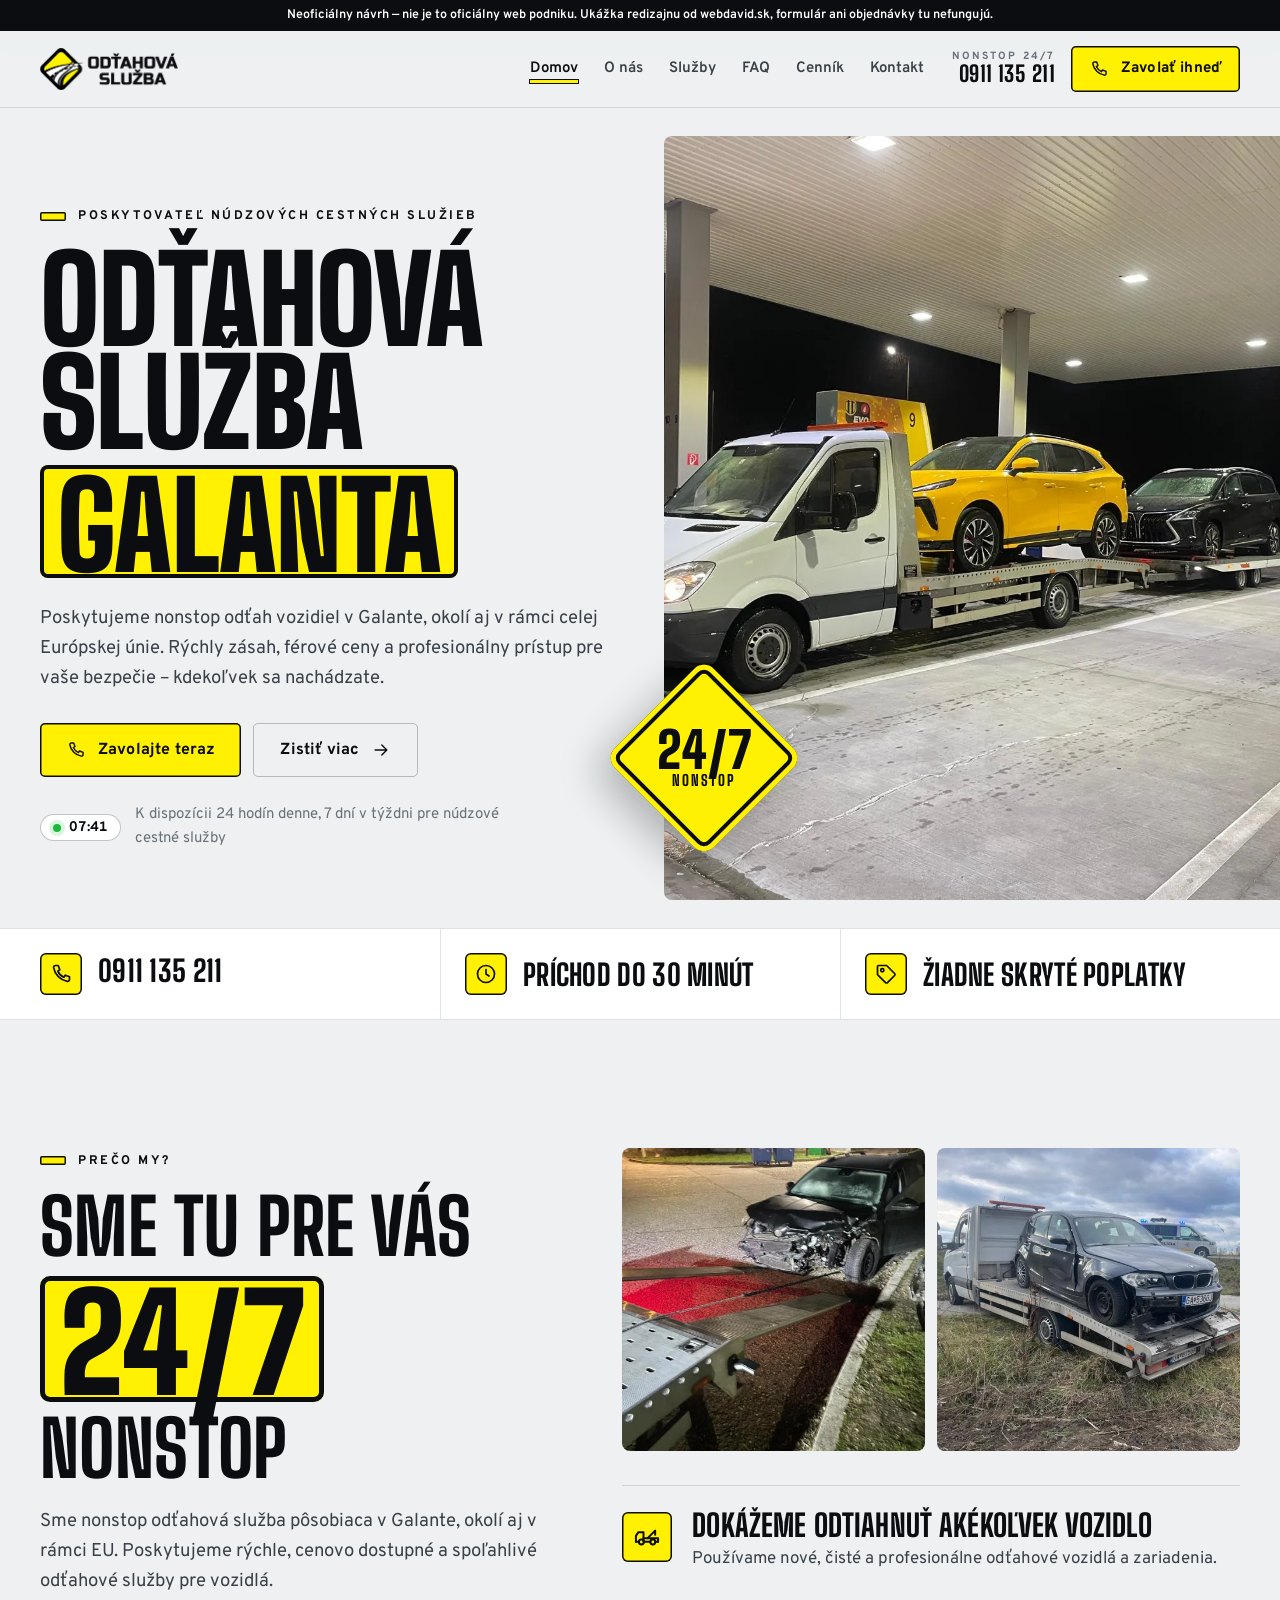
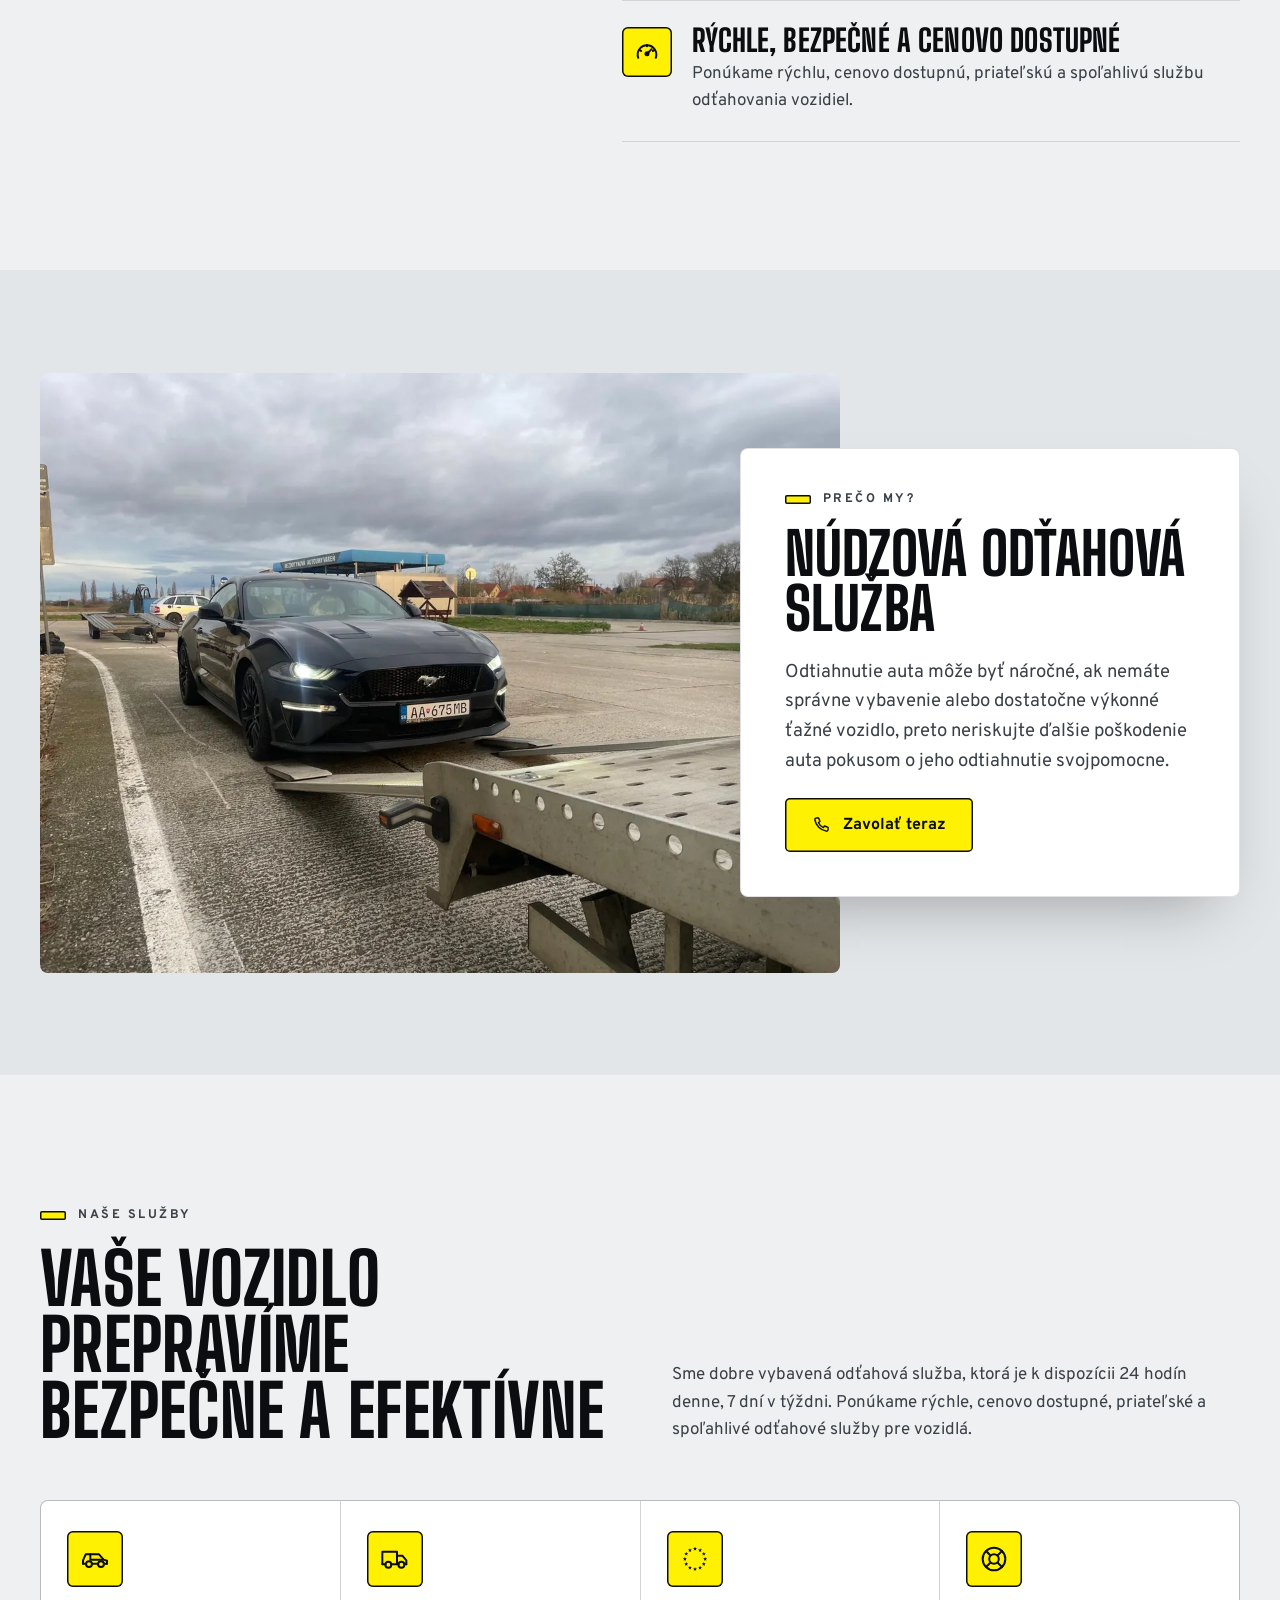
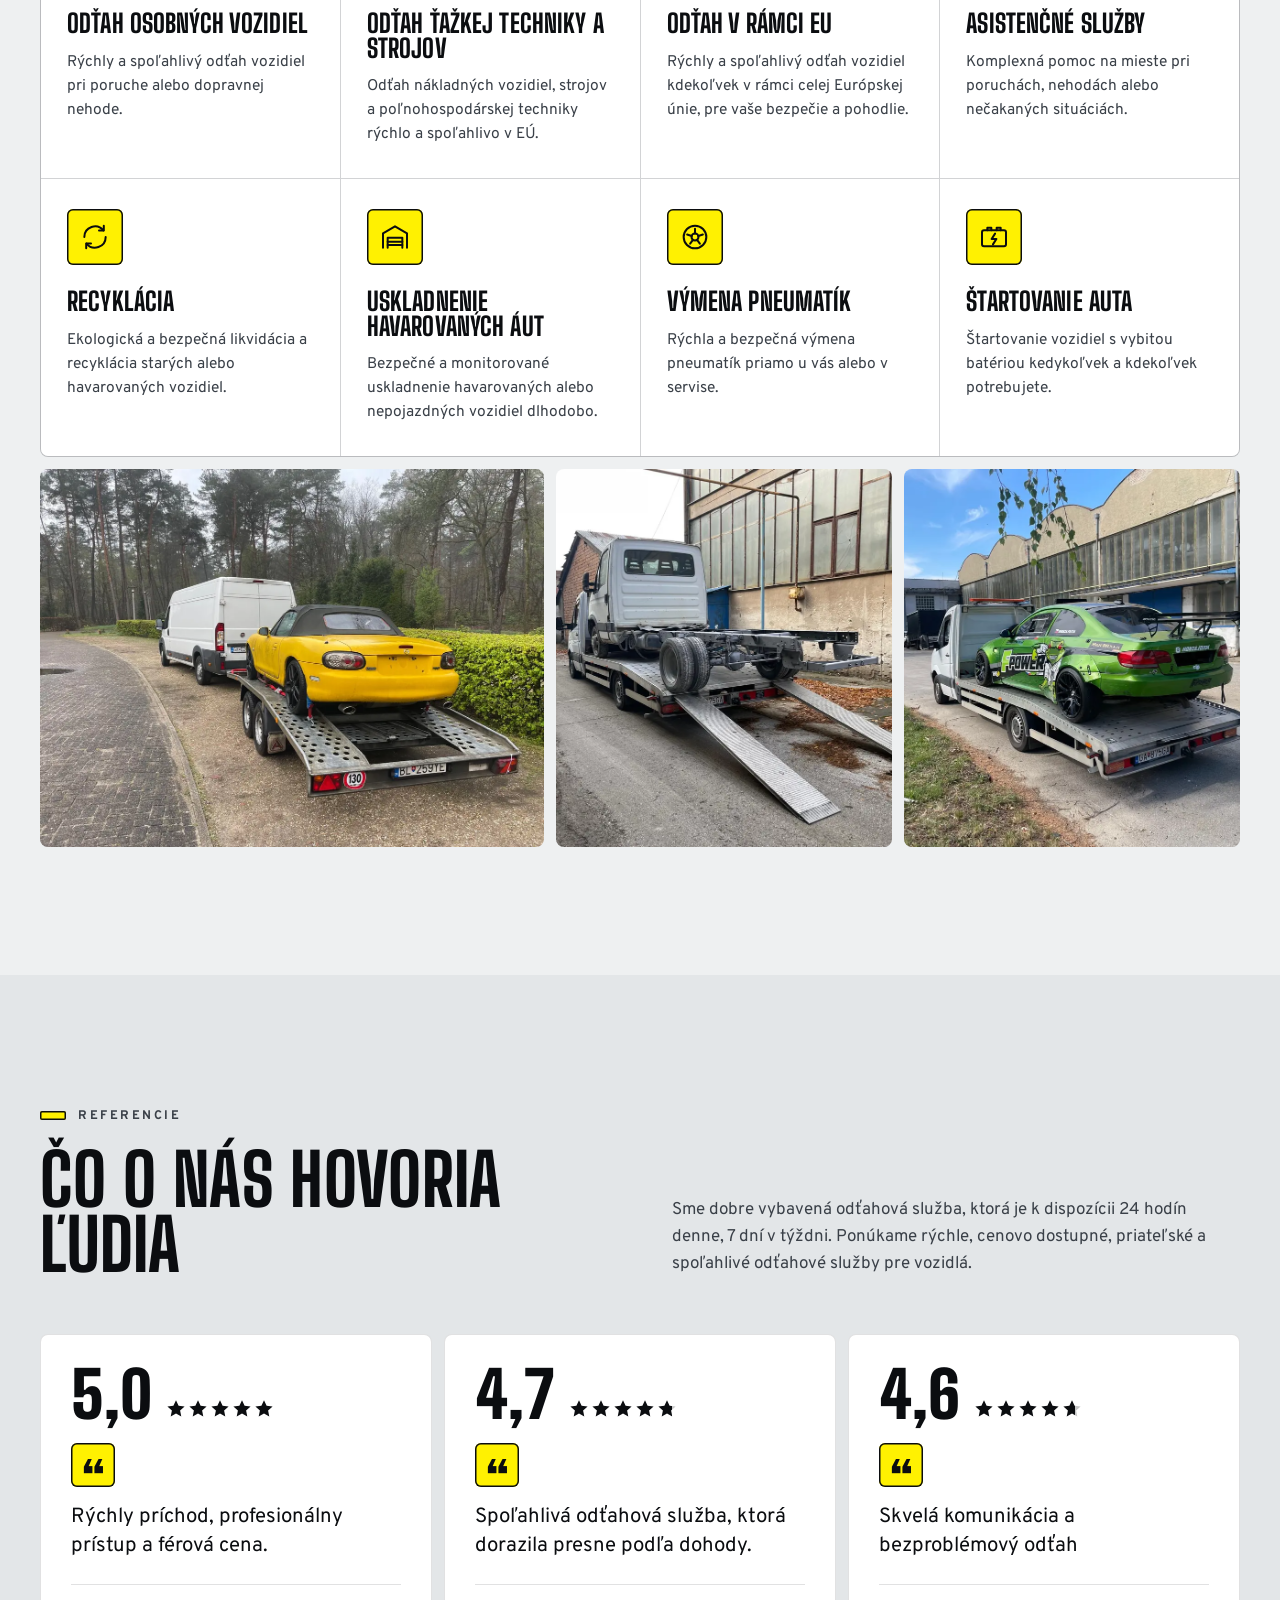
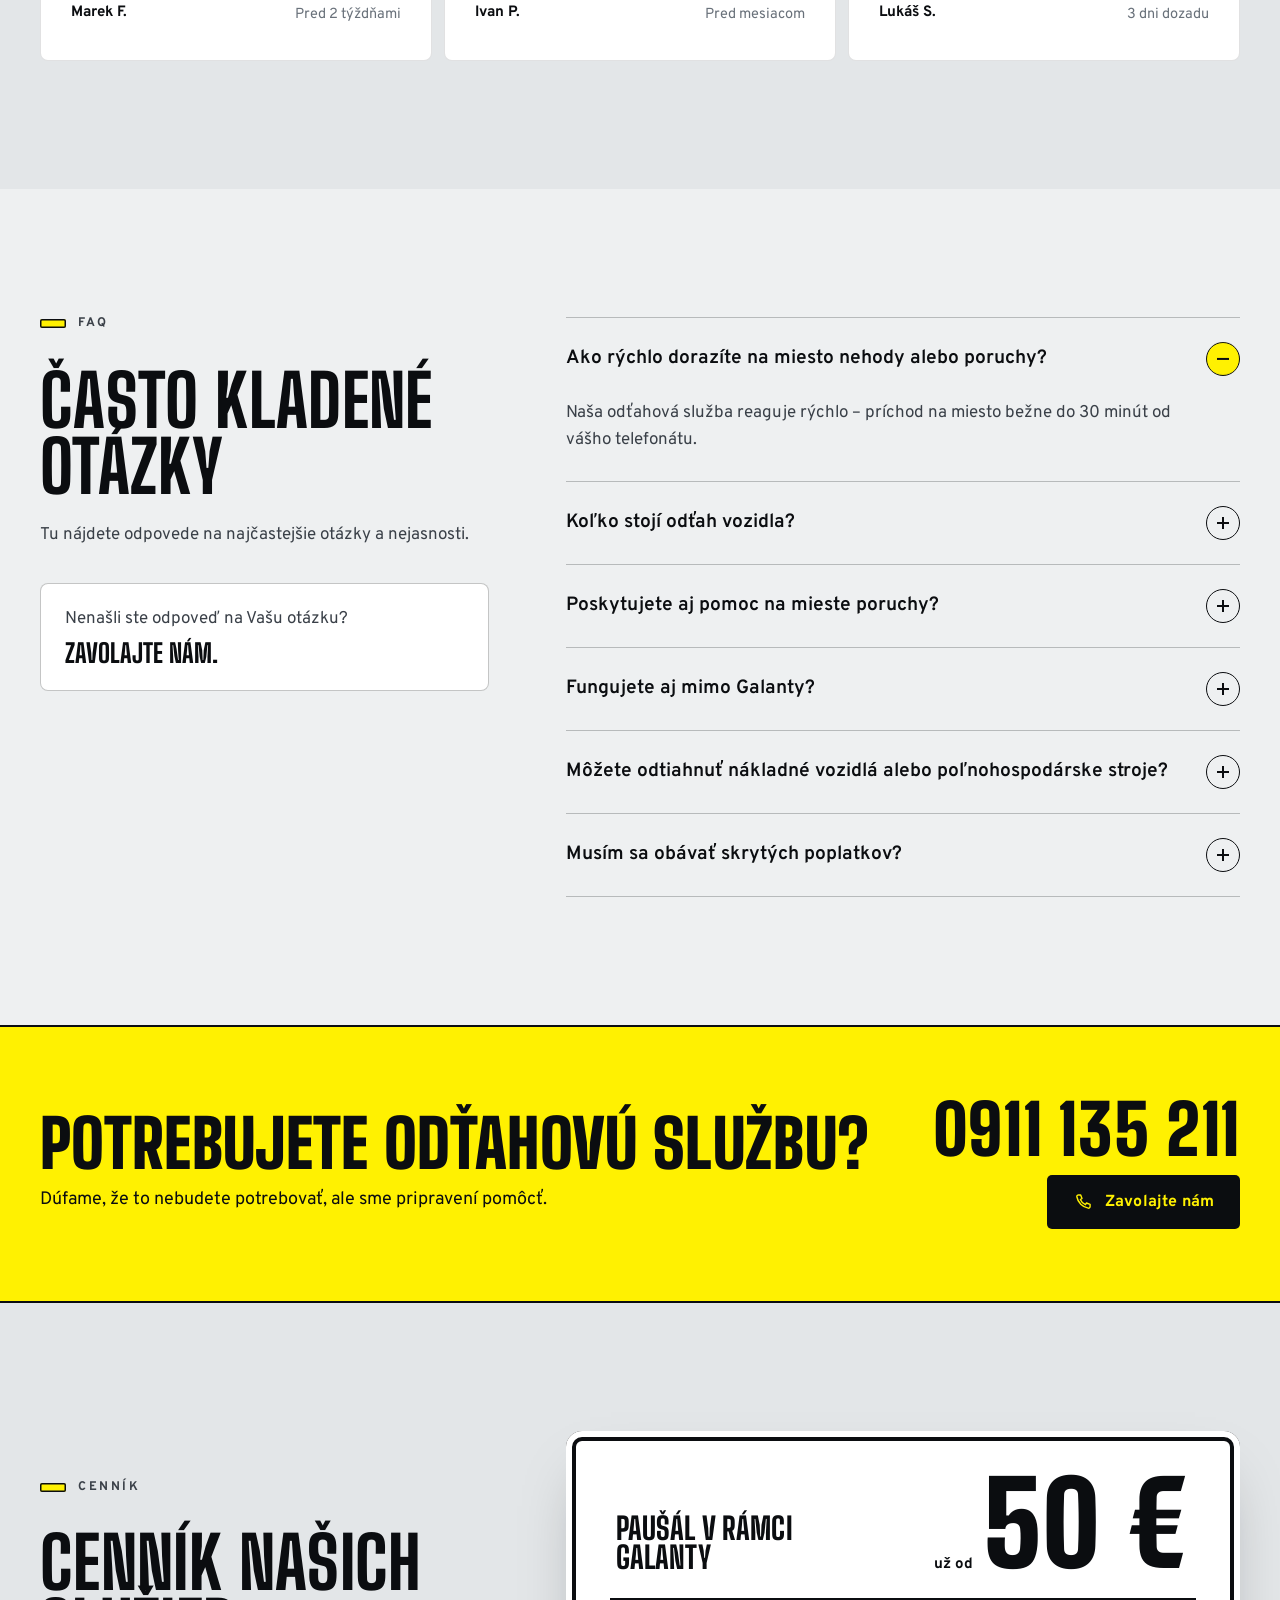
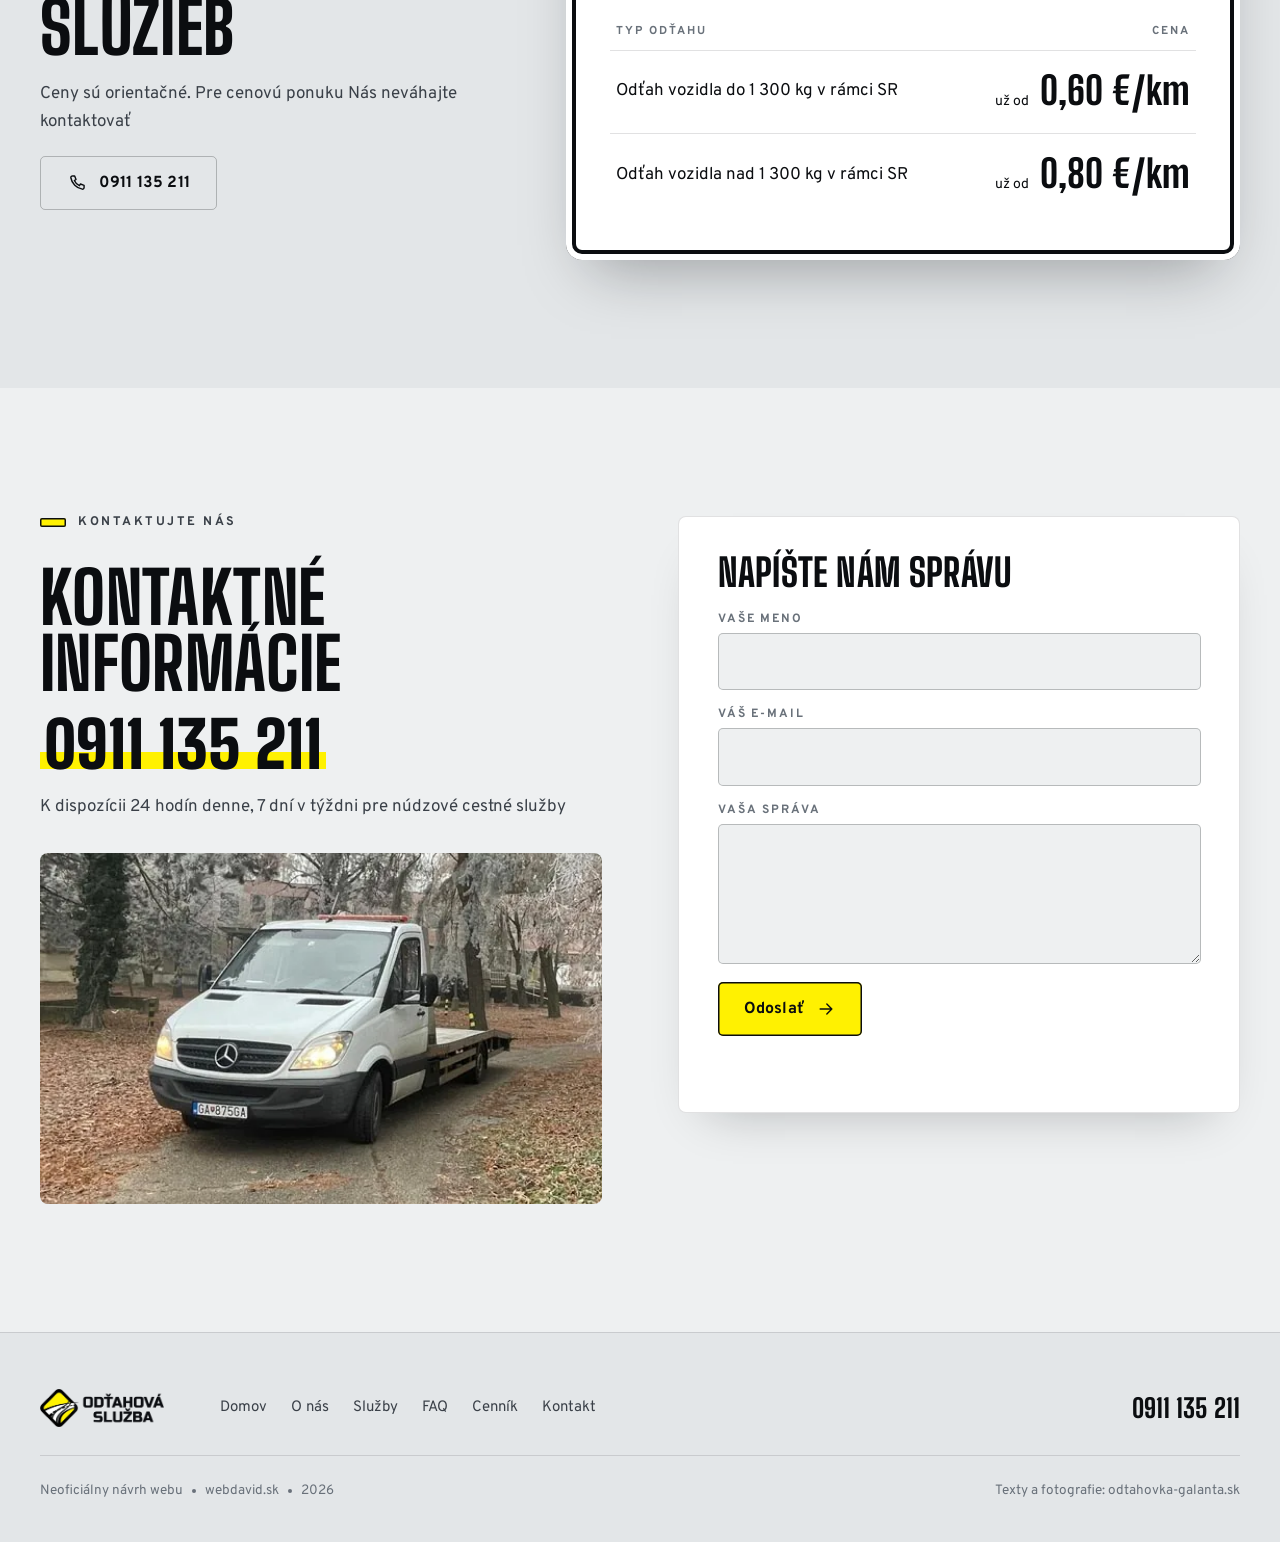
==== index.html @ 9df830d3 "Svetlý režim — dopravná značka za denného svetla Co-Authored-By: Claude Opus 5 <noreply@anthropic.co" ====
<!doctype html><html lang="sk"><meta charset="utf-8">
<meta name="viewport" content="width=device-width,initial-scale=1,viewport-fit=cover">
<meta name="robots" content="noindex, nofollow">
<title>Odťahová služba Galanta · nonstop odťah 24/7 — neoficiálny návrh</title>
<meta name="description" content="Poskytujeme nonstop odťah vozidiel v Galante, okolí aj v rámci celej Európskej únie. Rýchly zásah, férové ceny a profesionálny prístup.">
<meta name="theme-color" content="#eef0f1">
<meta property="og:title" content="Odťahová služba Galanta · nonstop odťah 24/7 — neoficiálny návrh">
<meta property="og:description" content="Poskytujeme nonstop odťah vozidiel v Galante, okolí aj v rámci celej Európskej únie. Rýchly zásah, férové ceny a profesionálny prístup.">
<meta property="og:image" content="assets/img/hero-noc-cerpacia-stanica.webp">
<meta property="og:locale" content="sk_SK">
<link rel="icon" type="image/png" sizes="32x32" href="favicon-32.png">
<link rel="apple-touch-icon" href="apple-touch-icon.png">
<link rel="preconnect" href="https://fonts.googleapis.com"><link rel="preconnect" href="https://fonts.gstatic.com" crossorigin>
<link rel="stylesheet" href="https://fonts.googleapis.com/css2?family=Big+Shoulders+Display:wght@700;800;900&family=Overpass:ital,wght@0,400;0,600;0,700;0,800;1,400&display=swap">
<link rel="stylesheet" href="assets/css/style.css">
<script type="application/ld+json">{"@context": "https://schema.org", "@type": "AutomotiveBusiness", "name": "Odťahová služba Galanta", "description": "Poskytujeme nonstop odťah vozidiel v Galante, okolí aj v rámci celej Európskej únie. Rýchly zásah, férové ceny a profesionálny prístup.", "telephone": "+421911135211", "url": "https://odtahovka-galanta.sk/", "areaServed": ["Galanta", "Slovensko", "Európska únia"], "openingHours": "Mo-Su 00:00-23:59", "address": {"@type": "PostalAddress", "addressLocality": "Galanta", "addressCountry": "SK"}, "priceRange": "od 50 €"}</script>
<body>
<svg width="0" height="0" style="position:absolute" aria-hidden="true"><defs><symbol id="i-phone" viewBox="0 0 24 24"><path d="M6.6 3.5h2.6l1.6 4.3-2 1.3a11.5 11.5 0 0 0 6.1 6.1l1.3-2 4.3 1.6v2.6a2 2 0 0 1-2.2 2A17 17 0 0 1 4.6 5.7a2 2 0 0 1 2-2.2z"/></symbol><symbol id="i-clock" viewBox="0 0 24 24"><circle cx="12" cy="12" r="8.5"/><path d="M12 7.5V12l3 2"/></symbol><symbol id="i-tag" viewBox="0 0 24 24"><path d="M3.5 12.6V4.5a1 1 0 0 1 1-1h8.1l8 8a1.4 1.4 0 0 1 0 2l-7.1 7.1a1.4 1.4 0 0 1-2 0z"/><circle cx="8.3" cy="8.3" r="1.6"/></symbol><symbol id="i-tow" viewBox="0 0 24 24"><path d="M2.5 16v-5l2-3h4.5V16"/><path d="M9 13h12.5v3"/><path d="M12.5 13l6.5-6.5v3.5"/><path d="M2.5 16h2.6M9.3 16h5.6M19.1 16h2.4"/><circle cx="7.2" cy="16.3" r="2.1"/><circle cx="17" cy="16.3" r="2.1"/></symbol><symbol id="i-gauge" viewBox="0 0 24 24"><path d="M4.5 17a8 8 0 1 1 15 0"/><path d="M12 13.5l4-4"/><circle cx="12" cy="13.5" r="1.3"/><path d="M6.9 11.1l-.9-.5M12 7V5.9M17.1 11.1l.9-.5"/></symbol><symbol id="i-car" viewBox="0 0 24 24"><path d="M3 15.5V13l2-4.5h10l3.5 4 2.5.8v2.2"/><path d="M3 15.5h2.2M9.8 15.5h4.4M18.8 15.5H21"/><circle cx="7.5" cy="15.8" r="2.2"/><circle cx="16.5" cy="15.8" r="2.2"/><path d="M8.5 8.5v4h9.5"/></symbol><symbol id="i-truck" viewBox="0 0 24 24"><path d="M2.5 16V6.5h11V16"/><path d="M13.5 9.5h4l3 3.5V16"/><path d="M2.5 16h2.3M9.3 16h5.3M19.1 16h1.4"/><circle cx="7" cy="16.3" r="2.2"/><circle cx="16.8" cy="16.3" r="2.2"/></symbol><symbol id="i-eu" viewBox="0 0 24 24"><polygon points="12.00,2.85 12.41,3.84 13.47,3.92 12.66,4.62 12.91,5.65 12.00,5.10 11.09,5.65 11.34,4.62 10.53,3.92 11.59,3.84" fill="currentColor" stroke="none"/><polygon points="15.80,3.87 16.21,4.85 17.27,4.94 16.46,5.63 16.71,6.67 15.80,6.12 14.89,6.67 15.14,5.63 14.33,4.94 15.39,4.85" fill="currentColor" stroke="none"/><polygon points="18.58,6.65 18.99,7.64 20.06,7.72 19.25,8.42 19.49,9.45 18.58,8.90 17.67,9.45 17.92,8.42 17.11,7.72 18.17,7.64" fill="currentColor" stroke="none"/><polygon points="19.60,10.45 20.01,11.44 21.07,11.52 20.26,12.22 20.51,13.25 19.60,12.70 18.69,13.25 18.94,12.22 18.13,11.52 19.19,11.44" fill="currentColor" stroke="none"/><polygon points="18.58,14.25 18.99,15.24 20.06,15.32 19.25,16.02 19.49,17.05 18.58,16.50 17.67,17.05 17.92,16.02 17.11,15.32 18.17,15.24" fill="currentColor" stroke="none"/><polygon points="15.80,17.03 16.21,18.02 17.27,18.10 16.46,18.80 16.71,19.84 15.80,19.28 14.89,19.84 15.14,18.80 14.33,18.10 15.39,18.02" fill="currentColor" stroke="none"/><polygon points="12.00,18.05 12.41,19.04 13.47,19.12 12.66,19.82 12.91,20.85 12.00,20.30 11.09,20.85 11.34,19.82 10.53,19.12 11.59,19.04" fill="currentColor" stroke="none"/><polygon points="8.20,17.03 8.61,18.02 9.67,18.10 8.86,18.80 9.11,19.84 8.20,19.28 7.29,19.84 7.54,18.80 6.73,18.10 7.79,18.02" fill="currentColor" stroke="none"/><polygon points="5.42,14.25 5.83,15.24 6.89,15.32 6.08,16.02 6.33,17.05 5.42,16.50 4.51,17.05 4.75,16.02 3.94,15.32 5.01,15.24" fill="currentColor" stroke="none"/><polygon points="4.40,10.45 4.81,11.44 5.87,11.52 5.06,12.22 5.31,13.25 4.40,12.70 3.49,13.25 3.74,12.22 2.93,11.52 3.99,11.44" fill="currentColor" stroke="none"/><polygon points="5.42,6.65 5.83,7.64 6.89,7.72 6.08,8.42 6.33,9.45 5.42,8.90 4.51,9.45 4.75,8.42 3.94,7.72 5.01,7.64" fill="currentColor" stroke="none"/><polygon points="8.20,3.87 8.61,4.85 9.67,4.94 8.86,5.63 9.11,6.67 8.20,6.12 7.29,6.67 7.54,5.63 6.73,4.94 7.79,4.85" fill="currentColor" stroke="none"/></symbol><symbol id="i-buoy" viewBox="0 0 24 24"><circle cx="12" cy="12" r="8.5"/><circle cx="12" cy="12" r="3.6"/><path d="M6 6l3.4 3.4M14.6 14.6L18 18M18 6l-3.4 3.4M9.4 14.6L6 18"/></symbol><symbol id="i-recycle" viewBox="0 0 24 24"><path d="M20 12a8 8 0 0 1-14.3 4.9"/><path d="M4 12a8 8 0 0 1 14.3-4.9"/><path d="M18.6 3.6v3.6H15"/><path d="M5.4 20.4v-3.6H9"/></symbol><symbol id="i-garage" viewBox="0 0 24 24"><path d="M3 20V9.2L12 4l9 5.2V20"/><path d="M6.5 20v-7.5h11V20"/><path d="M6.5 15.5h11M6.5 18h11"/></symbol><symbol id="i-tire" viewBox="0 0 24 24"><circle cx="12" cy="12" r="8.5"/><circle cx="12" cy="12" r="2.6"/><path d="M12.00 9.40L12.00 5.80M14.47 11.20L17.90 10.08M13.53 14.10L15.64 17.02M10.47 14.10L8.36 17.02M9.53 11.20L6.10 10.08"/></symbol><symbol id="i-battery" viewBox="0 0 24 24"><rect x="3" y="7" width="18" height="12" rx="1.5"/><path d="M7 7V5h3v2M14 7V5h3v2"/><path d="M12.8 9.5l-2.6 4h3.6l-2.6 4"/></symbol><symbol id="i-arrow" viewBox="0 0 24 24"><path d="M5 12h14M13 6l6 6-6 6"/></symbol><symbol id="i-euro" viewBox="0 0 24 24"><circle cx="12" cy="12" r="8.5"/><path d="M15.2 8.6a4 4 0 1 0 0 6.8"/><path d="M7.5 11h5.5M7.5 13.2h5.5"/></symbol><symbol id="i-ontime" viewBox="0 0 24 24"><path d="M20 12.5A8 8 0 1 1 12 4"/><path d="M12 8v4.3l2.6 1.6"/><path d="M15.5 5.5l1.8 1.8 3.4-3.6"/></symbol><symbol id="i-team" viewBox="0 0 24 24"><circle cx="9" cy="8.5" r="3"/><path d="M3.5 19a5.5 5.5 0 0 1 11 0"/><circle cx="17" cy="9.5" r="2.4"/><path d="M15.6 14.2A4.6 4.6 0 0 1 21 18.6"/></symbol><symbol id="i-shield" viewBox="0 0 24 24"><path d="M12 3.5l7 2.6v5.6c0 4.4-3 7.6-7 8.8-4-1.2-7-4.4-7-8.8V6.1z"/><path d="M8.8 12.2l2.2 2.2 4.3-4.6"/></symbol></defs></svg>
<p class="demo">Neoficiálny návrh — nie je to oficiálny web podniku. Ukážka redizajnu od webdavid.sk, formulár ani objednávky tu nefungujú.</p>
<header class="top" id="top">
  <div class="wrap top__in">
    <a class="logo" href="./" aria-label="Odťahová služba Galanta — domov"><img src="assets/img/logo-odtahova-sluzba-tmave.webp" width="560" height="171" alt="Odťahová služba"></a>
    <nav class="nav" id="nav" aria-label="Hlavná navigácia"><a href="./" aria-current="page">Domov</a><a href="o-nas/">O nás</a><a href="#sluzby">Služby</a><a href="#faq">FAQ</a><a href="#cennik">Cenník</a><a href="#kontakt">Kontakt</a></nav>
    <div class="top__call">
      <a class="top__tel" href="tel:0911135211"><small>Nonstop 24/7</small><b class="num">0911 135 211</b></a>
      <a class="btn btn--y" href="tel:0911135211"><svg class="i" aria-hidden="true"><use href="#i-phone"/></svg>Zavolať ihneď</a>
      <button class="burger" type="button" aria-controls="nav" aria-expanded="false" aria-label="Menu"><span></span></button>
    </div>
  </div>
</header>
<main>

<section class="hero" aria-labelledby="h1">
  <div class="wrap hero__grid">
    <div class="hero__copy">
      <p class="eyebrow">Poskytovateľ núdzových cestných služieb</p>
      <h1 id="h1">Odťahová služba <span>Galanta</span></h1>
      <p class="lead">Poskytujeme nonstop odťah vozidiel v Galante, okolí aj v rámci celej Európskej únie. Rýchly zásah, férové ceny a profesionálny prístup pre vaše bezpečie – kdekoľvek sa nachádzate.</p>
      <div class="hero__cta"><a class="btn btn--y" href="tel:0911135211"><svg class="i" aria-hidden="true"><use href="#i-phone"/></svg>Zavolajte teraz</a><a class="btn btn--ghost" href="o-nas/">Zistiť viac <svg class="i" aria-hidden="true"><use href="#i-arrow"/></svg></a></div>
      <p class="hero__avail"><span class="live"><i></i><time class="num" data-clock>24/7</time></span>K dispozícii 24 hodín denne, 7 dní v týždni pre núdzové cestné služby</p>
    </div>
    <figure class="hero__photo">
      <img src="assets/img/hero-noc-cerpacia-stanica.webp" width="1600" height="1200" alt="Odťahové vozidlo s dvomi autami na čerpacej stanici v noci" fetchpriority="high">
      <div class="sign" aria-hidden="true"><span><b>24/7</b><small>NONSTOP</small></span></div>
    </figure>
  </div>
</section>
<div class="facts"><ul class="wrap">
  <li><svg class="i" aria-hidden="true"><use href="#i-phone"/></svg><a href="tel:0911135211"><b class="num">0911 135 211</b></a></li>
  <li><svg class="i" aria-hidden="true"><use href="#i-clock"/></svg><b>Príchod do 30 minút</b></li>
  <li><svg class="i" aria-hidden="true"><use href="#i-tag"/></svg><b>Žiadne skryté poplatky</b></li>
</ul></div>

<section class="sec" id="o-nas" aria-labelledby="why-h">
  <div class="wrap why">
    <div>
      <p class="eyebrow">Prečo my?</p>
      <h2 id="why-h">Sme tu pre Vás <b>24/7</b> NONSTOP</h2>
      <p class="lead">Sme nonstop odťahová služba pôsobiaca v Galante, okolí aj v rámci EU. Poskytujeme rýchle, cenovo dostupné a spoľahlivé odťahové služby pre vozidlá.</p>
    </div>
    <div>
      <div class="why__photos">
        <img src="assets/img/havaria-noc.webp" width="520" height="520" alt="Havarované auto na plošine odťahového vozidla v noci" loading="lazy">
        <img src="assets/img/havaria-bmw.webp" width="520" height="520" alt="Poškodené BMW naložené na odťahovom vozidle" loading="lazy">
      </div>
      <div class="feat"><svg class="i" aria-hidden="true"><use href="#i-tow"/></svg><h3>Dokážeme odtiahnuť akékoľvek vozidlo</h3><p>Používame nové, čisté a profesionálne odťahové vozidlá a zariadenia.</p></div>
      <div class="feat"><svg class="i" aria-hidden="true"><use href="#i-gauge"/></svg><h3>Rýchle, bezpečné a cenovo dostupné</h3><p>Ponúkame rýchlu, cenovo dostupnú, priateľskú a spoľahlivú službu odťahovania vozidiel.</p></div>
    </div>
  </div>
</section>

<section class="band" aria-labelledby="band-h">
  <div class="wrap band__grid">
  <figure class="band__photo"><img src="assets/img/odtah-mustang.webp" width="1200" height="900" alt="Športové auto pri nájazdových rampách odťahového vozíka" loading="lazy"></figure>
  <div class="band__copy">
    <p class="eyebrow">Prečo my?</p>
    <h2 id="band-h">Núdzová odťahová služba</h2>
    <p class="lead">Odtiahnutie auta môže byť náročné, ak nemáte správne vybavenie alebo dostatočne výkonné ťažné vozidlo, preto neriskujte ďalšie poškodenie auta pokusom o jeho odtiahnutie svojpomocne.</p>
    <a class="btn btn--y" href="tel:0911135211"><svg class="i" aria-hidden="true"><use href="#i-phone"/></svg>Zavolať teraz</a>
  </div></div>
</section>

<section class="sec" id="sluzby" aria-labelledby="svc-h">
  <div class="wrap">
    <div class="head">
      <div><p class="eyebrow">Naše služby</p><h2 id="svc-h">Vaše vozidlo prepravíme bezpečne a efektívne</h2></div>
      <p>Sme dobre vybavená odťahová služba, ktorá je k dispozícii 24 hodín denne, 7 dní v týždni. Ponúkame rýchle, cenovo dostupné, priateľské a spoľahlivé odťahové služby pre vozidlá.</p>
    </div>
    <ul class="svc"><li><svg class="i" aria-hidden="true"><use href="#i-car"/></svg><h3>Odťah osobných vozidiel</h3><p>Rýchly a spoľahlivý odťah vozidiel pri poruche alebo dopravnej nehode.</p></li><li><svg class="i" aria-hidden="true"><use href="#i-truck"/></svg><h3>Odťah ťažkej techniky a strojov</h3><p>Odťah nákladných vozidiel, strojov a poľnohospodárskej techniky rýchlo a spoľahlivo v EÚ.</p></li><li><svg class="i" aria-hidden="true"><use href="#i-eu"/></svg><h3>Odťah v rámci EU</h3><p>Rýchly a spoľahlivý odťah vozidiel kdekoľvek v rámci celej Európskej únie, pre vaše bezpečie a pohodlie.</p></li><li><svg class="i" aria-hidden="true"><use href="#i-buoy"/></svg><h3>Asistenčné služby</h3><p>Komplexná pomoc na mieste pri poruchách, nehodách alebo nečakaných situáciách.</p></li><li><svg class="i" aria-hidden="true"><use href="#i-recycle"/></svg><h3>Recyklácia</h3><p>Ekologická a bezpečná likvidácia a recyklácia starých alebo havarovaných vozidiel.</p></li><li><svg class="i" aria-hidden="true"><use href="#i-garage"/></svg><h3>Uskladnenie havarovaných áut</h3><p>Bezpečné a monitorované uskladnenie havarovaných alebo nepojazdných vozidiel dlhodobo.</p></li><li><svg class="i" aria-hidden="true"><use href="#i-tire"/></svg><h3>Výmena pneumatík</h3><p>Rýchla a bezpečná výmena pneumatík priamo u vás alebo v servise.</p></li><li><svg class="i" aria-hidden="true"><use href="#i-battery"/></svg><h3>Štartovanie auta</h3><p>Štartovanie vozidiel s vybitou batériou kedykoľvek a kdekoľvek potrebujete.</p></li></ul>
    <div class="shots">
      <figure><img src="assets/img/odtah-kabriolet.webp" width="1100" height="825" alt="Žltý kabriolet na prívesnom vozíku za dodávkou" loading="lazy"></figure>
      <figure><img src="assets/img/odtah-podvozok.webp" width="1100" height="825" alt="Podvozok nákladného vozidla naložený na odťahovom vozidle" loading="lazy"></figure>
      <figure><img src="assets/img/odtah-sportove-auto.webp" width="1100" height="825" alt="Zelené pretekárske auto na plošine odťahového vozidla" loading="lazy"></figure>
    </div>
  </div>
</section>

<section class="sec sec--alt" id="referencie" aria-labelledby="ref-h">
  <div class="wrap">
    <div class="head">
      <div><p class="eyebrow">Referencie</p><h2 id="ref-h">Čo o nás hovoria ľudia</h2></div>
      <p>Sme dobre vybavená odťahová služba, ktorá je k dispozícii 24 hodín denne, 7 dní v týždni. Ponúkame rýchle, cenovo dostupné, priateľské a spoľahlivé odťahové služby pre vozidlá.</p>
    </div>
    <div class="refs"><article class="ref"><div class="ref__score"><b class="num">5,0</b><span class="stars" role="img" aria-label="Hodnotenie 5,0 z 5"><i style="width:100%"></i></span></div>
      <blockquote>Rýchly príchod, profesionálny prístup a férová cena.</blockquote><footer><h3>Marek F.</h3><span>Pred 2 týždňami</span></footer></article><article class="ref"><div class="ref__score"><b class="num">4,7</b><span class="stars" role="img" aria-label="Hodnotenie 4,7 z 5"><i style="width:94%"></i></span></div>
      <blockquote>Spoľahlivá odťahová služba, ktorá dorazila presne podľa dohody.</blockquote><footer><h3>Ivan P.</h3><span>Pred mesiacom</span></footer></article><article class="ref"><div class="ref__score"><b class="num">4,6</b><span class="stars" role="img" aria-label="Hodnotenie 4,6 z 5"><i style="width:92%"></i></span></div>
      <blockquote>Skvelá komunikácia a bezproblémový odťah</blockquote><footer><h3>Lukáš S.</h3><span>3 dni dozadu</span></footer></article></div>
  </div>
</section>

<section class="sec" id="faq" aria-labelledby="faq-h">
  <div class="wrap faq">
    <div class="faq__side">
      <p class="eyebrow">FAQ</p>
      <h2 class="h2" id="faq-h">Často kladené otázky</h2>
      <p>Tu nájdete odpovede na najčastejšie otázky a nejasnosti.</p>
      <div class="ask"><p>Nenašli ste odpoveď na Vašu otázku?</p><a class="ulink" href="tel:0911135211">Zavolajte nám.</a></div>
    </div>
    <div class="qa"><details open><summary>Ako rýchlo dorazíte na miesto nehody alebo poruchy?</summary><p>Naša odťahová služba reaguje rýchlo – príchod na miesto bežne do 30 minút od vášho telefonátu.</p></details><details><summary>Koľko stojí odťah vozidla?</summary><p>Ceny sú orientačné a závisia od typu vozidla a vzdialenosti. Pre konkrétnu cenovú ponuku nás neváhajte kontaktovať.</p></details><details><summary>Poskytujete aj pomoc na mieste poruchy?</summary><p>Áno, ponúkame komplexné asistenčné služby, ako štartovanie auta s vybitou batériou, výmenu pneumatík či drobné opravy priamo na mieste.</p></details><details><summary>Fungujete aj mimo Galanty?</summary><p>Áno, poskytujeme odťahové služby nielen v Galante a okolí, ale aj v rámci celej Európskej únie.</p></details><details><summary>Môžete odtiahnuť nákladné vozidlá alebo poľnohospodárske stroje?</summary><p>Áno, máme skúsenosti a vybavenie na odťah nákladných vozidiel, ťažkej techniky aj poľnohospodárskych strojov.</p></details><details><summary>Musím sa obávať skrytých poplatkov?</summary><p>Nie, naše služby sú transparentné – žiadne skryté poplatky, férové ceny a profesionálny prístup sú pre nás samozrejmosťou.</p></details></div>
  </div>
</section>

<section class="cta" aria-labelledby="cta-h">
  <div class="wrap cta__in">
    <div><h2 id="cta-h">Potrebujete odťahovú službu?</h2><p>Dúfame, že to nebudete potrebovať, ale sme pripravení pomôcť.</p></div>
    <div class="cta__tel"><a class="big num" href="tel:0911135211">0911 135 211</a><a class="btn btn--ink" href="tel:0911135211"><svg class="i" aria-hidden="true"><use href="#i-phone"/></svg>Zavolajte nám</a></div>
  </div>
</section>

<section class="sec sec--alt" id="cennik" aria-labelledby="price-h">
  <div class="wrap price">
    <div class="price__side">
      <p class="eyebrow">Cenník</p>
      <h2 class="h2" id="price-h">Cenník našich služieb</h2>
      <p>Ceny sú orientačné. Pre cenovú ponuku Nás neváhajte kontaktovať</p>
      <a class="btn btn--ghost" href="tel:0911135211"><svg class="i" aria-hidden="true"><use href="#i-phone"/></svg>0911 135 211</a>
    </div>
    <div class="plate">
      <div class="plate__flat"><h3>Paušál v rámci Galanty</h3><p class="amt">už od <b class="num">50 €</b></p></div>
      <table>
        <thead><tr><th scope="col">Typ odťahu</th><th scope="col">Cena</th></tr></thead>
        <tbody>
          <tr><td>Odťah vozidla do 1&nbsp;300&nbsp;kg v rámci SR</td><td>už od <b class="num">0,60 €/km</b></td></tr>
          <tr><td>Odťah vozidla nad 1&nbsp;300&nbsp;kg v rámci SR</td><td>už od <b class="num">0,80 €/km</b></td></tr>
        </tbody>
      </table>
    </div>
  </div>
</section>

<section class="sec" id="kontakt" aria-labelledby="contact-h">
  <div class="wrap contact">
    <div class="contact__info">
      <div class="txt">
        <p class="eyebrow">Kontaktujte nás</p>
        <h2 class="h2" id="contact-h">Kontaktné informácie</h2>
        <a class="tel num" href="tel:0911135211">0911 135 211</a>
        <p>K dispozícii 24 hodín denne, 7 dní v týždni pre núdzové cestné služby</p>
      </div>
      <img src="assets/img/odtahovka-v-zime.webp" width="540" height="712" alt="Odťahové vozidlo v zasneženom parku" loading="lazy">
    </div>
    <div class="form" role="group" aria-labelledby="form-h">
      <h2 id="form-h">Napíšte nám správu</h2>
      <div class="field"><label for="f-meno">Vaše meno</label><input id="f-meno" name="vase-meno" autocomplete="name"></div>
      <div class="field"><label for="f-mail">Váš E-mail</label><input id="f-mail" name="vas-email" type="email" autocomplete="email"></div>
      <div class="field"><label for="f-sprava">Vaša správa</label><textarea id="f-sprava" name="vasa-sprava"></textarea></div>
      <button class="btn btn--y" type="button" data-demo-send>Odoslať <svg class="i" aria-hidden="true"><use href="#i-arrow"/></svg></button>
      <p class="form__note" aria-live="polite"></p>
    </div>
  </div>
</section>
</main>
<footer class="foot">
  <div class="wrap foot__in">
    <a class="logo" href="./" aria-label="Domov"><img src="assets/img/logo-odtahova-sluzba-tmave.webp" width="560" height="171" alt="Odťahová služba" loading="lazy"></a>
    <nav aria-label="Pätička"><a class="ulink" href="./">Domov</a><a class="ulink" href="o-nas/">O nás</a><a class="ulink" href="#sluzby">Služby</a><a class="ulink" href="#faq">FAQ</a><a class="ulink" href="#cennik">Cenník</a><a class="ulink" href="#kontakt">Kontakt</a></nav>
    <a class="foot__tel num" href="tel:0911135211">0911 135 211</a>
    <div class="foot__legal"><span>Neoficiálny návrh webu <span class="sep" aria-hidden="true"></span> webdavid.sk <span class="sep" aria-hidden="true"></span> 2026</span><span>Texty a fotografie: odtahovka-galanta.sk</span></div>
  </div>
</footer>
<div class="mbar"><a class="btn btn--y" href="tel:0911135211"><svg class="i" aria-hidden="true"><use href="#i-phone"/></svg>Zavolať</a><a class="btn btn--ghost" href="#cennik">Cenník</a></div>
<script src="assets/js/main.js" defer></script>
</body></html>
---- assets/css/style.css ----
/* Odťahová služba Galanta — redizajn (neoficiálny návrh), svetlý režim
   Koncept: dopravná značka za denného svetla. Betónovo-svetlý podklad, ich žltá ako reflexná fólia
   (len plochy s čiernym písmom — žltý text na svetlom by nebol čitateľný), čierna ako písmo značiek,
   cenník ako biela dodatková tabuľa s čiernym rámom, kosoštvorec 24/7 z loga ako jediná ozdoba.
   Poradie: tokeny → základ → komponenty → sekcie → podstránka → responzívne. */

:root{
  --bg:#eef0f1; --bg-2:#e3e6e8; --card:#fff; --tint:#fffbd6;
  --ink:#0b0d10; --ink-2:#3a4048; --ink-3:#69717a;
  --line:rgba(11,13,16,.12); --line-2:rgba(11,13,16,.24);
  --y:#fff101; --y-2:#f2e400;
  --f-d:"Big Shoulders Display","Arial Narrow",Impact,sans-serif;
  --f-t:"Overpass",system-ui,-apple-system,"Segoe UI",sans-serif;
  --w:1240px; --g:clamp(16px,4vw,40px); --r:8px;
  --ease:cubic-bezier(.2,.7,.3,1);
}

/* ---------- základ ---------- */
*,*::before,*::after{box-sizing:border-box}
html{-webkit-text-size-adjust:100%;scroll-behavior:smooth;scroll-padding-top:84px}
body{margin:0;background:var(--bg);color:var(--ink);font:400 17px/1.6 var(--f-t);-webkit-font-smoothing:antialiased;text-rendering:optimizeLegibility}
img{display:block;max-width:100%;height:auto}
a{color:inherit;text-decoration:none}
p{margin:0}
h1,h2,h3,h4{margin:0;font-family:var(--f-d);font-weight:800;line-height:.92;letter-spacing:.005em;text-transform:uppercase}
ul,ol{margin:0;padding:0;list-style:none}
button,input,textarea{font:inherit;color:inherit}
:focus-visible{outline:2.5px solid var(--ink);outline-offset:3px}
.wrap{width:min(100% - 2*var(--g),var(--w));margin-inline:auto}
.num{font-variant-numeric:tabular-nums lining-nums}

/* demo pruh */
.demo{background:var(--ink);color:#fff;font:600 12.5px/1.35 var(--f-t);text-align:center;padding:7px var(--g)}

/* ---------- komponenty ---------- */
.eyebrow{display:inline-flex;align-items:center;gap:12px;font:700 12.5px/1 var(--f-t);letter-spacing:.2em;text-transform:uppercase;color:var(--ink)}
.eyebrow::before{content:"";width:26px;height:9px;border-radius:2px;background:var(--y);box-shadow:inset 0 0 0 1.5px var(--ink)}
.lead{font-size:clamp(17px,1.45vw,19.5px);color:var(--ink-2);max-width:58ch}
.plaque{display:inline-block;background:var(--y);color:var(--ink);border-radius:6px;box-shadow:inset 0 0 0 3px var(--ink);padding:.06em .16em 0}
.btn{display:inline-flex;align-items:center;justify-content:center;gap:12px;min-height:54px;padding:0 26px;border-radius:5px;font:700 16px/1 var(--f-t);letter-spacing:.01em;transition:background .2s,color .2s,border-color .2s,box-shadow .2s;white-space:nowrap}
.btn svg{width:20px;height:20px;flex:none}
.btn--y{background:var(--y);color:var(--ink);box-shadow:inset 0 0 0 1.5px var(--ink)}
.btn--y:hover{background:var(--ink);color:var(--y)}
.btn--ghost{border:1.5px solid var(--line-2);color:var(--ink);background:transparent}
.btn--ghost:hover{border-color:var(--ink)}
.btn--ink{background:var(--ink);color:var(--y)}
.btn--ink:hover{background:#fff;color:var(--ink)}
.i{width:24px;height:24px;fill:none;stroke:currentColor;stroke-width:1.7;stroke-linecap:round;stroke-linejoin:round;flex:none}
.chip,.svc .i,.values .i,.feat .i,.facts .i{background:var(--y);color:var(--ink);border-radius:6px;box-shadow:inset 0 0 0 1.5px var(--ink)}
.ulink{background:linear-gradient(currentColor,currentColor) 0 100%/0 1.5px no-repeat;transition:background-size .2s var(--ease)}
.ulink:hover{background-size:100% 1.5px}

/* ---------- hlavička ---------- */
.top{position:sticky;top:0;z-index:40;background:rgba(238,240,241,.9);-webkit-backdrop-filter:saturate(140%) blur(12px);backdrop-filter:saturate(140%) blur(12px);border-bottom:1px solid var(--line)}
.top__in{display:flex;align-items:center;gap:28px;height:76px}
.logo img{height:42px;width:auto}
.nav{display:flex;gap:26px;margin-left:auto;font:600 15px/1 var(--f-t)}
.nav a{position:relative;padding:8px 0;color:var(--ink-2);transition:color .2s}
.nav a::after{content:"";position:absolute;left:0;right:0;bottom:1px;height:3px;background:var(--y);box-shadow:0 0 0 1px var(--ink);transform:scaleX(0);transform-origin:left;transition:transform .2s var(--ease)}
.nav a:hover,.nav a[aria-current]{color:var(--ink)}
.nav a:hover::after,.nav a[aria-current]::after{transform:scaleX(1)}
.top__call{display:flex;align-items:center;gap:16px}
.top__tel{display:grid;line-height:1.1;text-align:right}
.top__tel small{font:700 10.5px/1 var(--f-t);letter-spacing:.2em;text-transform:uppercase;color:var(--ink-3)}
.top__tel b{font:800 22px/1.1 var(--f-d);letter-spacing:.02em}
.top .btn{min-height:46px;padding:0 18px;font-size:15px}
.burger{display:none;width:46px;height:46px;border:1.5px solid var(--line-2);border-radius:5px;background:none;align-items:center;justify-content:center;cursor:pointer}
.burger span,.burger span::before,.burger span::after{display:block;width:18px;height:2px;background:var(--ink);position:relative;content:"";transition:transform .2s}
.burger span::before{position:absolute;top:-6px}.burger span::after{position:absolute;top:6px}
.menu-open .burger span{background:transparent}
.menu-open .burger span::before{transform:translateY(6px) rotate(45deg)}
.menu-open .burger span::after{transform:translateY(-6px) rotate(-45deg)}

/* ---------- hero ---------- */
.hero{position:relative;background:var(--bg);overflow:hidden}
.hero__grid{display:grid;grid-template-columns:minmax(0,1.04fr) minmax(0,.96fr);min-height:min(660px,84vh)}
.hero__copy{padding:clamp(56px,8vw,104px) clamp(24px,4vw,56px) clamp(48px,6vw,80px) 0;display:flex;flex-direction:column;justify-content:center;gap:26px;position:relative;z-index:2}
.hero h1{font-size:clamp(60px,9.4vw,140px);font-weight:900;line-height:.86;letter-spacing:-.005em}
.hero h1 span{display:table;margin-top:.08em;background:var(--y);border-radius:8px;box-shadow:inset 0 0 0 4px var(--ink);padding:.08em .14em 0}
.hero__cta{display:flex;flex-wrap:wrap;gap:12px;margin-top:4px}
.hero__avail{display:flex;align-items:center;gap:14px;font-size:15px;color:var(--ink-3);max-width:46ch}
.live{display:inline-flex;align-items:center;gap:8px;flex:none;padding:6px 12px 5px;border:1px solid var(--line-2);border-radius:99px;background:var(--card);font:700 14px/1 var(--f-t);color:var(--ink)}
.live i{width:8px;height:8px;border-radius:50%;background:#1fb83c;box-shadow:0 0 0 4px rgba(31,184,60,.16)}
.hero__photo{position:relative;margin:28px 0;margin-right:calc(-1*max(var(--g),(100vw - var(--w))/2))}
.hero__photo img{width:100%;height:100%;object-fit:cover;object-position:56% 60%;border-radius:var(--r) 0 0 var(--r)}
.sign{position:absolute;z-index:3;left:-58px;bottom:44px;width:196px;height:196px;display:grid;place-items:center;color:var(--ink)}
.sign::before{content:"";position:absolute;inset:28px;background:var(--y);border-radius:14px;transform:rotate(45deg);box-shadow:inset 0 0 0 5px var(--y),inset 0 0 0 9px var(--ink),0 18px 40px rgba(11,13,16,.28)}
.sign span{position:relative;display:grid;text-align:center;line-height:.86}
.sign b{font:900 50px/.9 var(--f-d)}
.sign small{font:800 15px/1 var(--f-d);letter-spacing:.14em}

/* fakty pod hero */
.facts{background:var(--card);border-block:1px solid var(--line)}
.facts ul{display:grid;grid-template-columns:repeat(3,1fr)}
.facts li{display:flex;align-items:center;gap:16px;padding:24px;border-left:1px solid var(--line)}
.facts li:first-child{border-left:0;padding-left:0}
.facts .i{width:42px;height:42px;padding:9px}
.facts b{font:800 clamp(22px,2.3vw,30px)/1 var(--f-d);text-transform:uppercase;letter-spacing:.01em}

/* ---------- sekcie ---------- */
.sec{padding:clamp(72px,10vw,128px) 0}
.sec--alt{background:var(--bg-2)}
.head{display:grid;grid-template-columns:minmax(0,1fr) minmax(0,1fr);gap:24px 64px;align-items:end;margin-bottom:clamp(36px,5vw,56px)}
.head h2,.h2{font-size:clamp(42px,5.6vw,80px);margin-top:16px}
.head p{color:var(--ink-2);max-width:56ch}

/* prečo my */
.why{display:grid;grid-template-columns:minmax(0,.9fr) minmax(0,1.1fr);gap:clamp(40px,6vw,88px);align-items:start}
.why h2{font-size:clamp(46px,6vw,88px);margin:16px 0 24px}
.why h2 b{display:table;margin:.1em 0 .08em;font-weight:900;font-size:1.75em;line-height:.86;letter-spacing:-.01em;background:var(--y);border-radius:10px;box-shadow:inset 0 0 0 5px var(--ink);padding:.08em .14em 0}
.why__photos{display:grid;grid-template-columns:1fr 1fr;gap:12px;margin-bottom:34px}
.why__photos img{aspect-ratio:1;object-fit:cover;border-radius:var(--r)}
.feat{display:grid;grid-template-columns:auto 1fr;gap:6px 20px;padding:26px 0;border-top:1px solid var(--line)}
.feat:last-child{border-bottom:1px solid var(--line)}
.feat .i{width:50px;height:50px;padding:11px;grid-row:span 2}
.feat h3{font-size:clamp(26px,2.4vw,32px)}
.feat p{color:var(--ink-2)}

/* núdzový blok s fotkou */
.band{background:var(--bg-2);padding:clamp(56px,8vw,104px) 0}
.band__grid{display:grid;grid-template-columns:repeat(12,minmax(0,1fr));align-items:center}
.band__photo{grid-column:1/9;grid-row:1;margin:0}
.band__photo img{width:100%;aspect-ratio:4/3;object-fit:cover;object-position:50% 62%;border-radius:var(--r)}
.band__copy{grid-column:8/13;grid-row:1;position:relative;background:var(--card);border-radius:var(--r);padding:clamp(28px,3.4vw,48px);display:grid;gap:22px;justify-items:start;box-shadow:0 30px 60px -28px rgba(11,13,16,.35);border:1px solid var(--line)}
.band h2{font-size:clamp(40px,4.6vw,68px)}
.band p{color:var(--ink-2)}

/* služby */
.svc{display:grid;grid-template-columns:repeat(4,1fr);gap:1px;background:var(--line);border:1px solid var(--line);border-radius:var(--r);overflow:hidden}
.svc li{background:var(--card);padding:30px 26px 32px;display:grid;align-content:start;gap:14px;transition:background .25s}
.svc li:hover{background:var(--tint)}
.svc .i{width:56px;height:56px;padding:12px;stroke-width:1.5;margin-bottom:10px}
.svc h3{font-size:clamp(24px,2vw,28px);line-height:.96}
.svc p{font-size:15.5px;line-height:1.55;color:var(--ink-2)}
.shots{display:grid;grid-template-columns:1.5fr 1fr 1fr;gap:12px;margin-top:12px}
.shots figure{margin:0;overflow:hidden;border-radius:var(--r);background:var(--bg-2)}
.shots img{width:100%;height:100%;aspect-ratio:4/3;object-fit:cover;transition:transform .5s var(--ease)}
.shots figure:hover img{transform:scale(1.045)}
.shots figure:first-child img{aspect-ratio:auto}

/* referencie */
.refs{display:grid;grid-template-columns:repeat(3,1fr);gap:12px}
.ref{background:var(--card);border:1px solid var(--line);border-radius:var(--r);padding:34px 30px;display:flex;flex-direction:column;gap:22px}
.ref__score{display:flex;align-items:baseline;gap:14px}
.ref__score b{font:900 64px/.8 var(--f-d)}
:root{--star:url("data:image/svg+xml,%3Csvg xmlns='http://www.w3.org/2000/svg' viewBox='0 0 22 20'%3E%3Cpath d='M10 1.2l2.6 5.6 6 .7-4.5 4.1 1.2 6L10 14.6 4.7 17.6l1.2-6L1.4 7.5l6-.7z'/%3E%3C/svg%3E")}
.stars{position:relative;display:inline-block;width:110px;height:20px;background:var(--line-2);-webkit-mask:var(--star) 0 0/22px 20px repeat-x;mask:var(--star) 0 0/22px 20px repeat-x}
.stars i{position:absolute;inset:0 auto 0 0;background:var(--ink)}
.ref blockquote{margin:0;font-size:clamp(19px,1.6vw,22px);line-height:1.45;flex:1}
.ref blockquote::before{content:"“";display:grid;place-items:center;width:44px;height:44px;margin-bottom:16px;border-radius:6px;background:var(--y);box-shadow:inset 0 0 0 1.5px var(--ink);font:900 50px/1 var(--f-d);padding-top:12px}
.ref footer{display:flex;justify-content:space-between;gap:12px;padding-top:18px;border-top:1px solid var(--line);font-size:14.5px;color:var(--ink-3)}
.ref footer h3{font:700 15px/1.3 var(--f-t);text-transform:none;letter-spacing:0;color:var(--ink)}

/* faq */
.faq{display:grid;grid-template-columns:minmax(0,.8fr) minmax(0,1.2fr);gap:clamp(40px,6vw,96px);align-items:start}
.faq__side{position:sticky;top:110px;display:grid;gap:22px;justify-items:start}
.faq__side p{color:var(--ink-2)}
.ask{margin-top:12px;padding:22px 24px;border:1px solid var(--line-2);border-radius:var(--r);background:var(--card);display:grid;gap:6px;width:100%}
.ask a{font:800 26px/1.1 var(--f-d);text-transform:uppercase;justify-self:start}
.qa{border-top:1px solid var(--line-2)}
.qa details{border-bottom:1px solid var(--line-2)}
.qa summary{list-style:none;display:flex;justify-content:space-between;align-items:center;gap:24px;padding:24px 0;cursor:pointer;font:600 clamp(18px,1.5vw,20.5px)/1.35 var(--f-t)}
.qa summary::-webkit-details-marker{display:none}
.qa summary::after{content:"";flex:none;width:34px;height:34px;border:1.5px solid var(--ink);border-radius:50%;background:linear-gradient(var(--ink),var(--ink)) center/12px 2px no-repeat,linear-gradient(var(--ink),var(--ink)) center/2px 12px no-repeat;transition:transform .2s,background-size .2s,background-color .2s}
.qa details[open] summary::after{transform:rotate(180deg);background-color:var(--y);background-size:12px 2px,2px 0}
.qa details p{padding:0 58px 26px 0;color:var(--ink-2)}

/* žltá výzva */
.cta{background:var(--y);color:var(--ink);border-block:2px solid var(--ink)}
.cta__in{display:grid;grid-template-columns:minmax(0,1fr) auto;gap:28px 48px;align-items:center;padding:clamp(48px,6vw,72px) 0}
.cta h2{font-size:clamp(40px,5.2vw,74px);font-weight:900}
.cta p{margin-top:12px;font-size:18px;max-width:52ch}
.cta__tel{display:grid;justify-items:end;gap:14px}
.cta__tel a.big{font:900 clamp(44px,5.4vw,78px)/.9 var(--f-d);letter-spacing:.01em}

/* cenník — biela dodatková tabuľa */
.price{display:grid;grid-template-columns:minmax(0,.8fr) minmax(0,1.2fr);gap:clamp(40px,6vw,96px);align-items:center}
.price__side{display:grid;gap:20px;justify-items:start}
.price__side p{color:var(--ink-2);max-width:40ch}
.plate{background:#fff;color:var(--ink);border-radius:16px;padding:clamp(26px,3.4vw,44px);box-shadow:inset 0 0 0 6px #fff,inset 0 0 0 10px var(--ink),0 30px 60px -24px rgba(11,13,16,.35)}
.plate__flat{display:flex;flex-wrap:wrap;align-items:flex-end;justify-content:space-between;gap:12px 24px;padding:6px 6px 26px;border-bottom:2px solid var(--ink)}
.plate__flat h3{font:800 clamp(24px,2.4vw,32px)/.95 var(--f-d);max-width:14ch}
.plate__flat .amt{display:flex;align-items:baseline;gap:10px;font:700 15px/1 var(--f-t)}
.plate__flat .amt b{font:900 clamp(84px,9vw,128px)/.78 var(--f-d)}
.plate table{width:100%;border-collapse:collapse;margin-top:6px}
.plate th{text-align:left;font:700 11.5px/1 var(--f-t);letter-spacing:.18em;text-transform:uppercase;color:var(--ink-3);padding:20px 6px 12px}
.plate th:last-child,.plate td:last-child{text-align:right}
.plate td{padding:20px 6px;border-top:1px solid var(--line);font-size:17px;vertical-align:middle}
.plate td:last-child{white-space:nowrap;font-size:14px}
.plate td:last-child b{font:800 clamp(30px,3vw,40px)/1 var(--f-d);margin-left:8px}

/* kontakt */
.contact{display:grid;grid-template-columns:minmax(0,1fr) minmax(0,1fr);gap:clamp(40px,6vw,88px);align-items:start}
.contact__info{display:grid;gap:32px;align-content:start}
.contact__info .txt{display:grid;gap:20px;justify-items:start}
.contact__info .tel{font:900 clamp(46px,5vw,72px)/.9 var(--f-d);background:linear-gradient(transparent 62%,var(--y) 62%,var(--y) 92%,transparent 92%);padding:0 .06em}
.contact__info .txt p{color:var(--ink-2)}
.contact__info img{width:100%;border-radius:var(--r);aspect-ratio:16/10;object-fit:cover;object-position:50% 62%}
.form{background:var(--card);border:1px solid var(--line);border-radius:var(--r);padding:clamp(24px,3vw,40px);display:grid;gap:18px;box-shadow:0 24px 50px -30px rgba(11,13,16,.3)}
.form h2{font-size:clamp(30px,3vw,40px);margin-bottom:4px}
.field{display:grid;gap:8px}
.field label{font:700 12px/1 var(--f-t);letter-spacing:.16em;text-transform:uppercase;color:var(--ink-3)}
.field input,.field textarea{width:100%;background:var(--bg);border:1px solid var(--line-2);border-radius:5px;padding:15px 16px;font-size:16px;transition:border-color .2s,box-shadow .2s}
.field textarea{min-height:140px;resize:vertical}
.field input:focus,.field textarea:focus{outline:none;border-color:var(--ink);box-shadow:0 0 0 3px var(--y)}
.form .btn{justify-self:start;border:0;cursor:pointer}
.form__note{font-size:14px;color:var(--ink-3);min-height:1.4em}

/* pätička */
.foot{background:var(--bg-2);border-top:1px solid var(--line);padding:56px 0 calc(40px + env(safe-area-inset-bottom))}
.foot__in{display:grid;grid-template-columns:auto 1fr auto;gap:28px 56px;align-items:center}
.foot .logo img{height:38px}
.foot nav{display:flex;flex-wrap:wrap;gap:10px 24px;font-size:15px;color:var(--ink-2)}
.foot__tel{font:800 26px/1 var(--f-d)}
.sep{display:inline-block;width:4px;height:4px;border-radius:50%;background:currentColor;vertical-align:middle;margin:0 .45em}
.foot__legal{grid-column:1/-1;display:flex;flex-wrap:wrap;justify-content:space-between;gap:10px 24px;padding-top:24px;border-top:1px solid var(--line);font-size:13.5px;color:var(--ink-3)}

/* mobilná lišta */
.mbar{display:none}

/* ---------- podstránka ---------- */
.phero{position:relative;background:var(--bg);overflow:hidden}
.phero__grid{display:grid;grid-template-columns:minmax(0,1fr) minmax(0,1fr);min-height:min(520px,70vh)}
.phero__copy{display:flex;flex-direction:column;justify-content:center;gap:22px;padding:clamp(48px,7vw,96px) clamp(24px,4vw,56px) clamp(48px,6vw,72px) 0}
.crumbs{display:flex;gap:10px;font:600 14px/1 var(--f-t);color:var(--ink-3)}
.crumbs a:hover{color:var(--ink)}
.phero__photo img{object-position:40% 78%}
.phero h1{font-size:clamp(54px,7.6vw,112px);font-weight:900;line-height:.86}
.phero h1 small{display:table;font-size:.36em;letter-spacing:.08em;margin-bottom:14px;background:var(--y);border-radius:5px;box-shadow:inset 0 0 0 2.5px var(--ink);padding:.16em .4em .08em}
.values{display:grid;grid-template-columns:repeat(3,1fr);gap:1px;background:var(--line);border:1px solid var(--line);border-radius:var(--r);overflow:hidden}
.values li{background:var(--card);padding:34px 30px;display:grid;gap:14px;align-content:start}
.values .i{width:58px;height:58px;padding:13px;stroke-width:1.5;margin-bottom:8px}
.values h3{font-size:clamp(28px,2.4vw,34px)}
.values p{color:var(--ink-2)}
.split{display:grid;grid-template-columns:minmax(0,1fr) minmax(0,1fr);gap:clamp(40px,6vw,88px);align-items:center}
.split img{border-radius:var(--r);aspect-ratio:4/3;object-fit:cover}
.split__copy{display:grid;gap:22px;justify-items:start}
.split__copy p{color:var(--ink-2)}

/* ---------- responzívne ---------- */
@media (max-width:1080px){
  .nav{gap:18px;font-size:14px}
  .top__tel{display:none}
  .svc{grid-template-columns:repeat(2,1fr)}
  .contact{grid-template-columns:1fr}
}
@media (max-width:900px){
  .burger{display:inline-flex}
  .top__in{gap:12px}
  .nav{position:fixed;inset:76px 0 auto 0;flex-direction:column;gap:0;margin:0;padding:8px var(--g) 20px;background:var(--bg);border-bottom:1px solid var(--line);font-size:18px;transform:translateY(-8px);opacity:0;visibility:hidden;transition:opacity .2s,transform .2s,visibility .2s}
  .nav a{padding:16px 0;border-bottom:1px solid var(--line)}
  .nav a::after{display:none}
  .menu-open .nav{opacity:1;visibility:visible;transform:none}
  .top__call{margin-left:auto}
  .hero__grid,.phero__grid{grid-template-columns:1fr;min-height:0}
  .hero__photo,.phero__photo{order:-1;margin:0 calc(-1*var(--g));aspect-ratio:4/3}
  .hero__photo img,.phero__photo img{border-radius:0}
  .hero__copy,.phero__copy{padding:28px 0 56px}
  .sign{left:auto;right:10px;bottom:10px;width:128px;height:128px}
  .sign::before{inset:19px;border-radius:10px;box-shadow:inset 0 0 0 4px var(--y),inset 0 0 0 7px var(--ink),0 12px 28px rgba(11,13,16,.3)}
  .sign b{font-size:32px}.sign small{font-size:10.5px}
  .band__grid{grid-template-columns:1fr}
  .band__photo,.band__copy{grid-column:1;grid-row:auto}
  .band__copy{margin:-48px 12px 0}
  .why,.faq,.price,.split{grid-template-columns:1fr}
  .faq__side{position:static}
  .head{grid-template-columns:1fr}
  .refs,.values{grid-template-columns:1fr}
  .cta__in{grid-template-columns:1fr}
  .cta__tel{justify-items:start}
  .foot__in{grid-template-columns:1fr}
}
@media (max-width:640px){
  body{font-size:16.5px;padding-bottom:calc(70px + env(safe-area-inset-bottom))}
  .top__in{height:68px}
  .nav{inset:68px 0 auto 0}
  .logo img{height:34px}
  .top .btn{display:none}
  .facts ul{grid-template-columns:1fr}
  .facts li{border-left:0;border-top:1px solid var(--line);padding:16px 0}
  .facts li:first-child{border-top:0}
  .svc{grid-template-columns:1fr}
  .svc li{grid-template-columns:auto 1fr;column-gap:18px;padding:24px 20px}
  .svc .i{grid-row:span 2;margin:0;width:48px;height:48px;padding:10px}
  .shots{grid-template-columns:1fr 1fr}
  .shots figure:first-child{grid-column:1/-1}
  .shots figure:first-child img{aspect-ratio:4/3}
  .qa details p{padding-right:0}
  .plate td{font-size:15px;padding:16px 4px}
  .plate td:last-child{font-size:12.5px}
  .mbar{display:grid;grid-template-columns:1.6fr 1fr;gap:8px;position:fixed;z-index:50;left:0;right:0;bottom:0;padding:10px 12px calc(10px + env(safe-area-inset-bottom));background:rgba(238,240,241,.94);-webkit-backdrop-filter:blur(10px);backdrop-filter:blur(10px);border-top:1px solid var(--line)}
  .mbar .btn{min-height:50px;padding:0 14px;font-size:15.5px}
}
@media (prefers-reduced-motion:reduce){
  *,*::before,*::after{transition:none!important;animation:none!important;scroll-behavior:auto!important}
}
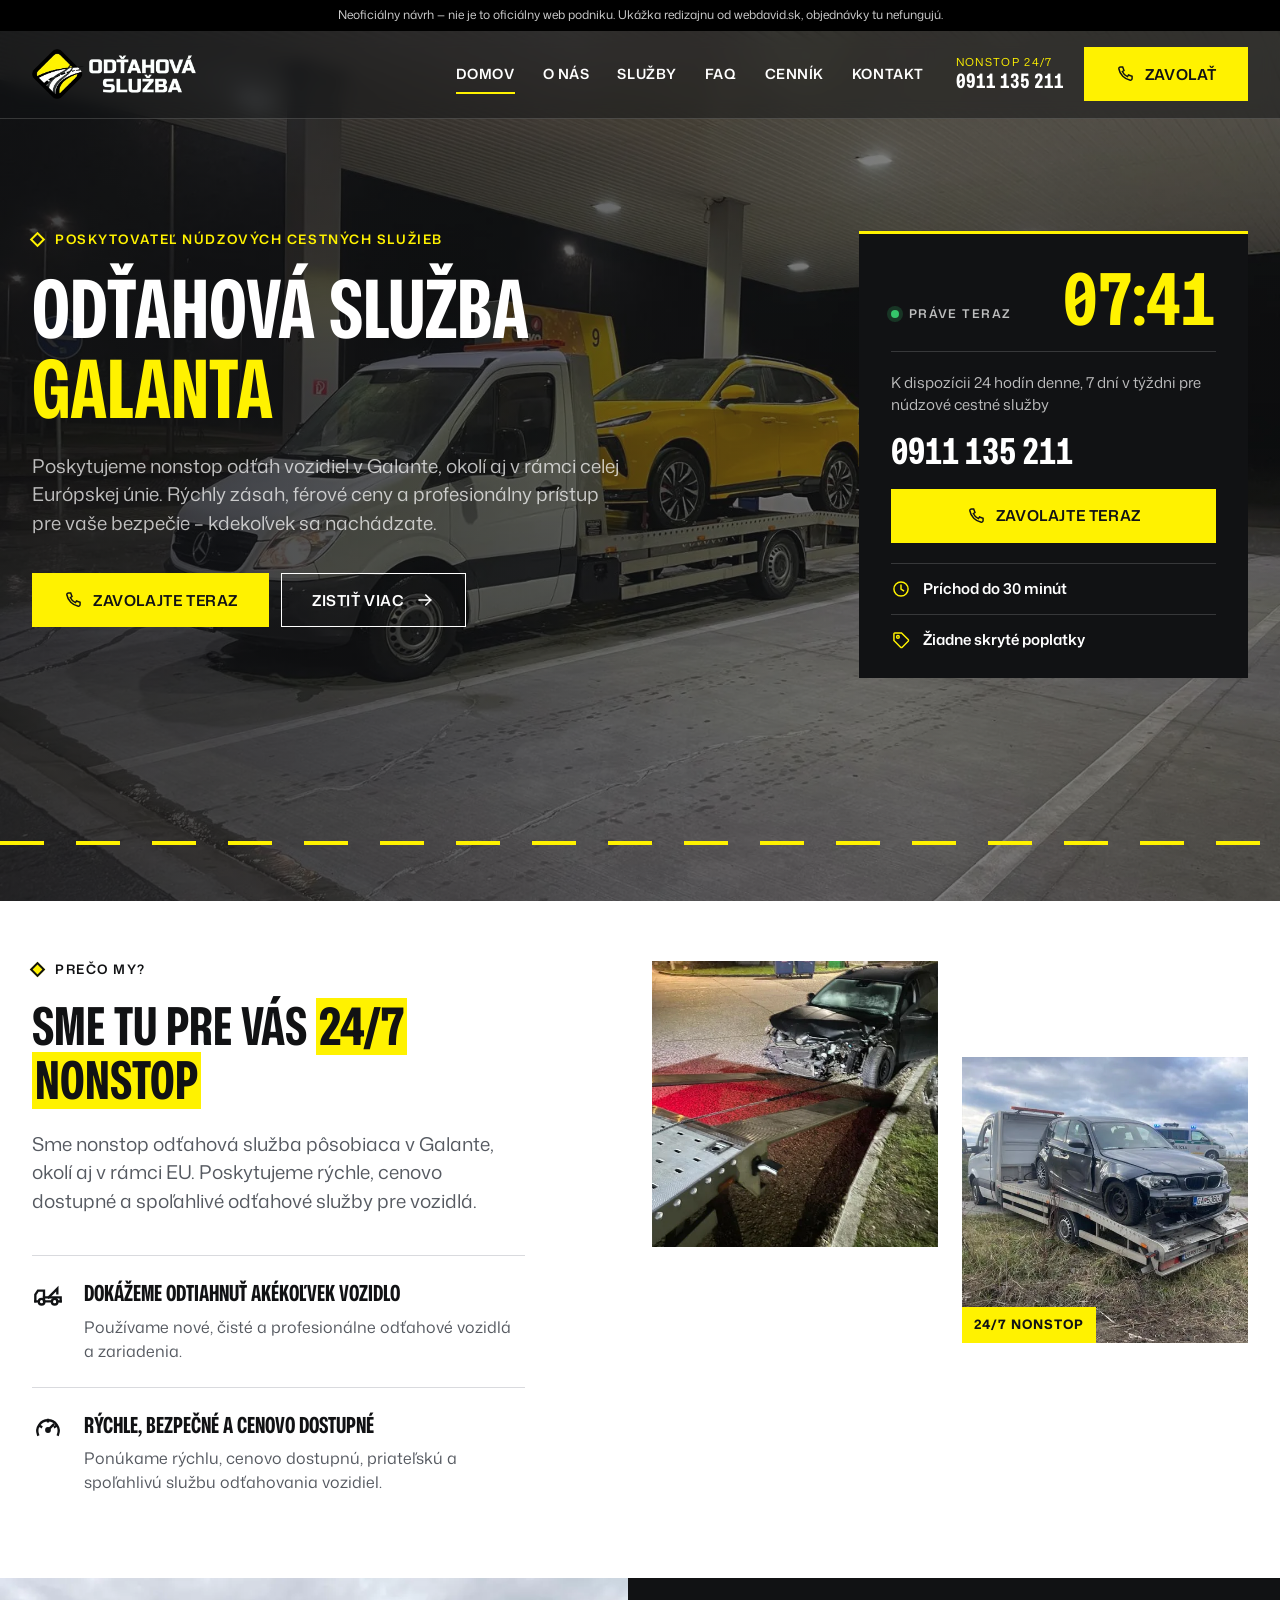
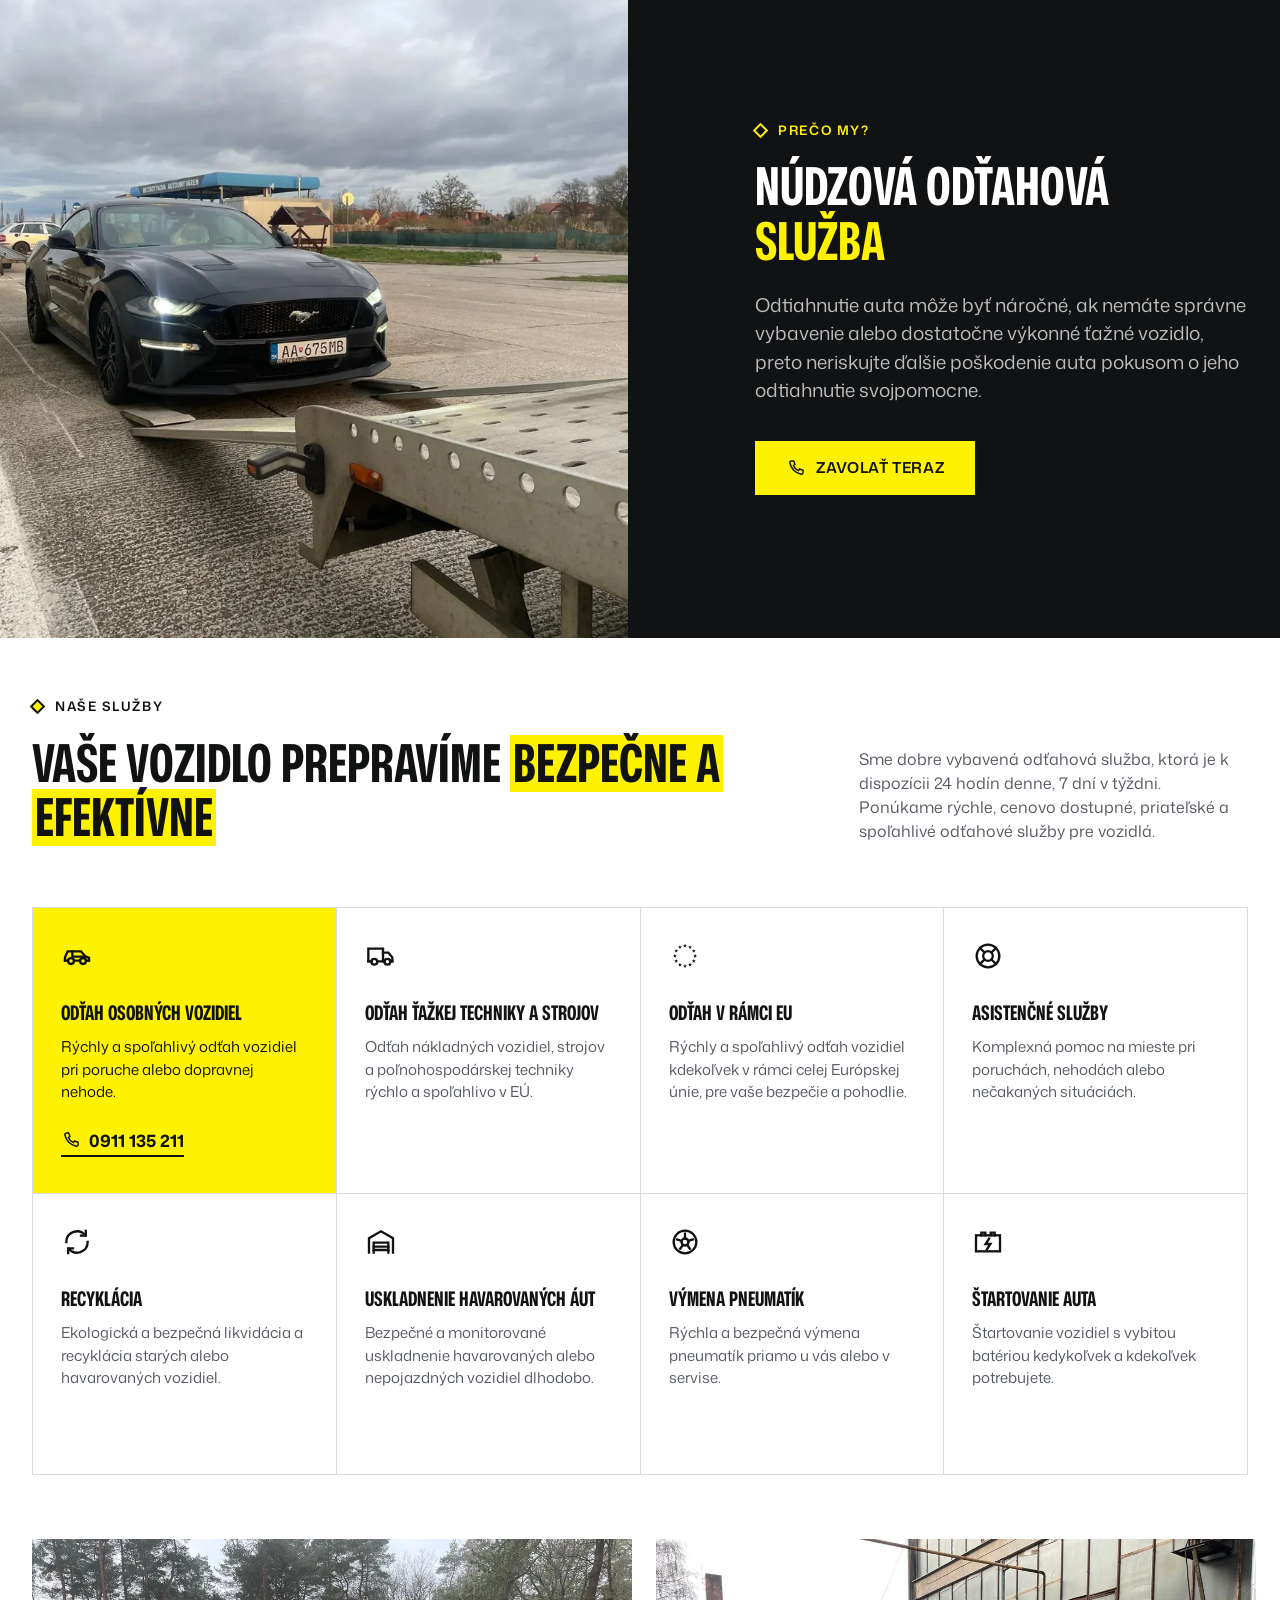
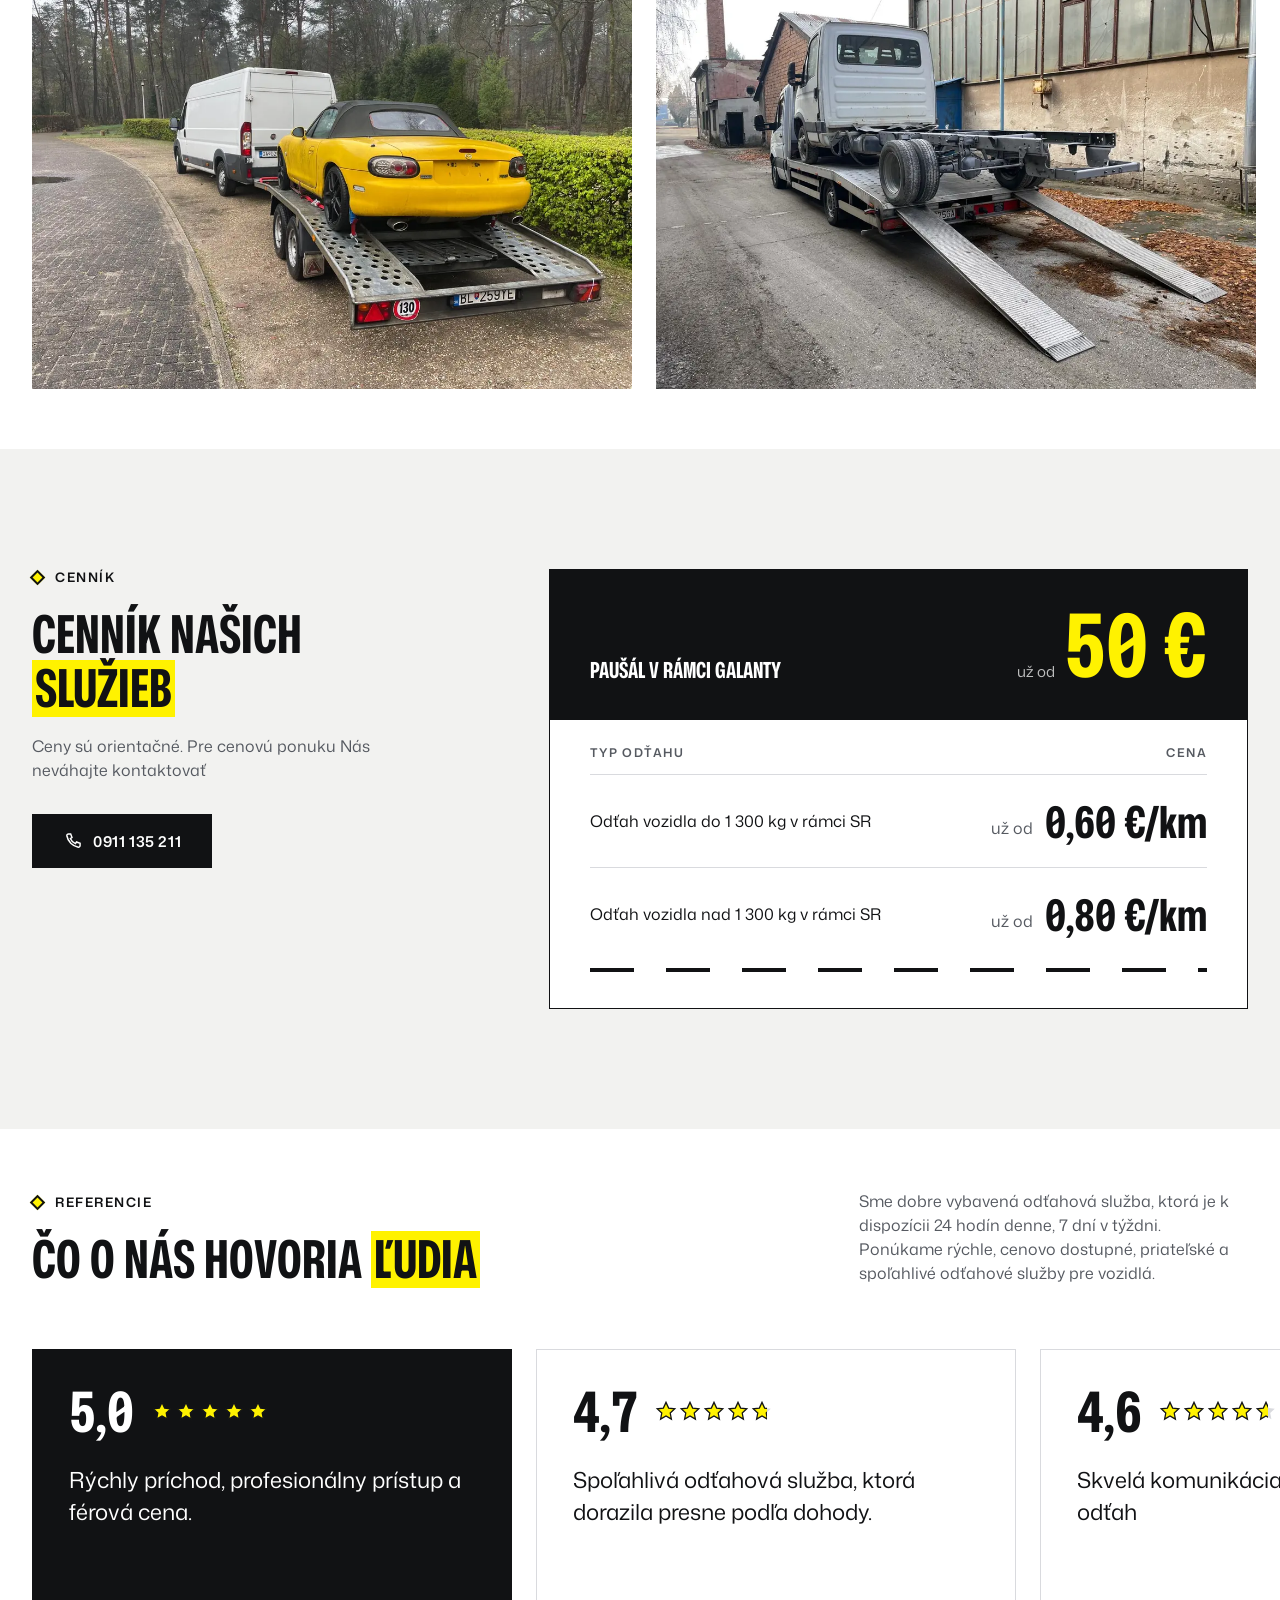
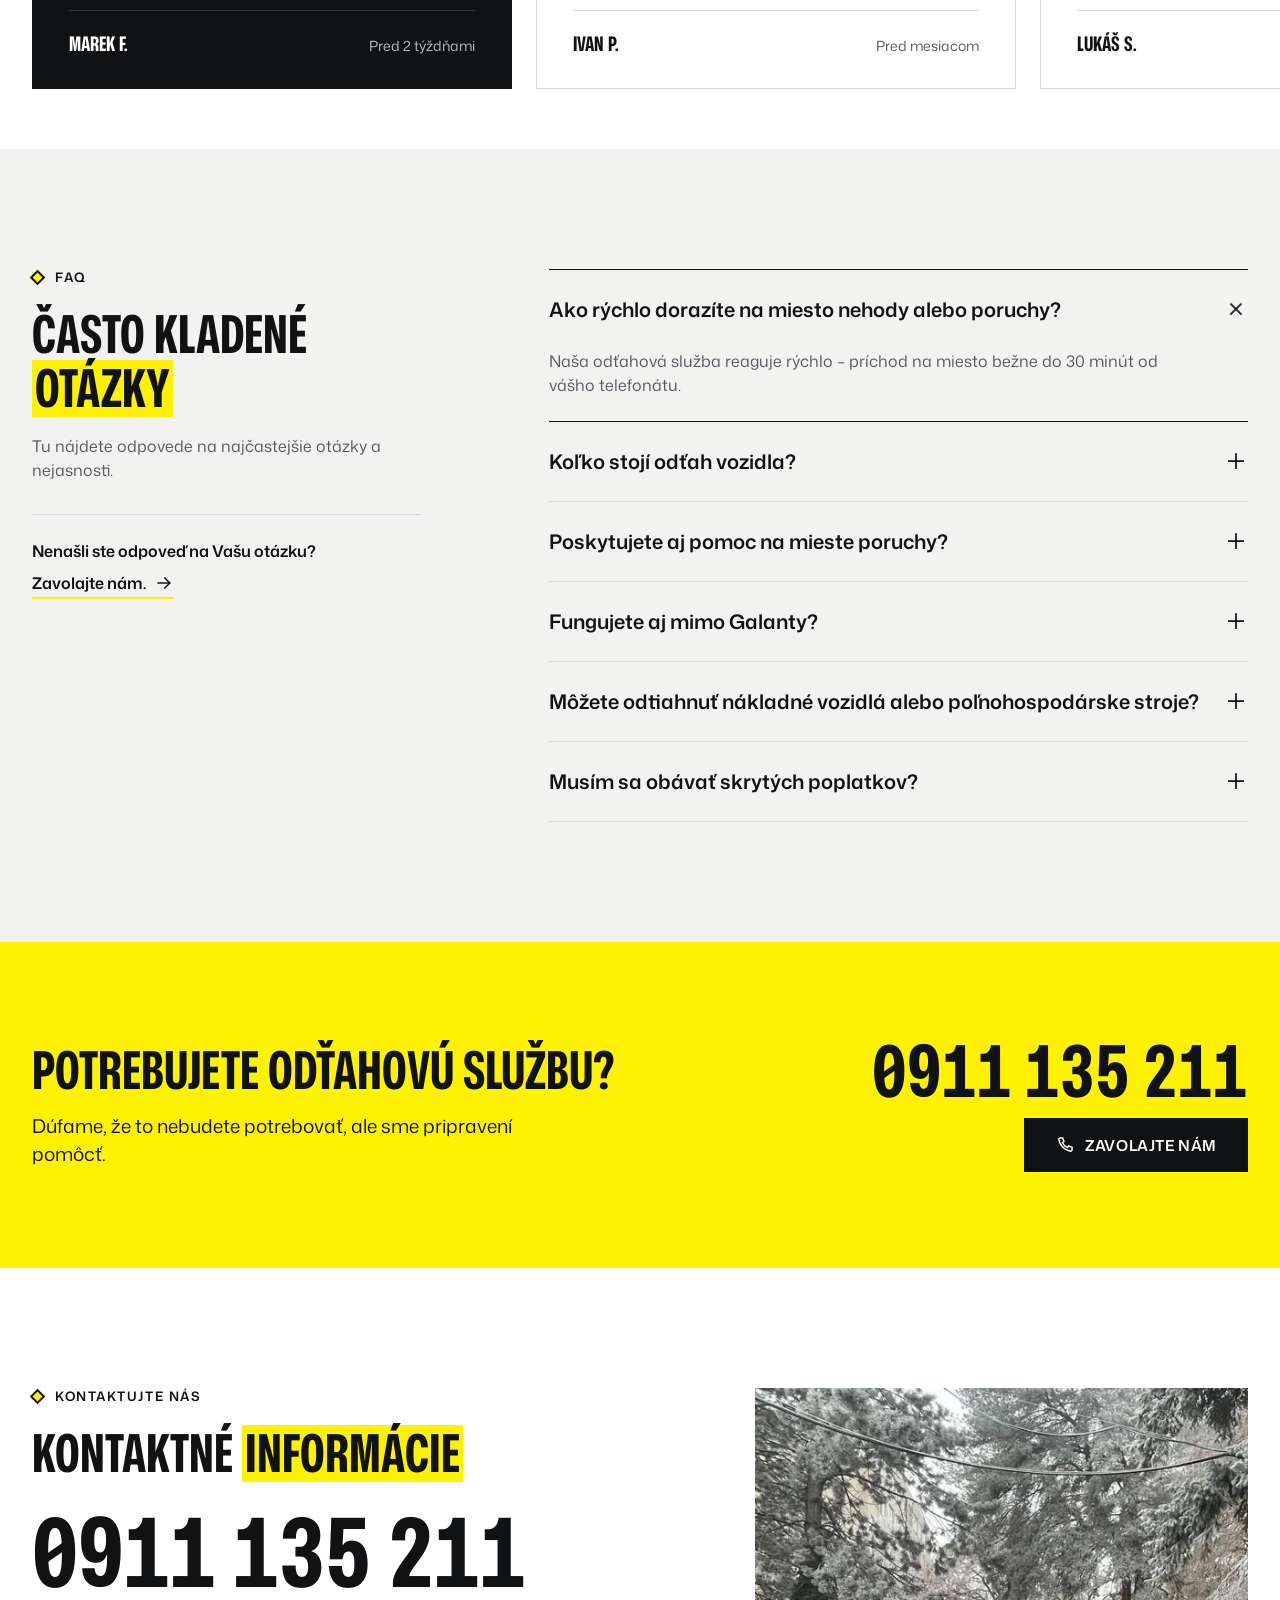
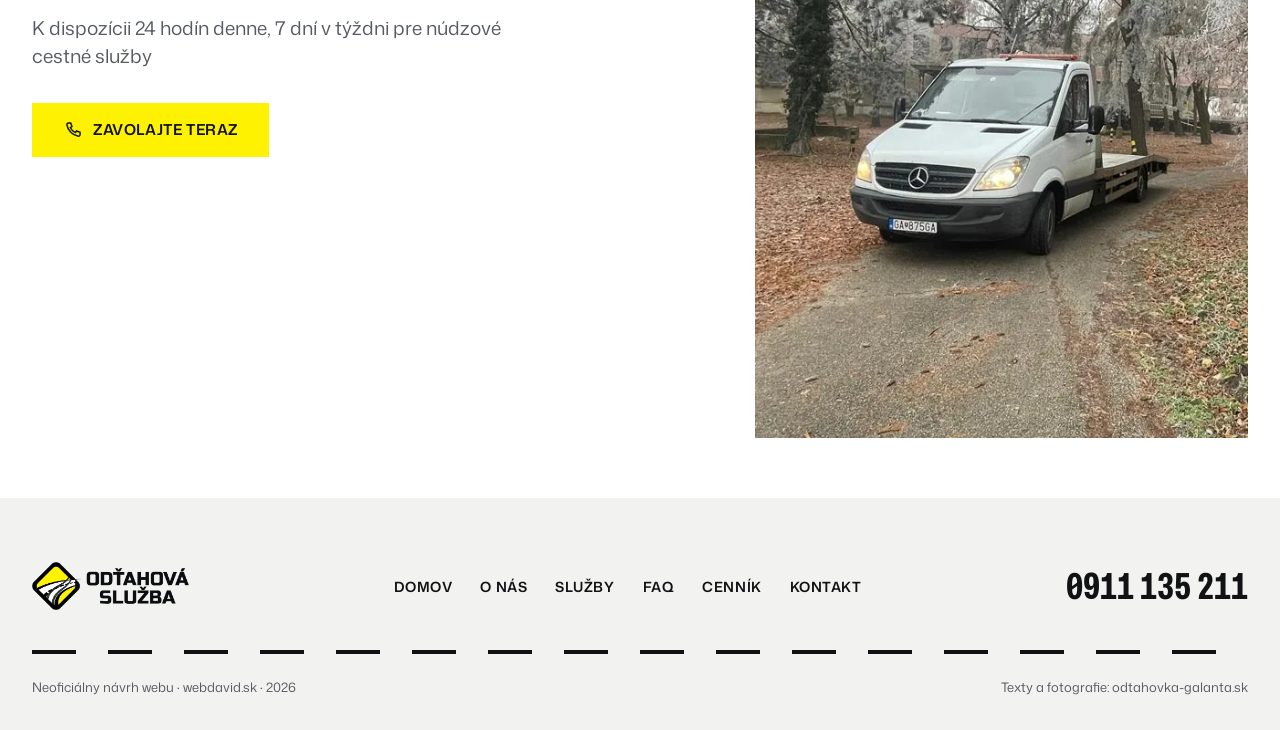
==== commit 2f74e496: "Redizajn v3 podľa Lukášovej dizajn knižnice — stredová čiara cesty Rodina A (ostrá), Mona Sans, kont" ====
--- a/index.html
+++ b/index.html
@@ -3,7 +3,7 @@
 <meta name="robots" content="noindex, nofollow">
 <title>Odťahová služba Galanta · nonstop odťah 24/7 — neoficiálny návrh</title>
 <meta name="description" content="Poskytujeme nonstop odťah vozidiel v Galante, okolí aj v rámci celej Európskej únie. Rýchly zásah, férové ceny a profesionálny prístup.">
-<meta name="theme-color" content="#eef0f1">
+<meta name="theme-color" content="#111214">
 <meta property="og:title" content="Odťahová služba Galanta · nonstop odťah 24/7 — neoficiálny návrh">
 <meta property="og:description" content="Poskytujeme nonstop odťah vozidiel v Galante, okolí aj v rámci celej Európskej únie. Rýchly zásah, férové ceny a profesionálny prístup.">
 <meta property="og:image" content="assets/img/hero-noc-cerpacia-stanica.webp">
@@ -11,173 +11,206 @@
 <link rel="icon" type="image/png" sizes="32x32" href="favicon-32.png">
 <link rel="apple-touch-icon" href="apple-touch-icon.png">
 <link rel="preconnect" href="https://fonts.googleapis.com"><link rel="preconnect" href="https://fonts.gstatic.com" crossorigin>
-<link rel="stylesheet" href="https://fonts.googleapis.com/css2?family=Big+Shoulders+Display:wght@700;800;900&family=Overpass:ital,wght@0,400;0,600;0,700;0,800;1,400&display=swap">
+<link rel="stylesheet" href="https://fonts.googleapis.com/css2?family=Mona+Sans:wdth,wght@75..100,400..800&display=swap">
 <link rel="stylesheet" href="assets/css/style.css">
 <script type="application/ld+json">{"@context": "https://schema.org", "@type": "AutomotiveBusiness", "name": "Odťahová služba Galanta", "description": "Poskytujeme nonstop odťah vozidiel v Galante, okolí aj v rámci celej Európskej únie. Rýchly zásah, férové ceny a profesionálny prístup.", "telephone": "+421911135211", "url": "https://odtahovka-galanta.sk/", "areaServed": ["Galanta", "Slovensko", "Európska únia"], "openingHours": "Mo-Su 00:00-23:59", "address": {"@type": "PostalAddress", "addressLocality": "Galanta", "addressCountry": "SK"}, "priceRange": "od 50 €"}</script>
 <body>
-<svg width="0" height="0" style="position:absolute" aria-hidden="true"><defs><symbol id="i-phone" viewBox="0 0 24 24"><path d="M6.6 3.5h2.6l1.6 4.3-2 1.3a11.5 11.5 0 0 0 6.1 6.1l1.3-2 4.3 1.6v2.6a2 2 0 0 1-2.2 2A17 17 0 0 1 4.6 5.7a2 2 0 0 1 2-2.2z"/></symbol><symbol id="i-clock" viewBox="0 0 24 24"><circle cx="12" cy="12" r="8.5"/><path d="M12 7.5V12l3 2"/></symbol><symbol id="i-tag" viewBox="0 0 24 24"><path d="M3.5 12.6V4.5a1 1 0 0 1 1-1h8.1l8 8a1.4 1.4 0 0 1 0 2l-7.1 7.1a1.4 1.4 0 0 1-2 0z"/><circle cx="8.3" cy="8.3" r="1.6"/></symbol><symbol id="i-tow" viewBox="0 0 24 24"><path d="M2.5 16v-5l2-3h4.5V16"/><path d="M9 13h12.5v3"/><path d="M12.5 13l6.5-6.5v3.5"/><path d="M2.5 16h2.6M9.3 16h5.6M19.1 16h2.4"/><circle cx="7.2" cy="16.3" r="2.1"/><circle cx="17" cy="16.3" r="2.1"/></symbol><symbol id="i-gauge" viewBox="0 0 24 24"><path d="M4.5 17a8 8 0 1 1 15 0"/><path d="M12 13.5l4-4"/><circle cx="12" cy="13.5" r="1.3"/><path d="M6.9 11.1l-.9-.5M12 7V5.9M17.1 11.1l.9-.5"/></symbol><symbol id="i-car" viewBox="0 0 24 24"><path d="M3 15.5V13l2-4.5h10l3.5 4 2.5.8v2.2"/><path d="M3 15.5h2.2M9.8 15.5h4.4M18.8 15.5H21"/><circle cx="7.5" cy="15.8" r="2.2"/><circle cx="16.5" cy="15.8" r="2.2"/><path d="M8.5 8.5v4h9.5"/></symbol><symbol id="i-truck" viewBox="0 0 24 24"><path d="M2.5 16V6.5h11V16"/><path d="M13.5 9.5h4l3 3.5V16"/><path d="M2.5 16h2.3M9.3 16h5.3M19.1 16h1.4"/><circle cx="7" cy="16.3" r="2.2"/><circle cx="16.8" cy="16.3" r="2.2"/></symbol><symbol id="i-eu" viewBox="0 0 24 24"><polygon points="12.00,2.85 12.41,3.84 13.47,3.92 12.66,4.62 12.91,5.65 12.00,5.10 11.09,5.65 11.34,4.62 10.53,3.92 11.59,3.84" fill="currentColor" stroke="none"/><polygon points="15.80,3.87 16.21,4.85 17.27,4.94 16.46,5.63 16.71,6.67 15.80,6.12 14.89,6.67 15.14,5.63 14.33,4.94 15.39,4.85" fill="currentColor" stroke="none"/><polygon points="18.58,6.65 18.99,7.64 20.06,7.72 19.25,8.42 19.49,9.45 18.58,8.90 17.67,9.45 17.92,8.42 17.11,7.72 18.17,7.64" fill="currentColor" stroke="none"/><polygon points="19.60,10.45 20.01,11.44 21.07,11.52 20.26,12.22 20.51,13.25 19.60,12.70 18.69,13.25 18.94,12.22 18.13,11.52 19.19,11.44" fill="currentColor" stroke="none"/><polygon points="18.58,14.25 18.99,15.24 20.06,15.32 19.25,16.02 19.49,17.05 18.58,16.50 17.67,17.05 17.92,16.02 17.11,15.32 18.17,15.24" fill="currentColor" stroke="none"/><polygon points="15.80,17.03 16.21,18.02 17.27,18.10 16.46,18.80 16.71,19.84 15.80,19.28 14.89,19.84 15.14,18.80 14.33,18.10 15.39,18.02" fill="currentColor" stroke="none"/><polygon points="12.00,18.05 12.41,19.04 13.47,19.12 12.66,19.82 12.91,20.85 12.00,20.30 11.09,20.85 11.34,19.82 10.53,19.12 11.59,19.04" fill="currentColor" stroke="none"/><polygon points="8.20,17.03 8.61,18.02 9.67,18.10 8.86,18.80 9.11,19.84 8.20,19.28 7.29,19.84 7.54,18.80 6.73,18.10 7.79,18.02" fill="currentColor" stroke="none"/><polygon points="5.42,14.25 5.83,15.24 6.89,15.32 6.08,16.02 6.33,17.05 5.42,16.50 4.51,17.05 4.75,16.02 3.94,15.32 5.01,15.24" fill="currentColor" stroke="none"/><polygon points="4.40,10.45 4.81,11.44 5.87,11.52 5.06,12.22 5.31,13.25 4.40,12.70 3.49,13.25 3.74,12.22 2.93,11.52 3.99,11.44" fill="currentColor" stroke="none"/><polygon points="5.42,6.65 5.83,7.64 6.89,7.72 6.08,8.42 6.33,9.45 5.42,8.90 4.51,9.45 4.75,8.42 3.94,7.72 5.01,7.64" fill="currentColor" stroke="none"/><polygon points="8.20,3.87 8.61,4.85 9.67,4.94 8.86,5.63 9.11,6.67 8.20,6.12 7.29,6.67 7.54,5.63 6.73,4.94 7.79,4.85" fill="currentColor" stroke="none"/></symbol><symbol id="i-buoy" viewBox="0 0 24 24"><circle cx="12" cy="12" r="8.5"/><circle cx="12" cy="12" r="3.6"/><path d="M6 6l3.4 3.4M14.6 14.6L18 18M18 6l-3.4 3.4M9.4 14.6L6 18"/></symbol><symbol id="i-recycle" viewBox="0 0 24 24"><path d="M20 12a8 8 0 0 1-14.3 4.9"/><path d="M4 12a8 8 0 0 1 14.3-4.9"/><path d="M18.6 3.6v3.6H15"/><path d="M5.4 20.4v-3.6H9"/></symbol><symbol id="i-garage" viewBox="0 0 24 24"><path d="M3 20V9.2L12 4l9 5.2V20"/><path d="M6.5 20v-7.5h11V20"/><path d="M6.5 15.5h11M6.5 18h11"/></symbol><symbol id="i-tire" viewBox="0 0 24 24"><circle cx="12" cy="12" r="8.5"/><circle cx="12" cy="12" r="2.6"/><path d="M12.00 9.40L12.00 5.80M14.47 11.20L17.90 10.08M13.53 14.10L15.64 17.02M10.47 14.10L8.36 17.02M9.53 11.20L6.10 10.08"/></symbol><symbol id="i-battery" viewBox="0 0 24 24"><rect x="3" y="7" width="18" height="12" rx="1.5"/><path d="M7 7V5h3v2M14 7V5h3v2"/><path d="M12.8 9.5l-2.6 4h3.6l-2.6 4"/></symbol><symbol id="i-arrow" viewBox="0 0 24 24"><path d="M5 12h14M13 6l6 6-6 6"/></symbol><symbol id="i-euro" viewBox="0 0 24 24"><circle cx="12" cy="12" r="8.5"/><path d="M15.2 8.6a4 4 0 1 0 0 6.8"/><path d="M7.5 11h5.5M7.5 13.2h5.5"/></symbol><symbol id="i-ontime" viewBox="0 0 24 24"><path d="M20 12.5A8 8 0 1 1 12 4"/><path d="M12 8v4.3l2.6 1.6"/><path d="M15.5 5.5l1.8 1.8 3.4-3.6"/></symbol><symbol id="i-team" viewBox="0 0 24 24"><circle cx="9" cy="8.5" r="3"/><path d="M3.5 19a5.5 5.5 0 0 1 11 0"/><circle cx="17" cy="9.5" r="2.4"/><path d="M15.6 14.2A4.6 4.6 0 0 1 21 18.6"/></symbol><symbol id="i-shield" viewBox="0 0 24 24"><path d="M12 3.5l7 2.6v5.6c0 4.4-3 7.6-7 8.8-4-1.2-7-4.4-7-8.8V6.1z"/><path d="M8.8 12.2l2.2 2.2 4.3-4.6"/></symbol></defs></svg>
-<p class="demo">Neoficiálny návrh — nie je to oficiálny web podniku. Ukážka redizajnu od webdavid.sk, formulár ani objednávky tu nefungujú.</p>
+<svg width="0" height="0" style="position:absolute" aria-hidden="true"><defs><symbol id="i-phone" viewBox="0 0 24 24"><path d="M6.6 3.5h2.6l1.6 4.3-2 1.3a11.5 11.5 0 0 0 6.1 6.1l1.3-2 4.3 1.6v2.6a2 2 0 0 1-2.2 2A17 17 0 0 1 4.6 5.7a2 2 0 0 1 2-2.2z"/></symbol><symbol id="i-clock" viewBox="0 0 24 24"><circle cx="12" cy="12" r="8.5"/><path d="M12 7.5V12l3 2"/></symbol><symbol id="i-tag" viewBox="0 0 24 24"><path d="M3.5 12.6V4.5a1 1 0 0 1 1-1h8.1l8 8a1.4 1.4 0 0 1 0 2l-7.1 7.1a1.4 1.4 0 0 1-2 0z"/><circle cx="8.3" cy="8.3" r="1.6"/></symbol><symbol id="i-tow" viewBox="0 0 24 24"><path d="M2.5 16v-5l2-3h4.5V16"/><path d="M9 13h12.5v3"/><path d="M12.5 13l6.5-6.5v3.5"/><path d="M2.5 16h2.6M9.3 16h5.6M19.1 16h2.4"/><circle cx="7.2" cy="16.3" r="2.1"/><circle cx="17" cy="16.3" r="2.1"/></symbol><symbol id="i-gauge" viewBox="0 0 24 24"><path d="M4.5 17a8 8 0 1 1 15 0"/><path d="M12 13.5l4-4"/><circle cx="12" cy="13.5" r="1.3"/><path d="M6.9 11.1l-.9-.5M12 7V5.9M17.1 11.1l.9-.5"/></symbol><symbol id="i-car" viewBox="0 0 24 24"><path d="M3 15.5V13l2-4.5h10l3.5 4 2.5.8v2.2"/><path d="M3 15.5h2.2M9.8 15.5h4.4M18.8 15.5H21"/><circle cx="7.5" cy="15.8" r="2.2"/><circle cx="16.5" cy="15.8" r="2.2"/><path d="M8.5 8.5v4h9.5"/></symbol><symbol id="i-truck" viewBox="0 0 24 24"><path d="M2.5 16V6.5h11V16"/><path d="M13.5 9.5h4l3 3.5V16"/><path d="M2.5 16h2.3M9.3 16h5.3M19.1 16h1.4"/><circle cx="7" cy="16.3" r="2.2"/><circle cx="16.8" cy="16.3" r="2.2"/></symbol><symbol id="i-eu" viewBox="0 0 24 24"><polygon points="12.00,2.90 12.40,3.85 13.43,3.94 12.64,4.61 12.88,5.61 12.00,5.08 11.12,5.61 11.36,4.61 10.57,3.94 11.60,3.85" fill="currentColor" stroke="none"/><polygon points="15.80,3.92 16.20,4.87 17.23,4.95 16.44,5.63 16.68,6.63 15.80,6.09 14.92,6.63 15.16,5.63 14.37,4.95 15.40,4.87" fill="currentColor" stroke="none"/><polygon points="18.58,6.70 18.98,7.65 20.01,7.74 19.22,8.41 19.46,9.41 18.58,8.88 17.70,9.41 17.94,8.41 17.16,7.74 18.19,7.65" fill="currentColor" stroke="none"/><polygon points="19.60,10.50 20.00,11.45 21.03,11.54 20.24,12.21 20.48,13.21 19.60,12.68 18.72,13.21 18.96,12.21 18.17,11.54 19.20,11.45" fill="currentColor" stroke="none"/><polygon points="18.58,14.30 18.98,15.25 20.01,15.34 19.22,16.01 19.46,17.01 18.58,16.47 17.70,17.01 17.94,16.01 17.16,15.34 18.19,15.25" fill="currentColor" stroke="none"/><polygon points="15.80,17.08 16.20,18.04 17.23,18.12 16.44,18.79 16.68,19.80 15.80,19.26 14.92,19.80 15.16,18.79 14.37,18.12 15.40,18.04" fill="currentColor" stroke="none"/><polygon points="12.00,18.10 12.40,19.05 13.43,19.14 12.64,19.81 12.88,20.81 12.00,20.28 11.12,20.81 11.36,19.81 10.57,19.14 11.60,19.05" fill="currentColor" stroke="none"/><polygon points="8.20,17.08 8.60,18.04 9.63,18.12 8.84,18.79 9.08,19.80 8.20,19.26 7.32,19.80 7.56,18.79 6.77,18.12 7.80,18.04" fill="currentColor" stroke="none"/><polygon points="5.42,14.30 5.81,15.25 6.84,15.34 6.06,16.01 6.30,17.01 5.42,16.48 4.54,17.01 4.78,16.01 3.99,15.34 5.02,15.25" fill="currentColor" stroke="none"/><polygon points="4.40,10.50 4.80,11.45 5.83,11.54 5.04,12.21 5.28,13.21 4.40,12.68 3.52,13.21 3.76,12.21 2.97,11.54 4.00,11.45" fill="currentColor" stroke="none"/><polygon points="5.42,6.70 5.81,7.65 6.84,7.74 6.06,8.41 6.30,9.41 5.42,8.88 4.54,9.41 4.78,8.41 3.99,7.74 5.02,7.65" fill="currentColor" stroke="none"/><polygon points="8.20,3.92 8.60,4.87 9.63,4.95 8.84,5.63 9.08,6.63 8.20,6.09 7.32,6.63 7.56,5.63 6.77,4.95 7.80,4.87" fill="currentColor" stroke="none"/></symbol><symbol id="i-buoy" viewBox="0 0 24 24"><circle cx="12" cy="12" r="8.5"/><circle cx="12" cy="12" r="3.6"/><path d="M6 6l3.4 3.4M14.6 14.6L18 18M18 6l-3.4 3.4M9.4 14.6L6 18"/></symbol><symbol id="i-recycle" viewBox="0 0 24 24"><path d="M20 12a8 8 0 0 1-14.3 4.9"/><path d="M4 12a8 8 0 0 1 14.3-4.9"/><path d="M18.6 3.6v3.6H15"/><path d="M5.4 20.4v-3.6H9"/></symbol><symbol id="i-garage" viewBox="0 0 24 24"><path d="M3 20V9.2L12 4l9 5.2V20"/><path d="M6.5 20v-7.5h11V20"/><path d="M6.5 15.5h11M6.5 18h11"/></symbol><symbol id="i-tire" viewBox="0 0 24 24"><circle cx="12" cy="12" r="8.5"/><circle cx="12" cy="12" r="2.6"/><path d="M12.00 9.40L12.00 5.80M14.47 11.20L17.90 10.08M13.53 14.10L15.64 17.02M10.47 14.10L8.36 17.02M9.53 11.20L6.10 10.08"/></symbol><symbol id="i-battery" viewBox="0 0 24 24"><rect x="3" y="7" width="18" height="12"/><path d="M7 7V5h3v2M14 7V5h3v2"/><path d="M12.8 9.5l-2.6 4h3.6l-2.6 4"/></symbol><symbol id="i-arrow" viewBox="0 0 24 24"><path d="M5 12h14M13 6l6 6-6 6"/></symbol><symbol id="i-euro" viewBox="0 0 24 24"><circle cx="12" cy="12" r="8.5"/><path d="M15.2 8.6a4 4 0 1 0 0 6.8"/><path d="M7.5 11h5.5M7.5 13.2h5.5"/></symbol><symbol id="i-ontime" viewBox="0 0 24 24"><path d="M20 12.5A8 8 0 1 1 12 4"/><path d="M12 8v4.3l2.6 1.6"/><path d="M15.5 5.5l1.8 1.8 3.4-3.6"/></symbol><symbol id="i-team" viewBox="0 0 24 24"><circle cx="9" cy="8.5" r="3"/><path d="M3.5 19a5.5 5.5 0 0 1 11 0"/><circle cx="17" cy="9.5" r="2.4"/><path d="M15.6 14.2A4.6 4.6 0 0 1 21 18.6"/></symbol><symbol id="i-plus" viewBox="0 0 24 24"><path d="M12 5v14M5 12h14"/></symbol></defs></svg>
+<p class="demo">Neoficiálny návrh — nie je to oficiálny web podniku. Ukážka redizajnu od webdavid.sk, objednávky tu nefungujú.</p>
 <header class="top" id="top">
-  <div class="wrap top__in">
-    <a class="logo" href="./" aria-label="Odťahová služba Galanta — domov"><img src="assets/img/logo-odtahova-sluzba-tmave.webp" width="560" height="171" alt="Odťahová služba"></a>
-    <nav class="nav" id="nav" aria-label="Hlavná navigácia"><a href="./" aria-current="page">Domov</a><a href="o-nas/">O nás</a><a href="#sluzby">Služby</a><a href="#faq">FAQ</a><a href="#cennik">Cenník</a><a href="#kontakt">Kontakt</a></nav>
-    <div class="top__call">
+  <div class="kontajner top__in">
+    <a class="logo" href="./" aria-label="Odťahová služba Galanta — domov"><img src="assets/img/logo-odtahova-sluzba-svetle.webp" width="560" height="171" alt="Odťahová služba"></a>
+    <nav class="nav" id="nav" aria-label="Hlavná navigácia"><a href="./" aria-current="page">Domov</a><a href="o-nas/">O nás</a><a href="#sluzby">Služby</a><a href="#faq">FAQ</a><a href="#cennik">Cenník</a><a href="#kontakt">Kontakt</a>
+      <a class="nav__tel" href="tel:0911135211"><small>Nonstop 24/7</small><b class="num">0911 135 211</b></a>
+    </nav>
+    <div class="top__end">
       <a class="top__tel" href="tel:0911135211"><small>Nonstop 24/7</small><b class="num">0911 135 211</b></a>
-      <a class="btn btn--y" href="tel:0911135211"><svg class="i" aria-hidden="true"><use href="#i-phone"/></svg>Zavolať ihneď</a>
+      <a class="btn btn--y top__btn" href="tel:0911135211"><svg class="i" aria-hidden="true"><use href="#i-phone"/></svg>Zavolať</a>
       <button class="burger" type="button" aria-controls="nav" aria-expanded="false" aria-label="Menu"><span></span></button>
     </div>
   </div>
 </header>
+<div class="scrim" data-scrim hidden></div>
 <main>
 
-<section class="hero" aria-labelledby="h1">
-  <div class="wrap hero__grid">
+<section class="sekcia hero" aria-labelledby="h1">
+  <img class="hero__bg" src="assets/img/hero-noc-cerpacia-stanica.webp" width="1600" height="1200" alt="Odťahové vozidlo s dvomi autami na čerpacej stanici v noci" fetchpriority="high">
+  <div class="kontajner hero__grid">
     <div class="hero__copy">
-      <p class="eyebrow">Poskytovateľ núdzových cestných služieb</p>
-      <h1 id="h1">Odťahová služba <span>Galanta</span></h1>
+      <p class="eyebrow eyebrow--on-dark"><span class="eyebrow__mark" aria-hidden="true"></span>Poskytovateľ núdzových cestných služieb</p>
+      <h1 id="h1">Odťahová služba <span class="acc">Galanta</span></h1>
       <p class="lead">Poskytujeme nonstop odťah vozidiel v Galante, okolí aj v rámci celej Európskej únie. Rýchly zásah, férové ceny a profesionálny prístup pre vaše bezpečie – kdekoľvek sa nachádzate.</p>
-      <div class="hero__cta"><a class="btn btn--y" href="tel:0911135211"><svg class="i" aria-hidden="true"><use href="#i-phone"/></svg>Zavolajte teraz</a><a class="btn btn--ghost" href="o-nas/">Zistiť viac <svg class="i" aria-hidden="true"><use href="#i-arrow"/></svg></a></div>
-      <p class="hero__avail"><span class="live"><i></i><time class="num" data-clock>24/7</time></span>K dispozícii 24 hodín denne, 7 dní v týždni pre núdzové cestné služby</p>
-    </div>
-    <figure class="hero__photo">
-      <img src="assets/img/hero-noc-cerpacia-stanica.webp" width="1600" height="1200" alt="Odťahové vozidlo s dvomi autami na čerpacej stanici v noci" fetchpriority="high">
-      <div class="sign" aria-hidden="true"><span><b>24/7</b><small>NONSTOP</small></span></div>
-    </figure>
-  </div>
-</section>
-<div class="facts"><ul class="wrap">
-  <li><svg class="i" aria-hidden="true"><use href="#i-phone"/></svg><a href="tel:0911135211"><b class="num">0911 135 211</b></a></li>
-  <li><svg class="i" aria-hidden="true"><use href="#i-clock"/></svg><b>Príchod do 30 minút</b></li>
-  <li><svg class="i" aria-hidden="true"><use href="#i-tag"/></svg><b>Žiadne skryté poplatky</b></li>
-</ul></div>
-
-<section class="sec" id="o-nas" aria-labelledby="why-h">
-  <div class="wrap why">
-    <div>
-      <p class="eyebrow">Prečo my?</p>
-      <h2 id="why-h">Sme tu pre Vás <b>24/7</b> NONSTOP</h2>
+      <div class="hero__cta"><a class="btn btn--y" href="tel:0911135211"><svg class="i" aria-hidden="true"><use href="#i-phone"/></svg>Zavolajte teraz</a><a class="btn btn--line" href="o-nas/">Zistiť viac <svg class="i" aria-hidden="true"><use href="#i-arrow"/></svg></a></div>
+    </div>
+    <aside class="disp" aria-label="Nonstop dispečing">
+      <div class="disp__now"><span class="disp__lbl"><span class="live" aria-hidden="true"></span>Práve teraz</span><time class="disp__clock num" data-clock>24/7</time></div>
+      <p class="disp__txt">K dispozícii 24 hodín denne, 7 dní v týždni pre núdzové cestné služby</p>
+      <a class="disp__tel num" href="tel:0911135211">0911 135 211</a>
+      <a class="btn btn--y btn--full" href="tel:0911135211"><svg class="i" aria-hidden="true"><use href="#i-phone"/></svg>Zavolajte teraz</a>
+      <ul class="disp__facts">
+        <li><svg class="i" aria-hidden="true"><use href="#i-clock"/></svg><b>Príchod do 30 minút</b></li>
+        <li><svg class="i" aria-hidden="true"><use href="#i-tag"/></svg><b>Žiadne skryté poplatky</b></li>
+      </ul>
+    </aside>
+  </div>
+  <div class="road road--hero" aria-hidden="true"></div>
+</section>
+
+<section class="sekcia why" id="o-nas" aria-labelledby="why-h">
+  <div class="kontajner why__grid">
+    <div class="why__copy">
+      <p class="eyebrow"><span class="eyebrow__mark" aria-hidden="true"></span>Prečo my?</p>
+      <h2 id="why-h">Sme tu pre Vás <span class="hl">24/7 NONSTOP</span></h2>
       <p class="lead">Sme nonstop odťahová služba pôsobiaca v Galante, okolí aj v rámci EU. Poskytujeme rýchle, cenovo dostupné a spoľahlivé odťahové služby pre vozidlá.</p>
-    </div>
-    <div>
-      <div class="why__photos">
-        <img src="assets/img/havaria-noc.webp" width="520" height="520" alt="Havarované auto na plošine odťahového vozidla v noci" loading="lazy">
-        <img src="assets/img/havaria-bmw.webp" width="520" height="520" alt="Poškodené BMW naložené na odťahovom vozidle" loading="lazy">
+      <ul class="feats">
+        <li><svg class="i" aria-hidden="true"><use href="#i-tow"/></svg><div><h3>Dokážeme odtiahnuť akékoľvek vozidlo</h3><p>Používame nové, čisté a profesionálne odťahové vozidlá a zariadenia.</p></div></li>
+        <li><svg class="i" aria-hidden="true"><use href="#i-gauge"/></svg><div><h3>Rýchle, bezpečné a cenovo dostupné</h3><p>Ponúkame rýchlu, cenovo dostupnú, priateľskú a spoľahlivú službu odťahovania vozidiel.</p></div></li>
+      </ul>
+    </div>
+    <div class="why__photos">
+      <figure class="why__a"><img src="assets/img/havaria-noc.webp" width="520" height="520" alt="Havarované auto na plošine odťahového vozidla v noci" loading="lazy"></figure>
+      <figure class="why__b"><img src="assets/img/havaria-bmw.webp" width="520" height="520" alt="Poškodené BMW naložené na odťahovom vozidle" loading="lazy"><span class="badge">24/7 NONSTOP</span></figure>
+    </div>
+  </div>
+</section>
+
+<section class="sekcia band" aria-labelledby="band-h">
+  <figure class="band__photo"><img src="assets/img/odtah-mustang.webp" width="1200" height="900" alt="Športové auto pri nájazdových rampách odťahového vozíka" loading="lazy"></figure>
+  <div class="kontajner band__grid">
+    <div class="band__copy">
+      <p class="eyebrow eyebrow--on-dark"><span class="eyebrow__mark" aria-hidden="true"></span>Prečo my?</p>
+      <h2 id="band-h">Núdzová odťahová <span class="acc">služba</span></h2>
+      <p class="lead">Odtiahnutie auta môže byť náročné, ak nemáte správne vybavenie alebo dostatočne výkonné ťažné vozidlo, preto neriskujte ďalšie poškodenie auta pokusom o jeho odtiahnutie svojpomocne.</p>
+      <a class="btn btn--y" href="tel:0911135211"><svg class="i" aria-hidden="true"><use href="#i-phone"/></svg>Zavolať teraz</a>
+    </div>
+  </div>
+</section>
+
+<section class="sekcia svc" id="sluzby" aria-labelledby="svc-h">
+  <div class="kontajner">
+    <div class="shead">
+      <div><p class="eyebrow"><span class="eyebrow__mark" aria-hidden="true"></span>Naše služby</p><h2 id="svc-h">Vaše vozidlo prepravíme <span class="hl">bezpečne a efektívne</span></h2></div>
+      <p>Sme dobre vybavená odťahová služba, ktorá je k dispozícii 24 hodín denne, 7 dní v týždni. Ponúkame rýchle, cenovo dostupné, priateľské a spoľahlivé odťahové služby pre vozidlá.</p>
+    </div>
+    <ul class="svc__grid"><li class="svc__item svc__item--lead">
+        <svg class="i" aria-hidden="true"><use href="#i-car"/></svg><h3>Odťah osobných vozidiel</h3><p>Rýchly a spoľahlivý odťah vozidiel pri poruche alebo dopravnej nehode.</p><a class="svc__call" href="tel:0911135211"><svg class="i" aria-hidden="true"><use href="#i-phone"/></svg>0911 135 211</a>
+      </li><li class="svc__item">
+        <svg class="i" aria-hidden="true"><use href="#i-truck"/></svg><h3>Odťah ťažkej techniky a strojov</h3><p>Odťah nákladných vozidiel, strojov a poľnohospodárskej techniky rýchlo a spoľahlivo v EÚ.</p>
+      </li><li class="svc__item">
+        <svg class="i" aria-hidden="true"><use href="#i-eu"/></svg><h3>Odťah v rámci EU</h3><p>Rýchly a spoľahlivý odťah vozidiel kdekoľvek v rámci celej Európskej únie, pre vaše bezpečie a pohodlie.</p>
+      </li><li class="svc__item">
+        <svg class="i" aria-hidden="true"><use href="#i-buoy"/></svg><h3>Asistenčné služby</h3><p>Komplexná pomoc na mieste pri poruchách, nehodách alebo nečakaných situáciách.</p>
+      </li><li class="svc__item">
+        <svg class="i" aria-hidden="true"><use href="#i-recycle"/></svg><h3>Recyklácia</h3><p>Ekologická a bezpečná likvidácia a recyklácia starých alebo havarovaných vozidiel.</p>
+      </li><li class="svc__item">
+        <svg class="i" aria-hidden="true"><use href="#i-garage"/></svg><h3>Uskladnenie havarovaných áut</h3><p>Bezpečné a monitorované uskladnenie havarovaných alebo nepojazdných vozidiel dlhodobo.</p>
+      </li><li class="svc__item">
+        <svg class="i" aria-hidden="true"><use href="#i-tire"/></svg><h3>Výmena pneumatík</h3><p>Rýchla a bezpečná výmena pneumatík priamo u vás alebo v servise.</p>
+      </li><li class="svc__item">
+        <svg class="i" aria-hidden="true"><use href="#i-battery"/></svg><h3>Štartovanie auta</h3><p>Štartovanie vozidiel s vybitou batériou kedykoľvek a kdekoľvek potrebujete.</p>
+      </li></ul>
+  </div>
+  <div class="reel" tabindex="0" aria-label="Fotky z odťahov">
+    <figure><img src="assets/img/odtah-kabriolet.webp" width="1100" height="825" alt="Žltý kabriolet na prívesnom vozíku za dodávkou" loading="lazy"></figure>
+    <figure><img src="assets/img/odtah-podvozok.webp" width="1100" height="825" alt="Podvozok nákladného vozidla naložený na odťahovom vozidle" loading="lazy"></figure>
+    <figure><img src="assets/img/odtah-sportove-auto.webp" width="1100" height="825" alt="Zelené pretekárske auto na plošine odťahového vozidla" loading="lazy"></figure>
+  </div>
+</section>
+
+<section class="sekcia sekcia--plocha price" id="cennik" aria-labelledby="price-h">
+  <div class="kontajner price__grid">
+    <div class="price__side">
+      <p class="eyebrow"><span class="eyebrow__mark" aria-hidden="true"></span>Cenník</p>
+      <h2 id="price-h">Cenník našich <span class="hl">služieb</span></h2>
+      <p>Ceny sú orientačné. Pre cenovú ponuku Nás neváhajte kontaktovať</p>
+      <a class="btn btn--ink" href="tel:0911135211"><svg class="i" aria-hidden="true"><use href="#i-phone"/></svg>0911 135 211</a>
+    </div>
+    <div class="board">
+      <div class="board__flat">
+        <h3>Paušál v rámci Galanty</h3>
+        <p class="board__amt">už od <b class="num">50 €</b></p>
       </div>
-      <div class="feat"><svg class="i" aria-hidden="true"><use href="#i-tow"/></svg><h3>Dokážeme odtiahnuť akékoľvek vozidlo</h3><p>Používame nové, čisté a profesionálne odťahové vozidlá a zariadenia.</p></div>
-      <div class="feat"><svg class="i" aria-hidden="true"><use href="#i-gauge"/></svg><h3>Rýchle, bezpečné a cenovo dostupné</h3><p>Ponúkame rýchlu, cenovo dostupnú, priateľskú a spoľahlivú službu odťahovania vozidiel.</p></div>
-    </div>
-  </div>
-</section>
-
-<section class="band" aria-labelledby="band-h">
-  <div class="wrap band__grid">
-  <figure class="band__photo"><img src="assets/img/odtah-mustang.webp" width="1200" height="900" alt="Športové auto pri nájazdových rampách odťahového vozíka" loading="lazy"></figure>
-  <div class="band__copy">
-    <p class="eyebrow">Prečo my?</p>
-    <h2 id="band-h">Núdzová odťahová služba</h2>
-    <p class="lead">Odtiahnutie auta môže byť náročné, ak nemáte správne vybavenie alebo dostatočne výkonné ťažné vozidlo, preto neriskujte ďalšie poškodenie auta pokusom o jeho odtiahnutie svojpomocne.</p>
-    <a class="btn btn--y" href="tel:0911135211"><svg class="i" aria-hidden="true"><use href="#i-phone"/></svg>Zavolať teraz</a>
-  </div></div>
-</section>
-
-<section class="sec" id="sluzby" aria-labelledby="svc-h">
-  <div class="wrap">
-    <div class="head">
-      <div><p class="eyebrow">Naše služby</p><h2 id="svc-h">Vaše vozidlo prepravíme bezpečne a efektívne</h2></div>
+      <div class="board__rows" role="table" aria-label="Odťah v rámci SR">
+        <div class="board__head" role="row"><span role="columnheader">Typ odťahu</span><span role="columnheader">Cena</span></div>
+        <div class="board__row" role="row"><span role="cell">Odťah vozidla do 1&nbsp;300&nbsp;kg v rámci SR</span><span role="cell">už od <b class="num">0,60 €/km</b></span></div>
+        <div class="board__row" role="row"><span role="cell">Odťah vozidla nad 1&nbsp;300&nbsp;kg v rámci SR</span><span role="cell">už od <b class="num">0,80 €/km</b></span></div>
+      </div>
+      <div class="road road--board" aria-hidden="true"></div>
+    </div>
+  </div>
+</section>
+
+<section class="sekcia refs" id="referencie" aria-labelledby="ref-h">
+  <div class="kontajner">
+    <div class="shead">
+      <div><p class="eyebrow"><span class="eyebrow__mark" aria-hidden="true"></span>Referencie</p><h2 id="ref-h">Čo o nás hovoria <span class="hl">ľudia</span></h2></div>
       <p>Sme dobre vybavená odťahová služba, ktorá je k dispozícii 24 hodín denne, 7 dní v týždni. Ponúkame rýchle, cenovo dostupné, priateľské a spoľahlivé odťahové služby pre vozidlá.</p>
     </div>
-    <ul class="svc"><li><svg class="i" aria-hidden="true"><use href="#i-car"/></svg><h3>Odťah osobných vozidiel</h3><p>Rýchly a spoľahlivý odťah vozidiel pri poruche alebo dopravnej nehode.</p></li><li><svg class="i" aria-hidden="true"><use href="#i-truck"/></svg><h3>Odťah ťažkej techniky a strojov</h3><p>Odťah nákladných vozidiel, strojov a poľnohospodárskej techniky rýchlo a spoľahlivo v EÚ.</p></li><li><svg class="i" aria-hidden="true"><use href="#i-eu"/></svg><h3>Odťah v rámci EU</h3><p>Rýchly a spoľahlivý odťah vozidiel kdekoľvek v rámci celej Európskej únie, pre vaše bezpečie a pohodlie.</p></li><li><svg class="i" aria-hidden="true"><use href="#i-buoy"/></svg><h3>Asistenčné služby</h3><p>Komplexná pomoc na mieste pri poruchách, nehodách alebo nečakaných situáciách.</p></li><li><svg class="i" aria-hidden="true"><use href="#i-recycle"/></svg><h3>Recyklácia</h3><p>Ekologická a bezpečná likvidácia a recyklácia starých alebo havarovaných vozidiel.</p></li><li><svg class="i" aria-hidden="true"><use href="#i-garage"/></svg><h3>Uskladnenie havarovaných áut</h3><p>Bezpečné a monitorované uskladnenie havarovaných alebo nepojazdných vozidiel dlhodobo.</p></li><li><svg class="i" aria-hidden="true"><use href="#i-tire"/></svg><h3>Výmena pneumatík</h3><p>Rýchla a bezpečná výmena pneumatík priamo u vás alebo v servise.</p></li><li><svg class="i" aria-hidden="true"><use href="#i-battery"/></svg><h3>Štartovanie auta</h3><p>Štartovanie vozidiel s vybitou batériou kedykoľvek a kdekoľvek potrebujete.</p></li></ul>
-    <div class="shots">
-      <figure><img src="assets/img/odtah-kabriolet.webp" width="1100" height="825" alt="Žltý kabriolet na prívesnom vozíku za dodávkou" loading="lazy"></figure>
-      <figure><img src="assets/img/odtah-podvozok.webp" width="1100" height="825" alt="Podvozok nákladného vozidla naložený na odťahovom vozidle" loading="lazy"></figure>
-      <figure><img src="assets/img/odtah-sportove-auto.webp" width="1100" height="825" alt="Zelené pretekárske auto na plošine odťahového vozidla" loading="lazy"></figure>
-    </div>
-  </div>
-</section>
-
-<section class="sec sec--alt" id="referencie" aria-labelledby="ref-h">
-  <div class="wrap">
-    <div class="head">
-      <div><p class="eyebrow">Referencie</p><h2 id="ref-h">Čo o nás hovoria ľudia</h2></div>
-      <p>Sme dobre vybavená odťahová služba, ktorá je k dispozícii 24 hodín denne, 7 dní v týždni. Ponúkame rýchle, cenovo dostupné, priateľské a spoľahlivé odťahové služby pre vozidlá.</p>
-    </div>
-    <div class="refs"><article class="ref"><div class="ref__score"><b class="num">5,0</b><span class="stars" role="img" aria-label="Hodnotenie 5,0 z 5"><i style="width:100%"></i></span></div>
-      <blockquote>Rýchly príchod, profesionálny prístup a férová cena.</blockquote><footer><h3>Marek F.</h3><span>Pred 2 týždňami</span></footer></article><article class="ref"><div class="ref__score"><b class="num">4,7</b><span class="stars" role="img" aria-label="Hodnotenie 4,7 z 5"><i style="width:94%"></i></span></div>
-      <blockquote>Spoľahlivá odťahová služba, ktorá dorazila presne podľa dohody.</blockquote><footer><h3>Ivan P.</h3><span>Pred mesiacom</span></footer></article><article class="ref"><div class="ref__score"><b class="num">4,6</b><span class="stars" role="img" aria-label="Hodnotenie 4,6 z 5"><i style="width:92%"></i></span></div>
-      <blockquote>Skvelá komunikácia a bezproblémový odťah</blockquote><footer><h3>Lukáš S.</h3><span>3 dni dozadu</span></footer></article></div>
-  </div>
-</section>
-
-<section class="sec" id="faq" aria-labelledby="faq-h">
-  <div class="wrap faq">
+  </div>
+  <div class="refs__row" tabindex="0" aria-label="Referencie"><article class="ref ref--lead">
+        <div class="ref__score"><b class="num">5,0</b><span class="stars" role="img" aria-label="Hodnotenie 5,0 z 5"><span class="stars__fill" style="width:100%"></span></span></div>
+        <blockquote>Rýchly príchod, profesionálny prístup a férová cena.</blockquote>
+        <footer><h3>Marek F.</h3><span>Pred 2 týždňami</span></footer>
+      </article><article class="ref">
+        <div class="ref__score"><b class="num">4,7</b><span class="stars" role="img" aria-label="Hodnotenie 4,7 z 5"><span class="stars__fill" style="width:94%"></span></span></div>
+        <blockquote>Spoľahlivá odťahová služba, ktorá dorazila presne podľa dohody.</blockquote>
+        <footer><h3>Ivan P.</h3><span>Pred mesiacom</span></footer>
+      </article><article class="ref">
+        <div class="ref__score"><b class="num">4,6</b><span class="stars" role="img" aria-label="Hodnotenie 4,6 z 5"><span class="stars__fill" style="width:92%"></span></span></div>
+        <blockquote>Skvelá komunikácia a bezproblémový odťah</blockquote>
+        <footer><h3>Lukáš S.</h3><span>3 dni dozadu</span></footer>
+      </article></div>
+</section>
+
+<section class="sekcia faq" id="faq" aria-labelledby="faq-h">
+  <div class="kontajner faq__grid">
     <div class="faq__side">
-      <p class="eyebrow">FAQ</p>
-      <h2 class="h2" id="faq-h">Často kladené otázky</h2>
+      <p class="eyebrow"><span class="eyebrow__mark" aria-hidden="true"></span>FAQ</p>
+      <h2 id="faq-h">Často kladené <span class="hl">otázky</span></h2>
       <p>Tu nájdete odpovede na najčastejšie otázky a nejasnosti.</p>
-      <div class="ask"><p>Nenašli ste odpoveď na Vašu otázku?</p><a class="ulink" href="tel:0911135211">Zavolajte nám.</a></div>
-    </div>
-    <div class="qa"><details open><summary>Ako rýchlo dorazíte na miesto nehody alebo poruchy?</summary><p>Naša odťahová služba reaguje rýchlo – príchod na miesto bežne do 30 minút od vášho telefonátu.</p></details><details><summary>Koľko stojí odťah vozidla?</summary><p>Ceny sú orientačné a závisia od typu vozidla a vzdialenosti. Pre konkrétnu cenovú ponuku nás neváhajte kontaktovať.</p></details><details><summary>Poskytujete aj pomoc na mieste poruchy?</summary><p>Áno, ponúkame komplexné asistenčné služby, ako štartovanie auta s vybitou batériou, výmenu pneumatík či drobné opravy priamo na mieste.</p></details><details><summary>Fungujete aj mimo Galanty?</summary><p>Áno, poskytujeme odťahové služby nielen v Galante a okolí, ale aj v rámci celej Európskej únie.</p></details><details><summary>Môžete odtiahnuť nákladné vozidlá alebo poľnohospodárske stroje?</summary><p>Áno, máme skúsenosti a vybavenie na odťah nákladných vozidiel, ťažkej techniky aj poľnohospodárskych strojov.</p></details><details><summary>Musím sa obávať skrytých poplatkov?</summary><p>Nie, naše služby sú transparentné – žiadne skryté poplatky, férové ceny a profesionálny prístup sú pre nás samozrejmosťou.</p></details></div>
-  </div>
-</section>
-
-<section class="cta" aria-labelledby="cta-h">
-  <div class="wrap cta__in">
-    <div><h2 id="cta-h">Potrebujete odťahovú službu?</h2><p>Dúfame, že to nebudete potrebovať, ale sme pripravení pomôcť.</p></div>
-    <div class="cta__tel"><a class="big num" href="tel:0911135211">0911 135 211</a><a class="btn btn--ink" href="tel:0911135211"><svg class="i" aria-hidden="true"><use href="#i-phone"/></svg>Zavolajte nám</a></div>
-  </div>
-</section>
-
-<section class="sec sec--alt" id="cennik" aria-labelledby="price-h">
-  <div class="wrap price">
-    <div class="price__side">
-      <p class="eyebrow">Cenník</p>
-      <h2 class="h2" id="price-h">Cenník našich služieb</h2>
-      <p>Ceny sú orientačné. Pre cenovú ponuku Nás neváhajte kontaktovať</p>
-      <a class="btn btn--ghost" href="tel:0911135211"><svg class="i" aria-hidden="true"><use href="#i-phone"/></svg>0911 135 211</a>
-    </div>
-    <div class="plate">
-      <div class="plate__flat"><h3>Paušál v rámci Galanty</h3><p class="amt">už od <b class="num">50 €</b></p></div>
-      <table>
-        <thead><tr><th scope="col">Typ odťahu</th><th scope="col">Cena</th></tr></thead>
-        <tbody>
-          <tr><td>Odťah vozidla do 1&nbsp;300&nbsp;kg v rámci SR</td><td>už od <b class="num">0,60 €/km</b></td></tr>
-          <tr><td>Odťah vozidla nad 1&nbsp;300&nbsp;kg v rámci SR</td><td>už od <b class="num">0,80 €/km</b></td></tr>
-        </tbody>
-      </table>
-    </div>
-  </div>
-</section>
-
-<section class="sec" id="kontakt" aria-labelledby="contact-h">
-  <div class="wrap contact">
-    <div class="contact__info">
-      <div class="txt">
-        <p class="eyebrow">Kontaktujte nás</p>
-        <h2 class="h2" id="contact-h">Kontaktné informácie</h2>
-        <a class="tel num" href="tel:0911135211">0911 135 211</a>
-        <p>K dispozícii 24 hodín denne, 7 dní v týždni pre núdzové cestné služby</p>
-      </div>
-      <img src="assets/img/odtahovka-v-zime.webp" width="540" height="712" alt="Odťahové vozidlo v zasneženom parku" loading="lazy">
-    </div>
-    <div class="form" role="group" aria-labelledby="form-h">
-      <h2 id="form-h">Napíšte nám správu</h2>
-      <div class="field"><label for="f-meno">Vaše meno</label><input id="f-meno" name="vase-meno" autocomplete="name"></div>
-      <div class="field"><label for="f-mail">Váš E-mail</label><input id="f-mail" name="vas-email" type="email" autocomplete="email"></div>
-      <div class="field"><label for="f-sprava">Vaša správa</label><textarea id="f-sprava" name="vasa-sprava"></textarea></div>
-      <button class="btn btn--y" type="button" data-demo-send>Odoslať <svg class="i" aria-hidden="true"><use href="#i-arrow"/></svg></button>
-      <p class="form__note" aria-live="polite"></p>
-    </div>
+      <div class="ask"><p>Nenašli ste odpoveď na Vašu otázku?</p><a class="link" href="tel:0911135211">Zavolajte nám. <svg class="i" aria-hidden="true"><use href="#i-arrow"/></svg></a></div>
+    </div>
+    <div class="qa"><details open><summary><span>Ako rýchlo dorazíte na miesto nehody alebo poruchy?</span><svg class="i qa__pm" aria-hidden="true"><use href="#i-plus"/></svg></summary><p>Naša odťahová služba reaguje rýchlo – príchod na miesto bežne do 30 minút od vášho telefonátu.</p></details><details><summary><span>Koľko stojí odťah vozidla?</span><svg class="i qa__pm" aria-hidden="true"><use href="#i-plus"/></svg></summary><p>Ceny sú orientačné a závisia od typu vozidla a vzdialenosti. Pre konkrétnu cenovú ponuku nás neváhajte kontaktovať.</p></details><details><summary><span>Poskytujete aj pomoc na mieste poruchy?</span><svg class="i qa__pm" aria-hidden="true"><use href="#i-plus"/></svg></summary><p>Áno, ponúkame komplexné asistenčné služby, ako štartovanie auta s vybitou batériou, výmenu pneumatík či drobné opravy priamo na mieste.</p></details><details><summary><span>Fungujete aj mimo Galanty?</span><svg class="i qa__pm" aria-hidden="true"><use href="#i-plus"/></svg></summary><p>Áno, poskytujeme odťahové služby nielen v Galante a okolí, ale aj v rámci celej Európskej únie.</p></details><details><summary><span>Môžete odtiahnuť nákladné vozidlá alebo poľnohospodárske stroje?</span><svg class="i qa__pm" aria-hidden="true"><use href="#i-plus"/></svg></summary><p>Áno, máme skúsenosti a vybavenie na odťah nákladných vozidiel, ťažkej techniky aj poľnohospodárskych strojov.</p></details><details><summary><span>Musím sa obávať skrytých poplatkov?</span><svg class="i qa__pm" aria-hidden="true"><use href="#i-plus"/></svg></summary><p>Nie, naše služby sú transparentné – žiadne skryté poplatky, férové ceny a profesionálny prístup sú pre nás samozrejmosťou.</p></details></div>
+  </div>
+</section>
+
+<section class="sekcia cta" aria-labelledby="cta-h">
+  <div class="kontajner cta__in">
+    <div class="cta__txt">
+      <h2 id="cta-h">Potrebujete odťahovú službu?</h2>
+      <p>Dúfame, že to nebudete potrebovať, ale sme pripravení pomôcť.</p>
+    </div>
+    <div class="cta__act">
+      <a class="cta__num num" href="tel:0911135211">0911 135 211</a>
+      <a class="btn btn--ink" href="tel:0911135211"><svg class="i" aria-hidden="true"><use href="#i-phone"/></svg>Zavolajte nám</a>
+    </div>
+  </div>
+</section>
+
+<section class="sekcia contact" id="kontakt" aria-labelledby="contact-h">
+  <div class="kontajner contact__grid">
+    <div class="contact__copy">
+      <p class="eyebrow"><span class="eyebrow__mark" aria-hidden="true"></span>Kontaktujte nás</p>
+      <h2 id="contact-h">Kontaktné <span class="hl">informácie</span></h2>
+      <a class="contact__tel num" href="tel:0911135211">0911 135 211</a>
+      <p class="lead">K dispozícii 24 hodín denne, 7 dní v týždni pre núdzové cestné služby</p>
+      <a class="btn btn--y" href="tel:0911135211"><svg class="i" aria-hidden="true"><use href="#i-phone"/></svg>Zavolajte teraz</a>
+    </div>
+    <figure class="contact__photo"><img src="assets/img/odtahovka-v-zime.webp" width="540" height="712" alt="Odťahové vozidlo v zasneženom parku" loading="lazy"></figure>
   </div>
 </section>
 </main>
-<footer class="foot">
-  <div class="wrap foot__in">
-    <a class="logo" href="./" aria-label="Domov"><img src="assets/img/logo-odtahova-sluzba-tmave.webp" width="560" height="171" alt="Odťahová služba" loading="lazy"></a>
-    <nav aria-label="Pätička"><a class="ulink" href="./">Domov</a><a class="ulink" href="o-nas/">O nás</a><a class="ulink" href="#sluzby">Služby</a><a class="ulink" href="#faq">FAQ</a><a class="ulink" href="#cennik">Cenník</a><a class="ulink" href="#kontakt">Kontakt</a></nav>
-    <a class="foot__tel num" href="tel:0911135211">0911 135 211</a>
-    <div class="foot__legal"><span>Neoficiálny návrh webu <span class="sep" aria-hidden="true"></span> webdavid.sk <span class="sep" aria-hidden="true"></span> 2026</span><span>Texty a fotografie: odtahovka-galanta.sk</span></div>
+<footer class="sekcia foot">
+  <div class="kontajner">
+    <div class="foot__top">
+      <a class="logo" href="./" aria-label="Domov"><img src="assets/img/logo-odtahova-sluzba-tmave.webp" width="560" height="171" alt="Odťahová služba" loading="lazy"></a>
+      <nav class="foot__nav" aria-label="Pätička"><a href="./">Domov</a><a href="o-nas/">O nás</a><a href="#sluzby">Služby</a><a href="#faq">FAQ</a><a href="#cennik">Cenník</a><a href="#kontakt">Kontakt</a></nav>
+      <a class="foot__tel num" href="tel:0911135211">0911 135 211</a>
+    </div>
+    <div class="road road--ink" aria-hidden="true"></div>
+    <div class="foot__legal"><span>Neoficiálny návrh webu · webdavid.sk · 2026</span><span>Texty a fotografie: odtahovka-galanta.sk</span></div>
   </div>
 </footer>
-<div class="mbar"><a class="btn btn--y" href="tel:0911135211"><svg class="i" aria-hidden="true"><use href="#i-phone"/></svg>Zavolať</a><a class="btn btn--ghost" href="#cennik">Cenník</a></div>
+<div class="mbar"><a class="btn btn--y" href="tel:0911135211"><svg class="i" aria-hidden="true"><use href="#i-phone"/></svg>Zavolať</a><a class="btn btn--line" href="#cennik">Cenník</a></div>
 <script src="assets/js/main.js" defer></script>
 </body></html>
--- a/assets/css/style.css
+++ b/assets/css/style.css
@@ -1,296 +1,399 @@
-/* Odťahová služba Galanta — redizajn (neoficiálny návrh), svetlý režim
-   Koncept: dopravná značka za denného svetla. Betónovo-svetlý podklad, ich žltá ako reflexná fólia
-   (len plochy s čiernym písmom — žltý text na svetlom by nebol čitateľný), čierna ako písmo značiek,
-   cenník ako biela dodatková tabuľa s čiernym rámom, kosoštvorec 24/7 z loga ako jediná ozdoba.
-   Poradie: tokeny → základ → komponenty → sekcie → podstránka → responzívne. */
+/* Odťahová služba Galanta — redizajn v3 (Lukášova knižnica, rodina A ostrá)
+   Koncept „Stredová čiara“: prerušovaná stredová čiara cesty z loga ako jediný motív, kosoštvorec ako drobný znak.
+   Tokeny: kontajner 1280 (12 stĺpcov, medzera 24), padding sekcie 20 / 32, rytmus 120 / 60, polomer 0, bez tieňov
+   okrem lepiacej hlavičky. Písmo Mona Sans: nadpisy šírka 75 verzálky, text šírka 100. */
 
 :root{
-  --bg:#eef0f1; --bg-2:#e3e6e8; --card:#fff; --tint:#fffbd6;
-  --ink:#0b0d10; --ink-2:#3a4048; --ink-3:#69717a;
-  --line:rgba(11,13,16,.12); --line-2:rgba(11,13,16,.24);
-  --y:#fff101; --y-2:#f2e400;
-  --f-d:"Big Shoulders Display","Arial Narrow",Impact,sans-serif;
-  --f-t:"Overpass",system-ui,-apple-system,"Segoe UI",sans-serif;
-  --w:1240px; --g:clamp(16px,4vw,40px); --r:8px;
-  --ease:cubic-bezier(.2,.7,.3,1);
-}
-
-/* ---------- základ ---------- */
+  --kontajner:1280px;
+  --pad:20px;
+  --medzera:24px;
+  --rytmus:60px;
+  --head-h:64px;
+
+  --acc:#fff200;          /* žltá z loga: len plochy, čierne písmo na nej */
+  --acc-h:#e8dc00;
+  --ink:#111214;          /* text a tmavá plocha */
+  --ink-2:#565a61;        /* sekundárny text */
+  --plocha:#f2f2f0;       /* svetlá plocha (neutrálna sivá, rodina A) */
+  --line:#d9dade;
+  --white:#fff;
+  --on-dark-2:rgba(255,255,255,.72);
+  --line-dark:rgba(255,255,255,.16);
+  --ok:#35c46a;           /* stavová farba: dispečing je k dispozícii */
+
+  --f:"Mona Sans",system-ui,-apple-system,"Segoe UI",Roboto,Arial,sans-serif;
+  --h1:44px; --h2:32px; --h3:20px; --lead:17px; --text:15px; --small:13px;
+  --hed-gap:32px;
+}
+@media (min-width:768px){ :root{ --pad:32px; --h1:60px; --h2:42px; --lead:18px; --text:16px; --small:14px; --hed-gap:48px } }
+@media (min-width:1024px){ :root{ --rytmus:120px; --head-h:88px; --h1:80px; --h2:52px; --h3:22px; --lead:19px; --hed-gap:64px } }
+
 *,*::before,*::after{box-sizing:border-box}
-html{-webkit-text-size-adjust:100%;scroll-behavior:smooth;scroll-padding-top:84px}
-body{margin:0;background:var(--bg);color:var(--ink);font:400 17px/1.6 var(--f-t);-webkit-font-smoothing:antialiased;text-rendering:optimizeLegibility}
+html{-webkit-text-size-adjust:100%;scroll-padding-top:calc(var(--head-h) + 16px)}
+@media (prefers-reduced-motion:no-preference){html{scroll-behavior:smooth}}
+body{margin:0;background:var(--white);color:var(--ink);font:400 var(--text)/1.5 var(--f);font-stretch:100%;
+  -webkit-font-smoothing:antialiased;text-rendering:optimizeLegibility}
 img{display:block;max-width:100%;height:auto}
+figure{margin:0}
 a{color:inherit;text-decoration:none}
-p{margin:0}
-h1,h2,h3,h4{margin:0;font-family:var(--f-d);font-weight:800;line-height:.92;letter-spacing:.005em;text-transform:uppercase}
-ul,ol{margin:0;padding:0;list-style:none}
-button,input,textarea{font:inherit;color:inherit}
-:focus-visible{outline:2.5px solid var(--ink);outline-offset:3px}
-.wrap{width:min(100% - 2*var(--g),var(--w));margin-inline:auto}
-.num{font-variant-numeric:tabular-nums lining-nums}
-
-/* demo pruh */
-.demo{background:var(--ink);color:#fff;font:600 12.5px/1.35 var(--f-t);text-align:center;padding:7px var(--g)}
-
-/* ---------- komponenty ---------- */
-.eyebrow{display:inline-flex;align-items:center;gap:12px;font:700 12.5px/1 var(--f-t);letter-spacing:.2em;text-transform:uppercase;color:var(--ink)}
-.eyebrow::before{content:"";width:26px;height:9px;border-radius:2px;background:var(--y);box-shadow:inset 0 0 0 1.5px var(--ink)}
-.lead{font-size:clamp(17px,1.45vw,19.5px);color:var(--ink-2);max-width:58ch}
-.plaque{display:inline-block;background:var(--y);color:var(--ink);border-radius:6px;box-shadow:inset 0 0 0 3px var(--ink);padding:.06em .16em 0}
-.btn{display:inline-flex;align-items:center;justify-content:center;gap:12px;min-height:54px;padding:0 26px;border-radius:5px;font:700 16px/1 var(--f-t);letter-spacing:.01em;transition:background .2s,color .2s,border-color .2s,box-shadow .2s;white-space:nowrap}
-.btn svg{width:20px;height:20px;flex:none}
-.btn--y{background:var(--y);color:var(--ink);box-shadow:inset 0 0 0 1.5px var(--ink)}
-.btn--y:hover{background:var(--ink);color:var(--y)}
-.btn--ghost{border:1.5px solid var(--line-2);color:var(--ink);background:transparent}
-.btn--ghost:hover{border-color:var(--ink)}
-.btn--ink{background:var(--ink);color:var(--y)}
-.btn--ink:hover{background:#fff;color:var(--ink)}
-.i{width:24px;height:24px;fill:none;stroke:currentColor;stroke-width:1.7;stroke-linecap:round;stroke-linejoin:round;flex:none}
-.chip,.svc .i,.values .i,.feat .i,.facts .i{background:var(--y);color:var(--ink);border-radius:6px;box-shadow:inset 0 0 0 1.5px var(--ink)}
-.ulink{background:linear-gradient(currentColor,currentColor) 0 100%/0 1.5px no-repeat;transition:background-size .2s var(--ease)}
-.ulink:hover{background-size:100% 1.5px}
+h1,h2,h3,p,ul,ol,blockquote{margin:0}
+ul,ol{padding:0;list-style:none}
+:focus-visible{outline:2px solid var(--acc);outline-offset:3px;box-shadow:0 0 0 5px var(--ink)}
+.num{font-variant-numeric:tabular-nums;white-space:nowrap}
+.i{width:20px;height:20px;flex:none;fill:none;stroke:currentColor;stroke-width:1.75;stroke-linecap:square;stroke-linejoin:miter}
+
+/* ---------- šírka ---------- */
+.sekcia{width:100%;padding-inline:var(--pad);padding-block:calc(var(--rytmus)/2)}
+.sekcia--plocha{background:var(--plocha);padding-block:var(--rytmus)}
+.kontajner{width:100%;max-width:var(--kontajner);margin-inline:auto}
+
+/* ---------- typografia ---------- */
+h1,h2,.cta__num,.contact__tel,.disp__clock,.disp__tel,.board__amt b,.board__row b,.ref__score b,.foot__tel{
+  font-family:var(--f);font-stretch:75%;font-weight:700;letter-spacing:0}
+h1{font-size:var(--h1);line-height:1;text-transform:uppercase}
+h2{font-size:var(--h2);line-height:1.04;text-transform:uppercase}
+h3{font-size:var(--h3);line-height:1.2;font-stretch:75%;font-weight:700;text-transform:uppercase;letter-spacing:0}
+.lead{font-size:var(--lead);line-height:1.5}
+.acc{color:var(--acc)}
+.hl{background:linear-gradient(transparent 14%,var(--acc) 14%,var(--acc) 90%,transparent 90%);
+  -webkit-box-decoration-break:clone;box-decoration-break:clone;padding-inline:.06em}
+
+/* nadtitulok: kosoštvorec z loga + text */
+.eyebrow{display:flex;width:fit-content;align-items:center;gap:12px;font-size:13px;line-height:1.3;font-weight:600;
+  letter-spacing:.12em;text-transform:uppercase;color:var(--ink);margin-bottom:20px}
+.eyebrow__mark{width:11px;height:11px;flex:none;background:var(--acc);border:2px solid var(--ink);transform:rotate(45deg)}
+.eyebrow--on-dark{color:var(--acc)}
+.eyebrow--on-dark .eyebrow__mark{border-color:var(--acc);background:transparent}
+
+/* motív: stredová čiara cesty */
+.road{height:4px;background:repeating-linear-gradient(90deg,var(--acc) 0 44px,transparent 44px 76px)}
+.road--ink{background:repeating-linear-gradient(90deg,var(--ink) 0 44px,transparent 44px 76px)}
+
+/* ---------- tlačidlá ---------- */
+.btn{display:inline-flex;align-items:center;justify-content:center;gap:10px;height:52px;padding:0 26px;border:1px solid transparent;
+  font:600 15px/1 var(--f);letter-spacing:.04em;text-transform:uppercase;white-space:nowrap;cursor:pointer;
+  transition:background-color .15s,color .15s,border-color .15s}
+.btn .i{width:20px;height:20px}
+.btn--y{background:var(--acc);color:var(--ink);border-color:var(--acc)}
+.btn--y:hover{background:var(--acc-h);border-color:var(--acc-h)}
+.btn--ink{background:var(--ink);color:var(--white);border-color:var(--ink)}
+.btn--ink:hover{background:#2a2c31;border-color:#2a2c31}
+.btn--line{background:transparent;color:inherit;border-color:currentColor}
+.btn--line:hover{background:var(--white);color:var(--ink);border-color:var(--white)}
+.btn--full{width:100%}
+@media (min-width:1024px){.btn{height:54px;padding:0 30px}}
+.link{display:inline-flex;align-items:center;gap:8px;font-weight:600;border-bottom:2px solid var(--acc);padding-bottom:2px}
+.link:hover{border-color:var(--ink)}
+
+/* ---------- pruh neoficiálneho návrhu ---------- */
+.demo{background:#000;color:rgba(255,255,255,.82);font-size:12px;line-height:1.4;text-align:center;padding:7px var(--pad)}
 
 /* ---------- hlavička ---------- */
-.top{position:sticky;top:0;z-index:40;background:rgba(238,240,241,.9);-webkit-backdrop-filter:saturate(140%) blur(12px);backdrop-filter:saturate(140%) blur(12px);border-bottom:1px solid var(--line)}
-.top__in{display:flex;align-items:center;gap:28px;height:76px}
-.logo img{height:42px;width:auto}
-.nav{display:flex;gap:26px;margin-left:auto;font:600 15px/1 var(--f-t)}
-.nav a{position:relative;padding:8px 0;color:var(--ink-2);transition:color .2s}
-.nav a::after{content:"";position:absolute;left:0;right:0;bottom:1px;height:3px;background:var(--y);box-shadow:0 0 0 1px var(--ink);transform:scaleX(0);transform-origin:left;transition:transform .2s var(--ease)}
-.nav a:hover,.nav a[aria-current]{color:var(--ink)}
-.nav a:hover::after,.nav a[aria-current]::after{transform:scaleX(1)}
-.top__call{display:flex;align-items:center;gap:16px}
-.top__tel{display:grid;line-height:1.1;text-align:right}
-.top__tel small{font:700 10.5px/1 var(--f-t);letter-spacing:.2em;text-transform:uppercase;color:var(--ink-3)}
-.top__tel b{font:800 22px/1.1 var(--f-d);letter-spacing:.02em}
-.top .btn{min-height:46px;padding:0 18px;font-size:15px}
-.burger{display:none;width:46px;height:46px;border:1.5px solid var(--line-2);border-radius:5px;background:none;align-items:center;justify-content:center;cursor:pointer}
-.burger span,.burger span::before,.burger span::after{display:block;width:18px;height:2px;background:var(--ink);position:relative;content:"";transition:transform .2s}
-.burger span::before{position:absolute;top:-6px}.burger span::after{position:absolute;top:6px}
+.top{position:sticky;top:0;z-index:50;height:var(--head-h);padding-inline:var(--pad);color:var(--white);
+  background:rgba(17,18,20,.5);-webkit-backdrop-filter:blur(8px);backdrop-filter:blur(8px);
+  border-bottom:1px solid var(--line-dark);transition:background-color .2s,box-shadow .2s}
+.top--stuck{background:var(--ink);box-shadow:0 4px 32px rgba(0,0,0,.12)}
+.top__in{height:100%;display:flex;align-items:center;gap:32px}
+.logo img{width:auto;height:40px}
+@media (min-width:1024px){.top .logo img{height:50px}}
+.nav{display:flex;gap:28px;margin-left:auto}
+.nav a{font-size:14px;font-weight:600;letter-spacing:.04em;text-transform:uppercase;padding:8px 0;border-bottom:2px solid transparent}
+.nav a:hover,.nav a[aria-current="page"]{border-color:var(--acc)}
+.nav__tel{display:none}
+.top__end{display:flex;align-items:center;gap:20px}
+.top__tel{display:flex;flex-direction:column;line-height:1.15}
+.top__tel small{font-size:11px;letter-spacing:.12em;text-transform:uppercase;color:var(--acc)}
+.top__tel b{font-size:20px;font-stretch:75%;font-weight:700}
+.burger{display:none;width:44px;height:44px;border:1px solid var(--line-dark);background:transparent;color:inherit;cursor:pointer;padding:0;position:relative}
+.burger span,.burger span::before,.burger span::after{position:absolute;left:12px;width:20px;height:2px;background:currentColor;content:"";transition:transform .2s}
+.burger span{top:21px}.burger span::before{left:0;top:-6px}.burger span::after{left:0;top:6px}
 .menu-open .burger span{background:transparent}
 .menu-open .burger span::before{transform:translateY(6px) rotate(45deg)}
 .menu-open .burger span::after{transform:translateY(-6px) rotate(-45deg)}
+.scrim{position:fixed;inset:0;z-index:40;background:rgba(0,0,0,.3)}
+
+@media (max-width:1279px){ .top__tel{display:none} .nav{gap:22px} }
+@media (max-width:1023px){
+  .top__in{gap:12px}
+  .top__end{margin-left:auto;gap:8px}
+  .burger{display:block}
+  .top__btn{height:44px;padding:0 16px}
+  .nav{position:fixed;z-index:45;top:0;left:0;bottom:0;width:min(320px,86vw);margin:0;flex-direction:column;gap:0;
+    padding:88px 24px 32px;background:var(--ink);transform:translateX(-100%);transition:transform .25s;overflow-y:auto}
+  .menu-open .nav{transform:none}
+  .nav a{font-size:24px;font-stretch:75%;font-weight:700;padding:14px 0;border-bottom:1px solid var(--line-dark)}
+  .nav a[aria-current="page"]{color:var(--acc);border-color:var(--line-dark)}
+  .nav .nav__tel{display:flex;flex-direction:column;margin-top:auto;padding-top:32px;border:0;line-height:1.2}
+  .nav__tel small{font-size:12px;font-stretch:100%;font-weight:600;letter-spacing:.12em;color:var(--acc)}
+  .nav__tel b{font-size:32px}
+  .menu-open .top{z-index:60}
+}
+@media (max-width:639px){ .top__btn{display:none} }
 
 /* ---------- hero ---------- */
-.hero{position:relative;background:var(--bg);overflow:hidden}
-.hero__grid{display:grid;grid-template-columns:minmax(0,1.04fr) minmax(0,.96fr);min-height:min(660px,84vh)}
-.hero__copy{padding:clamp(56px,8vw,104px) clamp(24px,4vw,56px) clamp(48px,6vw,80px) 0;display:flex;flex-direction:column;justify-content:center;gap:26px;position:relative;z-index:2}
-.hero h1{font-size:clamp(60px,9.4vw,140px);font-weight:900;line-height:.86;letter-spacing:-.005em}
-.hero h1 span{display:table;margin-top:.08em;background:var(--y);border-radius:8px;box-shadow:inset 0 0 0 4px var(--ink);padding:.08em .14em 0}
-.hero__cta{display:flex;flex-wrap:wrap;gap:12px;margin-top:4px}
-.hero__avail{display:flex;align-items:center;gap:14px;font-size:15px;color:var(--ink-3);max-width:46ch}
-.live{display:inline-flex;align-items:center;gap:8px;flex:none;padding:6px 12px 5px;border:1px solid var(--line-2);border-radius:99px;background:var(--card);font:700 14px/1 var(--f-t);color:var(--ink)}
-.live i{width:8px;height:8px;border-radius:50%;background:#1fb83c;box-shadow:0 0 0 4px rgba(31,184,60,.16)}
-.hero__photo{position:relative;margin:28px 0;margin-right:calc(-1*max(var(--g),(100vw - var(--w))/2))}
-.hero__photo img{width:100%;height:100%;object-fit:cover;object-position:56% 60%;border-radius:var(--r) 0 0 var(--r)}
-.sign{position:absolute;z-index:3;left:-58px;bottom:44px;width:196px;height:196px;display:grid;place-items:center;color:var(--ink)}
-.sign::before{content:"";position:absolute;inset:28px;background:var(--y);border-radius:14px;transform:rotate(45deg);box-shadow:inset 0 0 0 5px var(--y),inset 0 0 0 9px var(--ink),0 18px 40px rgba(11,13,16,.28)}
-.sign span{position:relative;display:grid;text-align:center;line-height:.86}
-.sign b{font:900 50px/.9 var(--f-d)}
-.sign small{font:800 15px/1 var(--f-d);letter-spacing:.14em}
-
-/* fakty pod hero */
-.facts{background:var(--card);border-block:1px solid var(--line)}
-.facts ul{display:grid;grid-template-columns:repeat(3,1fr)}
-.facts li{display:flex;align-items:center;gap:16px;padding:24px;border-left:1px solid var(--line)}
-.facts li:first-child{border-left:0;padding-left:0}
-.facts .i{width:42px;height:42px;padding:9px}
-.facts b{font:800 clamp(22px,2.3vw,30px)/1 var(--f-d);text-transform:uppercase;letter-spacing:.01em}
-
-/* ---------- sekcie ---------- */
-.sec{padding:clamp(72px,10vw,128px) 0}
-.sec--alt{background:var(--bg-2)}
-.head{display:grid;grid-template-columns:minmax(0,1fr) minmax(0,1fr);gap:24px 64px;align-items:end;margin-bottom:clamp(36px,5vw,56px)}
-.head h2,.h2{font-size:clamp(42px,5.6vw,80px);margin-top:16px}
-.head p{color:var(--ink-2);max-width:56ch}
-
-/* prečo my */
-.why{display:grid;grid-template-columns:minmax(0,.9fr) minmax(0,1.1fr);gap:clamp(40px,6vw,88px);align-items:start}
-.why h2{font-size:clamp(46px,6vw,88px);margin:16px 0 24px}
-.why h2 b{display:table;margin:.1em 0 .08em;font-weight:900;font-size:1.75em;line-height:.86;letter-spacing:-.01em;background:var(--y);border-radius:10px;box-shadow:inset 0 0 0 5px var(--ink);padding:.08em .14em 0}
-.why__photos{display:grid;grid-template-columns:1fr 1fr;gap:12px;margin-bottom:34px}
-.why__photos img{aspect-ratio:1;object-fit:cover;border-radius:var(--r)}
-.feat{display:grid;grid-template-columns:auto 1fr;gap:6px 20px;padding:26px 0;border-top:1px solid var(--line)}
-.feat:last-child{border-bottom:1px solid var(--line)}
-.feat .i{width:50px;height:50px;padding:11px;grid-row:span 2}
-.feat h3{font-size:clamp(26px,2.4vw,32px)}
-.feat p{color:var(--ink-2)}
-
-/* núdzový blok s fotkou */
-.band{background:var(--bg-2);padding:clamp(56px,8vw,104px) 0}
-.band__grid{display:grid;grid-template-columns:repeat(12,minmax(0,1fr));align-items:center}
-.band__photo{grid-column:1/9;grid-row:1;margin:0}
-.band__photo img{width:100%;aspect-ratio:4/3;object-fit:cover;object-position:50% 62%;border-radius:var(--r)}
-.band__copy{grid-column:8/13;grid-row:1;position:relative;background:var(--card);border-radius:var(--r);padding:clamp(28px,3.4vw,48px);display:grid;gap:22px;justify-items:start;box-shadow:0 30px 60px -28px rgba(11,13,16,.35);border:1px solid var(--line)}
-.band h2{font-size:clamp(40px,4.6vw,68px)}
-.band p{color:var(--ink-2)}
-
-/* služby */
-.svc{display:grid;grid-template-columns:repeat(4,1fr);gap:1px;background:var(--line);border:1px solid var(--line);border-radius:var(--r);overflow:hidden}
-.svc li{background:var(--card);padding:30px 26px 32px;display:grid;align-content:start;gap:14px;transition:background .25s}
-.svc li:hover{background:var(--tint)}
-.svc .i{width:56px;height:56px;padding:12px;stroke-width:1.5;margin-bottom:10px}
-.svc h3{font-size:clamp(24px,2vw,28px);line-height:.96}
-.svc p{font-size:15.5px;line-height:1.55;color:var(--ink-2)}
-.shots{display:grid;grid-template-columns:1.5fr 1fr 1fr;gap:12px;margin-top:12px}
-.shots figure{margin:0;overflow:hidden;border-radius:var(--r);background:var(--bg-2)}
-.shots img{width:100%;height:100%;aspect-ratio:4/3;object-fit:cover;transition:transform .5s var(--ease)}
-.shots figure:hover img{transform:scale(1.045)}
-.shots figure:first-child img{aspect-ratio:auto}
-
-/* referencie */
-.refs{display:grid;grid-template-columns:repeat(3,1fr);gap:12px}
-.ref{background:var(--card);border:1px solid var(--line);border-radius:var(--r);padding:34px 30px;display:flex;flex-direction:column;gap:22px}
-.ref__score{display:flex;align-items:baseline;gap:14px}
-.ref__score b{font:900 64px/.8 var(--f-d)}
-:root{--star:url("data:image/svg+xml,%3Csvg xmlns='http://www.w3.org/2000/svg' viewBox='0 0 22 20'%3E%3Cpath d='M10 1.2l2.6 5.6 6 .7-4.5 4.1 1.2 6L10 14.6 4.7 17.6l1.2-6L1.4 7.5l6-.7z'/%3E%3C/svg%3E")}
-.stars{position:relative;display:inline-block;width:110px;height:20px;background:var(--line-2);-webkit-mask:var(--star) 0 0/22px 20px repeat-x;mask:var(--star) 0 0/22px 20px repeat-x}
-.stars i{position:absolute;inset:0 auto 0 0;background:var(--ink)}
-.ref blockquote{margin:0;font-size:clamp(19px,1.6vw,22px);line-height:1.45;flex:1}
-.ref blockquote::before{content:"“";display:grid;place-items:center;width:44px;height:44px;margin-bottom:16px;border-radius:6px;background:var(--y);box-shadow:inset 0 0 0 1.5px var(--ink);font:900 50px/1 var(--f-d);padding-top:12px}
-.ref footer{display:flex;justify-content:space-between;gap:12px;padding-top:18px;border-top:1px solid var(--line);font-size:14.5px;color:var(--ink-3)}
-.ref footer h3{font:700 15px/1.3 var(--f-t);text-transform:none;letter-spacing:0;color:var(--ink)}
-
-/* faq */
-.faq{display:grid;grid-template-columns:minmax(0,.8fr) minmax(0,1.2fr);gap:clamp(40px,6vw,96px);align-items:start}
-.faq__side{position:sticky;top:110px;display:grid;gap:22px;justify-items:start}
-.faq__side p{color:var(--ink-2)}
-.ask{margin-top:12px;padding:22px 24px;border:1px solid var(--line-2);border-radius:var(--r);background:var(--card);display:grid;gap:6px;width:100%}
-.ask a{font:800 26px/1.1 var(--f-d);text-transform:uppercase;justify-self:start}
-.qa{border-top:1px solid var(--line-2)}
-.qa details{border-bottom:1px solid var(--line-2)}
-.qa summary{list-style:none;display:flex;justify-content:space-between;align-items:center;gap:24px;padding:24px 0;cursor:pointer;font:600 clamp(18px,1.5vw,20.5px)/1.35 var(--f-t)}
+.hero{position:relative;isolation:isolate;margin-top:calc(-1 * var(--head-h));color:var(--white);background:var(--ink);
+  padding-top:calc(var(--head-h) + 48px);padding-bottom:80px;overflow:hidden}
+.hero__bg{position:absolute;inset:0;z-index:-2;width:100%;height:100%;object-fit:cover;object-position:60% 55%}
+.hero::after{content:"";position:absolute;inset:0;z-index:-1;background:linear-gradient(90deg,rgba(17,18,20,.72),rgba(17,18,20,.35) 70%),rgba(17,18,20,.3)}
+.hero__grid{display:grid;gap:40px;align-items:start}
+.hero__copy .lead{color:var(--on-dark-2);margin-top:24px;max-width:588px}
+.hero h1{max-width:9.5em}
+.hero__cta{display:flex;flex-wrap:wrap;gap:12px;margin-top:36px}
+.road--hero{position:absolute;left:0;right:0;bottom:32px}
+@media (min-width:1024px){
+  .hero{min-height:min(940px,max(720px,calc(100svh - 30px)));padding-top:calc(var(--head-h) + 112px);padding-bottom:152px}
+  .hero__grid{grid-template-columns:repeat(12,minmax(0,1fr));gap:var(--medzera)}
+  .hero__copy{grid-column:1 / span 7}
+  .disp{grid-column:9 / span 4}
+  .road--hero{bottom:56px}
+}
+@media (max-width:639px){ .hero__cta .btn{flex:1 1 100%} }
+
+/* dispečing (sekcia na mieru) */
+.disp{background:var(--ink);border-top:3px solid var(--acc);padding:28px 24px 8px}
+.disp__now{display:flex;align-items:flex-end;justify-content:space-between;gap:16px;padding-bottom:20px;border-bottom:1px solid var(--line-dark)}
+.disp__lbl{display:inline-flex;align-items:center;gap:10px;font-size:12px;font-weight:600;letter-spacing:.12em;text-transform:uppercase;color:var(--on-dark-2);padding-bottom:8px}
+.live{flex:none;width:8px;height:8px;background:var(--ok);border-radius:50%;box-shadow:0 0 0 4px rgba(53,196,106,.2)}
+.disp__clock{font-size:64px;line-height:.9;color:var(--acc)}
+.disp__txt{font-size:15px;color:var(--on-dark-2);margin-top:20px}
+.disp__tel{display:block;font-size:36px;line-height:1;margin:16px 0 20px}
+.disp__tel:hover{color:var(--acc)}
+.disp__facts{margin-top:20px}
+.disp__facts li{display:flex;align-items:center;gap:12px;padding:14px 0;border-top:1px solid var(--line-dark);font-size:15px}
+.disp__facts .i{color:var(--acc)}
+.disp__facts b{font-weight:600}
+@media (min-width:1024px){.disp{padding:32px 32px 12px}.disp__clock{font-size:72px}}
+
+/* ---------- hlavy sekcií ---------- */
+.shead{display:grid;gap:20px;margin-bottom:var(--hed-gap)}
+.shead>p{color:var(--ink-2);max-width:588px}
+@media (min-width:1024px){
+  .shead{grid-template-columns:repeat(12,minmax(0,1fr));gap:var(--medzera);align-items:end}
+  .shead>div{grid-column:1 / span 7}
+  .shead>p{grid-column:9 / span 4}
+}
+
+/* ---------- prečo my ---------- */
+.why__grid{display:grid;gap:40px;align-items:start}
+.why__copy .lead{color:var(--ink-2);margin-top:24px}
+.feats{margin-top:40px}
+.feats li{display:grid;grid-template-columns:32px 1fr;gap:20px;padding:24px 0;border-top:1px solid var(--line)}
+.feats .i{width:32px;height:32px}
+.feats p{color:var(--ink-2);margin-top:8px}
+.why__photos{display:grid;grid-template-columns:1fr 1fr;gap:var(--medzera);align-items:start}
+.why__photos img{width:100%;aspect-ratio:1;object-fit:cover}
+.why__b{position:relative;margin-top:96px}
+.badge{position:absolute;left:0;bottom:0;background:var(--acc);color:var(--ink);font-size:13px;font-weight:700;letter-spacing:.08em;padding:8px 12px}
+@media (min-width:1024px){
+  .why__grid{grid-template-columns:repeat(12,minmax(0,1fr));gap:var(--medzera)}
+  .why__copy{grid-column:1 / span 5}
+  .why__photos{grid-column:7 / span 6}
+}
+@media (max-width:639px){ .why__b{margin-top:48px} .why__photos{gap:12px} }
+
+/* ---------- pás núdzovej služby (tmavá plocha) ---------- */
+.band{position:relative;background:var(--ink);color:var(--white);padding-block:0}
+.band__photo img{width:100%;aspect-ratio:4/3;object-fit:cover}
+.band__photo{margin-inline:calc(-1 * var(--pad))}
+.band__copy{padding-block:48px 60px}
+.band__copy .lead{color:var(--on-dark-2);margin:24px 0 36px}
+@media (min-width:1024px){
+  .band{padding-block:var(--rytmus)}
+  .band__photo{position:absolute;top:0;bottom:0;left:0;width:calc(50% - 12px);margin:0}
+  .band__photo img{height:100%;aspect-ratio:auto}
+  .band__grid{display:grid;grid-template-columns:repeat(12,minmax(0,1fr));gap:var(--medzera);min-height:420px;align-items:center}
+  .band__copy{grid-column:8 / span 5;padding:0}
+}
+
+/* ---------- služby ---------- */
+.svc__grid{display:grid;gap:1px;background:var(--line);border:1px solid var(--line)}
+.svc__item{background:var(--white);padding:24px 20px;display:grid;grid-template-columns:32px 1fr;column-gap:16px;align-content:start}
+.svc__item>.i{width:32px;height:32px;grid-row:span 2}
+.svc__item h3{font-size:20px}
+.svc__item p{color:var(--ink-2);margin-top:8px;font-size:15px}
+.svc__item--lead{background:var(--acc)}
+.svc__item--lead p{color:var(--ink)}
+.svc__call{display:inline-flex;align-items:center;gap:8px;grid-column:2;margin-top:16px;font-weight:700;font-size:17px;border-bottom:2px solid var(--ink);justify-self:start;padding-bottom:2px}
+@media (min-width:640px){ .svc__grid{grid-template-columns:repeat(2,1fr)} }
+@media (min-width:1024px){
+  .svc__grid{grid-template-columns:repeat(4,1fr)}
+  .svc__item{display:flex;flex-direction:column;padding:32px 28px 36px;min-height:280px}
+  .svc__item>.i{margin-bottom:28px}
+  .svc__item p{margin-top:12px}
+  .svc__call{margin-top:auto;align-self:flex-start}
+  .svc__item--lead p{margin-bottom:24px}
+}
+
+/* fotky z odťahov: riadok za pravý okraj okna */
+.reel{--rp:var(--pad);display:flex;gap:var(--medzera);overflow-x:auto;scroll-snap-type:x mandatory;margin-top:var(--hed-gap);
+  margin-inline:calc(-1 * var(--pad));padding-inline:var(--rp);scroll-padding-inline:var(--rp);scrollbar-width:none}
+.reel::-webkit-scrollbar{display:none}
+.reel figure{flex:0 0 min(78vw,560px);scroll-snap-align:start}
+.reel img{width:100%;aspect-ratio:4/3;object-fit:cover}
+@media (min-width:1024px){ .reel{--rp:max(var(--pad),calc((100vw - var(--kontajner))/2))} .reel figure{flex-basis:600px} }
+
+/* ---------- cenník ---------- */
+.price__grid{display:grid;gap:40px;align-items:start}
+.price__side p:not(.eyebrow){color:var(--ink-2);margin:20px 0 32px;max-width:420px}
+.board{background:var(--white);border:1px solid var(--ink)}
+.board__flat{background:var(--ink);color:var(--white);padding:28px 24px;display:flex;flex-wrap:wrap;align-items:flex-end;justify-content:space-between;gap:12px 24px}
+.board__flat h3{font-size:22px}
+.board__amt{font-size:15px;color:var(--on-dark-2)}
+.board__amt b{display:inline-block;margin-left:6px;font-size:64px;line-height:.85;color:var(--acc)}
+.board__rows{padding:8px 24px 0}
+.board__head,.board__row{display:grid;grid-template-columns:1fr auto;gap:16px;align-items:center}
+.board__head{font-size:12px;font-weight:600;letter-spacing:.12em;text-transform:uppercase;color:var(--ink-2);padding:16px 0 12px}
+.board__row{padding:20px 0;border-top:1px solid var(--line)}
+.board__row span:last-child{color:var(--ink-2);text-align:right}
+.board__row b{color:var(--ink);font-size:36px;line-height:1;margin-left:8px;vertical-align:-4px}
+.road--board{margin:4px 24px 24px;background:repeating-linear-gradient(90deg,var(--ink) 0 44px,transparent 44px 76px)}
+@media (min-width:1024px){
+  .price__grid{grid-template-columns:repeat(12,minmax(0,1fr));gap:var(--medzera)}
+  .price__side{grid-column:1 / span 4}
+  .board{grid-column:6 / span 7}
+  .board__flat{padding:36px 40px}
+  .board__rows{padding:8px 40px 0}
+  .board__amt b{font-size:88px}
+  .board__row{padding:24px 0}
+  .board__row b{font-size:44px}
+  .road--board{margin:8px 40px 36px}
+}
+@media (max-width:639px){ .board__row{grid-template-columns:1fr} .board__row span:last-child{text-align:left} }
+
+/* ---------- referencie: riadok za pravý okraj okna ---------- */
+.refs__row{--rp:var(--pad);display:flex;gap:var(--medzera);overflow-x:auto;scroll-snap-type:x mandatory;scrollbar-width:none;
+  padding-inline:var(--rp);scroll-padding-inline:var(--rp);margin-inline:calc(-1 * var(--pad))}
+.refs__row::-webkit-scrollbar{display:none}
+.ref{flex:0 0 min(84vw,480px);scroll-snap-align:start;border:1px solid var(--line);padding:28px 24px;display:flex;flex-direction:column}
+.ref--lead{background:var(--ink);color:var(--white);border-color:var(--ink)}
+.ref__score{display:flex;align-items:center;gap:16px}
+.ref__score b{font-size:56px;line-height:.9}
+.stars{position:relative;display:inline-block;width:120px;height:22px;
+  background:url("data:image/svg+xml,%3Csvg xmlns='http://www.w3.org/2000/svg' viewBox='0 0 24 24'%3E%3Cpath d='M12 2.6l2.9 6.2 6.7.8-5 4.6 1.3 6.7L12 17.5l-5.9 3.4 1.3-6.7-5-4.6 6.7-.8z' fill='%23d9dade'/%3E%3C/svg%3E") 0 0/24px 22px repeat-x}
+.stars__fill{position:absolute;inset:0 auto 0 0;
+  background:url("data:image/svg+xml,%3Csvg xmlns='http://www.w3.org/2000/svg' viewBox='0 0 24 24'%3E%3Cpath d='M12 2.6l2.9 6.2 6.7.8-5 4.6 1.3 6.7L12 17.5l-5.9 3.4 1.3-6.7-5-4.6 6.7-.8z' fill='%23fff200' stroke='%23111214' stroke-width='1.4'/%3E%3C/svg%3E") 0 0/24px 22px repeat-x}
+.ref--lead .stars{background-image:url("data:image/svg+xml,%3Csvg xmlns='http://www.w3.org/2000/svg' viewBox='0 0 24 24'%3E%3Cpath d='M12 2.6l2.9 6.2 6.7.8-5 4.6 1.3 6.7L12 17.5l-5.9 3.4 1.3-6.7-5-4.6 6.7-.8z' fill='%233a3c41'/%3E%3C/svg%3E")}
+.ref blockquote{font-size:19px;line-height:1.45;margin:28px 0 32px}
+.ref footer{margin-top:auto;padding-top:20px;border-top:1px solid var(--line);display:flex;justify-content:space-between;align-items:baseline;gap:16px}
+.ref--lead footer{border-color:var(--line-dark)}
+.ref footer h3{font-size:20px}
+.ref footer span{font-size:14px;color:var(--ink-2)}
+.ref--lead footer span{color:var(--on-dark-2)}
+@media (min-width:1024px){
+  .refs__row{--rp:max(var(--pad),calc((100vw - var(--kontajner))/2))}
+  .ref{padding:36px 36px 32px;min-height:340px}
+  .ref blockquote{font-size:22px}
+}
+
+/* ---------- FAQ ---------- */
+.faq{background:var(--plocha);padding-block:var(--rytmus)}
+.faq__grid{display:grid;gap:40px;align-items:start}
+.faq__side>p:not(.eyebrow){color:var(--ink-2);margin-top:20px}
+.ask{margin-top:32px;padding-top:24px;border-top:1px solid var(--line)}
+.ask p{font-weight:600;margin-bottom:8px}
+.qa{border-top:1px solid var(--ink)}
+.qa details{border-bottom:1px solid var(--line)}
+.qa summary{display:flex;justify-content:space-between;align-items:center;gap:24px;padding:22px 0;cursor:pointer;list-style:none;
+  font-size:18px;line-height:1.35;font-weight:600}
 .qa summary::-webkit-details-marker{display:none}
-.qa summary::after{content:"";flex:none;width:34px;height:34px;border:1.5px solid var(--ink);border-radius:50%;background:linear-gradient(var(--ink),var(--ink)) center/12px 2px no-repeat,linear-gradient(var(--ink),var(--ink)) center/2px 12px no-repeat;transition:transform .2s,background-size .2s,background-color .2s}
-.qa details[open] summary::after{transform:rotate(180deg);background-color:var(--y);background-size:12px 2px,2px 0}
-.qa details p{padding:0 58px 26px 0;color:var(--ink-2)}
-
-/* žltá výzva */
-.cta{background:var(--y);color:var(--ink);border-block:2px solid var(--ink)}
-.cta__in{display:grid;grid-template-columns:minmax(0,1fr) auto;gap:28px 48px;align-items:center;padding:clamp(48px,6vw,72px) 0}
-.cta h2{font-size:clamp(40px,5.2vw,74px);font-weight:900}
-.cta p{margin-top:12px;font-size:18px;max-width:52ch}
-.cta__tel{display:grid;justify-items:end;gap:14px}
-.cta__tel a.big{font:900 clamp(44px,5.4vw,78px)/.9 var(--f-d);letter-spacing:.01em}
-
-/* cenník — biela dodatková tabuľa */
-.price{display:grid;grid-template-columns:minmax(0,.8fr) minmax(0,1.2fr);gap:clamp(40px,6vw,96px);align-items:center}
-.price__side{display:grid;gap:20px;justify-items:start}
-.price__side p{color:var(--ink-2);max-width:40ch}
-.plate{background:#fff;color:var(--ink);border-radius:16px;padding:clamp(26px,3.4vw,44px);box-shadow:inset 0 0 0 6px #fff,inset 0 0 0 10px var(--ink),0 30px 60px -24px rgba(11,13,16,.35)}
-.plate__flat{display:flex;flex-wrap:wrap;align-items:flex-end;justify-content:space-between;gap:12px 24px;padding:6px 6px 26px;border-bottom:2px solid var(--ink)}
-.plate__flat h3{font:800 clamp(24px,2.4vw,32px)/.95 var(--f-d);max-width:14ch}
-.plate__flat .amt{display:flex;align-items:baseline;gap:10px;font:700 15px/1 var(--f-t)}
-.plate__flat .amt b{font:900 clamp(84px,9vw,128px)/.78 var(--f-d)}
-.plate table{width:100%;border-collapse:collapse;margin-top:6px}
-.plate th{text-align:left;font:700 11.5px/1 var(--f-t);letter-spacing:.18em;text-transform:uppercase;color:var(--ink-3);padding:20px 6px 12px}
-.plate th:last-child,.plate td:last-child{text-align:right}
-.plate td{padding:20px 6px;border-top:1px solid var(--line);font-size:17px;vertical-align:middle}
-.plate td:last-child{white-space:nowrap;font-size:14px}
-.plate td:last-child b{font:800 clamp(30px,3vw,40px)/1 var(--f-d);margin-left:8px}
-
-/* kontakt */
-.contact{display:grid;grid-template-columns:minmax(0,1fr) minmax(0,1fr);gap:clamp(40px,6vw,88px);align-items:start}
-.contact__info{display:grid;gap:32px;align-content:start}
-.contact__info .txt{display:grid;gap:20px;justify-items:start}
-.contact__info .tel{font:900 clamp(46px,5vw,72px)/.9 var(--f-d);background:linear-gradient(transparent 62%,var(--y) 62%,var(--y) 92%,transparent 92%);padding:0 .06em}
-.contact__info .txt p{color:var(--ink-2)}
-.contact__info img{width:100%;border-radius:var(--r);aspect-ratio:16/10;object-fit:cover;object-position:50% 62%}
-.form{background:var(--card);border:1px solid var(--line);border-radius:var(--r);padding:clamp(24px,3vw,40px);display:grid;gap:18px;box-shadow:0 24px 50px -30px rgba(11,13,16,.3)}
-.form h2{font-size:clamp(30px,3vw,40px);margin-bottom:4px}
-.field{display:grid;gap:8px}
-.field label{font:700 12px/1 var(--f-t);letter-spacing:.16em;text-transform:uppercase;color:var(--ink-3)}
-.field input,.field textarea{width:100%;background:var(--bg);border:1px solid var(--line-2);border-radius:5px;padding:15px 16px;font-size:16px;transition:border-color .2s,box-shadow .2s}
-.field textarea{min-height:140px;resize:vertical}
-.field input:focus,.field textarea:focus{outline:none;border-color:var(--ink);box-shadow:0 0 0 3px var(--y)}
-.form .btn{justify-self:start;border:0;cursor:pointer}
-.form__note{font-size:14px;color:var(--ink-3);min-height:1.4em}
-
-/* pätička */
-.foot{background:var(--bg-2);border-top:1px solid var(--line);padding:56px 0 calc(40px + env(safe-area-inset-bottom))}
-.foot__in{display:grid;grid-template-columns:auto 1fr auto;gap:28px 56px;align-items:center}
-.foot .logo img{height:38px}
-.foot nav{display:flex;flex-wrap:wrap;gap:10px 24px;font-size:15px;color:var(--ink-2)}
-.foot__tel{font:800 26px/1 var(--f-d)}
-.sep{display:inline-block;width:4px;height:4px;border-radius:50%;background:currentColor;vertical-align:middle;margin:0 .45em}
-.foot__legal{grid-column:1/-1;display:flex;flex-wrap:wrap;justify-content:space-between;gap:10px 24px;padding-top:24px;border-top:1px solid var(--line);font-size:13.5px;color:var(--ink-3)}
-
-/* mobilná lišta */
-.mbar{display:none}
-
-/* ---------- podstránka ---------- */
-.phero{position:relative;background:var(--bg);overflow:hidden}
-.phero__grid{display:grid;grid-template-columns:minmax(0,1fr) minmax(0,1fr);min-height:min(520px,70vh)}
-.phero__copy{display:flex;flex-direction:column;justify-content:center;gap:22px;padding:clamp(48px,7vw,96px) clamp(24px,4vw,56px) clamp(48px,6vw,72px) 0}
-.crumbs{display:flex;gap:10px;font:600 14px/1 var(--f-t);color:var(--ink-3)}
-.crumbs a:hover{color:var(--ink)}
-.phero__photo img{object-position:40% 78%}
-.phero h1{font-size:clamp(54px,7.6vw,112px);font-weight:900;line-height:.86}
-.phero h1 small{display:table;font-size:.36em;letter-spacing:.08em;margin-bottom:14px;background:var(--y);border-radius:5px;box-shadow:inset 0 0 0 2.5px var(--ink);padding:.16em .4em .08em}
-.values{display:grid;grid-template-columns:repeat(3,1fr);gap:1px;background:var(--line);border:1px solid var(--line);border-radius:var(--r);overflow:hidden}
-.values li{background:var(--card);padding:34px 30px;display:grid;gap:14px;align-content:start}
-.values .i{width:58px;height:58px;padding:13px;stroke-width:1.5;margin-bottom:8px}
-.values h3{font-size:clamp(28px,2.4vw,34px)}
-.values p{color:var(--ink-2)}
-.split{display:grid;grid-template-columns:minmax(0,1fr) minmax(0,1fr);gap:clamp(40px,6vw,88px);align-items:center}
-.split img{border-radius:var(--r);aspect-ratio:4/3;object-fit:cover}
-.split__copy{display:grid;gap:22px;justify-items:start}
-.split__copy p{color:var(--ink-2)}
-
-/* ---------- responzívne ---------- */
-@media (max-width:1080px){
-  .nav{gap:18px;font-size:14px}
-  .top__tel{display:none}
-  .svc{grid-template-columns:repeat(2,1fr)}
-  .contact{grid-template-columns:1fr}
-}
-@media (max-width:900px){
-  .burger{display:inline-flex}
-  .top__in{gap:12px}
-  .nav{position:fixed;inset:76px 0 auto 0;flex-direction:column;gap:0;margin:0;padding:8px var(--g) 20px;background:var(--bg);border-bottom:1px solid var(--line);font-size:18px;transform:translateY(-8px);opacity:0;visibility:hidden;transition:opacity .2s,transform .2s,visibility .2s}
-  .nav a{padding:16px 0;border-bottom:1px solid var(--line)}
-  .nav a::after{display:none}
-  .menu-open .nav{opacity:1;visibility:visible;transform:none}
-  .top__call{margin-left:auto}
-  .hero__grid,.phero__grid{grid-template-columns:1fr;min-height:0}
-  .hero__photo,.phero__photo{order:-1;margin:0 calc(-1*var(--g));aspect-ratio:4/3}
-  .hero__photo img,.phero__photo img{border-radius:0}
-  .hero__copy,.phero__copy{padding:28px 0 56px}
-  .sign{left:auto;right:10px;bottom:10px;width:128px;height:128px}
-  .sign::before{inset:19px;border-radius:10px;box-shadow:inset 0 0 0 4px var(--y),inset 0 0 0 7px var(--ink),0 12px 28px rgba(11,13,16,.3)}
-  .sign b{font-size:32px}.sign small{font-size:10.5px}
-  .band__grid{grid-template-columns:1fr}
-  .band__photo,.band__copy{grid-column:1;grid-row:auto}
-  .band__copy{margin:-48px 12px 0}
-  .why,.faq,.price,.split{grid-template-columns:1fr}
-  .faq__side{position:static}
-  .head{grid-template-columns:1fr}
-  .refs,.values{grid-template-columns:1fr}
-  .cta__in{grid-template-columns:1fr}
-  .cta__tel{justify-items:start}
-  .foot__in{grid-template-columns:1fr}
-}
-@media (max-width:640px){
-  body{font-size:16.5px;padding-bottom:calc(70px + env(safe-area-inset-bottom))}
-  .top__in{height:68px}
-  .nav{inset:68px 0 auto 0}
-  .logo img{height:34px}
-  .top .btn{display:none}
-  .facts ul{grid-template-columns:1fr}
-  .facts li{border-left:0;border-top:1px solid var(--line);padding:16px 0}
-  .facts li:first-child{border-top:0}
-  .svc{grid-template-columns:1fr}
-  .svc li{grid-template-columns:auto 1fr;column-gap:18px;padding:24px 20px}
-  .svc .i{grid-row:span 2;margin:0;width:48px;height:48px;padding:10px}
-  .shots{grid-template-columns:1fr 1fr}
-  .shots figure:first-child{grid-column:1/-1}
-  .shots figure:first-child img{aspect-ratio:4/3}
-  .qa details p{padding-right:0}
-  .plate td{font-size:15px;padding:16px 4px}
-  .plate td:last-child{font-size:12.5px}
-  .mbar{display:grid;grid-template-columns:1.6fr 1fr;gap:8px;position:fixed;z-index:50;left:0;right:0;bottom:0;padding:10px 12px calc(10px + env(safe-area-inset-bottom));background:rgba(238,240,241,.94);-webkit-backdrop-filter:blur(10px);backdrop-filter:blur(10px);border-top:1px solid var(--line)}
-  .mbar .btn{min-height:50px;padding:0 14px;font-size:15.5px}
-}
-@media (prefers-reduced-motion:reduce){
-  *,*::before,*::after{transition:none!important;animation:none!important;scroll-behavior:auto!important}
-}
+.qa__pm{width:24px;height:24px;transition:transform .2s}
+.qa details[open] .qa__pm{transform:rotate(45deg)}
+.qa details[open] summary{color:var(--ink)}
+.qa details[open]{border-bottom-color:var(--ink)}
+.qa details p{color:var(--ink-2);padding:0 48px 24px 0;max-width:690px}
+@media (min-width:1024px){
+  .faq__grid{grid-template-columns:repeat(12,minmax(0,1fr));gap:var(--medzera)}
+  .faq__side{grid-column:1 / span 4;position:sticky;top:calc(var(--head-h) + 32px)}
+  .qa{grid-column:6 / span 7}
+  .qa summary{font-size:20px;padding:26px 0}
+}
+
+/* ---------- výzva (jediná žltá plocha) ---------- */
+.cta{background:var(--acc);color:var(--ink);padding-block:calc(var(--rytmus) * .8)}
+.cta__in{display:grid;gap:28px;align-items:center}
+.cta__txt p{margin-top:16px;font-size:var(--lead);max-width:520px}
+.cta__act{display:flex;flex-direction:column;align-items:flex-start;gap:16px}
+.cta__num{font-size:48px;line-height:.9}
+@media (min-width:1024px){
+  .cta__in{grid-template-columns:repeat(12,minmax(0,1fr));gap:var(--medzera)}
+  .cta__txt{grid-column:1 / span 7}
+  .cta__act{grid-column:9 / span 4;align-items:flex-end}
+  .cta__num{font-size:72px}
+}
+@media (max-width:639px){ .cta__act .btn{width:100%} }
+
+/* ---------- kontakt ---------- */
+.contact{padding-top:var(--rytmus)}
+.contact__grid{display:grid;gap:40px;align-items:start}
+.contact__tel{display:block;font-size:56px;line-height:.9;margin:28px 0 20px}
+.contact__tel:hover{text-decoration:underline;text-decoration-color:var(--acc);text-decoration-thickness:4px}
+.contact__copy .lead{color:var(--ink-2);margin-bottom:32px;max-width:520px}
+.contact__photo img{width:100%;aspect-ratio:540/712;object-fit:cover}
+.contact__photo{max-width:420px}
+@media (min-width:1024px){
+  .contact__grid{grid-template-columns:repeat(12,minmax(0,1fr));gap:var(--medzera)}
+  .contact__copy{grid-column:1 / span 6}
+  .contact__photo{grid-column:8 / span 5;max-width:none}
+  .contact__tel{font-size:96px}
+}
+@media (max-width:639px){ .contact__copy .btn{width:100%} }
+
+/* ---------- pätička ---------- */
+.foot{background:var(--plocha);padding-block:64px 32px}
+.foot__top{display:grid;gap:28px;align-items:center;padding-bottom:40px}
+.foot .logo img{height:48px}
+.foot__nav{display:flex;flex-wrap:wrap;gap:12px 28px}
+.foot__nav a{font-size:14px;font-weight:600;letter-spacing:.04em;text-transform:uppercase}
+.foot__nav a:hover{text-decoration:underline;text-decoration-color:var(--acc);text-decoration-thickness:3px;text-underline-offset:6px}
+.foot__tel{font-size:36px;line-height:1}
+.foot__legal{display:flex;flex-wrap:wrap;justify-content:space-between;gap:8px 24px;padding-top:24px;font-size:13px;color:var(--ink-2)}
+@media (min-width:1024px){
+  .foot__top{grid-template-columns:auto 1fr auto;gap:48px}
+  .foot__nav{justify-content:center}
+}
+@media (max-width:767px){ .foot{padding-bottom:104px} }
+
+/* spodná lišta na mobile */
+.mbar{position:fixed;left:0;right:0;bottom:0;z-index:30;display:grid;grid-template-columns:1fr auto;gap:8px;
+  padding:10px var(--pad) calc(10px + env(safe-area-inset-bottom));background:var(--ink);color:var(--white)}
+.mbar .btn{height:48px}
+@media (min-width:768px){.mbar{display:none}}
+
+/* ---------- O nás ---------- */
+.phero{position:relative;margin-top:calc(-1 * var(--head-h));background:var(--ink);color:var(--white);
+  padding-top:calc(var(--head-h) + 32px);padding-bottom:88px;overflow:hidden}
+.crumbs{display:flex;gap:10px;font-size:13px;color:var(--on-dark-2);margin-bottom:40px}
+.crumbs a:hover{color:var(--acc)}
+.phero__grid{display:grid;gap:40px;align-items:start}
+.phero__photo img{width:100%;aspect-ratio:1400/1051;object-fit:cover}
+.phero__facts{margin-top:40px;max-width:520px}
+.phero__facts li{display:flex;align-items:center;gap:12px;padding:14px 0;border-top:1px solid var(--line-dark);font-weight:600}
+.phero__facts .i{color:var(--acc)}
+@media (min-width:1024px){
+  .phero{padding-top:calc(var(--head-h) + 40px);padding-bottom:152px}
+  .crumbs{margin-bottom:72px}
+  .phero__grid{grid-template-columns:repeat(12,minmax(0,1fr));gap:var(--medzera)}
+  .phero__copy{grid-column:1 / span 5}
+  .phero__photo{grid-column:7 / span 6}
+}
+
+.vals{padding-top:var(--rytmus)}
+.vals__row{display:grid;gap:1px;background:var(--line);border:1px solid var(--line)}
+.vals__item{background:var(--white);padding:28px 24px}
+.vals__item .i{width:32px;height:32px;margin-bottom:24px}
+.vals__item p{color:var(--ink-2);margin-top:12px}
+.vals__item--lead{background:var(--ink);color:var(--white)}
+.vals__item--lead .i{color:var(--acc)}
+.vals__item--lead p{color:var(--on-dark-2)}
+@media (min-width:768px){ .vals__row{grid-template-columns:repeat(3,1fr)} .vals__item{padding:40px 36px 44px} }
+
+.split__grid{display:grid;gap:40px;align-items:start}
+.split__photo img{width:100%;aspect-ratio:4/3;object-fit:cover}
+.split__copy .lead{color:var(--ink-2);margin:24px 0 36px}
+@media (min-width:1024px){
+  .split__grid{grid-template-columns:repeat(12,minmax(0,1fr));gap:var(--medzera)}
+  .split__photo{grid-column:1 / span 6}
+  .split__copy{grid-column:8 / span 5}
+}
+
+@media (prefers-reduced-motion:reduce){*,*::before,*::after{transition:none!important;animation:none!important}}
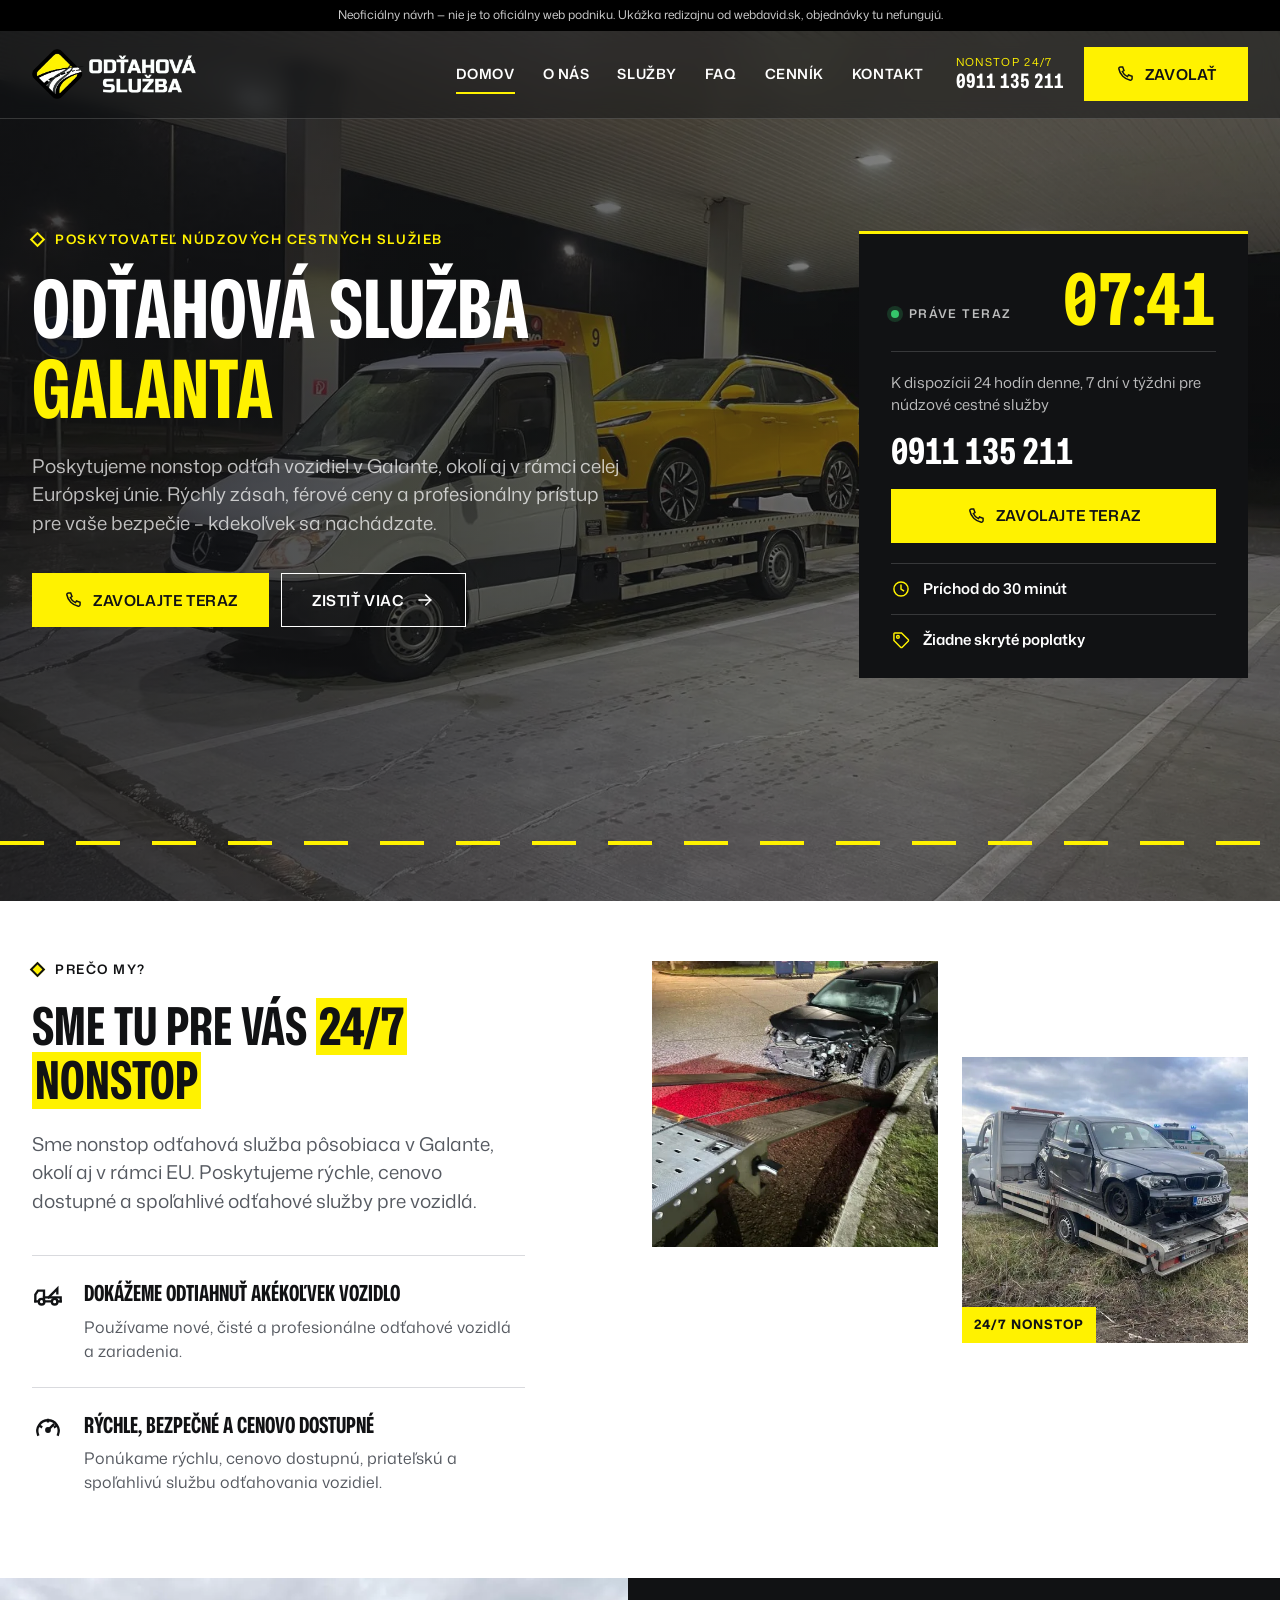
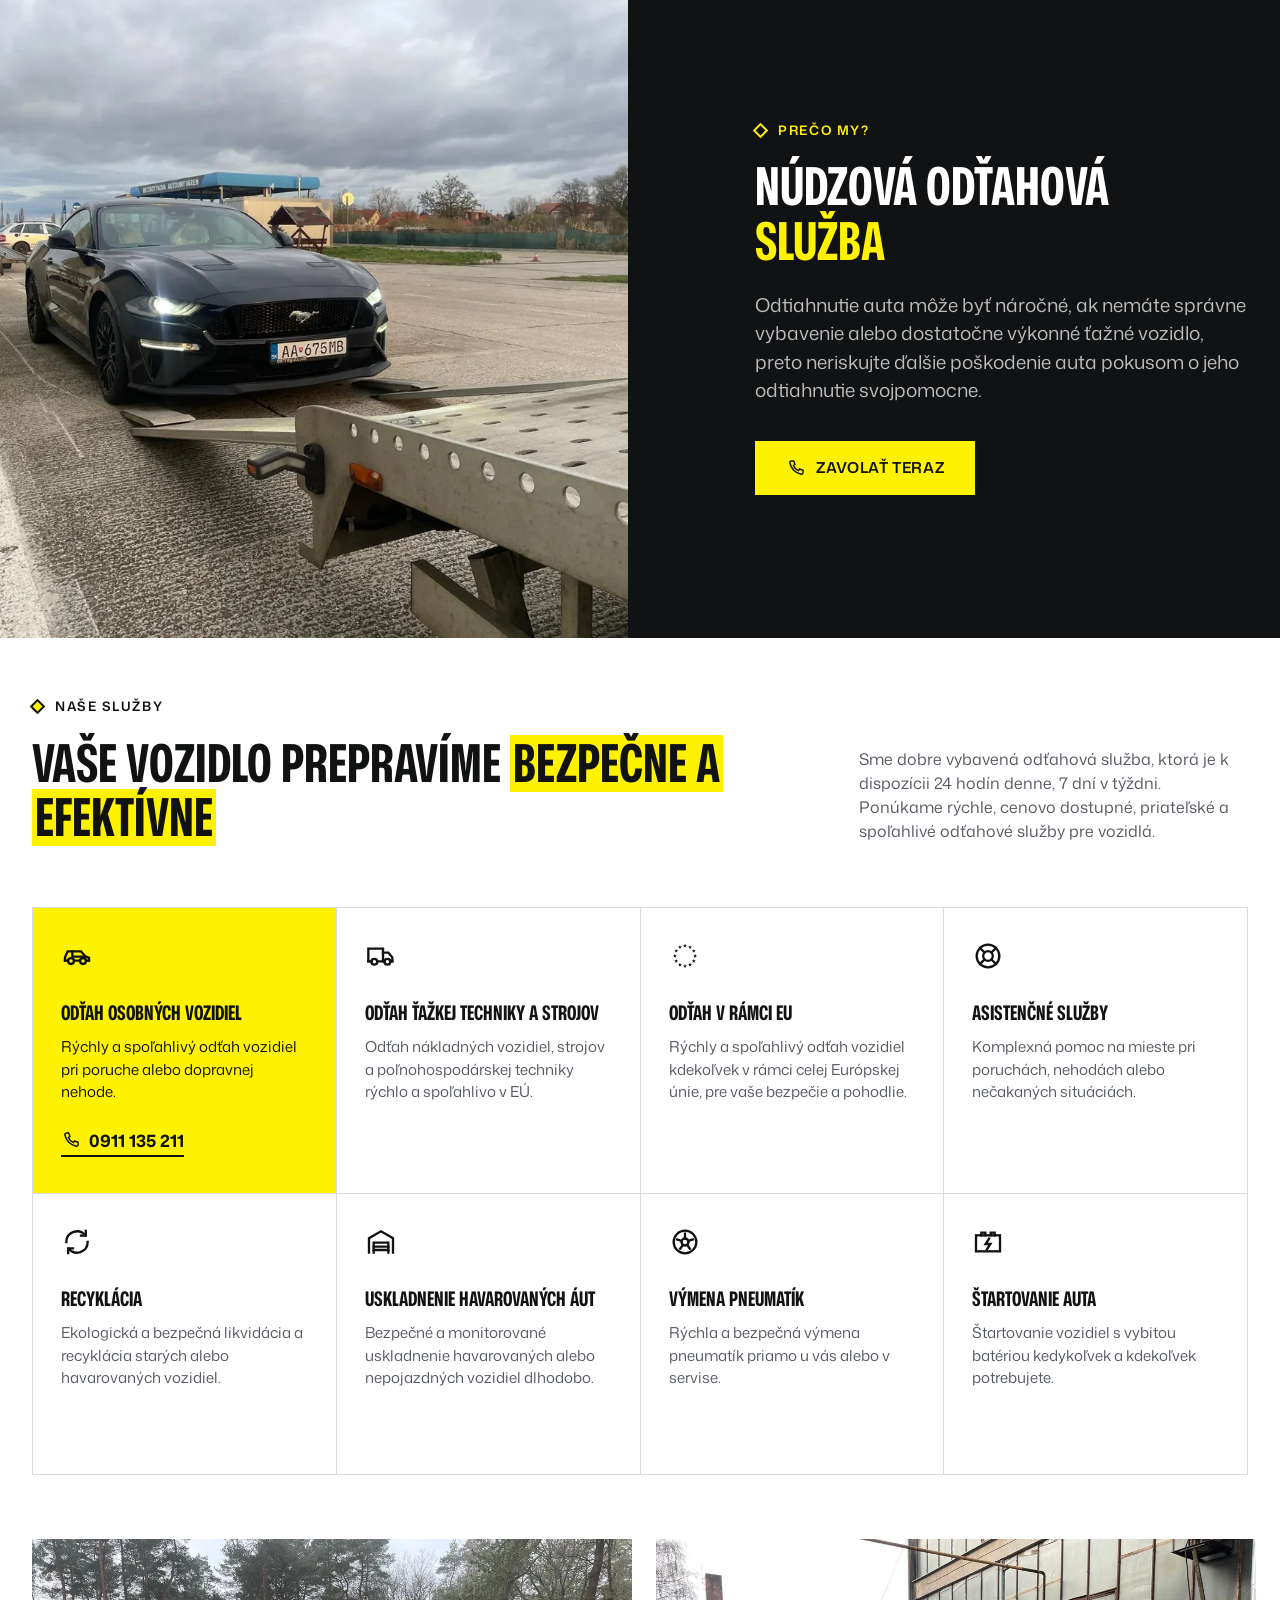
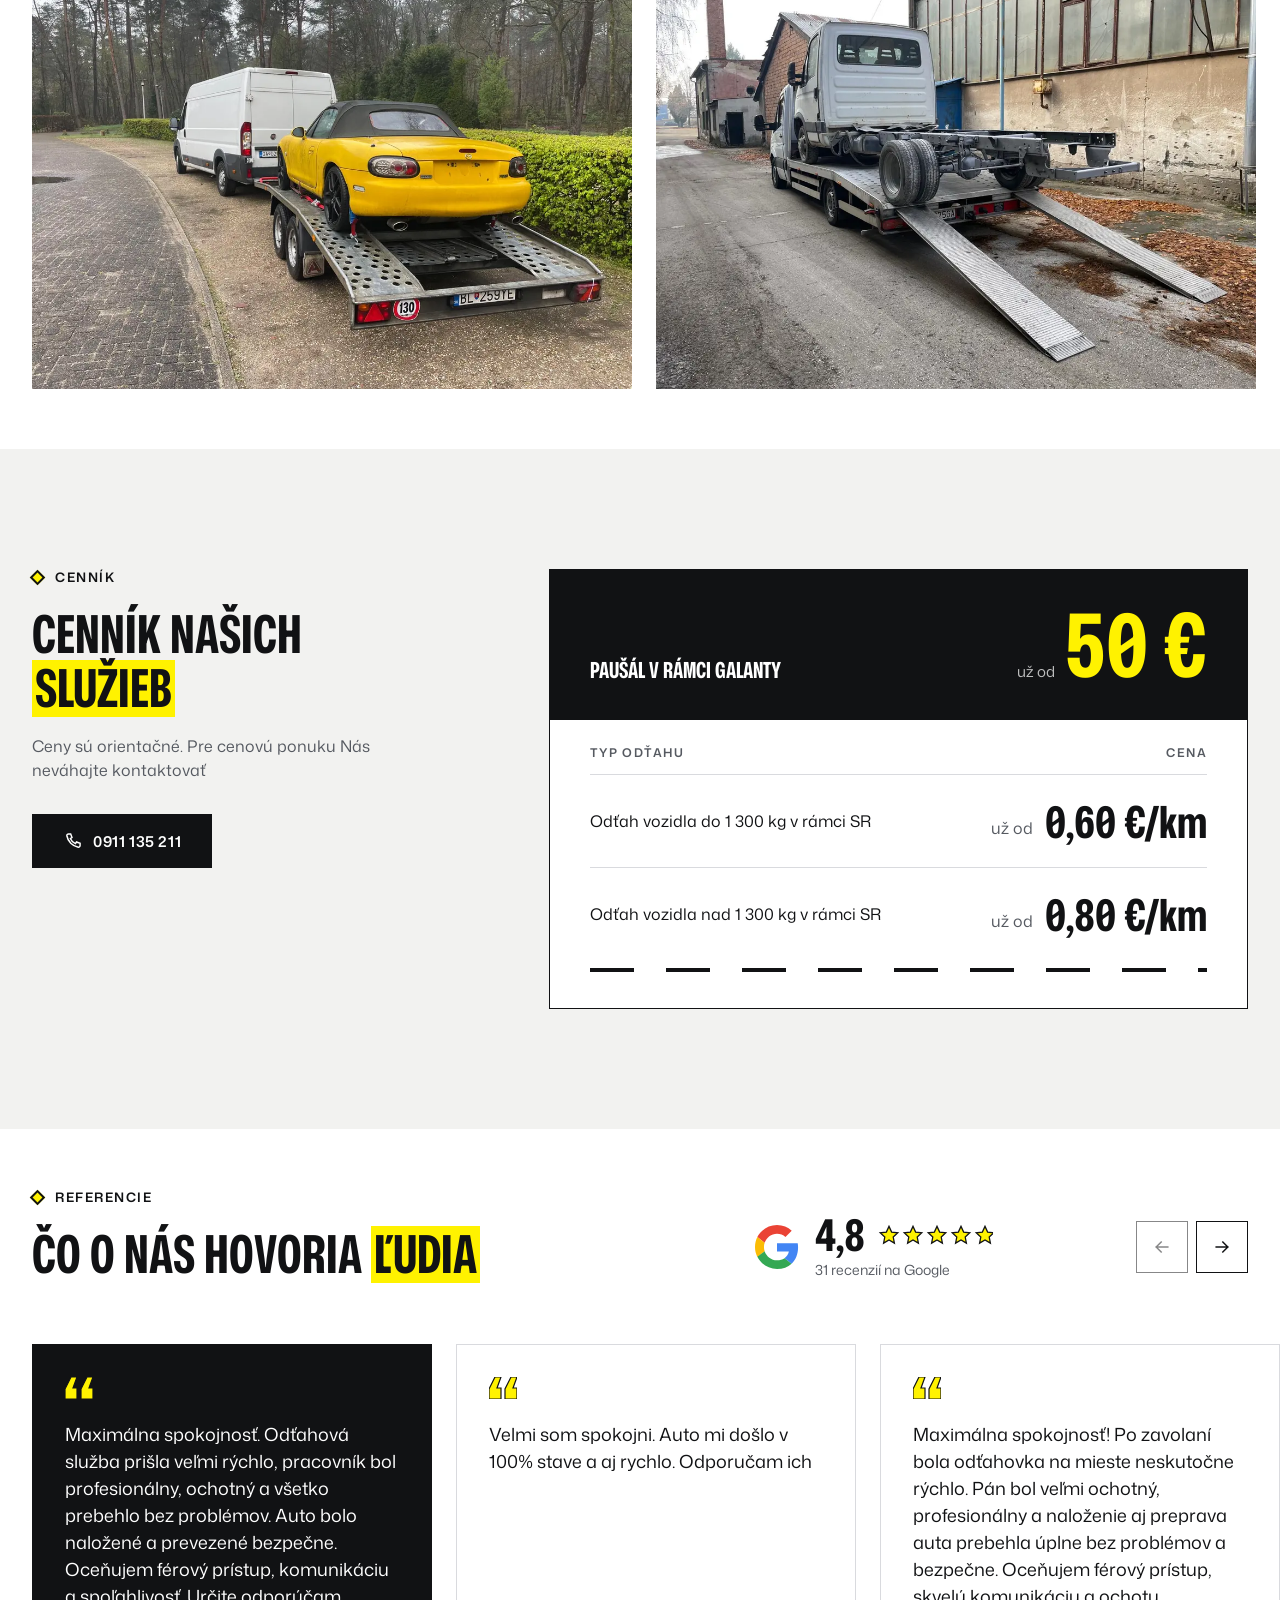
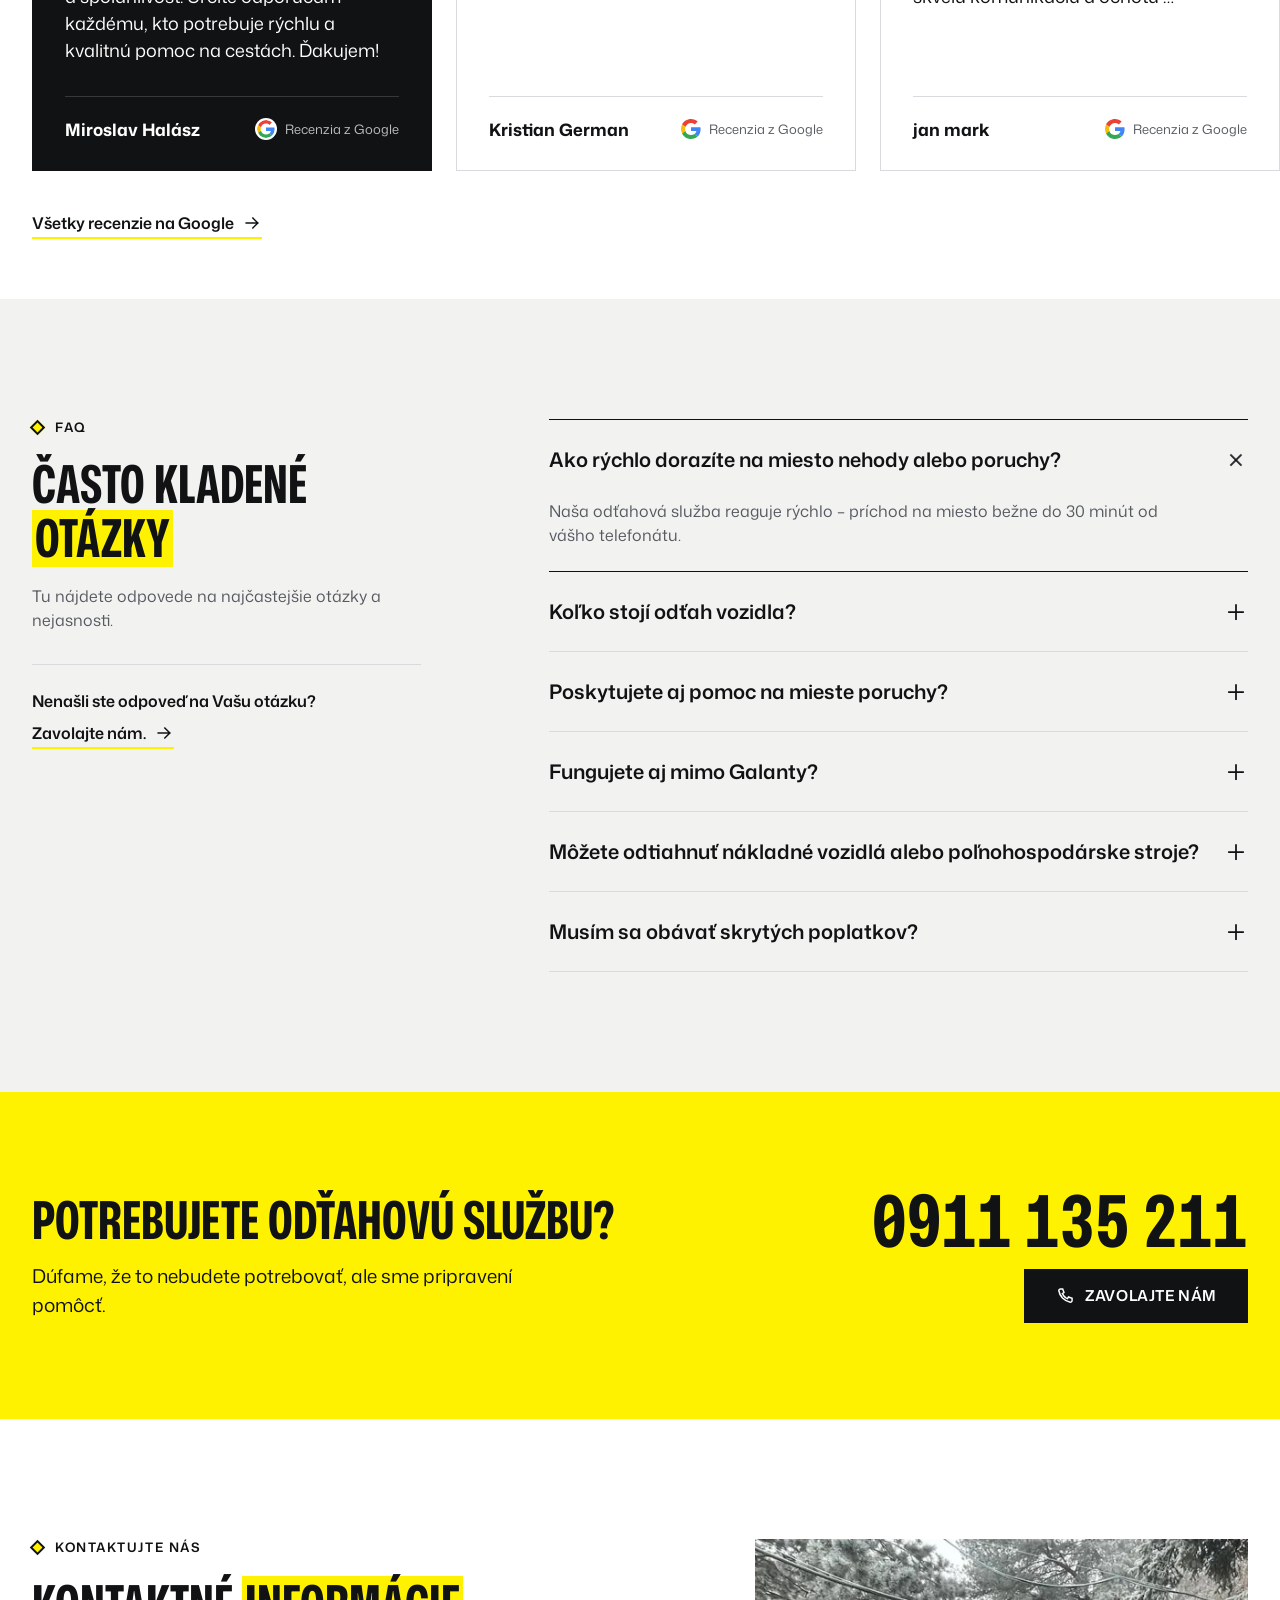
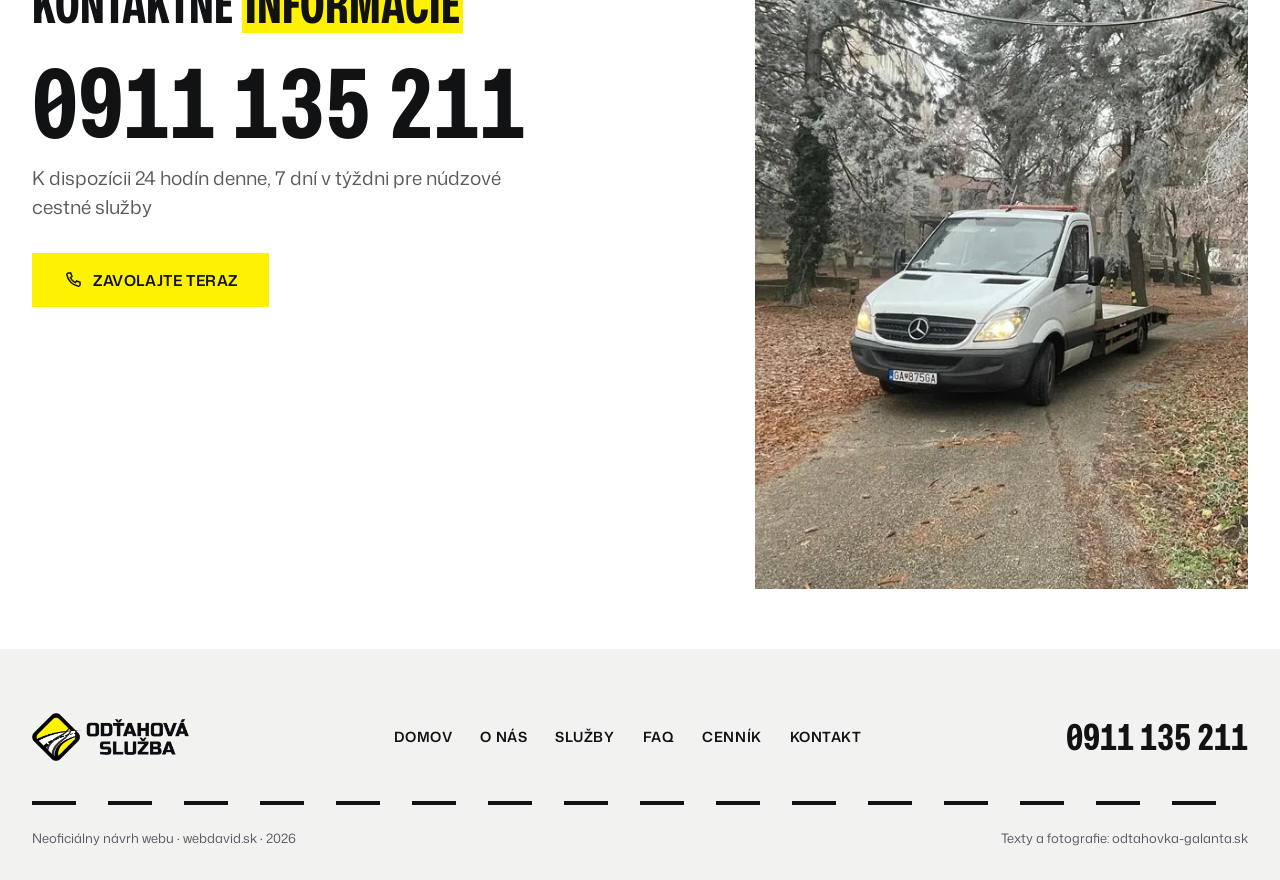
==== commit 218da7f9: "Recenzie z Google namiesto 3 recenzií bez zdroja 22 recenzií z profilu Google (doslovne), logo Googl" ====
--- a/index.html
+++ b/index.html
@@ -15,7 +15,7 @@
 <link rel="stylesheet" href="assets/css/style.css">
 <script type="application/ld+json">{"@context": "https://schema.org", "@type": "AutomotiveBusiness", "name": "Odťahová služba Galanta", "description": "Poskytujeme nonstop odťah vozidiel v Galante, okolí aj v rámci celej Európskej únie. Rýchly zásah, férové ceny a profesionálny prístup.", "telephone": "+421911135211", "url": "https://odtahovka-galanta.sk/", "areaServed": ["Galanta", "Slovensko", "Európska únia"], "openingHours": "Mo-Su 00:00-23:59", "address": {"@type": "PostalAddress", "addressLocality": "Galanta", "addressCountry": "SK"}, "priceRange": "od 50 €"}</script>
 <body>
-<svg width="0" height="0" style="position:absolute" aria-hidden="true"><defs><symbol id="i-phone" viewBox="0 0 24 24"><path d="M6.6 3.5h2.6l1.6 4.3-2 1.3a11.5 11.5 0 0 0 6.1 6.1l1.3-2 4.3 1.6v2.6a2 2 0 0 1-2.2 2A17 17 0 0 1 4.6 5.7a2 2 0 0 1 2-2.2z"/></symbol><symbol id="i-clock" viewBox="0 0 24 24"><circle cx="12" cy="12" r="8.5"/><path d="M12 7.5V12l3 2"/></symbol><symbol id="i-tag" viewBox="0 0 24 24"><path d="M3.5 12.6V4.5a1 1 0 0 1 1-1h8.1l8 8a1.4 1.4 0 0 1 0 2l-7.1 7.1a1.4 1.4 0 0 1-2 0z"/><circle cx="8.3" cy="8.3" r="1.6"/></symbol><symbol id="i-tow" viewBox="0 0 24 24"><path d="M2.5 16v-5l2-3h4.5V16"/><path d="M9 13h12.5v3"/><path d="M12.5 13l6.5-6.5v3.5"/><path d="M2.5 16h2.6M9.3 16h5.6M19.1 16h2.4"/><circle cx="7.2" cy="16.3" r="2.1"/><circle cx="17" cy="16.3" r="2.1"/></symbol><symbol id="i-gauge" viewBox="0 0 24 24"><path d="M4.5 17a8 8 0 1 1 15 0"/><path d="M12 13.5l4-4"/><circle cx="12" cy="13.5" r="1.3"/><path d="M6.9 11.1l-.9-.5M12 7V5.9M17.1 11.1l.9-.5"/></symbol><symbol id="i-car" viewBox="0 0 24 24"><path d="M3 15.5V13l2-4.5h10l3.5 4 2.5.8v2.2"/><path d="M3 15.5h2.2M9.8 15.5h4.4M18.8 15.5H21"/><circle cx="7.5" cy="15.8" r="2.2"/><circle cx="16.5" cy="15.8" r="2.2"/><path d="M8.5 8.5v4h9.5"/></symbol><symbol id="i-truck" viewBox="0 0 24 24"><path d="M2.5 16V6.5h11V16"/><path d="M13.5 9.5h4l3 3.5V16"/><path d="M2.5 16h2.3M9.3 16h5.3M19.1 16h1.4"/><circle cx="7" cy="16.3" r="2.2"/><circle cx="16.8" cy="16.3" r="2.2"/></symbol><symbol id="i-eu" viewBox="0 0 24 24"><polygon points="12.00,2.90 12.40,3.85 13.43,3.94 12.64,4.61 12.88,5.61 12.00,5.08 11.12,5.61 11.36,4.61 10.57,3.94 11.60,3.85" fill="currentColor" stroke="none"/><polygon points="15.80,3.92 16.20,4.87 17.23,4.95 16.44,5.63 16.68,6.63 15.80,6.09 14.92,6.63 15.16,5.63 14.37,4.95 15.40,4.87" fill="currentColor" stroke="none"/><polygon points="18.58,6.70 18.98,7.65 20.01,7.74 19.22,8.41 19.46,9.41 18.58,8.88 17.70,9.41 17.94,8.41 17.16,7.74 18.19,7.65" fill="currentColor" stroke="none"/><polygon points="19.60,10.50 20.00,11.45 21.03,11.54 20.24,12.21 20.48,13.21 19.60,12.68 18.72,13.21 18.96,12.21 18.17,11.54 19.20,11.45" fill="currentColor" stroke="none"/><polygon points="18.58,14.30 18.98,15.25 20.01,15.34 19.22,16.01 19.46,17.01 18.58,16.47 17.70,17.01 17.94,16.01 17.16,15.34 18.19,15.25" fill="currentColor" stroke="none"/><polygon points="15.80,17.08 16.20,18.04 17.23,18.12 16.44,18.79 16.68,19.80 15.80,19.26 14.92,19.80 15.16,18.79 14.37,18.12 15.40,18.04" fill="currentColor" stroke="none"/><polygon points="12.00,18.10 12.40,19.05 13.43,19.14 12.64,19.81 12.88,20.81 12.00,20.28 11.12,20.81 11.36,19.81 10.57,19.14 11.60,19.05" fill="currentColor" stroke="none"/><polygon points="8.20,17.08 8.60,18.04 9.63,18.12 8.84,18.79 9.08,19.80 8.20,19.26 7.32,19.80 7.56,18.79 6.77,18.12 7.80,18.04" fill="currentColor" stroke="none"/><polygon points="5.42,14.30 5.81,15.25 6.84,15.34 6.06,16.01 6.30,17.01 5.42,16.48 4.54,17.01 4.78,16.01 3.99,15.34 5.02,15.25" fill="currentColor" stroke="none"/><polygon points="4.40,10.50 4.80,11.45 5.83,11.54 5.04,12.21 5.28,13.21 4.40,12.68 3.52,13.21 3.76,12.21 2.97,11.54 4.00,11.45" fill="currentColor" stroke="none"/><polygon points="5.42,6.70 5.81,7.65 6.84,7.74 6.06,8.41 6.30,9.41 5.42,8.88 4.54,9.41 4.78,8.41 3.99,7.74 5.02,7.65" fill="currentColor" stroke="none"/><polygon points="8.20,3.92 8.60,4.87 9.63,4.95 8.84,5.63 9.08,6.63 8.20,6.09 7.32,6.63 7.56,5.63 6.77,4.95 7.80,4.87" fill="currentColor" stroke="none"/></symbol><symbol id="i-buoy" viewBox="0 0 24 24"><circle cx="12" cy="12" r="8.5"/><circle cx="12" cy="12" r="3.6"/><path d="M6 6l3.4 3.4M14.6 14.6L18 18M18 6l-3.4 3.4M9.4 14.6L6 18"/></symbol><symbol id="i-recycle" viewBox="0 0 24 24"><path d="M20 12a8 8 0 0 1-14.3 4.9"/><path d="M4 12a8 8 0 0 1 14.3-4.9"/><path d="M18.6 3.6v3.6H15"/><path d="M5.4 20.4v-3.6H9"/></symbol><symbol id="i-garage" viewBox="0 0 24 24"><path d="M3 20V9.2L12 4l9 5.2V20"/><path d="M6.5 20v-7.5h11V20"/><path d="M6.5 15.5h11M6.5 18h11"/></symbol><symbol id="i-tire" viewBox="0 0 24 24"><circle cx="12" cy="12" r="8.5"/><circle cx="12" cy="12" r="2.6"/><path d="M12.00 9.40L12.00 5.80M14.47 11.20L17.90 10.08M13.53 14.10L15.64 17.02M10.47 14.10L8.36 17.02M9.53 11.20L6.10 10.08"/></symbol><symbol id="i-battery" viewBox="0 0 24 24"><rect x="3" y="7" width="18" height="12"/><path d="M7 7V5h3v2M14 7V5h3v2"/><path d="M12.8 9.5l-2.6 4h3.6l-2.6 4"/></symbol><symbol id="i-arrow" viewBox="0 0 24 24"><path d="M5 12h14M13 6l6 6-6 6"/></symbol><symbol id="i-euro" viewBox="0 0 24 24"><circle cx="12" cy="12" r="8.5"/><path d="M15.2 8.6a4 4 0 1 0 0 6.8"/><path d="M7.5 11h5.5M7.5 13.2h5.5"/></symbol><symbol id="i-ontime" viewBox="0 0 24 24"><path d="M20 12.5A8 8 0 1 1 12 4"/><path d="M12 8v4.3l2.6 1.6"/><path d="M15.5 5.5l1.8 1.8 3.4-3.6"/></symbol><symbol id="i-team" viewBox="0 0 24 24"><circle cx="9" cy="8.5" r="3"/><path d="M3.5 19a5.5 5.5 0 0 1 11 0"/><circle cx="17" cy="9.5" r="2.4"/><path d="M15.6 14.2A4.6 4.6 0 0 1 21 18.6"/></symbol><symbol id="i-plus" viewBox="0 0 24 24"><path d="M12 5v14M5 12h14"/></symbol></defs></svg>
+<svg width="0" height="0" style="position:absolute" aria-hidden="true"><defs><symbol id="i-phone" viewBox="0 0 24 24"><path d="M6.6 3.5h2.6l1.6 4.3-2 1.3a11.5 11.5 0 0 0 6.1 6.1l1.3-2 4.3 1.6v2.6a2 2 0 0 1-2.2 2A17 17 0 0 1 4.6 5.7a2 2 0 0 1 2-2.2z"/></symbol><symbol id="i-clock" viewBox="0 0 24 24"><circle cx="12" cy="12" r="8.5"/><path d="M12 7.5V12l3 2"/></symbol><symbol id="i-tag" viewBox="0 0 24 24"><path d="M3.5 12.6V4.5a1 1 0 0 1 1-1h8.1l8 8a1.4 1.4 0 0 1 0 2l-7.1 7.1a1.4 1.4 0 0 1-2 0z"/><circle cx="8.3" cy="8.3" r="1.6"/></symbol><symbol id="i-tow" viewBox="0 0 24 24"><path d="M2.5 16v-5l2-3h4.5V16"/><path d="M9 13h12.5v3"/><path d="M12.5 13l6.5-6.5v3.5"/><path d="M2.5 16h2.6M9.3 16h5.6M19.1 16h2.4"/><circle cx="7.2" cy="16.3" r="2.1"/><circle cx="17" cy="16.3" r="2.1"/></symbol><symbol id="i-gauge" viewBox="0 0 24 24"><path d="M4.5 17a8 8 0 1 1 15 0"/><path d="M12 13.5l4-4"/><circle cx="12" cy="13.5" r="1.3"/><path d="M6.9 11.1l-.9-.5M12 7V5.9M17.1 11.1l.9-.5"/></symbol><symbol id="i-car" viewBox="0 0 24 24"><path d="M3 15.5V13l2-4.5h10l3.5 4 2.5.8v2.2"/><path d="M3 15.5h2.2M9.8 15.5h4.4M18.8 15.5H21"/><circle cx="7.5" cy="15.8" r="2.2"/><circle cx="16.5" cy="15.8" r="2.2"/><path d="M8.5 8.5v4h9.5"/></symbol><symbol id="i-truck" viewBox="0 0 24 24"><path d="M2.5 16V6.5h11V16"/><path d="M13.5 9.5h4l3 3.5V16"/><path d="M2.5 16h2.3M9.3 16h5.3M19.1 16h1.4"/><circle cx="7" cy="16.3" r="2.2"/><circle cx="16.8" cy="16.3" r="2.2"/></symbol><symbol id="i-eu" viewBox="0 0 24 24"><polygon points="12.00,2.90 12.40,3.85 13.43,3.94 12.64,4.61 12.88,5.61 12.00,5.08 11.12,5.61 11.36,4.61 10.57,3.94 11.60,3.85" fill="currentColor" stroke="none"/><polygon points="15.80,3.92 16.20,4.87 17.23,4.95 16.44,5.63 16.68,6.63 15.80,6.09 14.92,6.63 15.16,5.63 14.37,4.95 15.40,4.87" fill="currentColor" stroke="none"/><polygon points="18.58,6.70 18.98,7.65 20.01,7.74 19.22,8.41 19.46,9.41 18.58,8.88 17.70,9.41 17.94,8.41 17.16,7.74 18.19,7.65" fill="currentColor" stroke="none"/><polygon points="19.60,10.50 20.00,11.45 21.03,11.54 20.24,12.21 20.48,13.21 19.60,12.68 18.72,13.21 18.96,12.21 18.17,11.54 19.20,11.45" fill="currentColor" stroke="none"/><polygon points="18.58,14.30 18.98,15.25 20.01,15.34 19.22,16.01 19.46,17.01 18.58,16.47 17.70,17.01 17.94,16.01 17.16,15.34 18.19,15.25" fill="currentColor" stroke="none"/><polygon points="15.80,17.08 16.20,18.04 17.23,18.12 16.44,18.79 16.68,19.80 15.80,19.26 14.92,19.80 15.16,18.79 14.37,18.12 15.40,18.04" fill="currentColor" stroke="none"/><polygon points="12.00,18.10 12.40,19.05 13.43,19.14 12.64,19.81 12.88,20.81 12.00,20.28 11.12,20.81 11.36,19.81 10.57,19.14 11.60,19.05" fill="currentColor" stroke="none"/><polygon points="8.20,17.08 8.60,18.04 9.63,18.12 8.84,18.79 9.08,19.80 8.20,19.26 7.32,19.80 7.56,18.79 6.77,18.12 7.80,18.04" fill="currentColor" stroke="none"/><polygon points="5.42,14.30 5.81,15.25 6.84,15.34 6.06,16.01 6.30,17.01 5.42,16.48 4.54,17.01 4.78,16.01 3.99,15.34 5.02,15.25" fill="currentColor" stroke="none"/><polygon points="4.40,10.50 4.80,11.45 5.83,11.54 5.04,12.21 5.28,13.21 4.40,12.68 3.52,13.21 3.76,12.21 2.97,11.54 4.00,11.45" fill="currentColor" stroke="none"/><polygon points="5.42,6.70 5.81,7.65 6.84,7.74 6.06,8.41 6.30,9.41 5.42,8.88 4.54,9.41 4.78,8.41 3.99,7.74 5.02,7.65" fill="currentColor" stroke="none"/><polygon points="8.20,3.92 8.60,4.87 9.63,4.95 8.84,5.63 9.08,6.63 8.20,6.09 7.32,6.63 7.56,5.63 6.77,4.95 7.80,4.87" fill="currentColor" stroke="none"/></symbol><symbol id="i-buoy" viewBox="0 0 24 24"><circle cx="12" cy="12" r="8.5"/><circle cx="12" cy="12" r="3.6"/><path d="M6 6l3.4 3.4M14.6 14.6L18 18M18 6l-3.4 3.4M9.4 14.6L6 18"/></symbol><symbol id="i-recycle" viewBox="0 0 24 24"><path d="M20 12a8 8 0 0 1-14.3 4.9"/><path d="M4 12a8 8 0 0 1 14.3-4.9"/><path d="M18.6 3.6v3.6H15"/><path d="M5.4 20.4v-3.6H9"/></symbol><symbol id="i-garage" viewBox="0 0 24 24"><path d="M3 20V9.2L12 4l9 5.2V20"/><path d="M6.5 20v-7.5h11V20"/><path d="M6.5 15.5h11M6.5 18h11"/></symbol><symbol id="i-tire" viewBox="0 0 24 24"><circle cx="12" cy="12" r="8.5"/><circle cx="12" cy="12" r="2.6"/><path d="M12.00 9.40L12.00 5.80M14.47 11.20L17.90 10.08M13.53 14.10L15.64 17.02M10.47 14.10L8.36 17.02M9.53 11.20L6.10 10.08"/></symbol><symbol id="i-battery" viewBox="0 0 24 24"><rect x="3" y="7" width="18" height="12"/><path d="M7 7V5h3v2M14 7V5h3v2"/><path d="M12.8 9.5l-2.6 4h3.6l-2.6 4"/></symbol><symbol id="i-arrow" viewBox="0 0 24 24"><path d="M5 12h14M13 6l6 6-6 6"/></symbol><symbol id="i-euro" viewBox="0 0 24 24"><circle cx="12" cy="12" r="8.5"/><path d="M15.2 8.6a4 4 0 1 0 0 6.8"/><path d="M7.5 11h5.5M7.5 13.2h5.5"/></symbol><symbol id="i-ontime" viewBox="0 0 24 24"><path d="M20 12.5A8 8 0 1 1 12 4"/><path d="M12 8v4.3l2.6 1.6"/><path d="M15.5 5.5l1.8 1.8 3.4-3.6"/></symbol><symbol id="i-team" viewBox="0 0 24 24"><circle cx="9" cy="8.5" r="3"/><path d="M3.5 19a5.5 5.5 0 0 1 11 0"/><circle cx="17" cy="9.5" r="2.4"/><path d="M15.6 14.2A4.6 4.6 0 0 1 21 18.6"/></symbol><symbol id="i-plus" viewBox="0 0 24 24"><path d="M12 5v14M5 12h14"/></symbol><symbol id="i-google" viewBox="0 0 48 48"><path fill="#EA4335" d="M24 9.5c3.54 0 6.71 1.22 9.21 3.6l6.85-6.85C35.9 2.38 30.47 0 24 0 14.62 0 6.51 5.38 2.56 13.22l7.98 6.19C12.43 13.72 17.74 9.5 24 9.5z"/><path fill="#4285F4" d="M46.98 24.55c0-1.57-.15-3.09-.38-4.55H24v9.02h12.94c-.58 2.96-2.26 5.48-4.78 7.18l7.73 6c4.51-4.18 7.09-10.36 7.09-17.65z"/><path fill="#FBBC05" d="M10.53 28.59c-.48-1.45-.76-2.99-.76-4.59s.27-3.14.76-4.59l-7.98-6.19C.92 16.46 0 20.12 0 24c0 3.88.92 7.54 2.56 10.78l7.97-6.19z"/><path fill="#34A853" d="M24 48c6.48 0 11.91-2.13 15.89-5.81l-7.73-6c-2.15 1.45-4.92 2.3-8.16 2.3-6.26 0-11.57-4.22-13.47-9.91l-7.98 6.19C6.51 42.62 14.62 48 24 48z"/></symbol></defs></svg>
 <p class="demo">Neoficiálny návrh — nie je to oficiálny web podniku. Ukážka redizajnu od webdavid.sk, objednávky tu nefungujú.</p>
 <header class="top" id="top">
   <div class="kontajner top__in">
@@ -142,24 +142,84 @@
 
 <section class="sekcia refs" id="referencie" aria-labelledby="ref-h">
   <div class="kontajner">
-    <div class="shead">
+    <div class="shead shead--refs">
       <div><p class="eyebrow"><span class="eyebrow__mark" aria-hidden="true"></span>Referencie</p><h2 id="ref-h">Čo o nás hovoria <span class="hl">ľudia</span></h2></div>
-      <p>Sme dobre vybavená odťahová služba, ktorá je k dispozícii 24 hodín denne, 7 dní v týždni. Ponúkame rýchle, cenovo dostupné, priateľské a spoľahlivé odťahové služby pre vozidlá.</p>
-    </div>
-  </div>
-  <div class="refs__row" tabindex="0" aria-label="Referencie"><article class="ref ref--lead">
-        <div class="ref__score"><b class="num">5,0</b><span class="stars" role="img" aria-label="Hodnotenie 5,0 z 5"><span class="stars__fill" style="width:100%"></span></span></div>
-        <blockquote>Rýchly príchod, profesionálny prístup a férová cena.</blockquote>
-        <footer><h3>Marek F.</h3><span>Pred 2 týždňami</span></footer>
-      </article><article class="ref">
-        <div class="ref__score"><b class="num">4,7</b><span class="stars" role="img" aria-label="Hodnotenie 4,7 z 5"><span class="stars__fill" style="width:94%"></span></span></div>
-        <blockquote>Spoľahlivá odťahová služba, ktorá dorazila presne podľa dohody.</blockquote>
-        <footer><h3>Ivan P.</h3><span>Pred mesiacom</span></footer>
-      </article><article class="ref">
-        <div class="ref__score"><b class="num">4,6</b><span class="stars" role="img" aria-label="Hodnotenie 4,6 z 5"><span class="stars__fill" style="width:92%"></span></span></div>
-        <blockquote>Skvelá komunikácia a bezproblémový odťah</blockquote>
-        <footer><h3>Lukáš S.</h3><span>3 dni dozadu</span></footer>
-      </article></div>
+      <div class="gbadge">
+        <a class="gbadge__link" href="https://search.google.com/local/reviews?placeid=ChIJV22LMRlla0cRV9cov1G9rgE" target="_blank" rel="noopener">
+          <svg class="glogo" aria-hidden="true"><use href="#i-google"/></svg><span class="gbadge__txt"><span class="gbadge__score"><b class="num">4,8</b><span class="stars" role="img" aria-label="Hodnotenie 4,8 z 5"><span class="stars__fill" style="width:96%"></span></span></span><span>31 recenzií na Google</span></span>
+        </a>
+        <div class="refs__nav"><button class="arrow" type="button" data-refs="-1" aria-label="Predošlé recenzie"><svg class="i" aria-hidden="true"><use href="#i-arrow"/></svg></button><button class="arrow" type="button" data-refs="1" aria-label="Ďalšie recenzie"><svg class="i" aria-hidden="true"><use href="#i-arrow"/></svg></button></div>
+      </div>
+    </div>
+  </div>
+  <div class="refs__row" tabindex="0" aria-label="Recenzie z Google" data-refs-row><a class="ref ref--lead" href="https://search.google.com/local/reviews?placeid=ChIJV22LMRlla0cRV9cov1G9rgE" target="_blank" rel="noopener" aria-label="Recenzia: Miroslav Halász — otvoriť recenzie na Google">
+        <blockquote>Maximálna spokojnosť. Odťahová služba prišla veľmi rýchlo, pracovník bol profesionálny, ochotný a všetko prebehlo bez problémov. Auto bolo naložené a prevezené bezpečne. Oceňujem férový prístup, komunikáciu a spoľahlivosť. Určite odporúčam každému, kto potrebuje rýchlu a kvalitnú pomoc na cestách. Ďakujem!</blockquote>
+        <span class="ref__foot"><b class="ref__name">Miroslav Halász</b><span class="ref__src"><svg class="glogo" aria-hidden="true"><use href="#i-google"/></svg>Recenzia z Google</span></span>
+      </a><a class="ref" href="https://search.google.com/local/reviews?placeid=ChIJV22LMRlla0cRV9cov1G9rgE" target="_blank" rel="noopener" aria-label="Recenzia: Kristian German — otvoriť recenzie na Google">
+        <blockquote>Velmi som spokojni. Auto mi došlo v 100% stave a aj rychlo. Odporučam ich</blockquote>
+        <span class="ref__foot"><b class="ref__name">Kristian German</b><span class="ref__src"><svg class="glogo" aria-hidden="true"><use href="#i-google"/></svg>Recenzia z Google</span></span>
+      </a><a class="ref" href="https://search.google.com/local/reviews?placeid=ChIJV22LMRlla0cRV9cov1G9rgE" target="_blank" rel="noopener" aria-label="Recenzia: jan mark — otvoriť recenzie na Google">
+        <blockquote>Maximálna spokojnosť! Po zavolaní bola odťahovka na mieste neskutočne rýchlo. Pán bol veľmi ochotný, profesionálny a naloženie aj preprava auta prebehla úplne bez problémov a bezpečne. Oceňujem férový prístup, skvelú komunikáciu a ochotu …</blockquote>
+        <span class="ref__foot"><b class="ref__name">jan mark</b><span class="ref__src"><svg class="glogo" aria-hidden="true"><use href="#i-google"/></svg>Recenzia z Google</span></span>
+      </a><a class="ref" href="https://search.google.com/local/reviews?placeid=ChIJV22LMRlla0cRV9cov1G9rgE" target="_blank" rel="noopener" aria-label="Recenzia: Chiara Horváthová — otvoriť recenzie na Google">
+        <blockquote>Vrelo odporúčam všetkými desiatimi prstami. Veľmi priateľský prístup, šikovný a aj bol rýchly. Ako sme mu zavolali tak prišiel do 15 min a ešte rýchlejšie vybavil problém, ktorý som mala. Ďakujem naozaj</blockquote>
+        <span class="ref__foot"><b class="ref__name">Chiara Horváthová</b><span class="ref__src"><svg class="glogo" aria-hidden="true"><use href="#i-google"/></svg>Recenzia z Google</span></span>
+      </a><a class="ref" href="https://search.google.com/local/reviews?placeid=ChIJV22LMRlla0cRV9cov1G9rgE" target="_blank" rel="noopener" aria-label="Recenzia: Jan Čoupek — otvoriť recenzie na Google">
+        <blockquote>Super služba. Odtah prisel rychlo a aj ferova cena za opravu aj odtah. Odporucam. …</blockquote>
+        <span class="ref__foot"><b class="ref__name">Jan Čoupek</b><span class="ref__src"><svg class="glogo" aria-hidden="true"><use href="#i-google"/></svg>Recenzia z Google</span></span>
+      </a><a class="ref" href="https://search.google.com/local/reviews?placeid=ChIJV22LMRlla0cRV9cov1G9rgE" target="_blank" rel="noopener" aria-label="Recenzia: Norbert Pompa — otvoriť recenzie na Google">
+        <blockquote>Ďakujem velmi pekne za pomoc. Keď v stresujúcej situácii pri poruche auta mi poisťovňa vôbec nebola ústretová pán Lehoczký okamžite ponúkol riešenie, aj odťah nepojazdného vozidla, okamžitá správna diagnostika, oprava vozidla. A to všetko za naozaj prijatelnú cenu, rýchle vybavenie. Velmi pekne ešte raz ďakujem.</blockquote>
+        <span class="ref__foot"><b class="ref__name">Norbert Pompa</b><span class="ref__src"><svg class="glogo" aria-hidden="true"><use href="#i-google"/></svg>Recenzia z Google</span></span>
+      </a><a class="ref" href="https://search.google.com/local/reviews?placeid=ChIJV22LMRlla0cRV9cov1G9rgE" target="_blank" rel="noopener" aria-label="Recenzia: leonard krivosek — otvoriť recenzie na Google">
+        <blockquote>Super prístup profi robota .dakujem ;)</blockquote>
+        <span class="ref__foot"><b class="ref__name">leonard krivosek</b><span class="ref__src"><svg class="glogo" aria-hidden="true"><use href="#i-google"/></svg>Recenzia z Google</span></span>
+      </a><a class="ref" href="https://search.google.com/local/reviews?placeid=ChIJV22LMRlla0cRV9cov1G9rgE" target="_blank" rel="noopener" aria-label="Recenzia: Farkaš Gustáv — otvoriť recenzie na Google">
+        <blockquote>Veľká pomoc v nepríjemnej situácii. Pán bol veľmi ochotný, šikovný a poradil si s vytiahnutím auta z blata raz-dva. Keby sa dalo, dám aj 10 hviezdičiek. Ešte raz ďakujem!</blockquote>
+        <span class="ref__foot"><b class="ref__name">Farkaš Gustáv</b><span class="ref__src"><svg class="glogo" aria-hidden="true"><use href="#i-google"/></svg>Recenzia z Google</span></span>
+      </a><a class="ref" href="https://search.google.com/local/reviews?placeid=ChIJV22LMRlla0cRV9cov1G9rgE" target="_blank" rel="noopener" aria-label="Recenzia: Zuzana Millerova — otvoriť recenzie na Google">
+        <blockquote>Maximálna spokojnosť ochota rýchlosť cena fajn.Odporucam všetkým. …</blockquote>
+        <span class="ref__foot"><b class="ref__name">Zuzana Millerova</b><span class="ref__src"><svg class="glogo" aria-hidden="true"><use href="#i-google"/></svg>Recenzia z Google</span></span>
+      </a><a class="ref" href="https://search.google.com/local/reviews?placeid=ChIJV22LMRlla0cRV9cov1G9rgE" target="_blank" rel="noopener" aria-label="Recenzia: Adrián Hátaš — otvoriť recenzie na Google">
+        <blockquote>Dnes nečakaný problém po ceste a excelentné poriešený. Príjemná komunikácia, perfektný ľudský prístup počas pomoci. Páni veľmi pekne ďakujem za pomoc v núdzi nesmierne si vážim takých profesionálov.</blockquote>
+        <span class="ref__foot"><b class="ref__name">Adrián Hátaš</b><span class="ref__src"><svg class="glogo" aria-hidden="true"><use href="#i-google"/></svg>Recenzia z Google</span></span>
+      </a><a class="ref" href="https://search.google.com/local/reviews?placeid=ChIJV22LMRlla0cRV9cov1G9rgE" target="_blank" rel="noopener" aria-label="Recenzia: Andrea Stašková — otvoriť recenzie na Google">
+        <blockquote>Skvelý prístup, profesionálny, ľudský a rýchla výmena kolesa. …</blockquote>
+        <span class="ref__foot"><b class="ref__name">Andrea Stašková</b><span class="ref__src"><svg class="glogo" aria-hidden="true"><use href="#i-google"/></svg>Recenzia z Google</span></span>
+      </a><a class="ref" href="https://search.google.com/local/reviews?placeid=ChIJV22LMRlla0cRV9cov1G9rgE" target="_blank" rel="noopener" aria-label="Recenzia: Viktor Mordavský — otvoriť recenzie na Google">
+        <blockquote>Pána som zrejme zobudil ale za 45min bol na mieste - v Sládkovičove. Super prístup.</blockquote>
+        <span class="ref__foot"><b class="ref__name">Viktor Mordavský</b><span class="ref__src"><svg class="glogo" aria-hidden="true"><use href="#i-google"/></svg>Recenzia z Google</span></span>
+      </a><a class="ref" href="https://search.google.com/local/reviews?placeid=ChIJV22LMRlla0cRV9cov1G9rgE" target="_blank" rel="noopener" aria-label="Recenzia: Samuel Kralik — otvoriť recenzie na Google">
+        <blockquote>Mal som vážnu dopravnú nehodu a vďaka odťahovej službe Galanta som všetko pohodlne vybavil z nemocnice. Veľká vďaka za profesionálny prístup…</blockquote>
+        <span class="ref__foot"><b class="ref__name">Samuel Kralik</b><span class="ref__src"><svg class="glogo" aria-hidden="true"><use href="#i-google"/></svg>Recenzia z Google</span></span>
+      </a><a class="ref" href="https://search.google.com/local/reviews?placeid=ChIJV22LMRlla0cRV9cov1G9rgE" target="_blank" rel="noopener" aria-label="Recenzia: dusan schiffel — otvoriť recenzie na Google">
+        <blockquote>Pri nakupe mojho vozidla ,ktore bolo docasne odhlasene a bolo potrebne ho odviest na odtahove bol pan majitel pripraveny na vsetky moje poziadavky . Jeho vystupovanie aj flexi pristup bol exelentny. Mozem len doporucit . Ked budem este nikedy potrebovat odtah viem na koho sa mozem obratit.</blockquote>
+        <span class="ref__foot"><b class="ref__name">dusan schiffel</b><span class="ref__src"><svg class="glogo" aria-hidden="true"><use href="#i-google"/></svg>Recenzia z Google</span></span>
+      </a><a class="ref" href="https://search.google.com/local/reviews?placeid=ChIJV22LMRlla0cRV9cov1G9rgE" target="_blank" rel="noopener" aria-label="Recenzia: Lucia Jasencová — otvoriť recenzie na Google">
+        <blockquote>Ďakujem za rýchlu a profesionálnu pomoc na ceste. Bola som maximálne spokojná s prístupom pána odťahovkára, odporúčam každému.</blockquote>
+        <span class="ref__foot"><b class="ref__name">Lucia Jasencová</b><span class="ref__src"><svg class="glogo" aria-hidden="true"><use href="#i-google"/></svg>Recenzia z Google</span></span>
+      </a><a class="ref" href="https://search.google.com/local/reviews?placeid=ChIJV22LMRlla0cRV9cov1G9rgE" target="_blank" rel="noopener" aria-label="Recenzia: Peter Bogdany — otvoriť recenzie na Google">
+        <blockquote>Rýchla pomoc, ochotný prístup, maximálne nápomocný, flexibilný, za mňa spokojnosť, odporúčam.</blockquote>
+        <span class="ref__foot"><b class="ref__name">Peter Bogdany</b><span class="ref__src"><svg class="glogo" aria-hidden="true"><use href="#i-google"/></svg>Recenzia z Google</span></span>
+      </a><a class="ref" href="https://search.google.com/local/reviews?placeid=ChIJV22LMRlla0cRV9cov1G9rgE" target="_blank" rel="noopener" aria-label="Recenzia: Monika Beringerova — otvoriť recenzie na Google">
+        <blockquote>Veľmi spoľahlivý pán a perfektná skúsenosť,ďakujem za dokonalú službu.</blockquote>
+        <span class="ref__foot"><b class="ref__name">Monika Beringerova</b><span class="ref__src"><svg class="glogo" aria-hidden="true"><use href="#i-google"/></svg>Recenzia z Google</span></span>
+      </a><a class="ref" href="https://search.google.com/local/reviews?placeid=ChIJV22LMRlla0cRV9cov1G9rgE" target="_blank" rel="noopener" aria-label="Recenzia: Lukas Ondreicka — otvoriť recenzie na Google">
+        <blockquote>Profesionálne jednanie, veľká spokojnosť, odporúčam všetkými 10-timi</blockquote>
+        <span class="ref__foot"><b class="ref__name">Lukas Ondreicka</b><span class="ref__src"><svg class="glogo" aria-hidden="true"><use href="#i-google"/></svg>Recenzia z Google</span></span>
+      </a><a class="ref" href="https://search.google.com/local/reviews?placeid=ChIJV22LMRlla0cRV9cov1G9rgE" target="_blank" rel="noopener" aria-label="Recenzia: kiwicik sebka — otvoriť recenzie na Google">
+        <blockquote>Super prístup, poriesili sme všetko čo sme potrebovali , určite odporúčam</blockquote>
+        <span class="ref__foot"><b class="ref__name">kiwicik sebka</b><span class="ref__src"><svg class="glogo" aria-hidden="true"><use href="#i-google"/></svg>Recenzia z Google</span></span>
+      </a><a class="ref" href="https://search.google.com/local/reviews?placeid=ChIJV22LMRlla0cRV9cov1G9rgE" target="_blank" rel="noopener" aria-label="Recenzia: Matej Tytykalo — otvoriť recenzie na Google">
+        <blockquote>Skvelý a rýchly odťah !</blockquote>
+        <span class="ref__foot"><b class="ref__name">Matej Tytykalo</b><span class="ref__src"><svg class="glogo" aria-hidden="true"><use href="#i-google"/></svg>Recenzia z Google</span></span>
+      </a><a class="ref" href="https://search.google.com/local/reviews?placeid=ChIJV22LMRlla0cRV9cov1G9rgE" target="_blank" rel="noopener" aria-label="Recenzia: Marek Mišovič — otvoriť recenzie na Google">
+        <blockquote>Spokojnosť s rýchlosťou a ochotou. Odporúčam</blockquote>
+        <span class="ref__foot"><b class="ref__name">Marek Mišovič</b><span class="ref__src"><svg class="glogo" aria-hidden="true"><use href="#i-google"/></svg>Recenzia z Google</span></span>
+      </a><a class="ref" href="https://search.google.com/local/reviews?placeid=ChIJV22LMRlla0cRV9cov1G9rgE" target="_blank" rel="noopener" aria-label="Recenzia: dominik krajčovič — otvoriť recenzie na Google">
+        <blockquote>Tichý, flexibilný,detailista = Odborník</blockquote>
+        <span class="ref__foot"><b class="ref__name">dominik krajčovič</b><span class="ref__src"><svg class="glogo" aria-hidden="true"><use href="#i-google"/></svg>Recenzia z Google</span></span>
+      </a></div>
+  <div class="kontajner refs__more"><a class="link" href="https://search.google.com/local/reviews?placeid=ChIJV22LMRlla0cRV9cov1G9rgE" target="_blank" rel="noopener">Všetky recenzie na Google <svg class="i" aria-hidden="true"><use href="#i-arrow"/></svg></a></div>
 </section>
 
 <section class="sekcia faq" id="faq" aria-labelledby="faq-h">
--- a/assets/css/style.css
+++ b/assets/css/style.css
@@ -48,7 +48,7 @@
 .kontajner{width:100%;max-width:var(--kontajner);margin-inline:auto}
 
 /* ---------- typografia ---------- */
-h1,h2,.cta__num,.contact__tel,.disp__clock,.disp__tel,.board__amt b,.board__row b,.ref__score b,.foot__tel{
+h1,h2,.cta__num,.contact__tel,.disp__clock,.disp__tel,.board__amt b,.board__row b,.foot__tel{
   font-family:var(--f);font-stretch:75%;font-weight:700;letter-spacing:0}
 h1{font-size:var(--h1);line-height:1;text-transform:uppercase}
 h2{font-size:var(--h2);line-height:1.04;text-transform:uppercase}
@@ -264,25 +264,47 @@
 .refs__row{--rp:var(--pad);display:flex;gap:var(--medzera);overflow-x:auto;scroll-snap-type:x mandatory;scrollbar-width:none;
   padding-inline:var(--rp);scroll-padding-inline:var(--rp);margin-inline:calc(-1 * var(--pad))}
 .refs__row::-webkit-scrollbar{display:none}
-.ref{flex:0 0 min(84vw,480px);scroll-snap-align:start;border:1px solid var(--line);padding:28px 24px;display:flex;flex-direction:column}
+.ref{flex:0 0 min(84vw,420px);scroll-snap-align:start;border:1px solid var(--line);padding:28px 24px 24px;display:flex;flex-direction:column;
+  transition:border-color .15s,background-color .15s}
+.ref:hover{border-color:var(--ink)}
 .ref--lead{background:var(--ink);color:var(--white);border-color:var(--ink)}
-.ref__score{display:flex;align-items:center;gap:16px}
-.ref__score b{font-size:56px;line-height:.9}
-.stars{position:relative;display:inline-block;width:120px;height:22px;
+.ref--lead:hover{background:#000}
+.ref blockquote{position:relative;font-size:17px;line-height:1.5;margin:0 0 32px;padding-top:44px}
+.ref blockquote::before{content:"";position:absolute;top:0;left:0;width:28px;height:22px;
+  background:url("data:image/svg+xml,%3Csvg xmlns='http://www.w3.org/2000/svg' viewBox='0 0 28 22'%3E%3Cpath d='M0 22V12L6 0h6L8 11h4v11zm16 0V12l6-12h6l-4 11h4v11z' fill='%23fff200' stroke='%23111214' stroke-width='1.2'/%3E%3C/svg%3E") 0 0/28px 22px no-repeat}
+.ref__foot{margin-top:auto;padding-top:20px;border-top:1px solid var(--line);display:flex;flex-wrap:wrap;justify-content:space-between;align-items:center;gap:8px 16px}
+.ref--lead .ref__foot{border-color:var(--line-dark)}
+.ref__name{font-size:17px;font-weight:700;white-space:nowrap}
+.ref__src{display:inline-flex;align-items:center;gap:8px;font-size:13px;color:var(--ink-2);white-space:nowrap}
+.ref--lead .ref__src{color:var(--on-dark-2)}
+.glogo{width:20px;height:20px;flex:none}
+.ref--lead .ref__src .glogo{background:var(--white);border-radius:50%;padding:2px;width:22px;height:22px}
+
+.stars{position:relative;display:inline-block;flex:none;width:120px;height:22px;
   background:url("data:image/svg+xml,%3Csvg xmlns='http://www.w3.org/2000/svg' viewBox='0 0 24 24'%3E%3Cpath d='M12 2.6l2.9 6.2 6.7.8-5 4.6 1.3 6.7L12 17.5l-5.9 3.4 1.3-6.7-5-4.6 6.7-.8z' fill='%23d9dade'/%3E%3C/svg%3E") 0 0/24px 22px repeat-x}
 .stars__fill{position:absolute;inset:0 auto 0 0;
   background:url("data:image/svg+xml,%3Csvg xmlns='http://www.w3.org/2000/svg' viewBox='0 0 24 24'%3E%3Cpath d='M12 2.6l2.9 6.2 6.7.8-5 4.6 1.3 6.7L12 17.5l-5.9 3.4 1.3-6.7-5-4.6 6.7-.8z' fill='%23fff200' stroke='%23111214' stroke-width='1.4'/%3E%3C/svg%3E") 0 0/24px 22px repeat-x}
-.ref--lead .stars{background-image:url("data:image/svg+xml,%3Csvg xmlns='http://www.w3.org/2000/svg' viewBox='0 0 24 24'%3E%3Cpath d='M12 2.6l2.9 6.2 6.7.8-5 4.6 1.3 6.7L12 17.5l-5.9 3.4 1.3-6.7-5-4.6 6.7-.8z' fill='%233a3c41'/%3E%3C/svg%3E")}
-.ref blockquote{font-size:19px;line-height:1.45;margin:28px 0 32px}
-.ref footer{margin-top:auto;padding-top:20px;border-top:1px solid var(--line);display:flex;justify-content:space-between;align-items:baseline;gap:16px}
-.ref--lead footer{border-color:var(--line-dark)}
-.ref footer h3{font-size:20px}
-.ref footer span{font-size:14px;color:var(--ink-2)}
-.ref--lead footer span{color:var(--on-dark-2)}
+.gbadge{display:flex;align-items:center;justify-content:space-between;gap:24px}
+.gbadge__link{display:inline-flex;align-items:center;gap:16px}
+.gbadge__link .glogo{width:44px;height:44px}
+.gbadge__txt{display:flex;flex-direction:column;gap:4px;font-size:14px;color:var(--ink-2)}
+.gbadge__link:hover .gbadge__txt>span:last-child{color:var(--ink);text-decoration:underline;text-decoration-color:var(--acc);text-decoration-thickness:3px;text-underline-offset:4px}
+.gbadge__score{display:flex;align-items:center;gap:12px}
+.gbadge__score b{font-family:var(--f);font-stretch:75%;font-weight:700;font-size:44px;line-height:.9;color:var(--ink)}
+.refs__nav{display:none;gap:8px}
+.arrow{width:52px;height:52px;display:inline-flex;align-items:center;justify-content:center;border:1px solid var(--ink);background:var(--white);color:var(--ink);cursor:pointer;padding:0}
+.arrow:hover{background:var(--acc);border-color:var(--acc)}
+.arrow[data-refs="-1"] .i{transform:rotate(180deg)}
+.arrow:disabled{opacity:.5;cursor:default;background:var(--white);border-color:var(--ink)}
+.refs__more{margin-top:32px}
 @media (min-width:1024px){
   .refs__row{--rp:max(var(--pad),calc((100vw - var(--kontajner))/2))}
-  .ref{padding:36px 36px 32px;min-height:340px}
-  .ref blockquote{font-size:22px}
+  .ref{flex-basis:400px;padding:32px 32px 28px;min-height:380px}
+  .ref blockquote{font-size:18px}
+  .shead--refs>div:first-child{grid-column:1 / span 7}
+  .shead--refs>.gbadge{grid-column:8 / span 5}
+  .refs__nav{display:flex}
+  .refs__more{margin-top:40px}
 }
 
 /* ---------- FAQ ---------- */
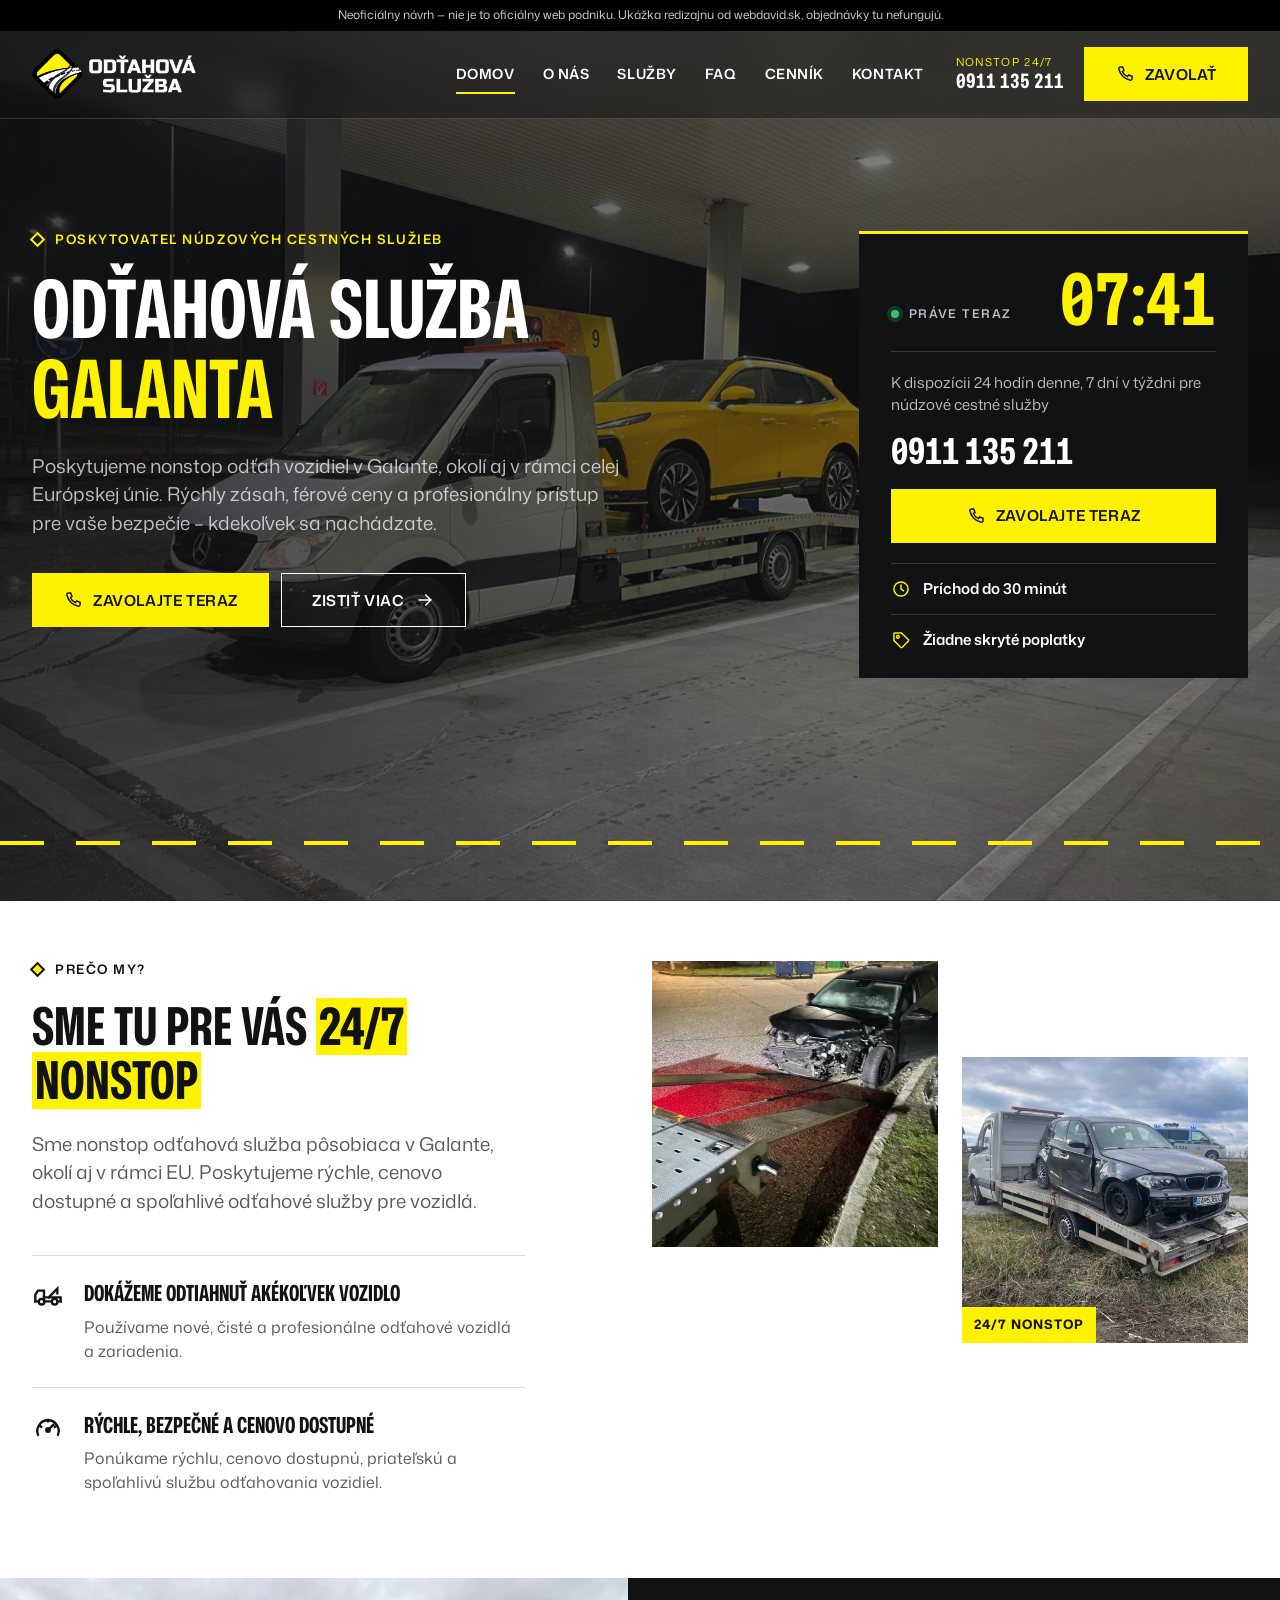
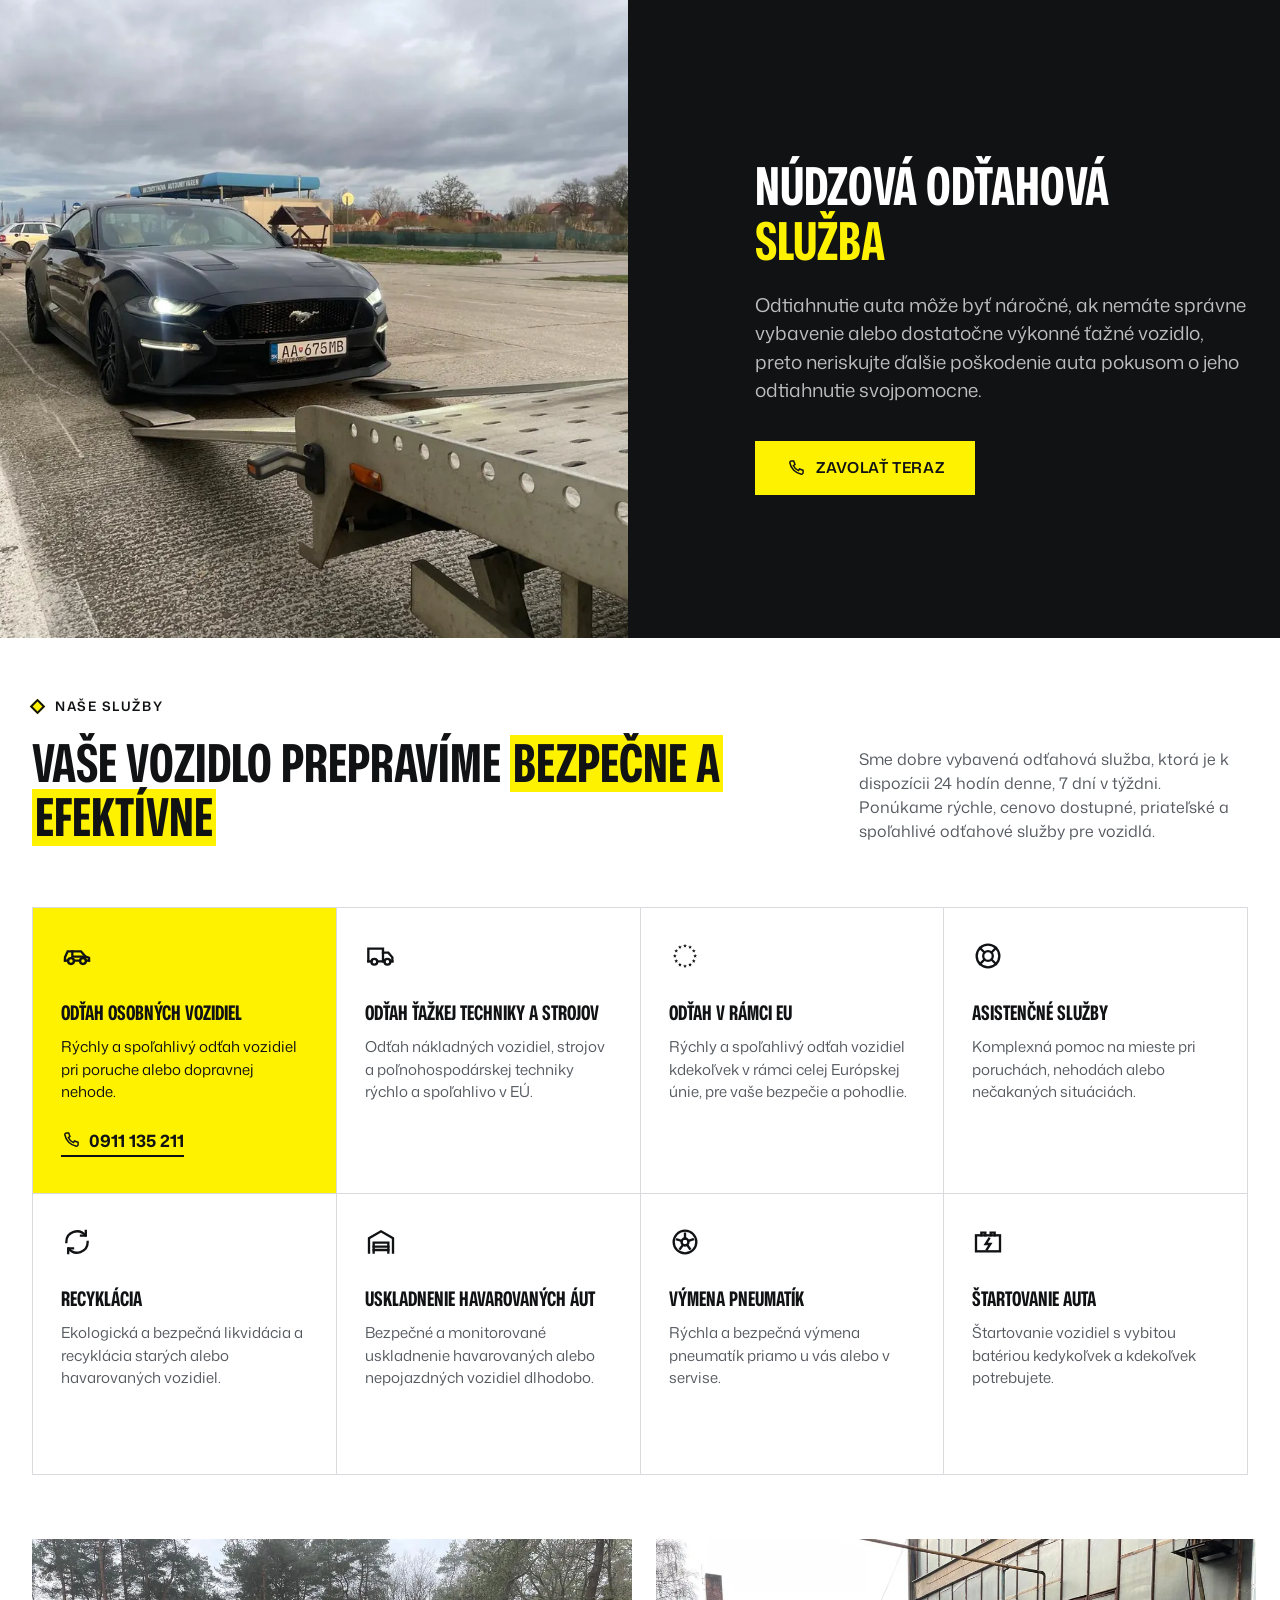
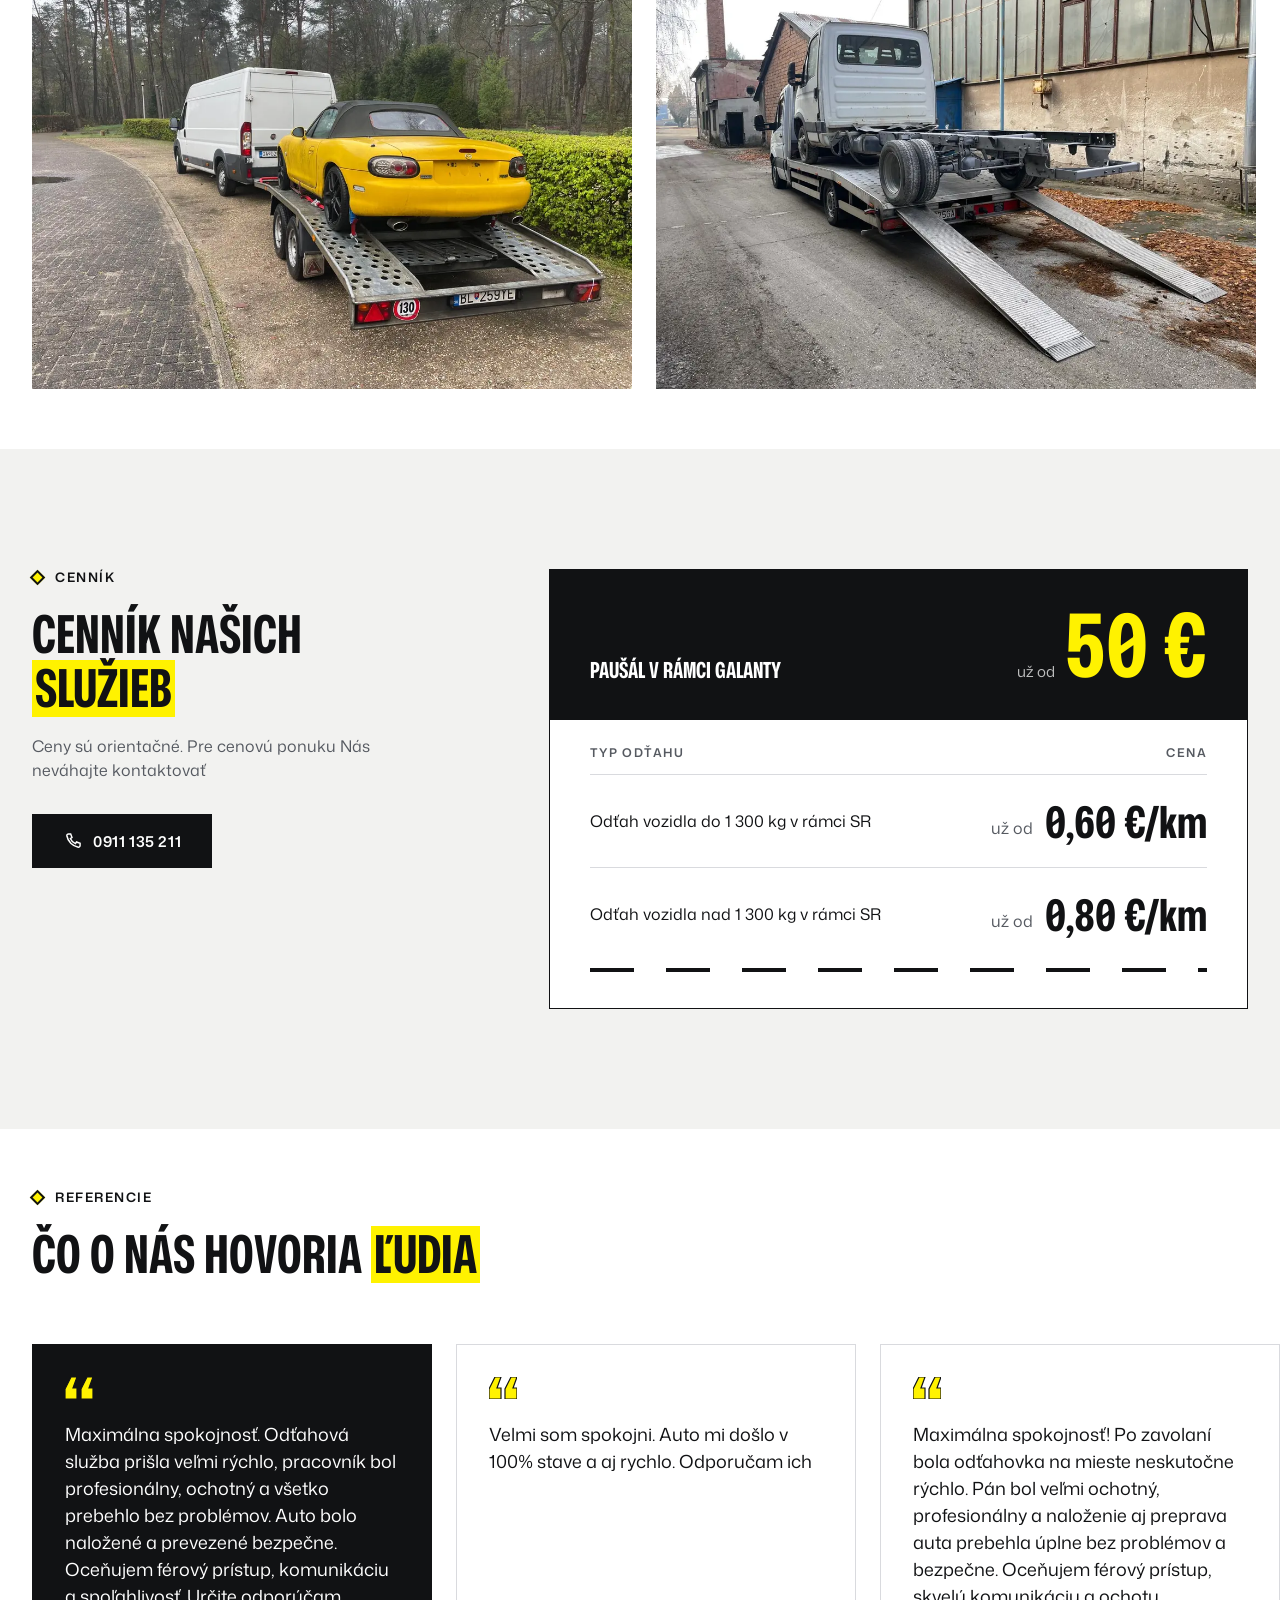
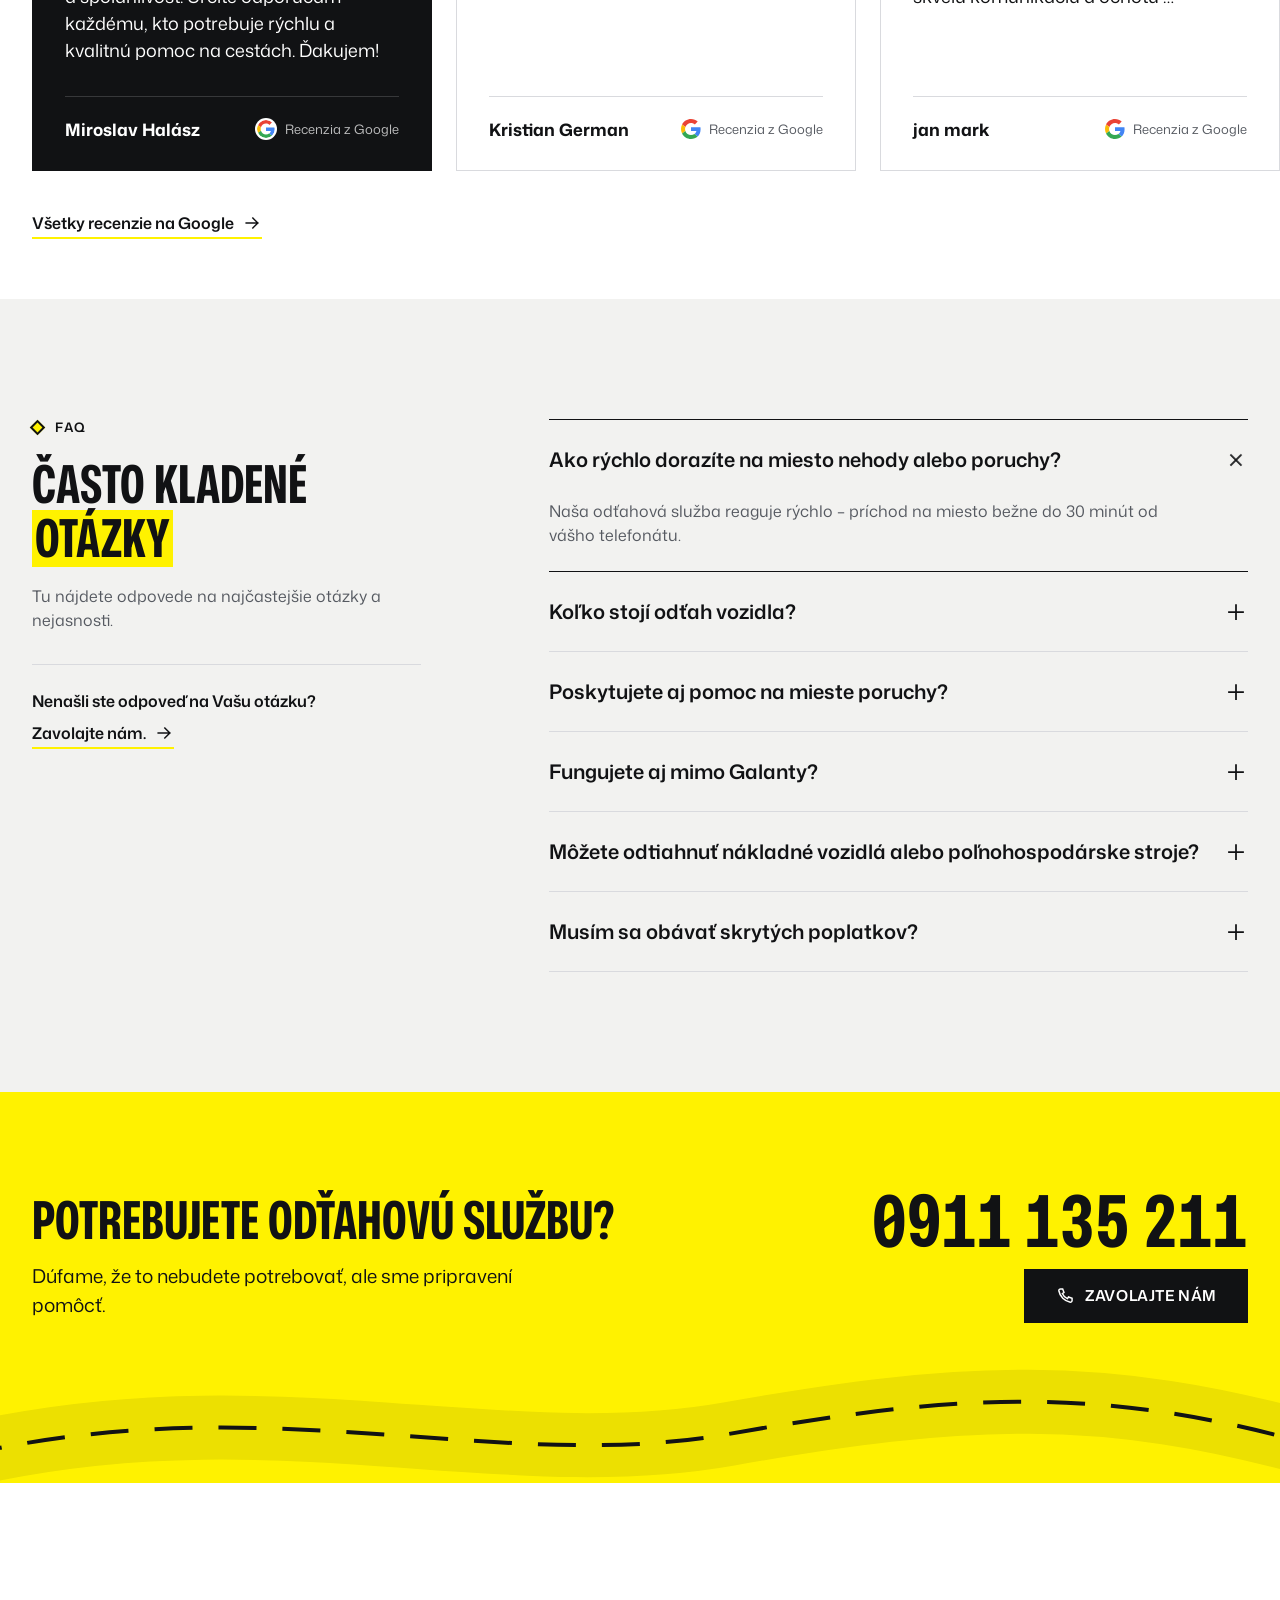
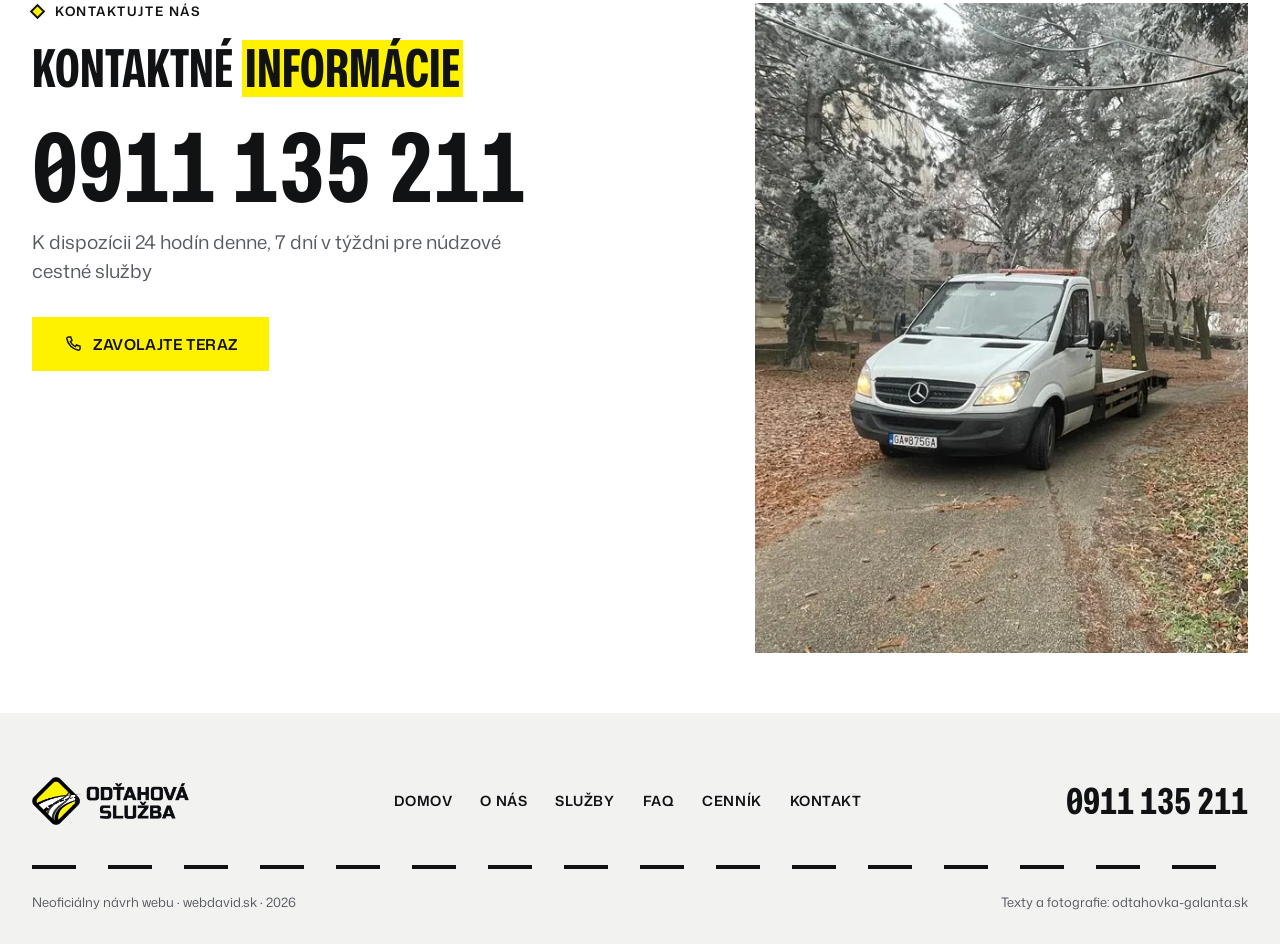
==== commit bc7019fa: "Pohyb a jedinečné prvky: jazda stránkou, zákruta cesty, výstražné svetlá Stredové čiary sa hýbu (her" ====
--- a/index.html
+++ b/index.html
@@ -13,6 +13,7 @@
 <link rel="preconnect" href="https://fonts.googleapis.com"><link rel="preconnect" href="https://fonts.gstatic.com" crossorigin>
 <link rel="stylesheet" href="https://fonts.googleapis.com/css2?family=Mona+Sans:wdth,wght@75..100,400..800&display=swap">
 <link rel="stylesheet" href="assets/css/style.css">
+<script>document.documentElement.classList.add("js")</script>
 <script type="application/ld+json">{"@context": "https://schema.org", "@type": "AutomotiveBusiness", "name": "Odťahová služba Galanta", "description": "Poskytujeme nonstop odťah vozidiel v Galante, okolí aj v rámci celej Európskej únie. Rýchly zásah, férové ceny a profesionálny prístup.", "telephone": "+421911135211", "url": "https://odtahovka-galanta.sk/", "areaServed": ["Galanta", "Slovensko", "Európska únia"], "openingHours": "Mo-Su 00:00-23:59", "address": {"@type": "PostalAddress", "addressLocality": "Galanta", "addressCountry": "SK"}, "priceRange": "od 50 €"}</script>
 <body>
 <svg width="0" height="0" style="position:absolute" aria-hidden="true"><defs><symbol id="i-phone" viewBox="0 0 24 24"><path d="M6.6 3.5h2.6l1.6 4.3-2 1.3a11.5 11.5 0 0 0 6.1 6.1l1.3-2 4.3 1.6v2.6a2 2 0 0 1-2.2 2A17 17 0 0 1 4.6 5.7a2 2 0 0 1 2-2.2z"/></symbol><symbol id="i-clock" viewBox="0 0 24 24"><circle cx="12" cy="12" r="8.5"/><path d="M12 7.5V12l3 2"/></symbol><symbol id="i-tag" viewBox="0 0 24 24"><path d="M3.5 12.6V4.5a1 1 0 0 1 1-1h8.1l8 8a1.4 1.4 0 0 1 0 2l-7.1 7.1a1.4 1.4 0 0 1-2 0z"/><circle cx="8.3" cy="8.3" r="1.6"/></symbol><symbol id="i-tow" viewBox="0 0 24 24"><path d="M2.5 16v-5l2-3h4.5V16"/><path d="M9 13h12.5v3"/><path d="M12.5 13l6.5-6.5v3.5"/><path d="M2.5 16h2.6M9.3 16h5.6M19.1 16h2.4"/><circle cx="7.2" cy="16.3" r="2.1"/><circle cx="17" cy="16.3" r="2.1"/></symbol><symbol id="i-gauge" viewBox="0 0 24 24"><path d="M4.5 17a8 8 0 1 1 15 0"/><path d="M12 13.5l4-4"/><circle cx="12" cy="13.5" r="1.3"/><path d="M6.9 11.1l-.9-.5M12 7V5.9M17.1 11.1l.9-.5"/></symbol><symbol id="i-car" viewBox="0 0 24 24"><path d="M3 15.5V13l2-4.5h10l3.5 4 2.5.8v2.2"/><path d="M3 15.5h2.2M9.8 15.5h4.4M18.8 15.5H21"/><circle cx="7.5" cy="15.8" r="2.2"/><circle cx="16.5" cy="15.8" r="2.2"/><path d="M8.5 8.5v4h9.5"/></symbol><symbol id="i-truck" viewBox="0 0 24 24"><path d="M2.5 16V6.5h11V16"/><path d="M13.5 9.5h4l3 3.5V16"/><path d="M2.5 16h2.3M9.3 16h5.3M19.1 16h1.4"/><circle cx="7" cy="16.3" r="2.2"/><circle cx="16.8" cy="16.3" r="2.2"/></symbol><symbol id="i-eu" viewBox="0 0 24 24"><polygon points="12.00,2.90 12.40,3.85 13.43,3.94 12.64,4.61 12.88,5.61 12.00,5.08 11.12,5.61 11.36,4.61 10.57,3.94 11.60,3.85" fill="currentColor" stroke="none"/><polygon points="15.80,3.92 16.20,4.87 17.23,4.95 16.44,5.63 16.68,6.63 15.80,6.09 14.92,6.63 15.16,5.63 14.37,4.95 15.40,4.87" fill="currentColor" stroke="none"/><polygon points="18.58,6.70 18.98,7.65 20.01,7.74 19.22,8.41 19.46,9.41 18.58,8.88 17.70,9.41 17.94,8.41 17.16,7.74 18.19,7.65" fill="currentColor" stroke="none"/><polygon points="19.60,10.50 20.00,11.45 21.03,11.54 20.24,12.21 20.48,13.21 19.60,12.68 18.72,13.21 18.96,12.21 18.17,11.54 19.20,11.45" fill="currentColor" stroke="none"/><polygon points="18.58,14.30 18.98,15.25 20.01,15.34 19.22,16.01 19.46,17.01 18.58,16.47 17.70,17.01 17.94,16.01 17.16,15.34 18.19,15.25" fill="currentColor" stroke="none"/><polygon points="15.80,17.08 16.20,18.04 17.23,18.12 16.44,18.79 16.68,19.80 15.80,19.26 14.92,19.80 15.16,18.79 14.37,18.12 15.40,18.04" fill="currentColor" stroke="none"/><polygon points="12.00,18.10 12.40,19.05 13.43,19.14 12.64,19.81 12.88,20.81 12.00,20.28 11.12,20.81 11.36,19.81 10.57,19.14 11.60,19.05" fill="currentColor" stroke="none"/><polygon points="8.20,17.08 8.60,18.04 9.63,18.12 8.84,18.79 9.08,19.80 8.20,19.26 7.32,19.80 7.56,18.79 6.77,18.12 7.80,18.04" fill="currentColor" stroke="none"/><polygon points="5.42,14.30 5.81,15.25 6.84,15.34 6.06,16.01 6.30,17.01 5.42,16.48 4.54,17.01 4.78,16.01 3.99,15.34 5.02,15.25" fill="currentColor" stroke="none"/><polygon points="4.40,10.50 4.80,11.45 5.83,11.54 5.04,12.21 5.28,13.21 4.40,12.68 3.52,13.21 3.76,12.21 2.97,11.54 4.00,11.45" fill="currentColor" stroke="none"/><polygon points="5.42,6.70 5.81,7.65 6.84,7.74 6.06,8.41 6.30,9.41 5.42,8.88 4.54,9.41 4.78,8.41 3.99,7.74 5.02,7.65" fill="currentColor" stroke="none"/><polygon points="8.20,3.92 8.60,4.87 9.63,4.95 8.84,5.63 9.08,6.63 8.20,6.09 7.32,6.63 7.56,5.63 6.77,4.95 7.80,4.87" fill="currentColor" stroke="none"/></symbol><symbol id="i-buoy" viewBox="0 0 24 24"><circle cx="12" cy="12" r="8.5"/><circle cx="12" cy="12" r="3.6"/><path d="M6 6l3.4 3.4M14.6 14.6L18 18M18 6l-3.4 3.4M9.4 14.6L6 18"/></symbol><symbol id="i-recycle" viewBox="0 0 24 24"><path d="M20 12a8 8 0 0 1-14.3 4.9"/><path d="M4 12a8 8 0 0 1 14.3-4.9"/><path d="M18.6 3.6v3.6H15"/><path d="M5.4 20.4v-3.6H9"/></symbol><symbol id="i-garage" viewBox="0 0 24 24"><path d="M3 20V9.2L12 4l9 5.2V20"/><path d="M6.5 20v-7.5h11V20"/><path d="M6.5 15.5h11M6.5 18h11"/></symbol><symbol id="i-tire" viewBox="0 0 24 24"><circle cx="12" cy="12" r="8.5"/><circle cx="12" cy="12" r="2.6"/><path d="M12.00 9.40L12.00 5.80M14.47 11.20L17.90 10.08M13.53 14.10L15.64 17.02M10.47 14.10L8.36 17.02M9.53 11.20L6.10 10.08"/></symbol><symbol id="i-battery" viewBox="0 0 24 24"><rect x="3" y="7" width="18" height="12"/><path d="M7 7V5h3v2M14 7V5h3v2"/><path d="M12.8 9.5l-2.6 4h3.6l-2.6 4"/></symbol><symbol id="i-arrow" viewBox="0 0 24 24"><path d="M5 12h14M13 6l6 6-6 6"/></symbol><symbol id="i-euro" viewBox="0 0 24 24"><circle cx="12" cy="12" r="8.5"/><path d="M15.2 8.6a4 4 0 1 0 0 6.8"/><path d="M7.5 11h5.5M7.5 13.2h5.5"/></symbol><symbol id="i-ontime" viewBox="0 0 24 24"><path d="M20 12.5A8 8 0 1 1 12 4"/><path d="M12 8v4.3l2.6 1.6"/><path d="M15.5 5.5l1.8 1.8 3.4-3.6"/></symbol><symbol id="i-team" viewBox="0 0 24 24"><circle cx="9" cy="8.5" r="3"/><path d="M3.5 19a5.5 5.5 0 0 1 11 0"/><circle cx="17" cy="9.5" r="2.4"/><path d="M15.6 14.2A4.6 4.6 0 0 1 21 18.6"/></symbol><symbol id="i-plus" viewBox="0 0 24 24"><path d="M12 5v14M5 12h14"/></symbol><symbol id="i-google" viewBox="0 0 48 48"><path fill="#EA4335" d="M24 9.5c3.54 0 6.71 1.22 9.21 3.6l6.85-6.85C35.9 2.38 30.47 0 24 0 14.62 0 6.51 5.38 2.56 13.22l7.98 6.19C12.43 13.72 17.74 9.5 24 9.5z"/><path fill="#4285F4" d="M46.98 24.55c0-1.57-.15-3.09-.38-4.55H24v9.02h12.94c-.58 2.96-2.26 5.48-4.78 7.18l7.73 6c4.51-4.18 7.09-10.36 7.09-17.65z"/><path fill="#FBBC05" d="M10.53 28.59c-.48-1.45-.76-2.99-.76-4.59s.27-3.14.76-4.59l-7.98-6.19C.92 16.46 0 20.12 0 24c0 3.88.92 7.54 2.56 10.78l7.97-6.19z"/><path fill="#34A853" d="M24 48c6.48 0 11.91-2.13 15.89-5.81l-7.73-6c-2.15 1.45-4.92 2.3-8.16 2.3-6.26 0-11.57-4.22-13.47-9.91l-7.98 6.19C6.51 42.62 14.62 48 24 48z"/></symbol></defs></svg>
@@ -31,9 +32,10 @@
   </div>
 </header>
 <div class="scrim" data-scrim hidden></div>
+<div class="trip" aria-hidden="true" data-trip><span class="trip__done"></span><span class="trip__mark"></span></div>
 <main>
 
-<section class="sekcia hero" aria-labelledby="h1">
+<section class="sekcia hero" aria-labelledby="h1" data-live>
   <img class="hero__bg" src="assets/img/hero-noc-cerpacia-stanica.webp" width="1600" height="1200" alt="Odťahové vozidlo s dvomi autami na čerpacej stanici v noci" fetchpriority="high">
   <div class="kontajner hero__grid">
     <div class="hero__copy">
@@ -234,7 +236,11 @@
   </div>
 </section>
 
-<section class="sekcia cta" aria-labelledby="cta-h">
+<section class="sekcia cta" aria-labelledby="cta-h" data-live>
+  <svg class="cta__road" viewBox="0 0 1440 400" preserveAspectRatio="none" aria-hidden="true">
+    <path class="cta__road-bed" d="M-40 372C300 300 560 392 820 350S1240 300 1480 362"/>
+    <path class="cta__road-line" d="M-40 372C300 300 560 392 820 350S1240 300 1480 362"/>
+  </svg>
   <div class="kontajner cta__in">
     <div class="cta__txt">
       <h2 id="cta-h">Potrebujete odťahovú službu?</h2>
--- a/assets/css/style.css
+++ b/assets/css/style.css
@@ -207,7 +207,7 @@
 
 /* ---------- služby ---------- */
 .svc__grid{display:grid;gap:1px;background:var(--line);border:1px solid var(--line)}
-.svc__item{background:var(--white);padding:24px 20px;display:grid;grid-template-columns:32px 1fr;column-gap:16px;align-content:start}
+.svc__item{position:relative;background:var(--white);padding:24px 20px;display:grid;grid-template-columns:32px 1fr;column-gap:16px;align-content:start}
 .svc__item>.i{width:32px;height:32px;grid-row:span 2}
 .svc__item h3{font-size:20px}
 .svc__item p{color:var(--ink-2);margin-top:8px;font-size:15px}
@@ -228,7 +228,7 @@
 .reel{--rp:var(--pad);display:flex;gap:var(--medzera);overflow-x:auto;scroll-snap-type:x mandatory;margin-top:var(--hed-gap);
   margin-inline:calc(-1 * var(--pad));padding-inline:var(--rp);scroll-padding-inline:var(--rp);scrollbar-width:none}
 .reel::-webkit-scrollbar{display:none}
-.reel figure{flex:0 0 min(78vw,560px);scroll-snap-align:start}
+.reel figure{flex:0 0 min(78vw,560px);scroll-snap-align:start;overflow:hidden}
 .reel img{width:100%;aspect-ratio:4/3;object-fit:cover}
 @media (min-width:1024px){ .reel{--rp:max(var(--pad),calc((100vw - var(--kontajner))/2))} .reel figure{flex-basis:600px} }
 
@@ -331,7 +331,7 @@
 }
 
 /* ---------- výzva (jediná žltá plocha) ---------- */
-.cta{background:var(--acc);color:var(--ink);padding-block:calc(var(--rytmus) * .8)}
+.cta{position:relative;isolation:isolate;overflow:hidden;background:var(--acc);color:var(--ink);padding-block:calc(var(--rytmus) * .8) calc(var(--rytmus) * .8 + 64px)}
 .cta__in{display:grid;gap:28px;align-items:center}
 .cta__txt p{margin-top:16px;font-size:var(--lead);max-width:520px}
 .cta__act{display:flex;flex-direction:column;align-items:flex-start;gap:16px}
@@ -418,4 +418,86 @@
   .split__copy{grid-column:8 / span 5}
 }
 
+
+/* ================= pohyb a jedinečné prvky (koncept „Stredová čiara“) ================= */
+:root{--out:cubic-bezier(.22,1,.36,1)}
+
+/* zákruta cesty z loga vo výzve: žltá tabuľa s čiernou cestou ako ich logo */
+.cta__road{position:absolute;inset:0;z-index:-1;width:100%;height:100%}
+.cta__road path{fill:none;vector-effect:non-scaling-stroke}
+.cta__road-bed{stroke:rgba(17,18,20,.08);stroke-width:64}
+.cta__road-line{stroke:var(--ink);stroke-width:4;stroke-dasharray:38 26}
+
+/* značka cesty v ľavom okraji: kde na stránke ste */
+.trip{display:none}
+@media (min-width:1400px){
+  .trip{display:block;position:fixed;z-index:20;left:calc((100vw - var(--kontajner)) / 4);top:calc(var(--head-h) + 48px);bottom:48px;width:2px;
+    margin-left:-1px;pointer-events:none;--p:0;
+    background:repeating-linear-gradient(180deg,rgba(128,128,128,.35) 0 14px,transparent 14px 26px)}
+  .trip__done{position:absolute;left:0;top:0;width:2px;height:calc(var(--p) * 100%);
+    background:repeating-linear-gradient(180deg,var(--acc) 0 14px,transparent 14px 26px)}
+  .trip__mark{position:absolute;left:50%;top:calc(var(--p) * 100%);width:14px;height:14px;margin:-7px 0 0 -7px;
+    background:var(--acc);border:2px solid var(--ink);transform:rotate(45deg)}
+}
+
+/* hodiny dispečingu: dvojbodka bliká ako na digitálnych hodinách */
+.colon{display:inline-block;padding:0 .02em}
+
+@media (prefers-reduced-motion:no-preference){
+  /* hero: rozsvietenie fotky ako svetlá v noci a nástup obsahu */
+  .js .hero__bg,.js .phero__photo img{animation:lights 1.6s var(--out) both}
+  .js .hero__copy>*,.js .phero__copy>*,.js .crumbs,.js .disp{animation:rise .7s var(--out) both}
+  .js .hero__copy>:nth-child(2),.js .phero__copy>:nth-child(2){animation-delay:.08s}
+  .js .hero__copy>:nth-child(3),.js .phero__copy>:nth-child(3){animation-delay:.16s}
+  .js .hero__copy>:nth-child(4),.js .phero__copy>:nth-child(4){animation-delay:.24s}
+  .js .disp{animation-delay:.32s}
+  @keyframes lights{from{filter:brightness(.35);transform:scale(1.05)}to{filter:none;transform:none}}
+  @keyframes rise{from{opacity:0;transform:translateY(20px)}to{opacity:1;transform:none}}
+
+  /* stredová čiara v hero sa hýbe ako pri jazde v noci */
+  .road--hero{animation:drive 1.8s linear infinite paused}
+  .is-live .road--hero{animation-play-state:running}
+  @keyframes drive{to{background-position-x:-76px}}
+  .cta__road-line{animation:flow 2.6s linear infinite paused}
+  .cta.is-live .cta__road-line{animation-play-state:running}
+  @keyframes flow{to{stroke-dashoffset:-64}}
+
+  /* objavovanie pri rolovaní */
+  .js [data-r]{opacity:0;transform:translateY(24px);transition:opacity .6s var(--out) var(--d,0ms),transform .6s var(--out) var(--d,0ms)}
+  .js [data-r].is-in{opacity:1;transform:none}
+  /* nadtitulok: kosoštvorec dvakrát blikne ako výstražné svetlá */
+  .js .is-in .eyebrow__mark,.js .is-in.eyebrow .eyebrow__mark{animation:hazard .9s steps(1) .25s 2}
+  .js .hero .eyebrow__mark{animation:hazard .9s steps(1) .6s 2}
+  @keyframes hazard{0%{background:var(--acc)}50%{background:transparent}}
+
+  /* dispečing */
+  .colon{animation:blink 2s steps(1) infinite}
+  @keyframes blink{50%{opacity:.25}}
+  .live{animation:pulse 2s var(--out) infinite}
+  @keyframes pulse{0%{box-shadow:0 0 0 0 rgba(53,196,106,.55)}100%{box-shadow:0 0 0 10px rgba(53,196,106,0)}}
+
+  /* mikrointerakcie */
+  a:hover>.i[aria-hidden],.btn:hover .i{transition:transform .25s var(--out)}
+  .btn[href^="tel"]:hover .i,.svc__call:hover .i,.disp__tel:hover+.btn .i{animation:ring .45s ease-in-out}
+  @keyframes ring{20%{transform:rotate(-14deg)}45%{transform:rotate(12deg)}70%{transform:rotate(-8deg)}100%{transform:none}}
+  .btn:not([href^="tel"]):hover .i,.link:hover .i{transform:translateX(4px)}
+  .arrow .i{transition:transform .25s var(--out)}
+  .arrow:not(:disabled):hover .i{transform:translateX(3px)}
+  .arrow[data-refs="-1"]:not(:disabled):hover .i{transform:rotate(180deg) translateX(3px)}
+  .svc__item>.i{transition:transform .3s var(--out)}
+  .svc__item:hover>.i{transform:translateX(6px)}
+  .svc__item::after{content:"";position:absolute;left:0;right:0;bottom:0;height:4px;transform:scaleX(0);transform-origin:left;
+    background:repeating-linear-gradient(90deg,var(--ink) 0 22px,transparent 22px 36px);transition:transform .4s var(--out)}
+  .svc__item:hover::after{transform:scaleX(1)}
+  .reel img,.contact__photo img,.why__photos img,.split__photo img{transition:transform .8s var(--out)}
+  .reel figure:hover img,.contact__photo:hover img,.why__photos figure:hover img,.split__photo:hover img{transform:scale(1.04)}
+  .why__photos figure,.contact__photo,.split__photo{overflow:hidden}
+  .ref{transition:border-color .2s,background-color .2s,transform .3s var(--out)}
+  .ref:hover{transform:translateY(-4px)}
+  .qa details[open] p{animation:open .35s var(--out)}
+  @keyframes open{from{opacity:0;transform:translateY(-6px)}to{opacity:1;transform:none}}
+  .board__row{transition:background-color .2s}
+  .board__row:hover{background:rgba(255,242,0,.28)}
+}
+
 @media (prefers-reduced-motion:reduce){*,*::before,*::after{transition:none!important;animation:none!important}}
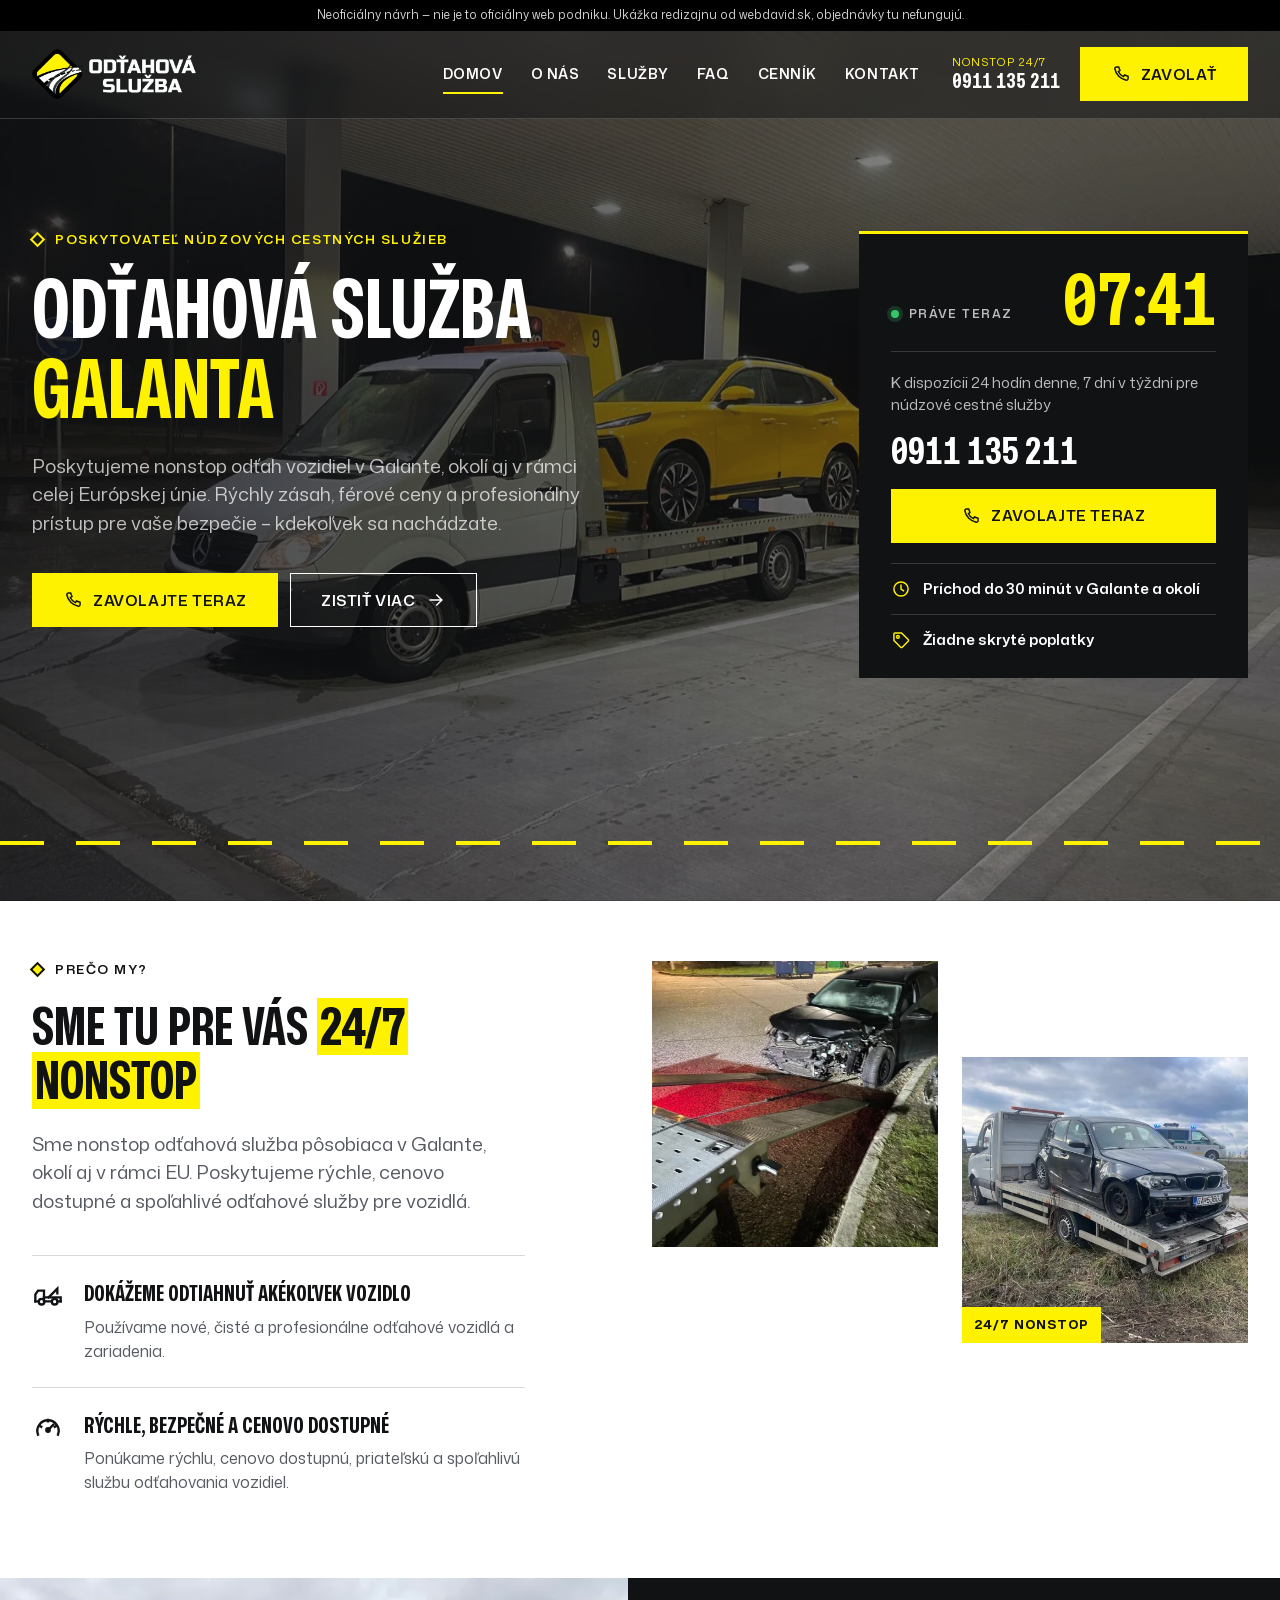
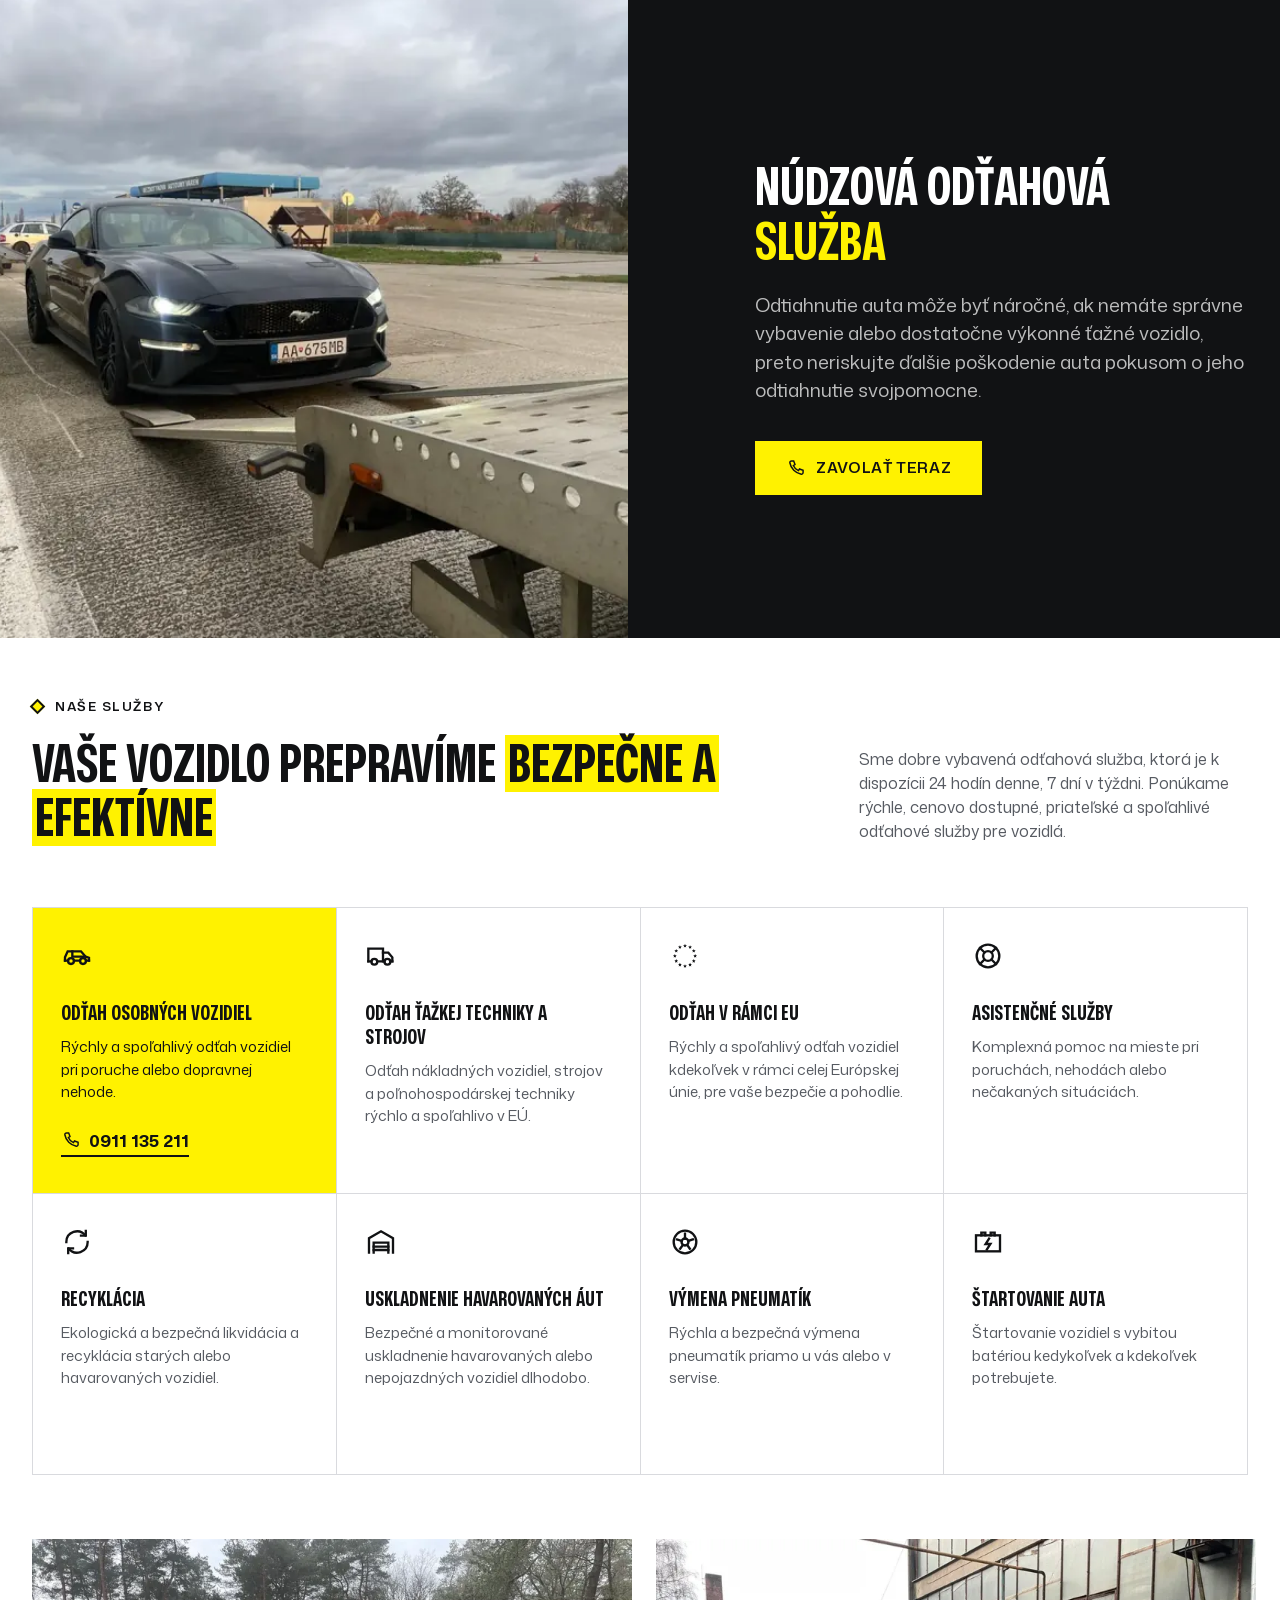
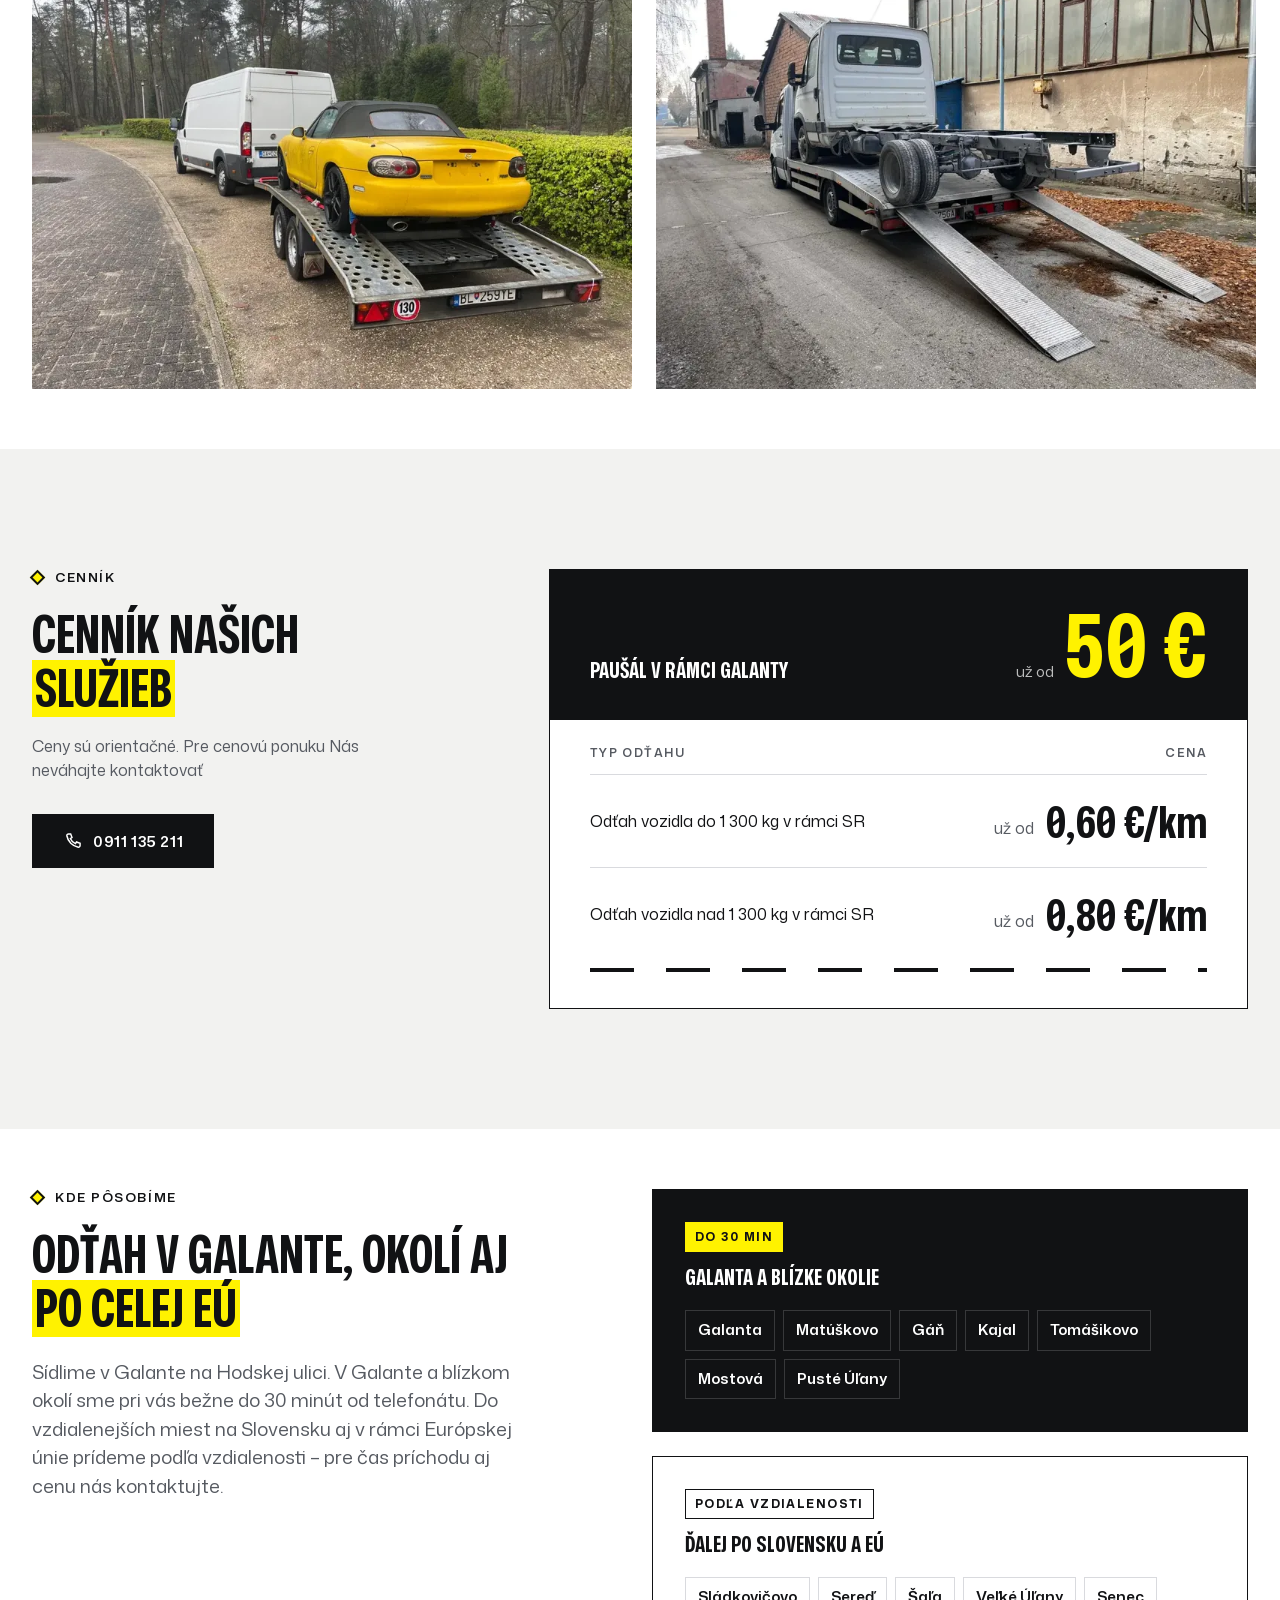
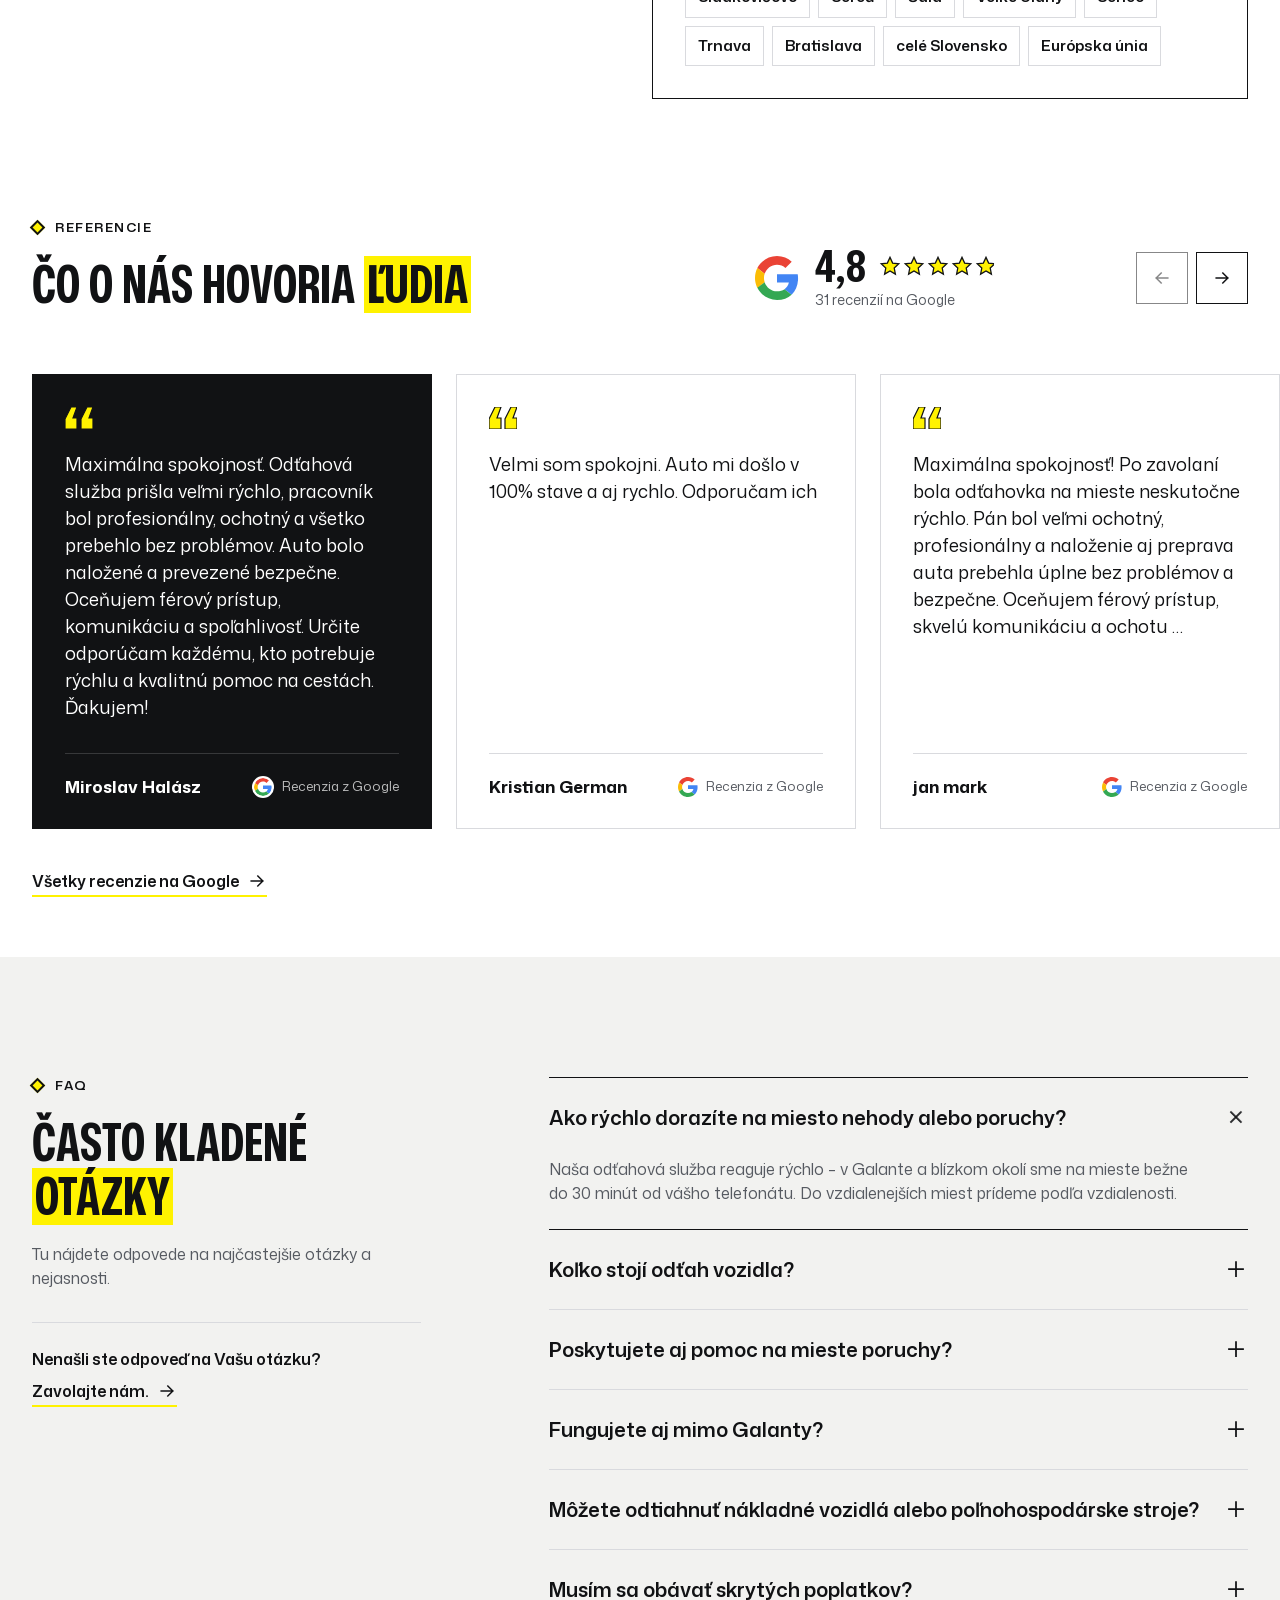
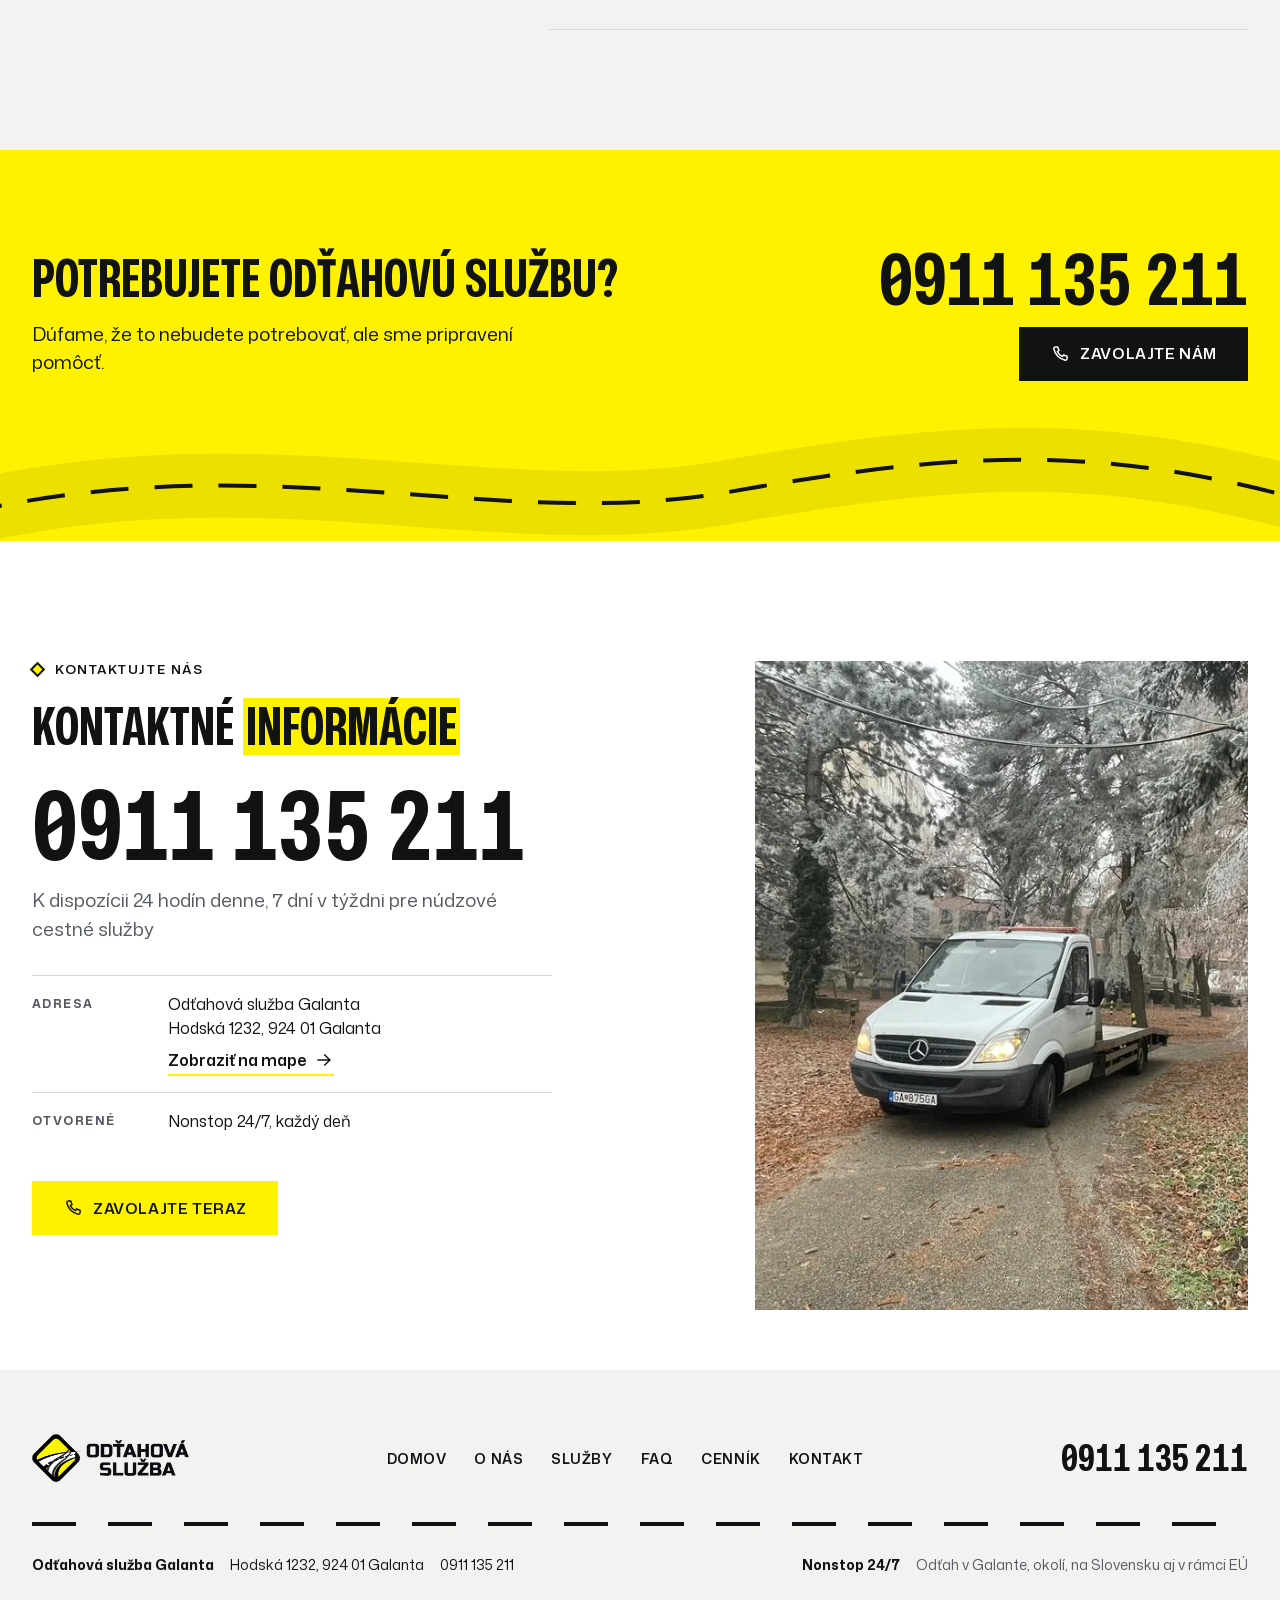
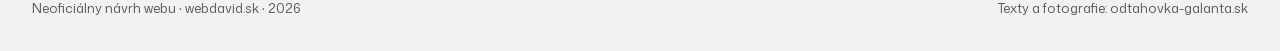
==== commit a209a287: "SEO: schema, meta, sémantika, sitemap, rýchlosť; príchod do 30 min len pre Galantu a okolie JSON-LD " ====
--- a/index.html
+++ b/index.html
@@ -1,56 +1,80 @@
-<!doctype html><html lang="sk"><meta charset="utf-8">
+<!doctype html>
+<html lang="sk">
+<head>
+<meta charset="utf-8">
 <meta name="viewport" content="width=device-width,initial-scale=1,viewport-fit=cover">
+<title>Odťahová služba Galanta NONSTOP 24/7 | Odťah od 50 €</title>
+<meta name="description" content="Nonstop odťahová služba Galanta: odťah áut, dodávok aj ťažkej techniky v Galante, okolí, po SR a EÚ. Asistencia na ceste. Od 50 €. Volajte 0911 135 211.">
 <meta name="robots" content="noindex, nofollow">
-<title>Odťahová služba Galanta · nonstop odťah 24/7 — neoficiálny návrh</title>
-<meta name="description" content="Poskytujeme nonstop odťah vozidiel v Galante, okolí aj v rámci celej Európskej únie. Rýchly zásah, férové ceny a profesionálny prístup.">
+<link rel="canonical" href="https://odtahovka-galanta.sk/">
+<link rel="alternate" hreflang="sk" href="https://odtahovka-galanta.sk/">
+<meta name="geo.region" content="SK-TA">
+<meta name="geo.placename" content="Galanta">
+<meta name="geo.position" content="48.203926;17.709596">
+<meta name="ICBM" content="48.203926, 17.709596">
+<meta name="format-detection" content="telephone=yes">
 <meta name="theme-color" content="#111214">
-<meta property="og:title" content="Odťahová služba Galanta · nonstop odťah 24/7 — neoficiálny návrh">
-<meta property="og:description" content="Poskytujeme nonstop odťah vozidiel v Galante, okolí aj v rámci celej Európskej únie. Rýchly zásah, férové ceny a profesionálny prístup.">
-<meta property="og:image" content="assets/img/hero-noc-cerpacia-stanica.webp">
+<meta property="og:type" content="website">
+<meta property="og:site_name" content="Odťahová služba Galanta">
 <meta property="og:locale" content="sk_SK">
+<meta property="og:title" content="Odťahová služba Galanta NONSTOP 24/7 | Odťah od 50 €">
+<meta property="og:description" content="Nonstop odťahová služba Galanta: odťah áut, dodávok aj ťažkej techniky v Galante, okolí, po SR a EÚ. Asistencia na ceste. Od 50 €. Volajte 0911 135 211.">
+<meta property="og:url" content="https://odtahovka-galanta.sk/">
+<meta property="og:image" content="https://odtahovka-galanta.sk/assets/img/og-odtahova-sluzba-galanta.jpg">
+<meta property="og:image:width" content="1200">
+<meta property="og:image:height" content="630">
+<meta property="og:image:alt" content="Odťahová služba Galanta – nonstop odťah vozidiel 24/7">
+<meta name="twitter:card" content="summary_large_image">
+<meta name="twitter:title" content="Odťahová služba Galanta NONSTOP 24/7 | Odťah od 50 €">
+<meta name="twitter:description" content="Nonstop odťahová služba Galanta: odťah áut, dodávok aj ťažkej techniky v Galante, okolí, po SR a EÚ. Asistencia na ceste. Od 50 €. Volajte 0911 135 211.">
+<meta name="twitter:image" content="https://odtahovka-galanta.sk/assets/img/og-odtahova-sluzba-galanta.jpg">
 <link rel="icon" type="image/png" sizes="32x32" href="favicon-32.png">
 <link rel="apple-touch-icon" href="apple-touch-icon.png">
-<link rel="preconnect" href="https://fonts.googleapis.com"><link rel="preconnect" href="https://fonts.gstatic.com" crossorigin>
-<link rel="stylesheet" href="https://fonts.googleapis.com/css2?family=Mona+Sans:wdth,wght@75..100,400..800&display=swap">
+<link rel="manifest" href="site.webmanifest">
+<link rel="preload" as="font" type="font/woff2" href="assets/fonts/mona-sans-latin.woff2" crossorigin>
+<link rel="preload" as="font" type="font/woff2" href="assets/fonts/mona-sans-latin-ext.woff2" crossorigin>
+<link rel="preload" as="image" href="assets/img/hero-noc-cerpacia-stanica.webp" imagesrcset="assets/img/hero-noc-cerpacia-stanica-800.webp 800w, assets/img/hero-noc-cerpacia-stanica.webp 1600w" imagesizes="100vw" fetchpriority="high">
 <link rel="stylesheet" href="assets/css/style.css">
 <script>document.documentElement.classList.add("js")</script>
-<script type="application/ld+json">{"@context": "https://schema.org", "@type": "AutomotiveBusiness", "name": "Odťahová služba Galanta", "description": "Poskytujeme nonstop odťah vozidiel v Galante, okolí aj v rámci celej Európskej únie. Rýchly zásah, férové ceny a profesionálny prístup.", "telephone": "+421911135211", "url": "https://odtahovka-galanta.sk/", "areaServed": ["Galanta", "Slovensko", "Európska únia"], "openingHours": "Mo-Su 00:00-23:59", "address": {"@type": "PostalAddress", "addressLocality": "Galanta", "addressCountry": "SK"}, "priceRange": "od 50 €"}</script>
+<script type="application/ld+json">{"@context":"https://schema.org","@graph":[{"@type":"WebSite","@id":"https://odtahovka-galanta.sk/#web","url":"https://odtahovka-galanta.sk/","name":"Odťahová služba Galanta","alternateName":"Odťahovka Galanta","inLanguage":"sk-SK","publisher":{"@id":"https://odtahovka-galanta.sk/#firma"}},{"@type":["AutomotiveBusiness","EmergencyService"],"@id":"https://odtahovka-galanta.sk/#firma","name":"Odťahová služba Galanta","alternateName":"Odťahovka Galanta","description":"Nonstop odťahová a asistenčná služba v Galante, okolí, na Slovensku aj v rámci celej Európskej únie.","url":"https://odtahovka-galanta.sk/","telephone":"+421911135211","priceRange":"od 50 €","currenciesAccepted":"EUR","logo":"https://odtahovka-galanta.sk/apple-touch-icon.png","image":["https://odtahovka-galanta.sk/assets/img/og-odtahova-sluzba-galanta.jpg","https://odtahovka-galanta.sk/assets/img/hero-noc-cerpacia-stanica.webp","https://odtahovka-galanta.sk/assets/img/vozidla-cerpacia-stanica.webp"],"address":{"@type":"PostalAddress","streetAddress":"Hodská 1232","addressLocality":"Galanta","postalCode":"924 01","addressRegion":"Trnavský kraj","addressCountry":"SK"},"geo":{"@type":"GeoCoordinates","latitude":48.203926,"longitude":17.709596},"hasMap":"https://www.google.com/maps/search/?api=1&query=Odťahová+služba+Galanta&query_place_id=ChIJV22LMRlla0cRV9cov1G9rgE","openingHoursSpecification":[{"@type":"OpeningHoursSpecification","dayOfWeek":["Monday","Tuesday","Wednesday","Thursday","Friday","Saturday","Sunday"],"opens":"00:00","closes":"23:59"}],"contactPoint":{"@type":"ContactPoint","telephone":"+421911135211","contactType":"emergency","areaServed":"SK","availableLanguage":["sk"],"hoursAvailable":{"@type":"OpeningHoursSpecification","dayOfWeek":["Monday","Tuesday","Wednesday","Thursday","Friday","Saturday","Sunday"],"opens":"00:00","closes":"23:59"}},"areaServed":[{"@type":"City","name":"Galanta"},{"@type":"City","name":"Matúškovo"},{"@type":"City","name":"Gáň"},{"@type":"City","name":"Kajal"},{"@type":"City","name":"Tomášikovo"},{"@type":"City","name":"Mostová"},{"@type":"City","name":"Pusté Úľany"},{"@type":"City","name":"Sládkovičovo"},{"@type":"City","name":"Sereď"},{"@type":"City","name":"Šaľa"},{"@type":"City","name":"Veľké Úľany"},{"@type":"City","name":"Senec"},{"@type":"City","name":"Trnava"},{"@type":"City","name":"Bratislava"},{"@type":"AdministrativeArea","name":"okres Galanta"},{"@type":"AdministrativeArea","name":"Trnavský kraj"},{"@type":"Country","name":"Slovensko"},{"@type":"Place","name":"Európska únia"}],"makesOffer":[{"@type":"Offer","name":"Paušál za odťah v rámci Galanty","priceSpecification":{"@type":"PriceSpecification","minPrice":50,"priceCurrency":"EUR"}},{"@type":"Offer","name":"Odťah vozidla do 1 300 kg v rámci SR","priceSpecification":{"@type":"UnitPriceSpecification","minPrice":0.6,"priceCurrency":"EUR","unitCode":"KMT","unitText":"km"}},{"@type":"Offer","name":"Odťah vozidla nad 1 300 kg v rámci SR","priceSpecification":{"@type":"UnitPriceSpecification","minPrice":0.8,"priceCurrency":"EUR","unitCode":"KMT","unitText":"km"}}],"hasOfferCatalog":{"@type":"OfferCatalog","name":"Služby odťahovej služby Galanta","itemListElement":[{"@type":"Offer","itemOffered":{"@type":"Service","name":"Odťah osobných vozidiel","description":"Rýchly a spoľahlivý odťah vozidiel pri poruche alebo dopravnej nehode.","areaServed":"Galanta a okolie, Slovensko, Európska únia"}},{"@type":"Offer","itemOffered":{"@type":"Service","name":"Odťah ťažkej techniky a strojov","description":"Odťah nákladných vozidiel, strojov a poľnohospodárskej techniky rýchlo a spoľahlivo v EÚ.","areaServed":"Galanta a okolie, Slovensko, Európska únia"}},{"@type":"Offer","itemOffered":{"@type":"Service","name":"Odťah v rámci EU","description":"Rýchly a spoľahlivý odťah vozidiel kdekoľvek v rámci celej Európskej únie, pre vaše bezpečie a pohodlie.","areaServed":"Galanta a okolie, Slovensko, Európska únia"}},{"@type":"Offer","itemOffered":{"@type":"Service","name":"Asistenčné služby","description":"Komplexná pomoc na mieste pri poruchách, nehodách alebo nečakaných situáciách.","areaServed":"Galanta a okolie, Slovensko, Európska únia"}},{"@type":"Offer","itemOffered":{"@type":"Service","name":"Recyklácia","description":"Ekologická a bezpečná likvidácia a recyklácia starých alebo havarovaných vozidiel.","areaServed":"Galanta a okolie, Slovensko, Európska únia"}},{"@type":"Offer","itemOffered":{"@type":"Service","name":"Uskladnenie havarovaných áut","description":"Bezpečné a monitorované uskladnenie havarovaných alebo nepojazdných vozidiel dlhodobo.","areaServed":"Galanta a okolie, Slovensko, Európska únia"}},{"@type":"Offer","itemOffered":{"@type":"Service","name":"Výmena pneumatík","description":"Rýchla a bezpečná výmena pneumatík priamo u vás alebo v servise.","areaServed":"Galanta a okolie, Slovensko, Európska únia"}},{"@type":"Offer","itemOffered":{"@type":"Service","name":"Štartovanie auta","description":"Štartovanie vozidiel s vybitou batériou kedykoľvek a kdekoľvek potrebujete.","areaServed":"Galanta a okolie, Slovensko, Európska únia"}}]},"knowsAbout":["odťah vozidiel","odťahová služba","asistenčné služby","odťah ťažkej techniky","výmena pneumatík","štartovanie auta"],"sameAs":["https://www.google.com/maps/search/?api=1&query=Odťahová+služba+Galanta&query_place_id=ChIJV22LMRlla0cRV9cov1G9rgE"]},{"@type":"WebPage","@id":"https://odtahovka-galanta.sk/#stranka","url":"https://odtahovka-galanta.sk/","name":"Odťahová služba Galanta NONSTOP 24/7 | Odťah od 50 €","description":"Nonstop odťahová služba Galanta: odťah áut, dodávok aj ťažkej techniky v Galante, okolí, po SR a EÚ. Asistencia na ceste. Od 50 €. Volajte 0911 135 211.","inLanguage":"sk-SK","isPartOf":{"@id":"https://odtahovka-galanta.sk/#web"},"about":{"@id":"https://odtahovka-galanta.sk/#firma"},"primaryImageOfPage":"https://odtahovka-galanta.sk/assets/img/og-odtahova-sluzba-galanta.jpg","dateModified":"2026-11-23","breadcrumb":{"@id":"https://odtahovka-galanta.sk/#omrvinky"}},{"@type":"BreadcrumbList","@id":"https://odtahovka-galanta.sk/#omrvinky","itemListElement":[{"@type":"ListItem","position":1,"name":"Domov","item":"https://odtahovka-galanta.sk/"}]},{"@type":"FAQPage","@id":"https://odtahovka-galanta.sk/#faq","isPartOf":{"@id":"https://odtahovka-galanta.sk/#stranka"},"mainEntity":[{"@type":"Question","name":"Ako rýchlo dorazíte na miesto nehody alebo poruchy?","acceptedAnswer":{"@type":"Answer","text":"Naša odťahová služba reaguje rýchlo – v Galante a blízkom okolí sme na mieste bežne do 30 minút od vášho telefonátu. Do vzdialenejších miest prídeme podľa vzdialenosti."}},{"@type":"Question","name":"Koľko stojí odťah vozidla?","acceptedAnswer":{"@type":"Answer","text":"Ceny sú orientačné a závisia od typu vozidla a vzdialenosti. Pre konkrétnu cenovú ponuku nás neváhajte kontaktovať."}},{"@type":"Question","name":"Poskytujete aj pomoc na mieste poruchy?","acceptedAnswer":{"@type":"Answer","text":"Áno, ponúkame komplexné asistenčné služby, ako štartovanie auta s vybitou batériou, výmenu pneumatík či drobné opravy priamo na mieste."}},{"@type":"Question","name":"Fungujete aj mimo Galanty?","acceptedAnswer":{"@type":"Answer","text":"Áno, poskytujeme odťahové služby nielen v Galante a okolí, ale aj v rámci celej Európskej únie."}},{"@type":"Question","name":"Môžete odtiahnuť nákladné vozidlá alebo poľnohospodárske stroje?","acceptedAnswer":{"@type":"Answer","text":"Áno, máme skúsenosti a vybavenie na odťah nákladných vozidiel, ťažkej techniky aj poľnohospodárskych strojov."}},{"@type":"Question","name":"Musím sa obávať skrytých poplatkov?","acceptedAnswer":{"@type":"Answer","text":"Nie, naše služby sú transparentné – žiadne skryté poplatky, férové ceny a profesionálny prístup sú pre nás samozrejmosťou."}}]}]}</script>
+</head>
 <body>
+<a class="skip" href="#obsah">Preskočiť na obsah</a>
 <svg width="0" height="0" style="position:absolute" aria-hidden="true"><defs><symbol id="i-phone" viewBox="0 0 24 24"><path d="M6.6 3.5h2.6l1.6 4.3-2 1.3a11.5 11.5 0 0 0 6.1 6.1l1.3-2 4.3 1.6v2.6a2 2 0 0 1-2.2 2A17 17 0 0 1 4.6 5.7a2 2 0 0 1 2-2.2z"/></symbol><symbol id="i-clock" viewBox="0 0 24 24"><circle cx="12" cy="12" r="8.5"/><path d="M12 7.5V12l3 2"/></symbol><symbol id="i-tag" viewBox="0 0 24 24"><path d="M3.5 12.6V4.5a1 1 0 0 1 1-1h8.1l8 8a1.4 1.4 0 0 1 0 2l-7.1 7.1a1.4 1.4 0 0 1-2 0z"/><circle cx="8.3" cy="8.3" r="1.6"/></symbol><symbol id="i-tow" viewBox="0 0 24 24"><path d="M2.5 16v-5l2-3h4.5V16"/><path d="M9 13h12.5v3"/><path d="M12.5 13l6.5-6.5v3.5"/><path d="M2.5 16h2.6M9.3 16h5.6M19.1 16h2.4"/><circle cx="7.2" cy="16.3" r="2.1"/><circle cx="17" cy="16.3" r="2.1"/></symbol><symbol id="i-gauge" viewBox="0 0 24 24"><path d="M4.5 17a8 8 0 1 1 15 0"/><path d="M12 13.5l4-4"/><circle cx="12" cy="13.5" r="1.3"/><path d="M6.9 11.1l-.9-.5M12 7V5.9M17.1 11.1l.9-.5"/></symbol><symbol id="i-car" viewBox="0 0 24 24"><path d="M3 15.5V13l2-4.5h10l3.5 4 2.5.8v2.2"/><path d="M3 15.5h2.2M9.8 15.5h4.4M18.8 15.5H21"/><circle cx="7.5" cy="15.8" r="2.2"/><circle cx="16.5" cy="15.8" r="2.2"/><path d="M8.5 8.5v4h9.5"/></symbol><symbol id="i-truck" viewBox="0 0 24 24"><path d="M2.5 16V6.5h11V16"/><path d="M13.5 9.5h4l3 3.5V16"/><path d="M2.5 16h2.3M9.3 16h5.3M19.1 16h1.4"/><circle cx="7" cy="16.3" r="2.2"/><circle cx="16.8" cy="16.3" r="2.2"/></symbol><symbol id="i-eu" viewBox="0 0 24 24"><polygon points="12.00,2.90 12.40,3.85 13.43,3.94 12.64,4.61 12.88,5.61 12.00,5.08 11.12,5.61 11.36,4.61 10.57,3.94 11.60,3.85" fill="currentColor" stroke="none"/><polygon points="15.80,3.92 16.20,4.87 17.23,4.95 16.44,5.63 16.68,6.63 15.80,6.09 14.92,6.63 15.16,5.63 14.37,4.95 15.40,4.87" fill="currentColor" stroke="none"/><polygon points="18.58,6.70 18.98,7.65 20.01,7.74 19.22,8.41 19.46,9.41 18.58,8.88 17.70,9.41 17.94,8.41 17.16,7.74 18.19,7.65" fill="currentColor" stroke="none"/><polygon points="19.60,10.50 20.00,11.45 21.03,11.54 20.24,12.21 20.48,13.21 19.60,12.68 18.72,13.21 18.96,12.21 18.17,11.54 19.20,11.45" fill="currentColor" stroke="none"/><polygon points="18.58,14.30 18.98,15.25 20.01,15.34 19.22,16.01 19.46,17.01 18.58,16.47 17.70,17.01 17.94,16.01 17.16,15.34 18.19,15.25" fill="currentColor" stroke="none"/><polygon points="15.80,17.08 16.20,18.04 17.23,18.12 16.44,18.79 16.68,19.80 15.80,19.26 14.92,19.80 15.16,18.79 14.37,18.12 15.40,18.04" fill="currentColor" stroke="none"/><polygon points="12.00,18.10 12.40,19.05 13.43,19.14 12.64,19.81 12.88,20.81 12.00,20.28 11.12,20.81 11.36,19.81 10.57,19.14 11.60,19.05" fill="currentColor" stroke="none"/><polygon points="8.20,17.08 8.60,18.04 9.63,18.12 8.84,18.79 9.08,19.80 8.20,19.26 7.32,19.80 7.56,18.79 6.77,18.12 7.80,18.04" fill="currentColor" stroke="none"/><polygon points="5.42,14.30 5.81,15.25 6.84,15.34 6.06,16.01 6.30,17.01 5.42,16.48 4.54,17.01 4.78,16.01 3.99,15.34 5.02,15.25" fill="currentColor" stroke="none"/><polygon points="4.40,10.50 4.80,11.45 5.83,11.54 5.04,12.21 5.28,13.21 4.40,12.68 3.52,13.21 3.76,12.21 2.97,11.54 4.00,11.45" fill="currentColor" stroke="none"/><polygon points="5.42,6.70 5.81,7.65 6.84,7.74 6.06,8.41 6.30,9.41 5.42,8.88 4.54,9.41 4.78,8.41 3.99,7.74 5.02,7.65" fill="currentColor" stroke="none"/><polygon points="8.20,3.92 8.60,4.87 9.63,4.95 8.84,5.63 9.08,6.63 8.20,6.09 7.32,6.63 7.56,5.63 6.77,4.95 7.80,4.87" fill="currentColor" stroke="none"/></symbol><symbol id="i-buoy" viewBox="0 0 24 24"><circle cx="12" cy="12" r="8.5"/><circle cx="12" cy="12" r="3.6"/><path d="M6 6l3.4 3.4M14.6 14.6L18 18M18 6l-3.4 3.4M9.4 14.6L6 18"/></symbol><symbol id="i-recycle" viewBox="0 0 24 24"><path d="M20 12a8 8 0 0 1-14.3 4.9"/><path d="M4 12a8 8 0 0 1 14.3-4.9"/><path d="M18.6 3.6v3.6H15"/><path d="M5.4 20.4v-3.6H9"/></symbol><symbol id="i-garage" viewBox="0 0 24 24"><path d="M3 20V9.2L12 4l9 5.2V20"/><path d="M6.5 20v-7.5h11V20"/><path d="M6.5 15.5h11M6.5 18h11"/></symbol><symbol id="i-tire" viewBox="0 0 24 24"><circle cx="12" cy="12" r="8.5"/><circle cx="12" cy="12" r="2.6"/><path d="M12.00 9.40L12.00 5.80M14.47 11.20L17.90 10.08M13.53 14.10L15.64 17.02M10.47 14.10L8.36 17.02M9.53 11.20L6.10 10.08"/></symbol><symbol id="i-battery" viewBox="0 0 24 24"><rect x="3" y="7" width="18" height="12"/><path d="M7 7V5h3v2M14 7V5h3v2"/><path d="M12.8 9.5l-2.6 4h3.6l-2.6 4"/></symbol><symbol id="i-arrow" viewBox="0 0 24 24"><path d="M5 12h14M13 6l6 6-6 6"/></symbol><symbol id="i-euro" viewBox="0 0 24 24"><circle cx="12" cy="12" r="8.5"/><path d="M15.2 8.6a4 4 0 1 0 0 6.8"/><path d="M7.5 11h5.5M7.5 13.2h5.5"/></symbol><symbol id="i-ontime" viewBox="0 0 24 24"><path d="M20 12.5A8 8 0 1 1 12 4"/><path d="M12 8v4.3l2.6 1.6"/><path d="M15.5 5.5l1.8 1.8 3.4-3.6"/></symbol><symbol id="i-team" viewBox="0 0 24 24"><circle cx="9" cy="8.5" r="3"/><path d="M3.5 19a5.5 5.5 0 0 1 11 0"/><circle cx="17" cy="9.5" r="2.4"/><path d="M15.6 14.2A4.6 4.6 0 0 1 21 18.6"/></symbol><symbol id="i-plus" viewBox="0 0 24 24"><path d="M12 5v14M5 12h14"/></symbol><symbol id="i-google" viewBox="0 0 48 48"><path fill="#EA4335" d="M24 9.5c3.54 0 6.71 1.22 9.21 3.6l6.85-6.85C35.9 2.38 30.47 0 24 0 14.62 0 6.51 5.38 2.56 13.22l7.98 6.19C12.43 13.72 17.74 9.5 24 9.5z"/><path fill="#4285F4" d="M46.98 24.55c0-1.57-.15-3.09-.38-4.55H24v9.02h12.94c-.58 2.96-2.26 5.48-4.78 7.18l7.73 6c4.51-4.18 7.09-10.36 7.09-17.65z"/><path fill="#FBBC05" d="M10.53 28.59c-.48-1.45-.76-2.99-.76-4.59s.27-3.14.76-4.59l-7.98-6.19C.92 16.46 0 20.12 0 24c0 3.88.92 7.54 2.56 10.78l7.97-6.19z"/><path fill="#34A853" d="M24 48c6.48 0 11.91-2.13 15.89-5.81l-7.73-6c-2.15 1.45-4.92 2.3-8.16 2.3-6.26 0-11.57-4.22-13.47-9.91l-7.98 6.19C6.51 42.62 14.62 48 24 48z"/></symbol></defs></svg>
 <p class="demo">Neoficiálny návrh — nie je to oficiálny web podniku. Ukážka redizajnu od webdavid.sk, objednávky tu nefungujú.</p>
 <header class="top" id="top">
   <div class="kontajner top__in">
-    <a class="logo" href="./" aria-label="Odťahová služba Galanta — domov"><img src="assets/img/logo-odtahova-sluzba-svetle.webp" width="560" height="171" alt="Odťahová služba"></a>
+    <a class="logo" href="./" aria-label="Odťahová služba Galanta — domov"><img src="assets/img/logo-odtahova-sluzba-svetle.webp" width="560" height="171" alt="Odťahová služba Galanta – logo"></a>
     <nav class="nav" id="nav" aria-label="Hlavná navigácia"><a href="./" aria-current="page">Domov</a><a href="o-nas/">O nás</a><a href="#sluzby">Služby</a><a href="#faq">FAQ</a><a href="#cennik">Cenník</a><a href="#kontakt">Kontakt</a>
-      <a class="nav__tel" href="tel:0911135211"><small>Nonstop 24/7</small><b class="num">0911 135 211</b></a>
+      <a class="nav__tel" href="tel:+421911135211"><small>Nonstop 24/7</small><b class="num">0911 135 211</b></a>
     </nav>
     <div class="top__end">
-      <a class="top__tel" href="tel:0911135211"><small>Nonstop 24/7</small><b class="num">0911 135 211</b></a>
-      <a class="btn btn--y top__btn" href="tel:0911135211"><svg class="i" aria-hidden="true"><use href="#i-phone"/></svg>Zavolať</a>
+      <a class="top__tel" href="tel:+421911135211"><small>Nonstop 24/7</small><b class="num">0911 135 211</b></a>
+      <a class="btn btn--y top__btn" href="tel:+421911135211"><svg class="i" aria-hidden="true"><use href="#i-phone"/></svg>Zavolať</a>
       <button class="burger" type="button" aria-controls="nav" aria-expanded="false" aria-label="Menu"><span></span></button>
     </div>
   </div>
 </header>
 <div class="scrim" data-scrim hidden></div>
 <div class="trip" aria-hidden="true" data-trip><span class="trip__done"></span><span class="trip__mark"></span></div>
-<main>
+<main id="obsah">
 
 <section class="sekcia hero" aria-labelledby="h1" data-live>
-  <img class="hero__bg" src="assets/img/hero-noc-cerpacia-stanica.webp" width="1600" height="1200" alt="Odťahové vozidlo s dvomi autami na čerpacej stanici v noci" fetchpriority="high">
+  <img class="hero__bg" src="assets/img/hero-noc-cerpacia-stanica.webp" srcset="assets/img/hero-noc-cerpacia-stanica-800.webp 800w, assets/img/hero-noc-cerpacia-stanica.webp 1600w" sizes="100vw" width="1600" height="1200" alt="Odťahové vozidlo odťahovej služby Galanta s dvomi autami na čerpacej stanici v noci" fetchpriority="high" decoding="async">
   <div class="kontajner hero__grid">
     <div class="hero__copy">
       <p class="eyebrow eyebrow--on-dark"><span class="eyebrow__mark" aria-hidden="true"></span>Poskytovateľ núdzových cestných služieb</p>
       <h1 id="h1">Odťahová služba <span class="acc">Galanta</span></h1>
       <p class="lead">Poskytujeme nonstop odťah vozidiel v Galante, okolí aj v rámci celej Európskej únie. Rýchly zásah, férové ceny a profesionálny prístup pre vaše bezpečie – kdekoľvek sa nachádzate.</p>
-      <div class="hero__cta"><a class="btn btn--y" href="tel:0911135211"><svg class="i" aria-hidden="true"><use href="#i-phone"/></svg>Zavolajte teraz</a><a class="btn btn--line" href="o-nas/">Zistiť viac <svg class="i" aria-hidden="true"><use href="#i-arrow"/></svg></a></div>
+      <div class="hero__cta"><a class="btn btn--y" href="tel:+421911135211"><svg class="i" aria-hidden="true"><use href="#i-phone"/></svg>Zavolajte teraz</a><a class="btn btn--line" href="o-nas/">Zistiť viac <svg class="i" aria-hidden="true"><use href="#i-arrow"/></svg></a></div>
     </div>
     <aside class="disp" aria-label="Nonstop dispečing">
       <div class="disp__now"><span class="disp__lbl"><span class="live" aria-hidden="true"></span>Práve teraz</span><time class="disp__clock num" data-clock>24/7</time></div>
       <p class="disp__txt">K dispozícii 24 hodín denne, 7 dní v týždni pre núdzové cestné služby</p>
-      <a class="disp__tel num" href="tel:0911135211">0911 135 211</a>
-      <a class="btn btn--y btn--full" href="tel:0911135211"><svg class="i" aria-hidden="true"><use href="#i-phone"/></svg>Zavolajte teraz</a>
+      <a class="disp__tel num" href="tel:+421911135211">0911 135 211</a>
+      <a class="btn btn--y btn--full" href="tel:+421911135211"><svg class="i" aria-hidden="true"><use href="#i-phone"/></svg>Zavolajte teraz</a>
       <ul class="disp__facts">
-        <li><svg class="i" aria-hidden="true"><use href="#i-clock"/></svg><b>Príchod do 30 minút</b></li>
+        <li><svg class="i" aria-hidden="true"><use href="#i-clock"/></svg><b>Príchod do 30 minút v Galante a okolí</b></li>
         <li><svg class="i" aria-hidden="true"><use href="#i-tag"/></svg><b>Žiadne skryté poplatky</b></li>
       </ul>
     </aside>
@@ -70,20 +94,20 @@
       </ul>
     </div>
     <div class="why__photos">
-      <figure class="why__a"><img src="assets/img/havaria-noc.webp" width="520" height="520" alt="Havarované auto na plošine odťahového vozidla v noci" loading="lazy"></figure>
-      <figure class="why__b"><img src="assets/img/havaria-bmw.webp" width="520" height="520" alt="Poškodené BMW naložené na odťahovom vozidle" loading="lazy"><span class="badge">24/7 NONSTOP</span></figure>
+      <figure class="why__a"><img src="assets/img/havaria-noc.webp" width="520" height="520" alt="Odťah havarovaného auta v noci – auto na plošine odťahového vozidla" loading="lazy" decoding="async"></figure>
+      <figure class="why__b"><img src="assets/img/havaria-bmw.webp" width="520" height="520" alt="Odťah poškodeného BMW po nehode, naložené na odťahovom vozidle" loading="lazy" decoding="async"><span class="badge">24/7 NONSTOP</span></figure>
     </div>
   </div>
 </section>
 
 <section class="sekcia band" aria-labelledby="band-h">
-  <figure class="band__photo"><img src="assets/img/odtah-mustang.webp" width="1200" height="900" alt="Športové auto pri nájazdových rampách odťahového vozíka" loading="lazy"></figure>
+  <figure class="band__photo"><img src="assets/img/odtah-mustang.webp" srcset="assets/img/odtah-mustang-800.webp 800w, assets/img/odtah-mustang.webp 1200w" sizes="(min-width:1024px) 50vw, 100vw" width="1200" height="900" alt="Núdzový odťah športového auta – nakladanie po nájazdových rampách" loading="lazy" decoding="async"></figure>
   <div class="kontajner band__grid">
     <div class="band__copy">
       <p class="eyebrow eyebrow--on-dark"><span class="eyebrow__mark" aria-hidden="true"></span>Prečo my?</p>
       <h2 id="band-h">Núdzová odťahová <span class="acc">služba</span></h2>
       <p class="lead">Odtiahnutie auta môže byť náročné, ak nemáte správne vybavenie alebo dostatočne výkonné ťažné vozidlo, preto neriskujte ďalšie poškodenie auta pokusom o jeho odtiahnutie svojpomocne.</p>
-      <a class="btn btn--y" href="tel:0911135211"><svg class="i" aria-hidden="true"><use href="#i-phone"/></svg>Zavolať teraz</a>
+      <a class="btn btn--y" href="tel:+421911135211"><svg class="i" aria-hidden="true"><use href="#i-phone"/></svg>Zavolať teraz</a>
     </div>
   </div>
 </section>
@@ -95,7 +119,7 @@
       <p>Sme dobre vybavená odťahová služba, ktorá je k dispozícii 24 hodín denne, 7 dní v týždni. Ponúkame rýchle, cenovo dostupné, priateľské a spoľahlivé odťahové služby pre vozidlá.</p>
     </div>
     <ul class="svc__grid"><li class="svc__item svc__item--lead">
-        <svg class="i" aria-hidden="true"><use href="#i-car"/></svg><h3>Odťah osobných vozidiel</h3><p>Rýchly a spoľahlivý odťah vozidiel pri poruche alebo dopravnej nehode.</p><a class="svc__call" href="tel:0911135211"><svg class="i" aria-hidden="true"><use href="#i-phone"/></svg>0911 135 211</a>
+        <svg class="i" aria-hidden="true"><use href="#i-car"/></svg><h3>Odťah osobných vozidiel</h3><p>Rýchly a spoľahlivý odťah vozidiel pri poruche alebo dopravnej nehode.</p><a class="svc__call" href="tel:+421911135211"><svg class="i" aria-hidden="true"><use href="#i-phone"/></svg>0911 135 211</a>
       </li><li class="svc__item">
         <svg class="i" aria-hidden="true"><use href="#i-truck"/></svg><h3>Odťah ťažkej techniky a strojov</h3><p>Odťah nákladných vozidiel, strojov a poľnohospodárskej techniky rýchlo a spoľahlivo v EÚ.</p>
       </li><li class="svc__item">
@@ -113,9 +137,9 @@
       </li></ul>
   </div>
   <div class="reel" tabindex="0" aria-label="Fotky z odťahov">
-    <figure><img src="assets/img/odtah-kabriolet.webp" width="1100" height="825" alt="Žltý kabriolet na prívesnom vozíku za dodávkou" loading="lazy"></figure>
-    <figure><img src="assets/img/odtah-podvozok.webp" width="1100" height="825" alt="Podvozok nákladného vozidla naložený na odťahovom vozidle" loading="lazy"></figure>
-    <figure><img src="assets/img/odtah-sportove-auto.webp" width="1100" height="825" alt="Zelené pretekárske auto na plošine odťahového vozidla" loading="lazy"></figure>
+    <figure><img src="assets/img/odtah-kabriolet.webp" srcset="assets/img/odtah-kabriolet-800.webp 800w, assets/img/odtah-kabriolet.webp 1100w" sizes="(min-width:1024px) 600px, 78vw" width="1100" height="825" alt="Preprava žltého kabrioletu na prívesnom vozíku" loading="lazy" decoding="async"></figure>
+    <figure><img src="assets/img/odtah-podvozok.webp" srcset="assets/img/odtah-podvozok-800.webp 800w, assets/img/odtah-podvozok.webp 1100w" sizes="(min-width:1024px) 600px, 78vw" width="1100" height="825" alt="Odťah podvozku nákladného vozidla na odťahovom vozidle" loading="lazy" decoding="async"></figure>
+    <figure><img src="assets/img/odtah-sportove-auto.webp" srcset="assets/img/odtah-sportove-auto-800.webp 800w, assets/img/odtah-sportove-auto.webp 1100w" sizes="(min-width:1024px) 600px, 78vw" width="1100" height="825" alt="Preprava pretekárskeho auta na plošine odťahového vozidla" loading="lazy" decoding="async"></figure>
   </div>
 </section>
 
@@ -125,7 +149,7 @@
       <p class="eyebrow"><span class="eyebrow__mark" aria-hidden="true"></span>Cenník</p>
       <h2 id="price-h">Cenník našich <span class="hl">služieb</span></h2>
       <p>Ceny sú orientačné. Pre cenovú ponuku Nás neváhajte kontaktovať</p>
-      <a class="btn btn--ink" href="tel:0911135211"><svg class="i" aria-hidden="true"><use href="#i-phone"/></svg>0911 135 211</a>
+      <a class="btn btn--ink" href="tel:+421911135211"><svg class="i" aria-hidden="true"><use href="#i-phone"/></svg>0911 135 211</a>
     </div>
     <div class="board">
       <div class="board__flat">
@@ -138,6 +162,26 @@
         <div class="board__row" role="row"><span role="cell">Odťah vozidla nad 1&nbsp;300&nbsp;kg v rámci SR</span><span role="cell">už od <b class="num">0,80 €/km</b></span></div>
       </div>
       <div class="road road--board" aria-hidden="true"></div>
+    </div>
+  </div>
+</section>
+
+<section class="sekcia area" id="oblast" aria-labelledby="area-h">
+  <div class="kontajner area__grid">
+    <div class="area__copy">
+      <p class="eyebrow"><span class="eyebrow__mark" aria-hidden="true"></span>Kde pôsobíme</p>
+      <h2 id="area-h">Odťah v Galante, okolí aj <span class="hl">po celej EÚ</span></h2>
+      <p class="lead">Sídlime v Galante na Hodskej ulici. V Galante a blízkom okolí sme pri vás bežne do 30 minút od telefonátu. Do vzdialenejších miest na Slovensku aj v rámci Európskej únie prídeme podľa vzdialenosti – pre čas príchodu aj cenu nás kontaktujte.</p>
+    </div>
+    <div class="signs">
+      <div class="sign sign--near">
+        <p class="sign__k">do 30 min</p><h3>Galanta a blízke okolie</h3>
+        <ul class="towns"><li>Galanta</li><li>Matúškovo</li><li>Gáň</li><li>Kajal</li><li>Tomášikovo</li><li>Mostová</li><li>Pusté Úľany</li></ul>
+      </div>
+      <div class="sign">
+        <p class="sign__k">podľa vzdialenosti</p><h3>Ďalej po Slovensku a EÚ</h3>
+        <ul class="towns"><li>Sládkovičovo</li><li>Sereď</li><li>Šaľa</li><li>Veľké Úľany</li><li>Senec</li><li>Trnava</li><li>Bratislava</li><li>celé Slovensko</li><li>Európska únia</li></ul>
+      </div>
     </div>
   </div>
 </section>
@@ -230,9 +274,9 @@
       <p class="eyebrow"><span class="eyebrow__mark" aria-hidden="true"></span>FAQ</p>
       <h2 id="faq-h">Často kladené <span class="hl">otázky</span></h2>
       <p>Tu nájdete odpovede na najčastejšie otázky a nejasnosti.</p>
-      <div class="ask"><p>Nenašli ste odpoveď na Vašu otázku?</p><a class="link" href="tel:0911135211">Zavolajte nám. <svg class="i" aria-hidden="true"><use href="#i-arrow"/></svg></a></div>
-    </div>
-    <div class="qa"><details open><summary><span>Ako rýchlo dorazíte na miesto nehody alebo poruchy?</span><svg class="i qa__pm" aria-hidden="true"><use href="#i-plus"/></svg></summary><p>Naša odťahová služba reaguje rýchlo – príchod na miesto bežne do 30 minút od vášho telefonátu.</p></details><details><summary><span>Koľko stojí odťah vozidla?</span><svg class="i qa__pm" aria-hidden="true"><use href="#i-plus"/></svg></summary><p>Ceny sú orientačné a závisia od typu vozidla a vzdialenosti. Pre konkrétnu cenovú ponuku nás neváhajte kontaktovať.</p></details><details><summary><span>Poskytujete aj pomoc na mieste poruchy?</span><svg class="i qa__pm" aria-hidden="true"><use href="#i-plus"/></svg></summary><p>Áno, ponúkame komplexné asistenčné služby, ako štartovanie auta s vybitou batériou, výmenu pneumatík či drobné opravy priamo na mieste.</p></details><details><summary><span>Fungujete aj mimo Galanty?</span><svg class="i qa__pm" aria-hidden="true"><use href="#i-plus"/></svg></summary><p>Áno, poskytujeme odťahové služby nielen v Galante a okolí, ale aj v rámci celej Európskej únie.</p></details><details><summary><span>Môžete odtiahnuť nákladné vozidlá alebo poľnohospodárske stroje?</span><svg class="i qa__pm" aria-hidden="true"><use href="#i-plus"/></svg></summary><p>Áno, máme skúsenosti a vybavenie na odťah nákladných vozidiel, ťažkej techniky aj poľnohospodárskych strojov.</p></details><details><summary><span>Musím sa obávať skrytých poplatkov?</span><svg class="i qa__pm" aria-hidden="true"><use href="#i-plus"/></svg></summary><p>Nie, naše služby sú transparentné – žiadne skryté poplatky, férové ceny a profesionálny prístup sú pre nás samozrejmosťou.</p></details></div>
+      <div class="ask"><p>Nenašli ste odpoveď na Vašu otázku?</p><a class="link" href="tel:+421911135211">Zavolajte nám. <svg class="i" aria-hidden="true"><use href="#i-arrow"/></svg></a></div>
+    </div>
+    <div class="qa"><details open><summary><span>Ako rýchlo dorazíte na miesto nehody alebo poruchy?</span><svg class="i qa__pm" aria-hidden="true"><use href="#i-plus"/></svg></summary><p>Naša odťahová služba reaguje rýchlo – v Galante a blízkom okolí sme na mieste bežne do 30 minút od vášho telefonátu. Do vzdialenejších miest prídeme podľa vzdialenosti.</p></details><details><summary><span>Koľko stojí odťah vozidla?</span><svg class="i qa__pm" aria-hidden="true"><use href="#i-plus"/></svg></summary><p>Ceny sú orientačné a závisia od typu vozidla a vzdialenosti. Pre konkrétnu cenovú ponuku nás neváhajte kontaktovať.</p></details><details><summary><span>Poskytujete aj pomoc na mieste poruchy?</span><svg class="i qa__pm" aria-hidden="true"><use href="#i-plus"/></svg></summary><p>Áno, ponúkame komplexné asistenčné služby, ako štartovanie auta s vybitou batériou, výmenu pneumatík či drobné opravy priamo na mieste.</p></details><details><summary><span>Fungujete aj mimo Galanty?</span><svg class="i qa__pm" aria-hidden="true"><use href="#i-plus"/></svg></summary><p>Áno, poskytujeme odťahové služby nielen v Galante a okolí, ale aj v rámci celej Európskej únie.</p></details><details><summary><span>Môžete odtiahnuť nákladné vozidlá alebo poľnohospodárske stroje?</span><svg class="i qa__pm" aria-hidden="true"><use href="#i-plus"/></svg></summary><p>Áno, máme skúsenosti a vybavenie na odťah nákladných vozidiel, ťažkej techniky aj poľnohospodárskych strojov.</p></details><details><summary><span>Musím sa obávať skrytých poplatkov?</span><svg class="i qa__pm" aria-hidden="true"><use href="#i-plus"/></svg></summary><p>Nie, naše služby sú transparentné – žiadne skryté poplatky, férové ceny a profesionálny prístup sú pre nás samozrejmosťou.</p></details></div>
   </div>
 </section>
 
@@ -247,8 +291,8 @@
       <p>Dúfame, že to nebudete potrebovať, ale sme pripravení pomôcť.</p>
     </div>
     <div class="cta__act">
-      <a class="cta__num num" href="tel:0911135211">0911 135 211</a>
-      <a class="btn btn--ink" href="tel:0911135211"><svg class="i" aria-hidden="true"><use href="#i-phone"/></svg>Zavolajte nám</a>
+      <a class="cta__num num" href="tel:+421911135211">0911 135 211</a>
+      <a class="btn btn--ink" href="tel:+421911135211"><svg class="i" aria-hidden="true"><use href="#i-phone"/></svg>Zavolajte nám</a>
     </div>
   </div>
 </section>
@@ -258,25 +302,33 @@
     <div class="contact__copy">
       <p class="eyebrow"><span class="eyebrow__mark" aria-hidden="true"></span>Kontaktujte nás</p>
       <h2 id="contact-h">Kontaktné <span class="hl">informácie</span></h2>
-      <a class="contact__tel num" href="tel:0911135211">0911 135 211</a>
+      <a class="contact__tel num" href="tel:+421911135211">0911 135 211</a>
       <p class="lead">K dispozícii 24 hodín denne, 7 dní v týždni pre núdzové cestné služby</p>
-      <a class="btn btn--y" href="tel:0911135211"><svg class="i" aria-hidden="true"><use href="#i-phone"/></svg>Zavolajte teraz</a>
-    </div>
-    <figure class="contact__photo"><img src="assets/img/odtahovka-v-zime.webp" width="540" height="712" alt="Odťahové vozidlo v zasneženom parku" loading="lazy"></figure>
+      <dl class="contact__meta">
+        <div><dt>Adresa</dt><dd><address>Odťahová služba Galanta<br>Hodská 1232, 924 01 Galanta</address><a class="link" href="https://www.google.com/maps/search/?api=1&query=Odťahová+služba+Galanta&query_place_id=ChIJV22LMRlla0cRV9cov1G9rgE" target="_blank" rel="noopener">Zobraziť na mape <svg class="i" aria-hidden="true"><use href="#i-arrow"/></svg></a></dd></div>
+        <div><dt>Otvorené</dt><dd>Nonstop 24/7, každý deň</dd></div>
+      </dl>
+      <a class="btn btn--y" href="tel:+421911135211"><svg class="i" aria-hidden="true"><use href="#i-phone"/></svg>Zavolajte teraz</a>
+    </div>
+    <figure class="contact__photo"><img src="assets/img/odtahovka-v-zime.webp" width="540" height="712" alt="Odťahové vozidlo odťahovej služby Galanta v zime" loading="lazy" decoding="async"></figure>
   </div>
 </section>
 </main>
 <footer class="sekcia foot">
   <div class="kontajner">
     <div class="foot__top">
-      <a class="logo" href="./" aria-label="Domov"><img src="assets/img/logo-odtahova-sluzba-tmave.webp" width="560" height="171" alt="Odťahová služba" loading="lazy"></a>
+      <a class="logo" href="./" aria-label="Domov"><img src="assets/img/logo-odtahova-sluzba-tmave.webp" width="560" height="171" alt="Odťahová služba Galanta – logo" loading="lazy" decoding="async"></a>
       <nav class="foot__nav" aria-label="Pätička"><a href="./">Domov</a><a href="o-nas/">O nás</a><a href="#sluzby">Služby</a><a href="#faq">FAQ</a><a href="#cennik">Cenník</a><a href="#kontakt">Kontakt</a></nav>
-      <a class="foot__tel num" href="tel:0911135211">0911 135 211</a>
+      <a class="foot__tel num" href="tel:+421911135211">0911 135 211</a>
     </div>
     <div class="road road--ink" aria-hidden="true"></div>
+    <div class="foot__info">
+      <address class="foot__nap"><b>Odťahová služba Galanta</b><span>Hodská 1232, 924 01 Galanta</span><a href="tel:+421911135211">0911 135 211</a></address>
+      <p class="foot__hours"><b>Nonstop 24/7</b><span>Odťah v Galante, okolí, na Slovensku aj v rámci EÚ</span></p>
+    </div>
     <div class="foot__legal"><span>Neoficiálny návrh webu · webdavid.sk · 2026</span><span>Texty a fotografie: odtahovka-galanta.sk</span></div>
   </div>
 </footer>
-<div class="mbar"><a class="btn btn--y" href="tel:0911135211"><svg class="i" aria-hidden="true"><use href="#i-phone"/></svg>Zavolať</a><a class="btn btn--line" href="#cennik">Cenník</a></div>
+<div class="mbar"><a class="btn btn--y" href="tel:+421911135211"><svg class="i" aria-hidden="true"><use href="#i-phone"/></svg>Zavolať</a><a class="btn btn--line" href="#cennik">Cenník</a></div>
 <script src="assets/js/main.js" defer></script>
 </body></html>
--- a/assets/css/style.css
+++ b/assets/css/style.css
@@ -2,6 +2,13 @@
    Koncept „Stredová čiara“: prerušovaná stredová čiara cesty z loga ako jediný motív, kosoštvorec ako drobný znak.
    Tokeny: kontajner 1280 (12 stĺpcov, medzera 24), padding sekcie 20 / 32, rytmus 120 / 60, polomer 0, bez tieňov
    okrem lepiacej hlavičky. Písmo Mona Sans: nadpisy šírka 75 verzálky, text šírka 100. */
+
+@font-face{font-family:"Mona Sans";font-style:normal;font-weight:400 800;font-stretch:75% 100%;font-display:swap;
+  src:url(../fonts/mona-sans-latin-ext.woff2) format("woff2");
+  unicode-range:U+0100-02BA,U+02BD-02C5,U+02C7-02CC,U+02CE-02D7,U+02DD-02FF,U+0304,U+0308,U+0329,U+1D00-1DBF,U+1E00-1E9F,U+1EF2-1EFF,U+2020,U+20A0-20AB,U+20AD-20C4,U+2113,U+2C60-2C7F,U+A720-A7FF}
+@font-face{font-family:"Mona Sans";font-style:normal;font-weight:400 800;font-stretch:75% 100%;font-display:swap;
+  src:url(../fonts/mona-sans-latin.woff2) format("woff2");
+  unicode-range:U+0000-00FF,U+0131,U+0152-0153,U+02BB-02BC,U+02C6,U+02DA,U+02DC,U+0304,U+0308,U+0329,U+2000-206F,U+20AC,U+2122,U+2191,U+2193,U+2212,U+2215,U+FEFF,U+FFFD}
 
 :root{
   --kontajner:1280px;
@@ -66,8 +73,8 @@
 .eyebrow--on-dark .eyebrow__mark{border-color:var(--acc);background:transparent}
 
 /* motív: stredová čiara cesty */
-.road{height:4px;background:repeating-linear-gradient(90deg,var(--acc) 0 44px,transparent 44px 76px)}
-.road--ink{background:repeating-linear-gradient(90deg,var(--ink) 0 44px,transparent 44px 76px)}
+.road{height:4px;background:repeating-linear-gradient(90deg,var(--acc) 0 44px,transparent 44px 76px) 0 0/76px 100%}
+.road--ink{background:repeating-linear-gradient(90deg,var(--ink) 0 44px,transparent 44px 76px) 0 0/76px 100%}
 
 /* ---------- tlačidlá ---------- */
 .btn{display:inline-flex;align-items:center;justify-content:center;gap:10px;height:52px;padding:0 26px;border:1px solid transparent;
@@ -246,7 +253,7 @@
 .board__row{padding:20px 0;border-top:1px solid var(--line)}
 .board__row span:last-child{color:var(--ink-2);text-align:right}
 .board__row b{color:var(--ink);font-size:36px;line-height:1;margin-left:8px;vertical-align:-4px}
-.road--board{margin:4px 24px 24px;background:repeating-linear-gradient(90deg,var(--ink) 0 44px,transparent 44px 76px)}
+.road--board{margin:4px 24px 24px;background:repeating-linear-gradient(90deg,var(--ink) 0 44px,transparent 44px 76px) 0 0/76px 100%}
 @media (min-width:1024px){
   .price__grid{grid-template-columns:repeat(12,minmax(0,1fr));gap:var(--medzera)}
   .price__side{grid-column:1 / span 4}
@@ -418,6 +425,45 @@
   .split__copy{grid-column:8 / span 5}
 }
 
+
+/* ---------- prístupnosť: preskočenie na obsah ---------- */
+.skip{position:absolute;left:16px;top:-80px;z-index:100;background:var(--acc);color:var(--ink);padding:12px 16px;font-weight:700}
+.skip:focus{top:16px}
+
+/* ---------- oblasť pôsobenia ---------- */
+.area__grid{display:grid;gap:40px;align-items:start}
+.area__copy .lead{color:var(--ink-2);margin-top:24px;max-width:588px}
+.signs{display:grid;gap:var(--medzera)}
+.sign{border:1px solid var(--ink);padding:24px}
+.sign--near{background:var(--ink);color:var(--white);border-color:var(--ink)}
+.sign h3{font-size:22px}
+.sign__k{display:inline-block;margin-bottom:12px;font-family:var(--f);font-stretch:100%;font-size:12px;font-weight:700;letter-spacing:.12em;text-transform:uppercase;
+  background:var(--acc);color:var(--ink);padding:6px 10px}
+.sign:not(.sign--near) .sign__k{background:transparent;border:1px solid var(--ink);padding:5px 9px}
+.towns{display:flex;flex-wrap:wrap;gap:8px;margin-top:20px}
+.towns li{font-size:15px;font-weight:600;padding:8px 12px;border:1px solid var(--line)}
+.sign--near .towns li{border-color:var(--line-dark)}
+@media (min-width:1024px){
+  .area__grid{grid-template-columns:repeat(12,minmax(0,1fr));gap:var(--medzera)}
+  .area__copy{grid-column:1 / span 5}
+  .signs{grid-column:7 / span 6}
+  .sign{padding:32px}
+}
+
+/* ---------- kontakt: adresa a hodiny ---------- */
+.contact__meta{display:grid;gap:0;margin:0 0 32px;max-width:520px}
+.contact__meta div{display:grid;grid-template-columns:120px 1fr;gap:16px;padding:16px 0;border-top:1px solid var(--line)}
+.contact__meta dt{font-size:12px;font-weight:700;letter-spacing:.12em;text-transform:uppercase;color:var(--ink-2);padding-top:3px}
+.contact__meta dd{margin:0}
+.contact__meta address{font-style:normal;margin-bottom:8px}
+@media (max-width:639px){.contact__meta div{grid-template-columns:1fr;gap:6px}}
+
+/* ---------- pätička: NAP ---------- */
+.foot__info{display:flex;flex-wrap:wrap;justify-content:space-between;gap:16px 40px;padding-top:28px}
+.foot__nap{font-style:normal;display:flex;flex-wrap:wrap;gap:4px 16px;font-size:14px}
+.foot__nap a:hover{text-decoration:underline}
+.foot__hours{display:flex;flex-wrap:wrap;gap:4px 16px;font-size:14px;color:var(--ink-2)}
+.foot__hours b{color:var(--ink)}
 
 /* ================= pohyb a jedinečné prvky (koncept „Stredová čiara“) ================= */
 :root{--out:cubic-bezier(.22,1,.36,1)}
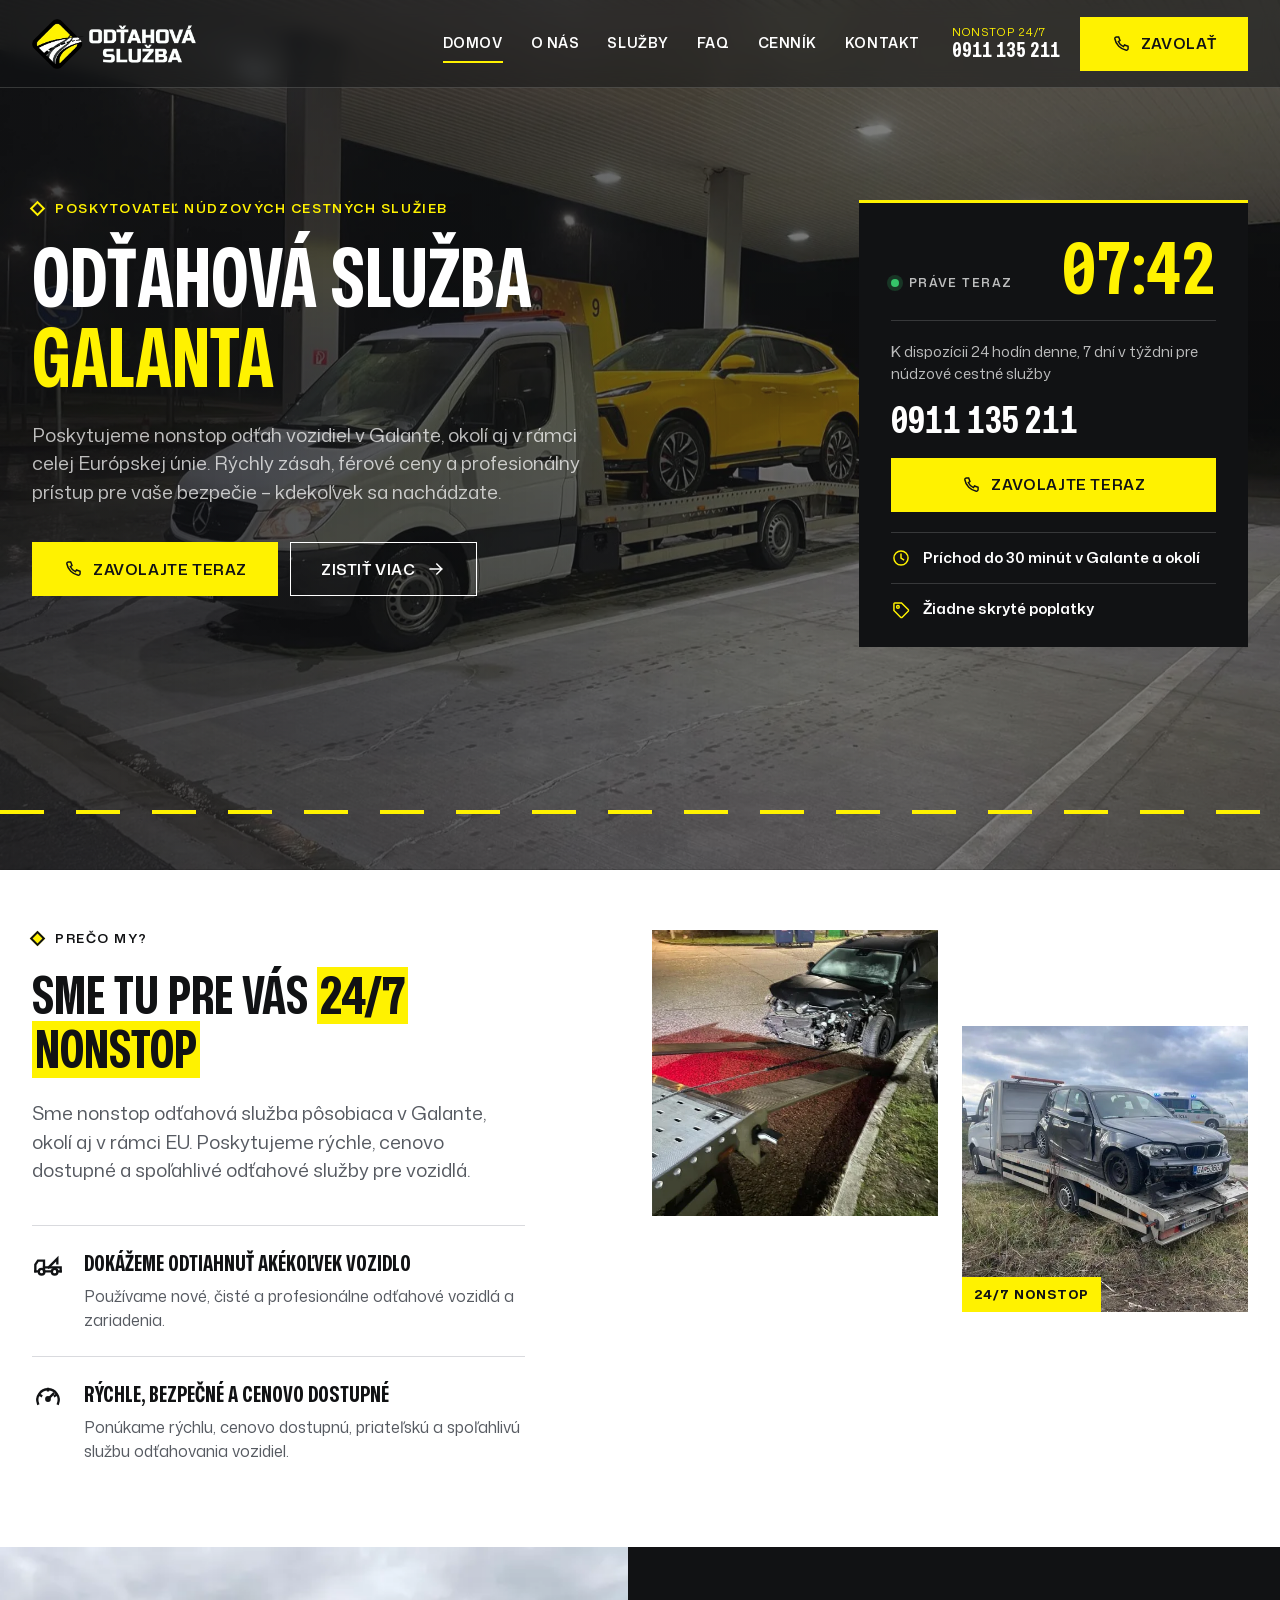
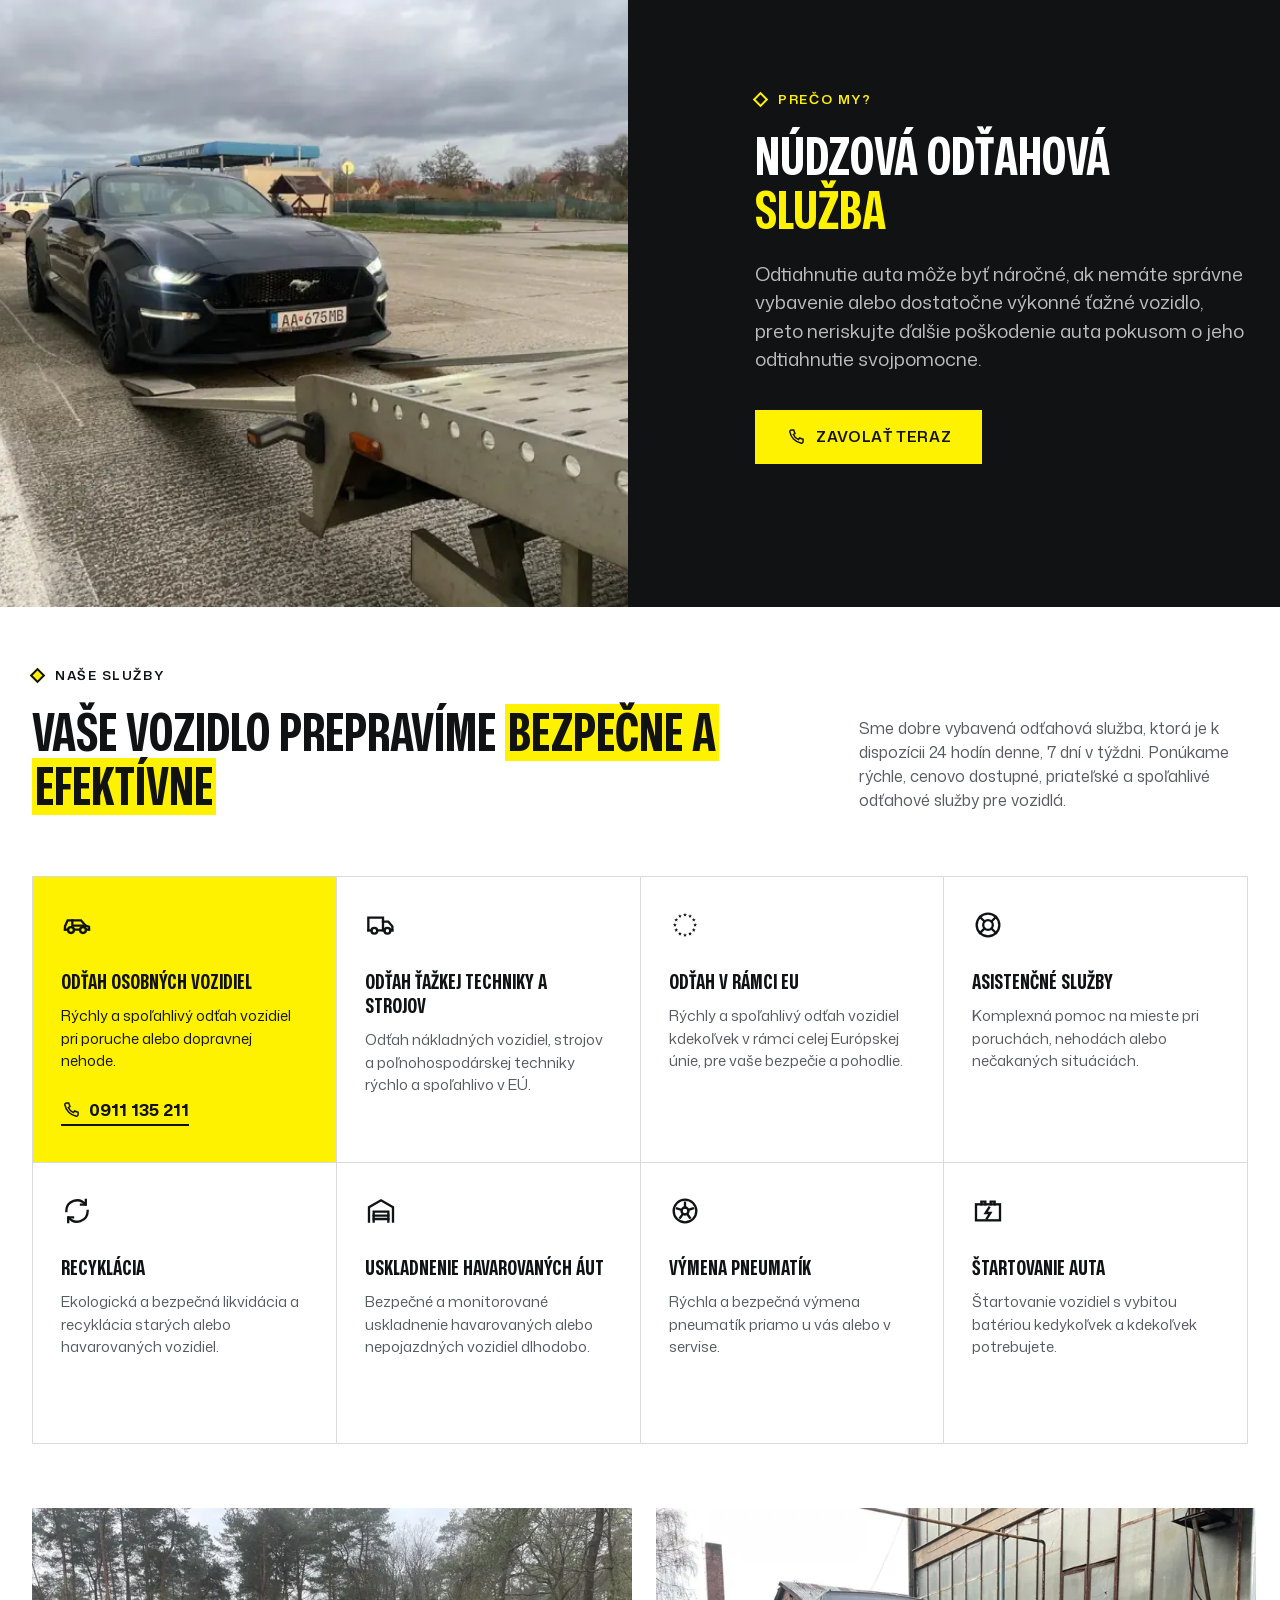
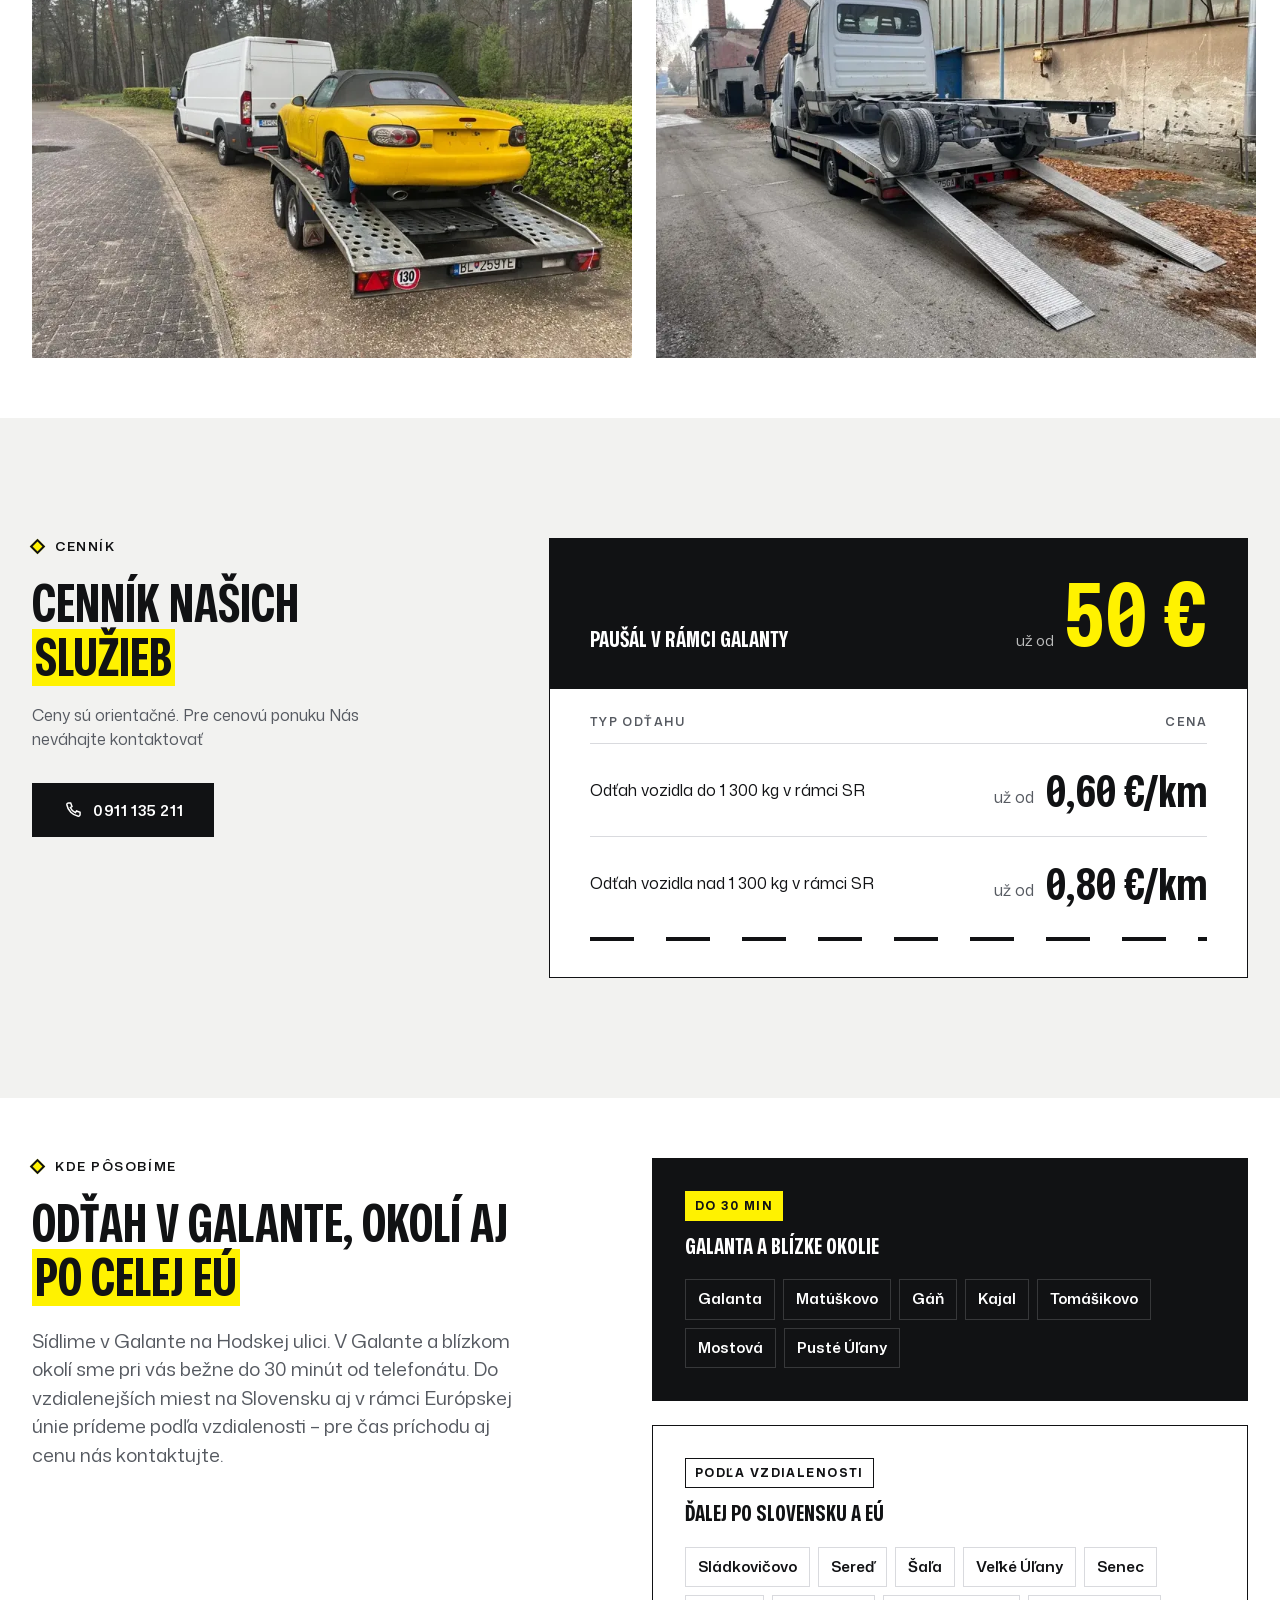
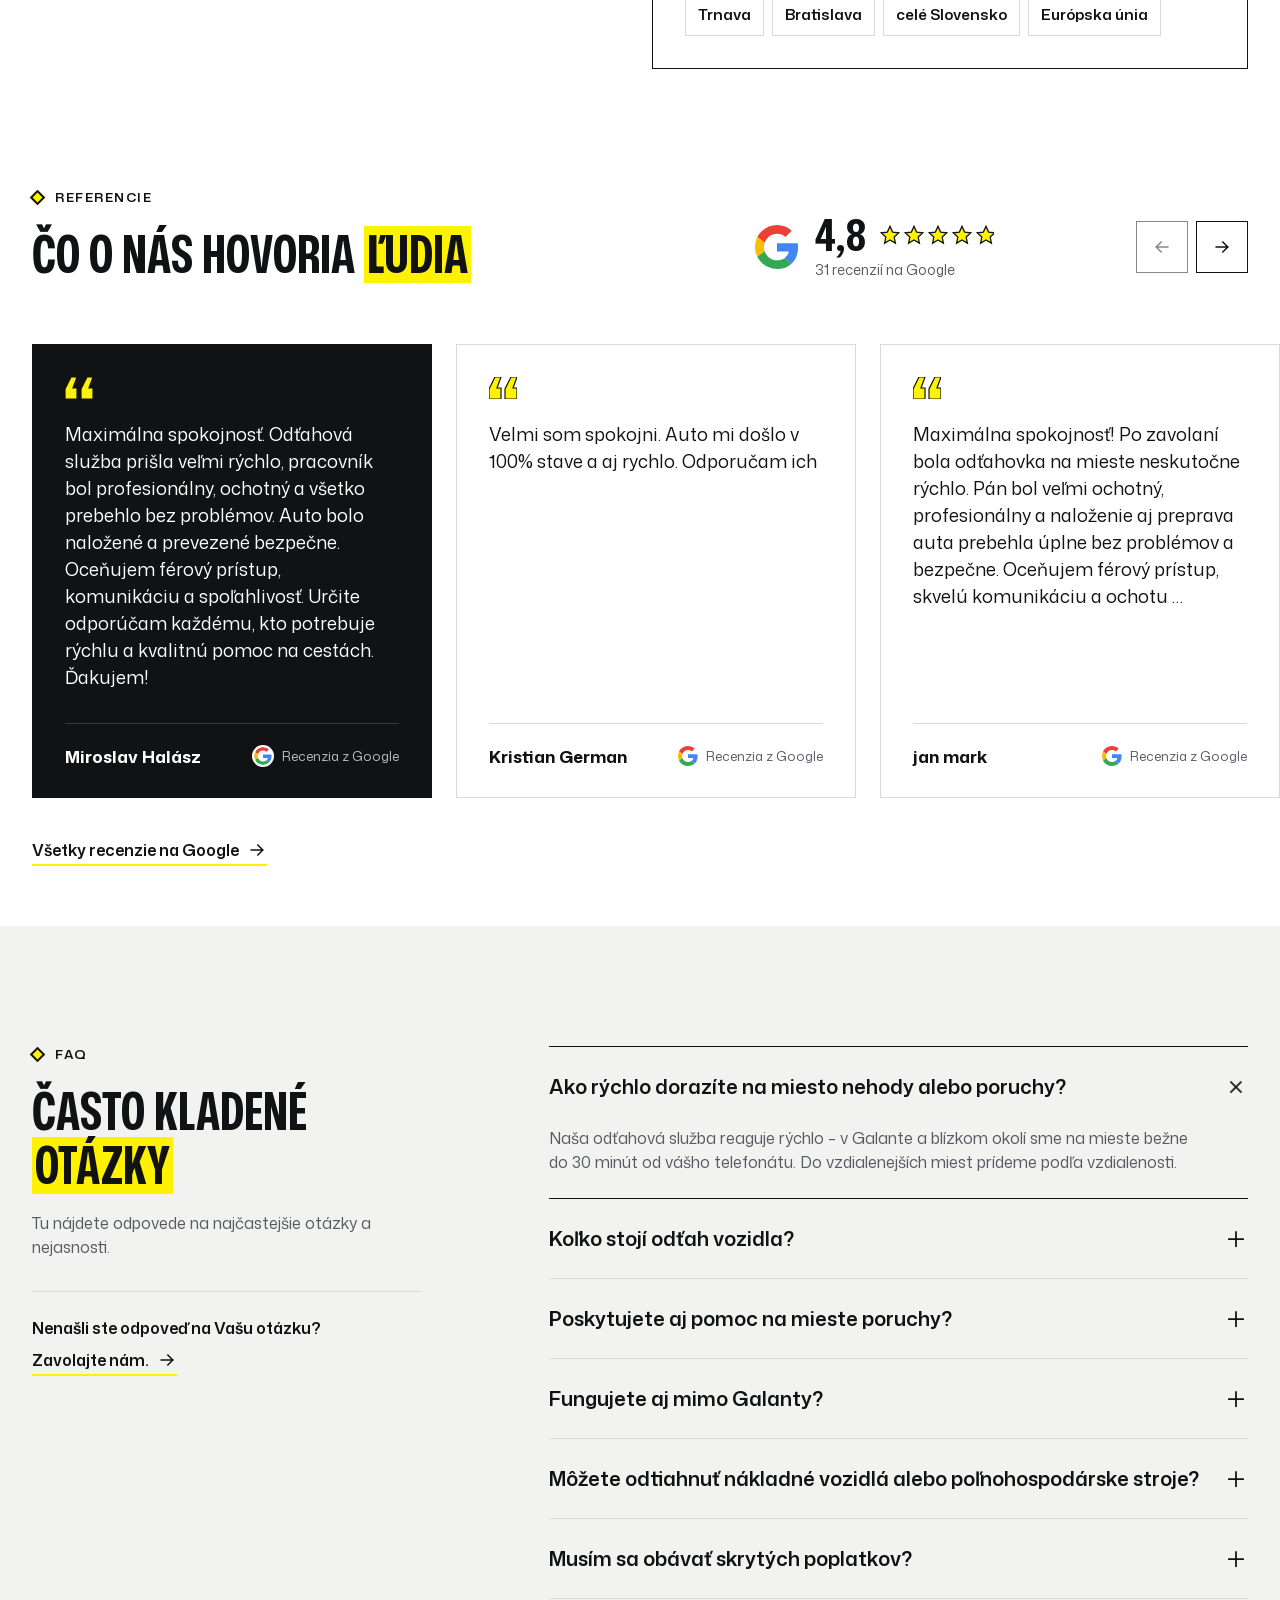
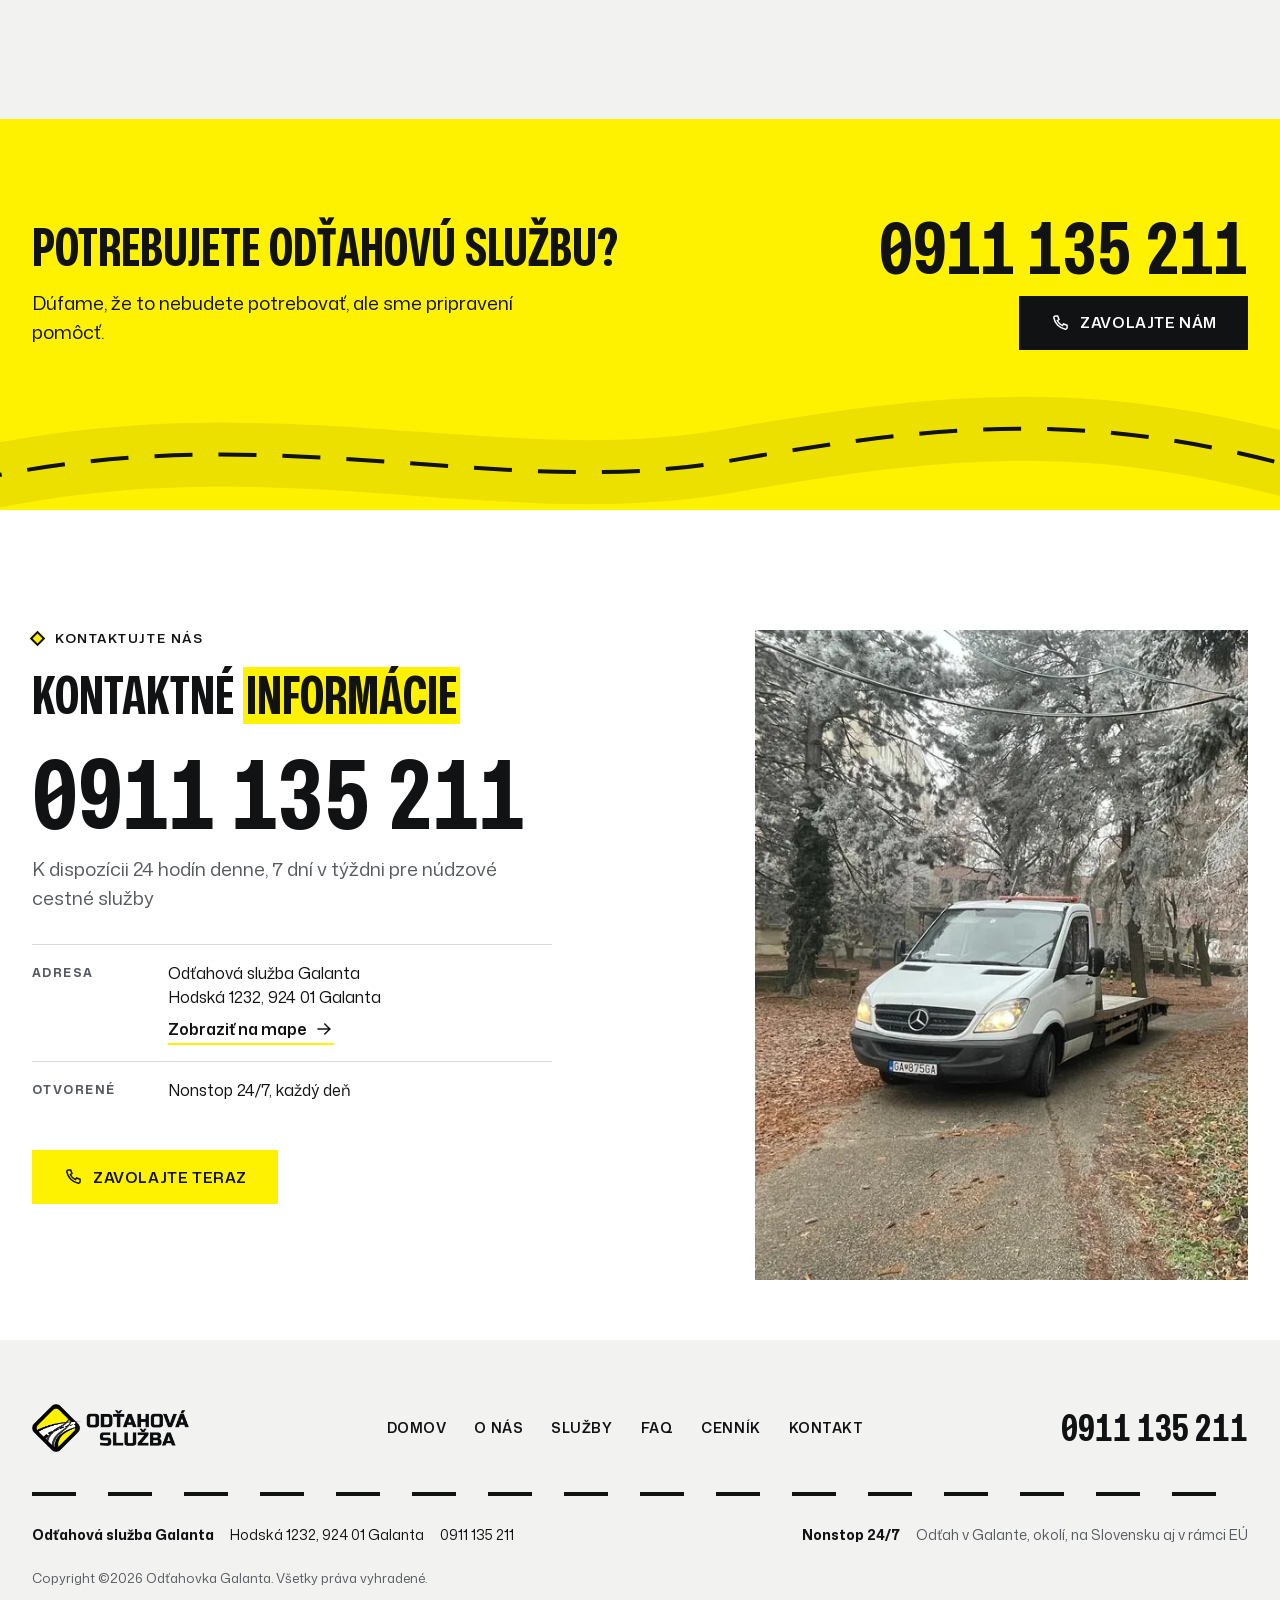
==== commit bde0bbc4: "Spustenie na odtahovka-galanta.sk: ostrá verzia bez pruhu návrhu, indexovanie povolené Build --live:" ====
--- a/index.html
+++ b/index.html
@@ -5,7 +5,7 @@
 <meta name="viewport" content="width=device-width,initial-scale=1,viewport-fit=cover">
 <title>Odťahová služba Galanta NONSTOP 24/7 | Odťah od 50 €</title>
 <meta name="description" content="Nonstop odťahová služba Galanta: odťah áut, dodávok aj ťažkej techniky v Galante, okolí, po SR a EÚ. Asistencia na ceste. Od 50 €. Volajte 0911 135 211.">
-<meta name="robots" content="noindex, nofollow">
+<meta name="robots" content="index, follow, max-image-preview:large, max-snippet:-1">
 <link rel="canonical" href="https://odtahovka-galanta.sk/">
 <link rel="alternate" hreflang="sk" href="https://odtahovka-galanta.sk/">
 <meta name="geo.region" content="SK-TA">
@@ -41,7 +41,7 @@
 <body>
 <a class="skip" href="#obsah">Preskočiť na obsah</a>
 <svg width="0" height="0" style="position:absolute" aria-hidden="true"><defs><symbol id="i-phone" viewBox="0 0 24 24"><path d="M6.6 3.5h2.6l1.6 4.3-2 1.3a11.5 11.5 0 0 0 6.1 6.1l1.3-2 4.3 1.6v2.6a2 2 0 0 1-2.2 2A17 17 0 0 1 4.6 5.7a2 2 0 0 1 2-2.2z"/></symbol><symbol id="i-clock" viewBox="0 0 24 24"><circle cx="12" cy="12" r="8.5"/><path d="M12 7.5V12l3 2"/></symbol><symbol id="i-tag" viewBox="0 0 24 24"><path d="M3.5 12.6V4.5a1 1 0 0 1 1-1h8.1l8 8a1.4 1.4 0 0 1 0 2l-7.1 7.1a1.4 1.4 0 0 1-2 0z"/><circle cx="8.3" cy="8.3" r="1.6"/></symbol><symbol id="i-tow" viewBox="0 0 24 24"><path d="M2.5 16v-5l2-3h4.5V16"/><path d="M9 13h12.5v3"/><path d="M12.5 13l6.5-6.5v3.5"/><path d="M2.5 16h2.6M9.3 16h5.6M19.1 16h2.4"/><circle cx="7.2" cy="16.3" r="2.1"/><circle cx="17" cy="16.3" r="2.1"/></symbol><symbol id="i-gauge" viewBox="0 0 24 24"><path d="M4.5 17a8 8 0 1 1 15 0"/><path d="M12 13.5l4-4"/><circle cx="12" cy="13.5" r="1.3"/><path d="M6.9 11.1l-.9-.5M12 7V5.9M17.1 11.1l.9-.5"/></symbol><symbol id="i-car" viewBox="0 0 24 24"><path d="M3 15.5V13l2-4.5h10l3.5 4 2.5.8v2.2"/><path d="M3 15.5h2.2M9.8 15.5h4.4M18.8 15.5H21"/><circle cx="7.5" cy="15.8" r="2.2"/><circle cx="16.5" cy="15.8" r="2.2"/><path d="M8.5 8.5v4h9.5"/></symbol><symbol id="i-truck" viewBox="0 0 24 24"><path d="M2.5 16V6.5h11V16"/><path d="M13.5 9.5h4l3 3.5V16"/><path d="M2.5 16h2.3M9.3 16h5.3M19.1 16h1.4"/><circle cx="7" cy="16.3" r="2.2"/><circle cx="16.8" cy="16.3" r="2.2"/></symbol><symbol id="i-eu" viewBox="0 0 24 24"><polygon points="12.00,2.90 12.40,3.85 13.43,3.94 12.64,4.61 12.88,5.61 12.00,5.08 11.12,5.61 11.36,4.61 10.57,3.94 11.60,3.85" fill="currentColor" stroke="none"/><polygon points="15.80,3.92 16.20,4.87 17.23,4.95 16.44,5.63 16.68,6.63 15.80,6.09 14.92,6.63 15.16,5.63 14.37,4.95 15.40,4.87" fill="currentColor" stroke="none"/><polygon points="18.58,6.70 18.98,7.65 20.01,7.74 19.22,8.41 19.46,9.41 18.58,8.88 17.70,9.41 17.94,8.41 17.16,7.74 18.19,7.65" fill="currentColor" stroke="none"/><polygon points="19.60,10.50 20.00,11.45 21.03,11.54 20.24,12.21 20.48,13.21 19.60,12.68 18.72,13.21 18.96,12.21 18.17,11.54 19.20,11.45" fill="currentColor" stroke="none"/><polygon points="18.58,14.30 18.98,15.25 20.01,15.34 19.22,16.01 19.46,17.01 18.58,16.47 17.70,17.01 17.94,16.01 17.16,15.34 18.19,15.25" fill="currentColor" stroke="none"/><polygon points="15.80,17.08 16.20,18.04 17.23,18.12 16.44,18.79 16.68,19.80 15.80,19.26 14.92,19.80 15.16,18.79 14.37,18.12 15.40,18.04" fill="currentColor" stroke="none"/><polygon points="12.00,18.10 12.40,19.05 13.43,19.14 12.64,19.81 12.88,20.81 12.00,20.28 11.12,20.81 11.36,19.81 10.57,19.14 11.60,19.05" fill="currentColor" stroke="none"/><polygon points="8.20,17.08 8.60,18.04 9.63,18.12 8.84,18.79 9.08,19.80 8.20,19.26 7.32,19.80 7.56,18.79 6.77,18.12 7.80,18.04" fill="currentColor" stroke="none"/><polygon points="5.42,14.30 5.81,15.25 6.84,15.34 6.06,16.01 6.30,17.01 5.42,16.48 4.54,17.01 4.78,16.01 3.99,15.34 5.02,15.25" fill="currentColor" stroke="none"/><polygon points="4.40,10.50 4.80,11.45 5.83,11.54 5.04,12.21 5.28,13.21 4.40,12.68 3.52,13.21 3.76,12.21 2.97,11.54 4.00,11.45" fill="currentColor" stroke="none"/><polygon points="5.42,6.70 5.81,7.65 6.84,7.74 6.06,8.41 6.30,9.41 5.42,8.88 4.54,9.41 4.78,8.41 3.99,7.74 5.02,7.65" fill="currentColor" stroke="none"/><polygon points="8.20,3.92 8.60,4.87 9.63,4.95 8.84,5.63 9.08,6.63 8.20,6.09 7.32,6.63 7.56,5.63 6.77,4.95 7.80,4.87" fill="currentColor" stroke="none"/></symbol><symbol id="i-buoy" viewBox="0 0 24 24"><circle cx="12" cy="12" r="8.5"/><circle cx="12" cy="12" r="3.6"/><path d="M6 6l3.4 3.4M14.6 14.6L18 18M18 6l-3.4 3.4M9.4 14.6L6 18"/></symbol><symbol id="i-recycle" viewBox="0 0 24 24"><path d="M20 12a8 8 0 0 1-14.3 4.9"/><path d="M4 12a8 8 0 0 1 14.3-4.9"/><path d="M18.6 3.6v3.6H15"/><path d="M5.4 20.4v-3.6H9"/></symbol><symbol id="i-garage" viewBox="0 0 24 24"><path d="M3 20V9.2L12 4l9 5.2V20"/><path d="M6.5 20v-7.5h11V20"/><path d="M6.5 15.5h11M6.5 18h11"/></symbol><symbol id="i-tire" viewBox="0 0 24 24"><circle cx="12" cy="12" r="8.5"/><circle cx="12" cy="12" r="2.6"/><path d="M12.00 9.40L12.00 5.80M14.47 11.20L17.90 10.08M13.53 14.10L15.64 17.02M10.47 14.10L8.36 17.02M9.53 11.20L6.10 10.08"/></symbol><symbol id="i-battery" viewBox="0 0 24 24"><rect x="3" y="7" width="18" height="12"/><path d="M7 7V5h3v2M14 7V5h3v2"/><path d="M12.8 9.5l-2.6 4h3.6l-2.6 4"/></symbol><symbol id="i-arrow" viewBox="0 0 24 24"><path d="M5 12h14M13 6l6 6-6 6"/></symbol><symbol id="i-euro" viewBox="0 0 24 24"><circle cx="12" cy="12" r="8.5"/><path d="M15.2 8.6a4 4 0 1 0 0 6.8"/><path d="M7.5 11h5.5M7.5 13.2h5.5"/></symbol><symbol id="i-ontime" viewBox="0 0 24 24"><path d="M20 12.5A8 8 0 1 1 12 4"/><path d="M12 8v4.3l2.6 1.6"/><path d="M15.5 5.5l1.8 1.8 3.4-3.6"/></symbol><symbol id="i-team" viewBox="0 0 24 24"><circle cx="9" cy="8.5" r="3"/><path d="M3.5 19a5.5 5.5 0 0 1 11 0"/><circle cx="17" cy="9.5" r="2.4"/><path d="M15.6 14.2A4.6 4.6 0 0 1 21 18.6"/></symbol><symbol id="i-plus" viewBox="0 0 24 24"><path d="M12 5v14M5 12h14"/></symbol><symbol id="i-google" viewBox="0 0 48 48"><path fill="#EA4335" d="M24 9.5c3.54 0 6.71 1.22 9.21 3.6l6.85-6.85C35.9 2.38 30.47 0 24 0 14.62 0 6.51 5.38 2.56 13.22l7.98 6.19C12.43 13.72 17.74 9.5 24 9.5z"/><path fill="#4285F4" d="M46.98 24.55c0-1.57-.15-3.09-.38-4.55H24v9.02h12.94c-.58 2.96-2.26 5.48-4.78 7.18l7.73 6c4.51-4.18 7.09-10.36 7.09-17.65z"/><path fill="#FBBC05" d="M10.53 28.59c-.48-1.45-.76-2.99-.76-4.59s.27-3.14.76-4.59l-7.98-6.19C.92 16.46 0 20.12 0 24c0 3.88.92 7.54 2.56 10.78l7.97-6.19z"/><path fill="#34A853" d="M24 48c6.48 0 11.91-2.13 15.89-5.81l-7.73-6c-2.15 1.45-4.92 2.3-8.16 2.3-6.26 0-11.57-4.22-13.47-9.91l-7.98 6.19C6.51 42.62 14.62 48 24 48z"/></symbol></defs></svg>
-<p class="demo">Neoficiálny návrh — nie je to oficiálny web podniku. Ukážka redizajnu od webdavid.sk, objednávky tu nefungujú.</p>
+
 <header class="top" id="top">
   <div class="kontajner top__in">
     <a class="logo" href="./" aria-label="Odťahová služba Galanta — domov"><img src="assets/img/logo-odtahova-sluzba-svetle.webp" width="560" height="171" alt="Odťahová služba Galanta – logo"></a>
@@ -326,7 +326,7 @@
       <address class="foot__nap"><b>Odťahová služba Galanta</b><span>Hodská 1232, 924 01 Galanta</span><a href="tel:+421911135211">0911 135 211</a></address>
       <p class="foot__hours"><b>Nonstop 24/7</b><span>Odťah v Galante, okolí, na Slovensku aj v rámci EÚ</span></p>
     </div>
-    <div class="foot__legal"><span>Neoficiálny návrh webu · webdavid.sk · 2026</span><span>Texty a fotografie: odtahovka-galanta.sk</span></div>
+    <div class="foot__legal"><span>Copyright ©2026 Odťahovka Galanta. Všetky práva vyhradené.</span></div>
   </div>
 </footer>
 <div class="mbar"><a class="btn btn--y" href="tel:+421911135211"><svg class="i" aria-hidden="true"><use href="#i-phone"/></svg>Zavolať</a><a class="btn btn--line" href="#cennik">Cenník</a></div>
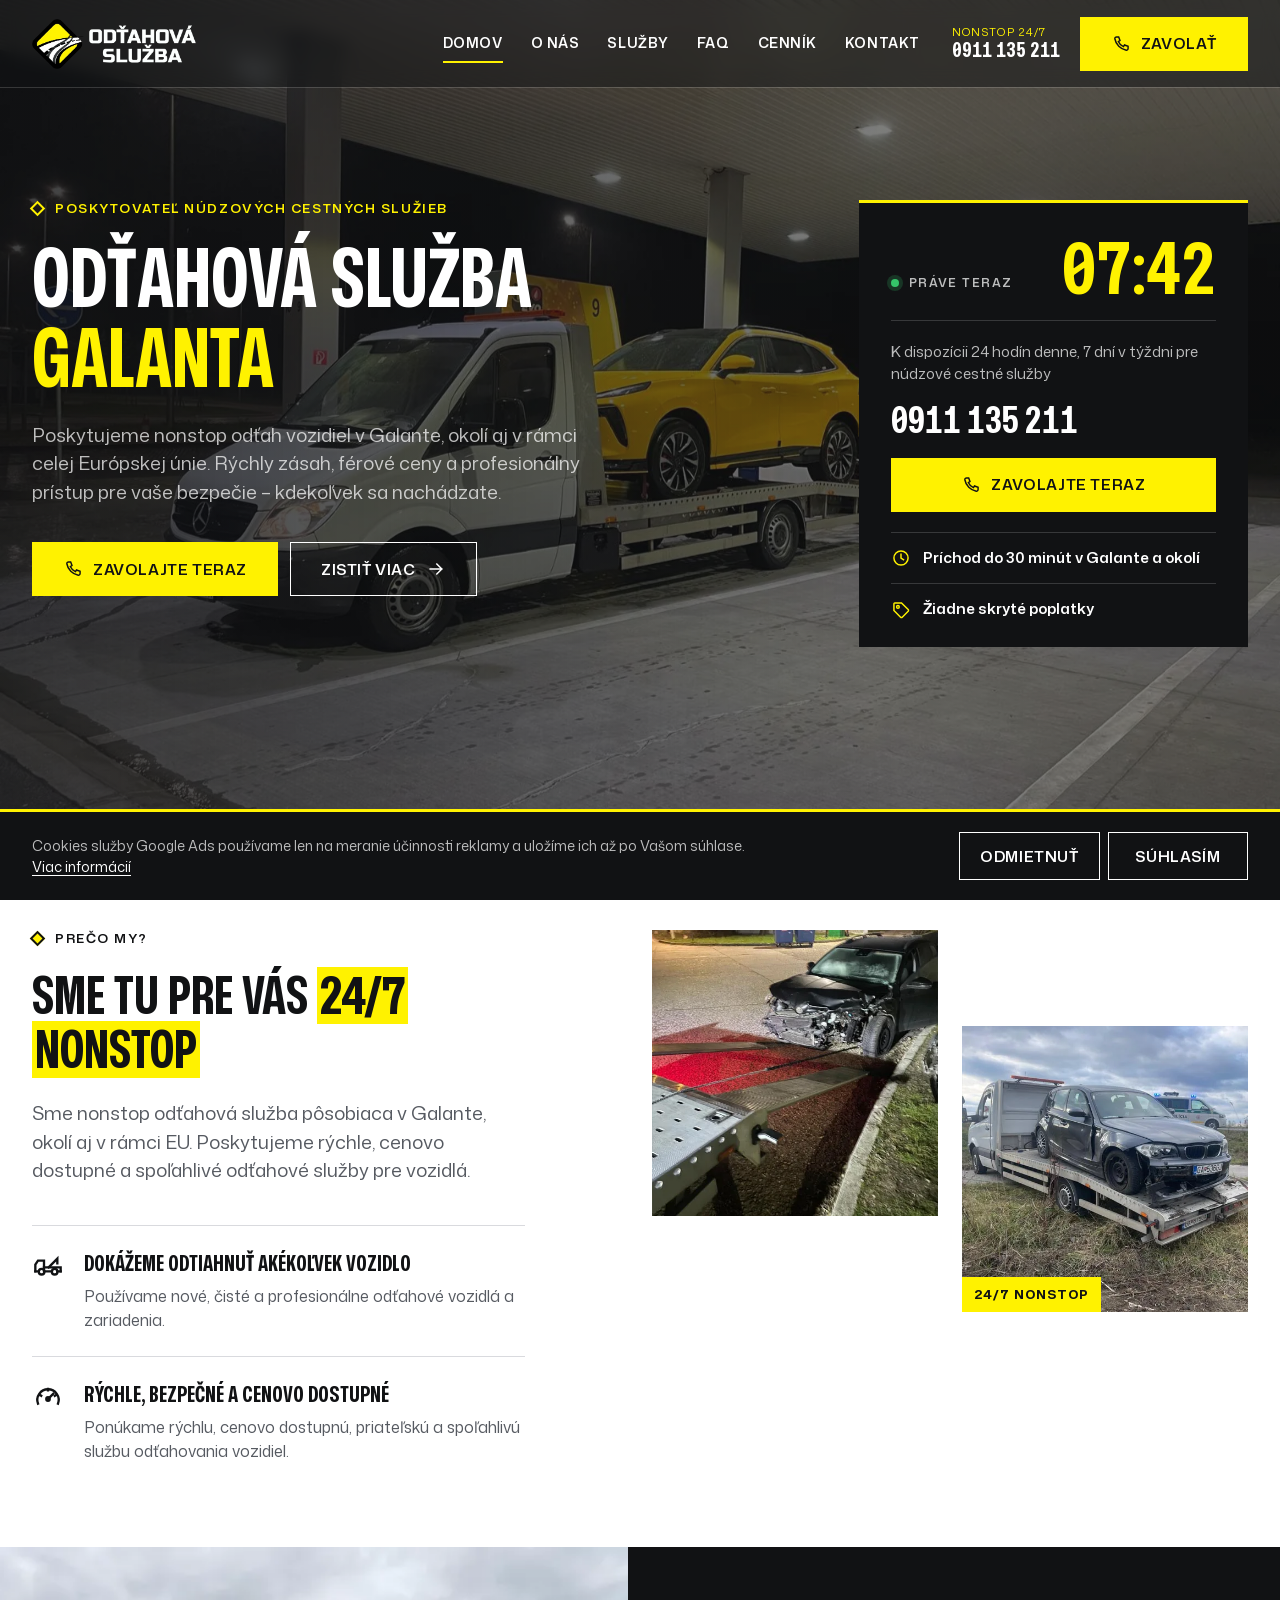
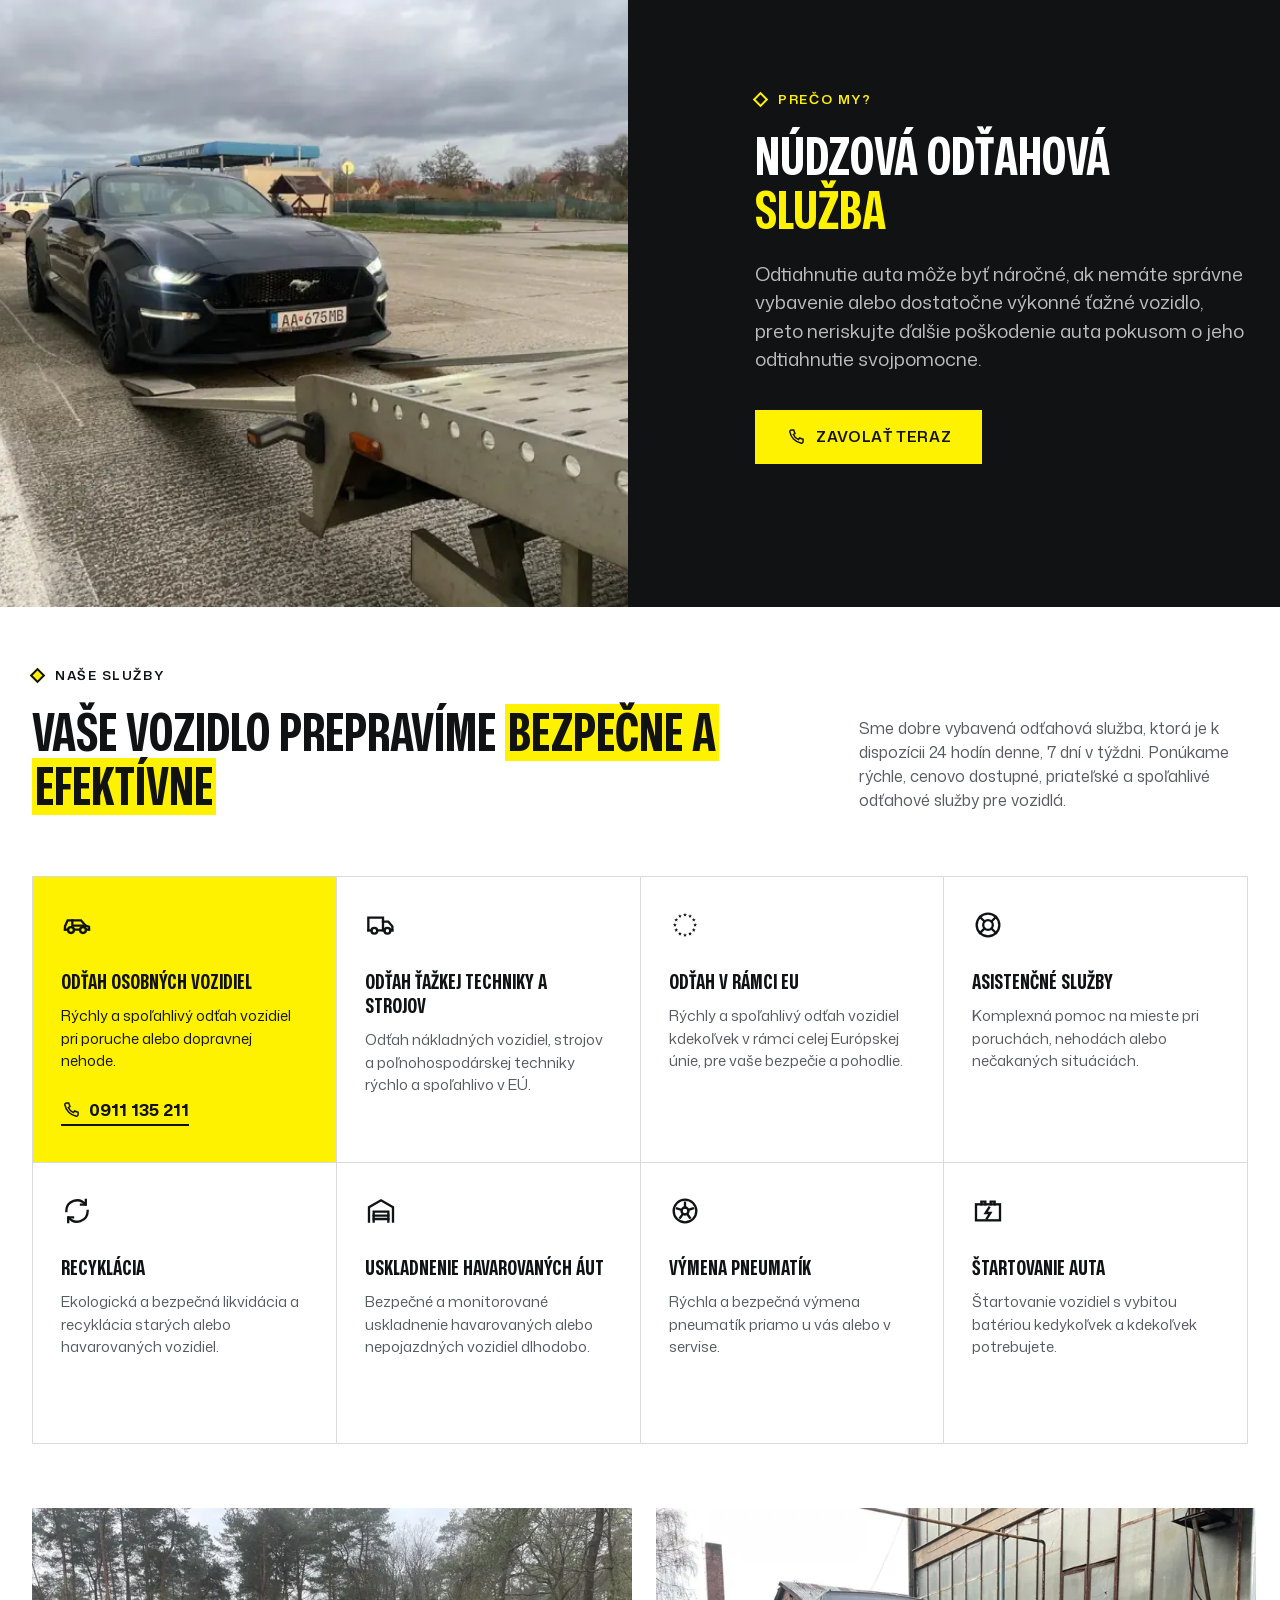
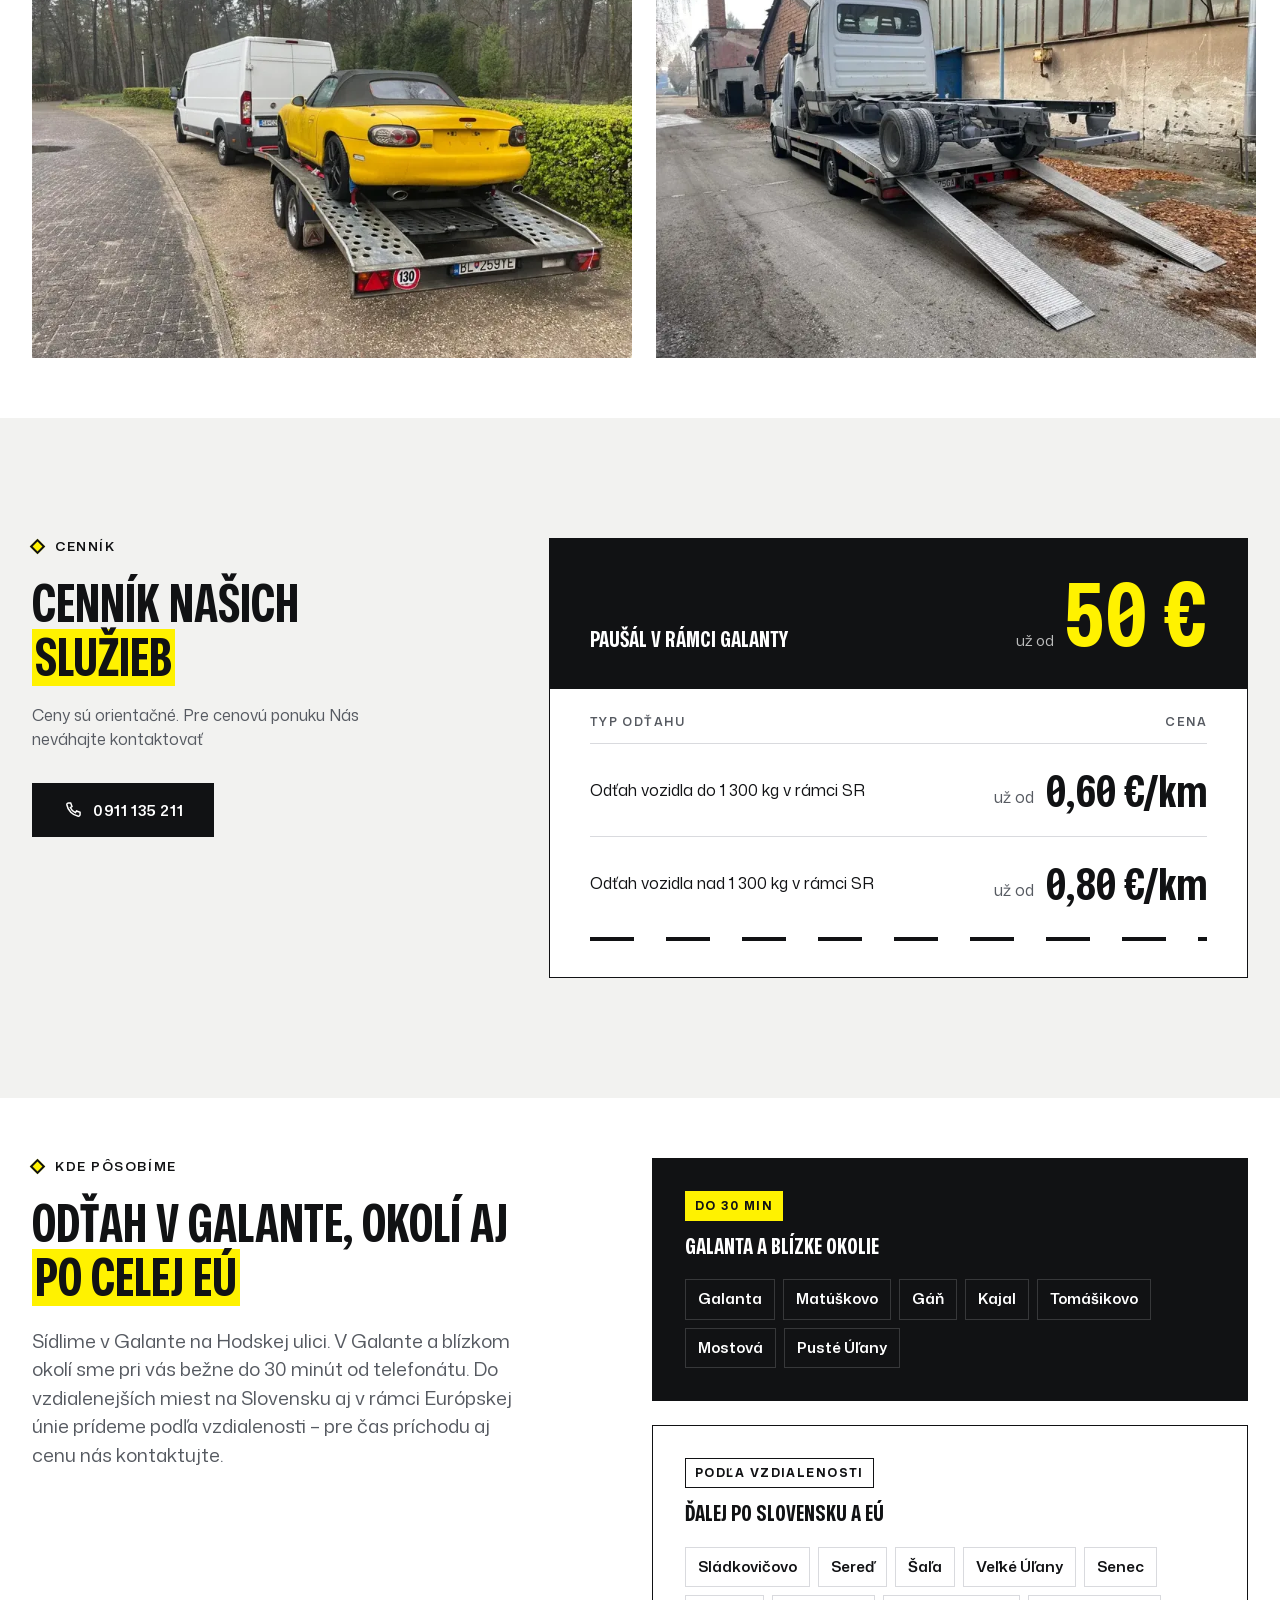
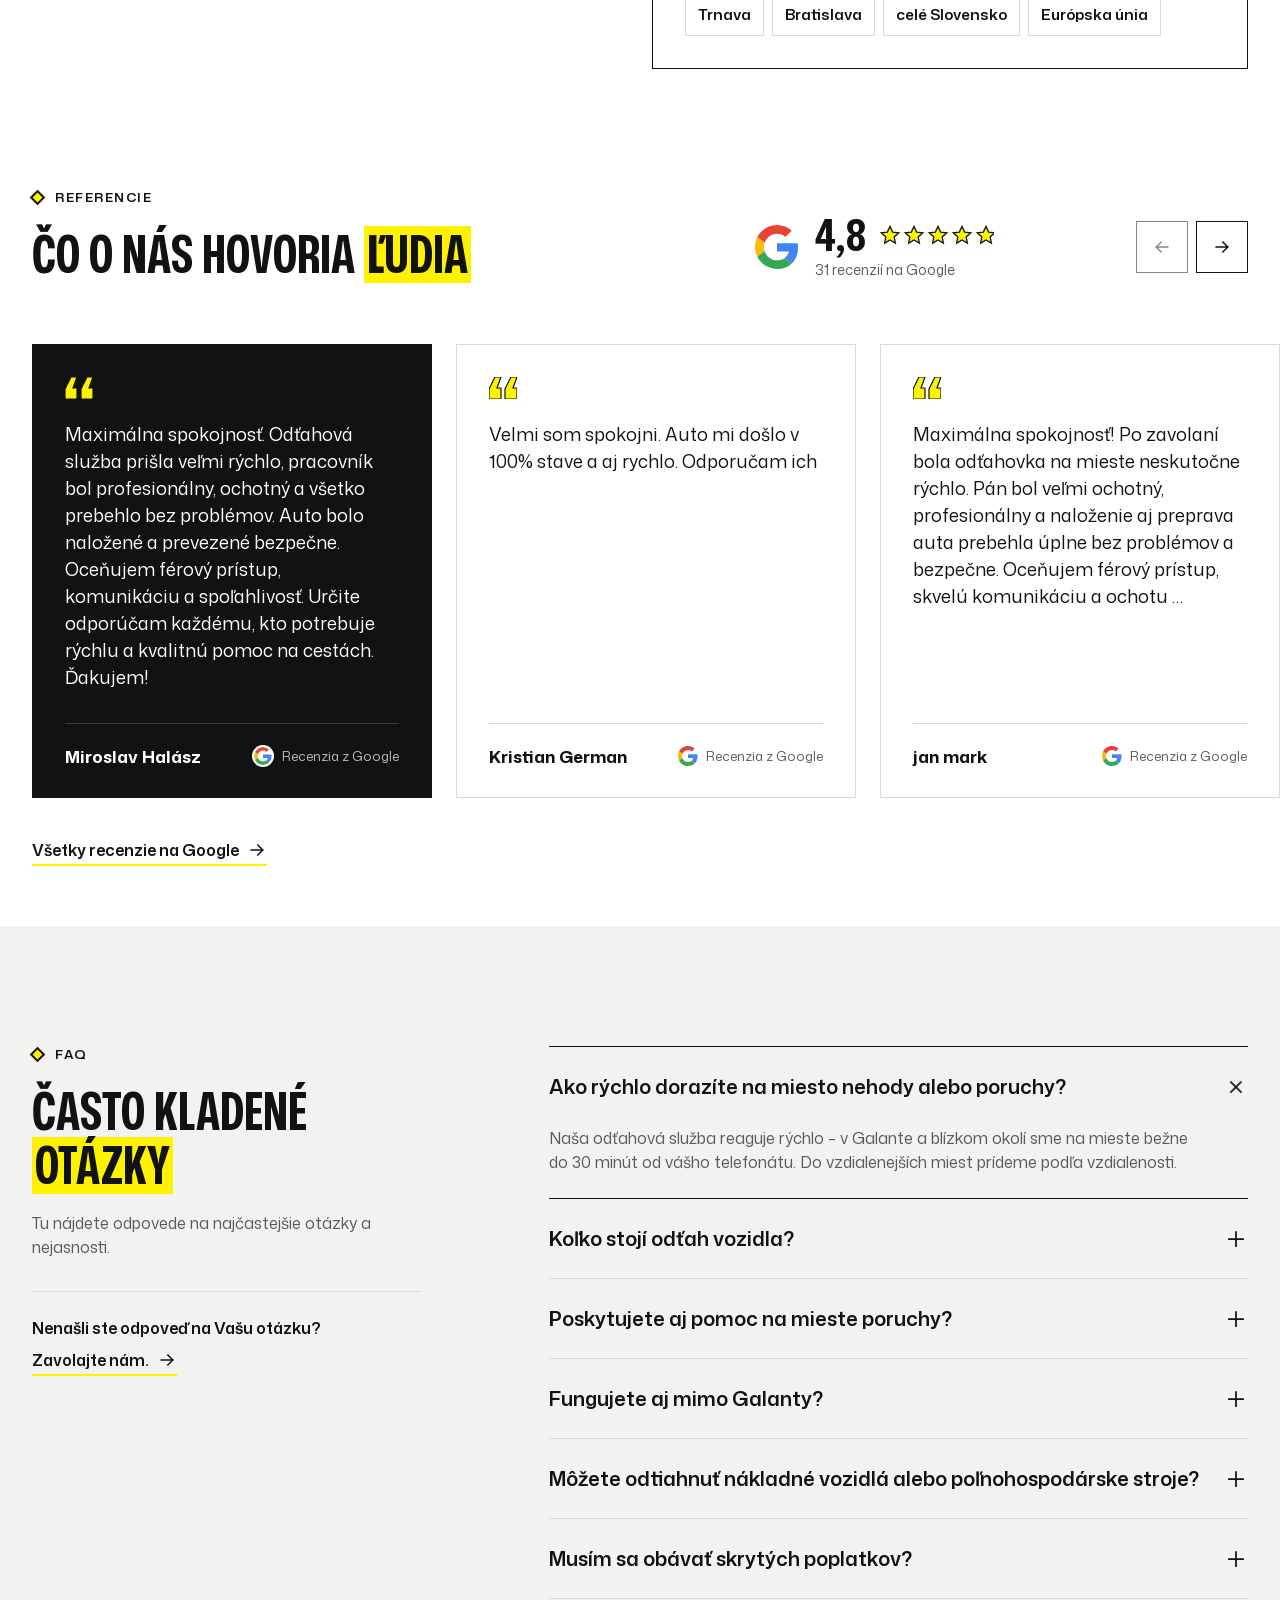
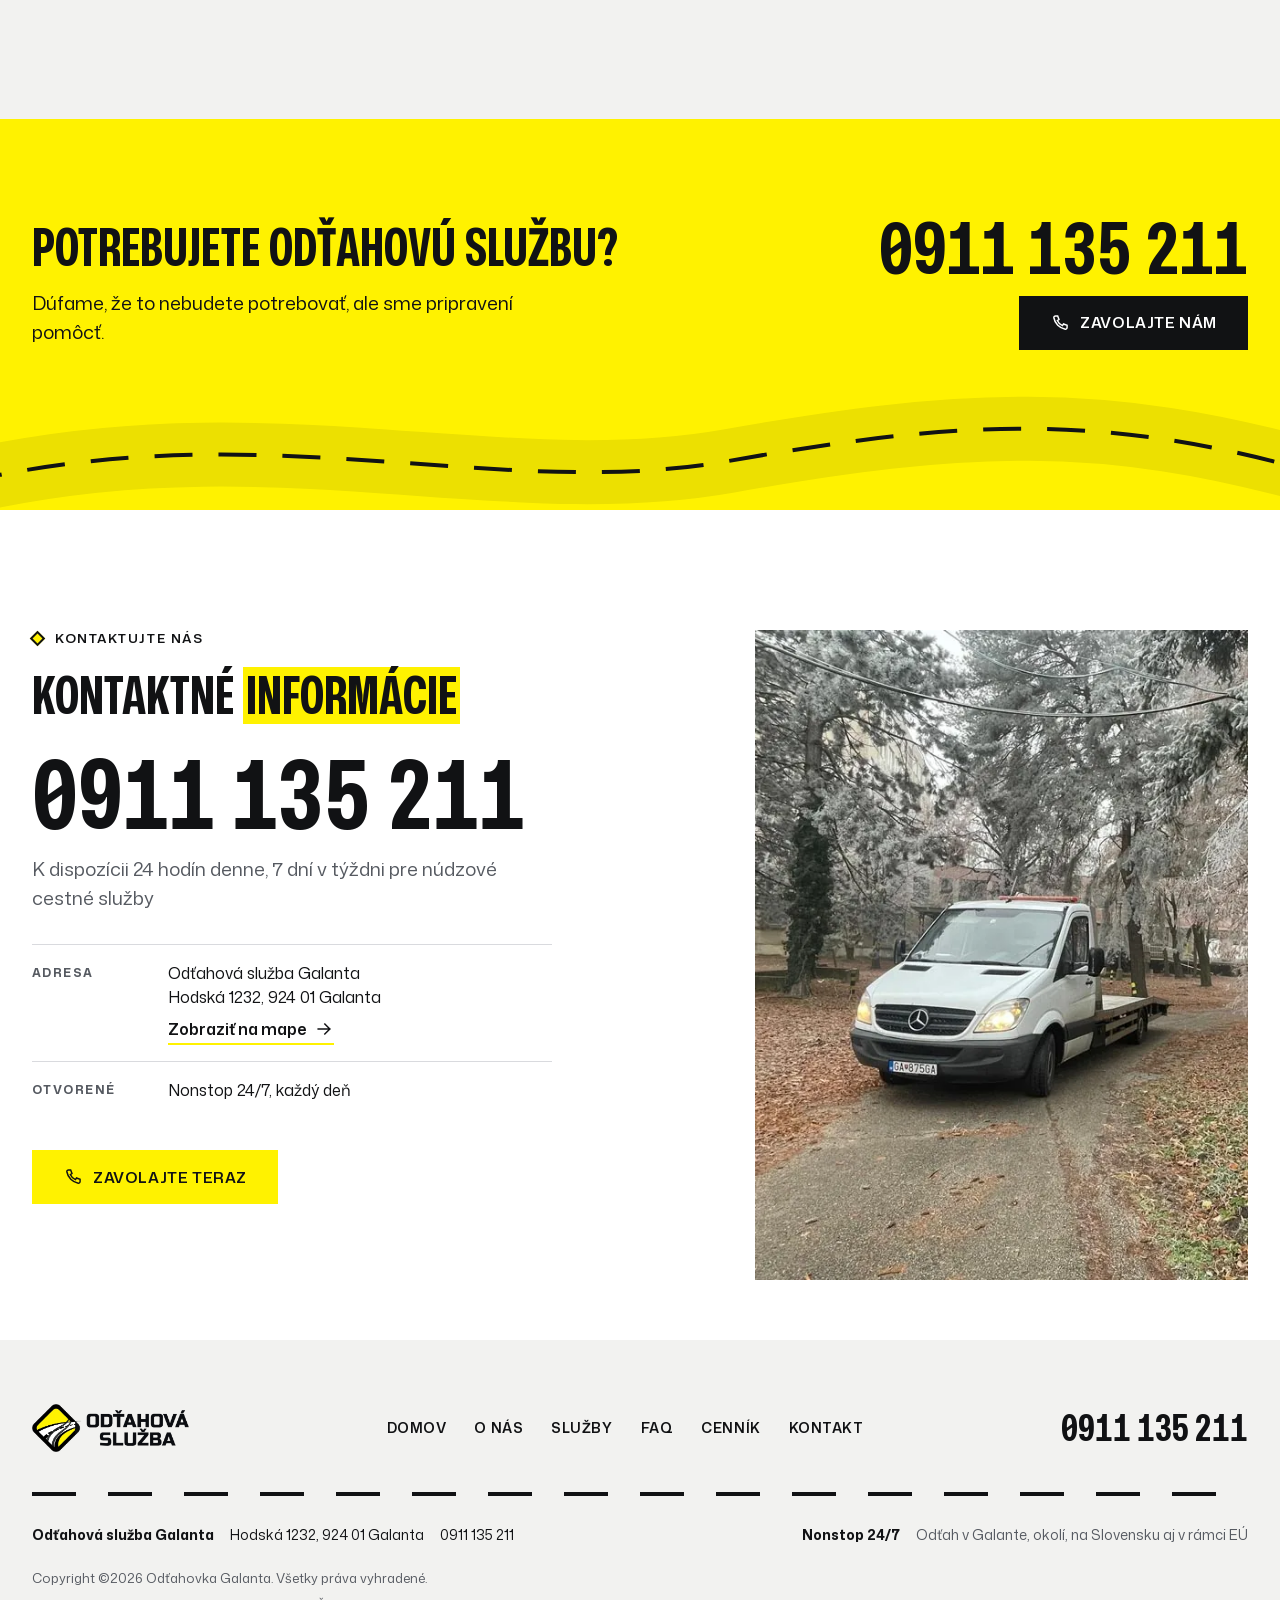
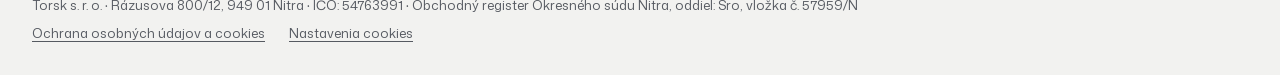
==== commit d60acdf7: "Meranie hovorov pre Google Ads, súhlas s cookies, ochrana osobných údajov, údaje prevádzkovateľa Co-" ====
--- a/index.html
+++ b/index.html
@@ -36,7 +36,7 @@
 <link rel="preload" as="image" href="assets/img/hero-noc-cerpacia-stanica.webp" imagesrcset="assets/img/hero-noc-cerpacia-stanica-800.webp 800w, assets/img/hero-noc-cerpacia-stanica.webp 1600w" imagesizes="100vw" fetchpriority="high">
 <link rel="stylesheet" href="assets/css/style.css">
 <script>document.documentElement.classList.add("js")</script>
-<script type="application/ld+json">{"@context":"https://schema.org","@graph":[{"@type":"WebSite","@id":"https://odtahovka-galanta.sk/#web","url":"https://odtahovka-galanta.sk/","name":"Odťahová služba Galanta","alternateName":"Odťahovka Galanta","inLanguage":"sk-SK","publisher":{"@id":"https://odtahovka-galanta.sk/#firma"}},{"@type":["AutomotiveBusiness","EmergencyService"],"@id":"https://odtahovka-galanta.sk/#firma","name":"Odťahová služba Galanta","alternateName":"Odťahovka Galanta","description":"Nonstop odťahová a asistenčná služba v Galante, okolí, na Slovensku aj v rámci celej Európskej únie.","url":"https://odtahovka-galanta.sk/","telephone":"+421911135211","priceRange":"od 50 €","currenciesAccepted":"EUR","logo":"https://odtahovka-galanta.sk/apple-touch-icon.png","image":["https://odtahovka-galanta.sk/assets/img/og-odtahova-sluzba-galanta.jpg","https://odtahovka-galanta.sk/assets/img/hero-noc-cerpacia-stanica.webp","https://odtahovka-galanta.sk/assets/img/vozidla-cerpacia-stanica.webp"],"address":{"@type":"PostalAddress","streetAddress":"Hodská 1232","addressLocality":"Galanta","postalCode":"924 01","addressRegion":"Trnavský kraj","addressCountry":"SK"},"geo":{"@type":"GeoCoordinates","latitude":48.203926,"longitude":17.709596},"hasMap":"https://www.google.com/maps/search/?api=1&query=Odťahová+služba+Galanta&query_place_id=ChIJV22LMRlla0cRV9cov1G9rgE","openingHoursSpecification":[{"@type":"OpeningHoursSpecification","dayOfWeek":["Monday","Tuesday","Wednesday","Thursday","Friday","Saturday","Sunday"],"opens":"00:00","closes":"23:59"}],"contactPoint":{"@type":"ContactPoint","telephone":"+421911135211","contactType":"emergency","areaServed":"SK","availableLanguage":["sk"],"hoursAvailable":{"@type":"OpeningHoursSpecification","dayOfWeek":["Monday","Tuesday","Wednesday","Thursday","Friday","Saturday","Sunday"],"opens":"00:00","closes":"23:59"}},"areaServed":[{"@type":"City","name":"Galanta"},{"@type":"City","name":"Matúškovo"},{"@type":"City","name":"Gáň"},{"@type":"City","name":"Kajal"},{"@type":"City","name":"Tomášikovo"},{"@type":"City","name":"Mostová"},{"@type":"City","name":"Pusté Úľany"},{"@type":"City","name":"Sládkovičovo"},{"@type":"City","name":"Sereď"},{"@type":"City","name":"Šaľa"},{"@type":"City","name":"Veľké Úľany"},{"@type":"City","name":"Senec"},{"@type":"City","name":"Trnava"},{"@type":"City","name":"Bratislava"},{"@type":"AdministrativeArea","name":"okres Galanta"},{"@type":"AdministrativeArea","name":"Trnavský kraj"},{"@type":"Country","name":"Slovensko"},{"@type":"Place","name":"Európska únia"}],"makesOffer":[{"@type":"Offer","name":"Paušál za odťah v rámci Galanty","priceSpecification":{"@type":"PriceSpecification","minPrice":50,"priceCurrency":"EUR"}},{"@type":"Offer","name":"Odťah vozidla do 1 300 kg v rámci SR","priceSpecification":{"@type":"UnitPriceSpecification","minPrice":0.6,"priceCurrency":"EUR","unitCode":"KMT","unitText":"km"}},{"@type":"Offer","name":"Odťah vozidla nad 1 300 kg v rámci SR","priceSpecification":{"@type":"UnitPriceSpecification","minPrice":0.8,"priceCurrency":"EUR","unitCode":"KMT","unitText":"km"}}],"hasOfferCatalog":{"@type":"OfferCatalog","name":"Služby odťahovej služby Galanta","itemListElement":[{"@type":"Offer","itemOffered":{"@type":"Service","name":"Odťah osobných vozidiel","description":"Rýchly a spoľahlivý odťah vozidiel pri poruche alebo dopravnej nehode.","areaServed":"Galanta a okolie, Slovensko, Európska únia"}},{"@type":"Offer","itemOffered":{"@type":"Service","name":"Odťah ťažkej techniky a strojov","description":"Odťah nákladných vozidiel, strojov a poľnohospodárskej techniky rýchlo a spoľahlivo v EÚ.","areaServed":"Galanta a okolie, Slovensko, Európska únia"}},{"@type":"Offer","itemOffered":{"@type":"Service","name":"Odťah v rámci EU","description":"Rýchly a spoľahlivý odťah vozidiel kdekoľvek v rámci celej Európskej únie, pre vaše bezpečie a pohodlie.","areaServed":"Galanta a okolie, Slovensko, Európska únia"}},{"@type":"Offer","itemOffered":{"@type":"Service","name":"Asistenčné služby","description":"Komplexná pomoc na mieste pri poruchách, nehodách alebo nečakaných situáciách.","areaServed":"Galanta a okolie, Slovensko, Európska únia"}},{"@type":"Offer","itemOffered":{"@type":"Service","name":"Recyklácia","description":"Ekologická a bezpečná likvidácia a recyklácia starých alebo havarovaných vozidiel.","areaServed":"Galanta a okolie, Slovensko, Európska únia"}},{"@type":"Offer","itemOffered":{"@type":"Service","name":"Uskladnenie havarovaných áut","description":"Bezpečné a monitorované uskladnenie havarovaných alebo nepojazdných vozidiel dlhodobo.","areaServed":"Galanta a okolie, Slovensko, Európska únia"}},{"@type":"Offer","itemOffered":{"@type":"Service","name":"Výmena pneumatík","description":"Rýchla a bezpečná výmena pneumatík priamo u vás alebo v servise.","areaServed":"Galanta a okolie, Slovensko, Európska únia"}},{"@type":"Offer","itemOffered":{"@type":"Service","name":"Štartovanie auta","description":"Štartovanie vozidiel s vybitou batériou kedykoľvek a kdekoľvek potrebujete.","areaServed":"Galanta a okolie, Slovensko, Európska únia"}}]},"knowsAbout":["odťah vozidiel","odťahová služba","asistenčné služby","odťah ťažkej techniky","výmena pneumatík","štartovanie auta"],"sameAs":["https://www.google.com/maps/search/?api=1&query=Odťahová+služba+Galanta&query_place_id=ChIJV22LMRlla0cRV9cov1G9rgE"]},{"@type":"WebPage","@id":"https://odtahovka-galanta.sk/#stranka","url":"https://odtahovka-galanta.sk/","name":"Odťahová služba Galanta NONSTOP 24/7 | Odťah od 50 €","description":"Nonstop odťahová služba Galanta: odťah áut, dodávok aj ťažkej techniky v Galante, okolí, po SR a EÚ. Asistencia na ceste. Od 50 €. Volajte 0911 135 211.","inLanguage":"sk-SK","isPartOf":{"@id":"https://odtahovka-galanta.sk/#web"},"about":{"@id":"https://odtahovka-galanta.sk/#firma"},"primaryImageOfPage":"https://odtahovka-galanta.sk/assets/img/og-odtahova-sluzba-galanta.jpg","dateModified":"2026-11-23","breadcrumb":{"@id":"https://odtahovka-galanta.sk/#omrvinky"}},{"@type":"BreadcrumbList","@id":"https://odtahovka-galanta.sk/#omrvinky","itemListElement":[{"@type":"ListItem","position":1,"name":"Domov","item":"https://odtahovka-galanta.sk/"}]},{"@type":"FAQPage","@id":"https://odtahovka-galanta.sk/#faq","isPartOf":{"@id":"https://odtahovka-galanta.sk/#stranka"},"mainEntity":[{"@type":"Question","name":"Ako rýchlo dorazíte na miesto nehody alebo poruchy?","acceptedAnswer":{"@type":"Answer","text":"Naša odťahová služba reaguje rýchlo – v Galante a blízkom okolí sme na mieste bežne do 30 minút od vášho telefonátu. Do vzdialenejších miest prídeme podľa vzdialenosti."}},{"@type":"Question","name":"Koľko stojí odťah vozidla?","acceptedAnswer":{"@type":"Answer","text":"Ceny sú orientačné a závisia od typu vozidla a vzdialenosti. Pre konkrétnu cenovú ponuku nás neváhajte kontaktovať."}},{"@type":"Question","name":"Poskytujete aj pomoc na mieste poruchy?","acceptedAnswer":{"@type":"Answer","text":"Áno, ponúkame komplexné asistenčné služby, ako štartovanie auta s vybitou batériou, výmenu pneumatík či drobné opravy priamo na mieste."}},{"@type":"Question","name":"Fungujete aj mimo Galanty?","acceptedAnswer":{"@type":"Answer","text":"Áno, poskytujeme odťahové služby nielen v Galante a okolí, ale aj v rámci celej Európskej únie."}},{"@type":"Question","name":"Môžete odtiahnuť nákladné vozidlá alebo poľnohospodárske stroje?","acceptedAnswer":{"@type":"Answer","text":"Áno, máme skúsenosti a vybavenie na odťah nákladných vozidiel, ťažkej techniky aj poľnohospodárskych strojov."}},{"@type":"Question","name":"Musím sa obávať skrytých poplatkov?","acceptedAnswer":{"@type":"Answer","text":"Nie, naše služby sú transparentné – žiadne skryté poplatky, férové ceny a profesionálny prístup sú pre nás samozrejmosťou."}}]}]}</script>
+<script type="application/ld+json">{"@context":"https://schema.org","@graph":[{"@type":"WebSite","@id":"https://odtahovka-galanta.sk/#web","url":"https://odtahovka-galanta.sk/","name":"Odťahová služba Galanta","alternateName":"Odťahovka Galanta","inLanguage":"sk-SK","publisher":{"@id":"https://odtahovka-galanta.sk/#firma"}},{"@type":["AutomotiveBusiness","EmergencyService"],"@id":"https://odtahovka-galanta.sk/#firma","name":"Odťahová služba Galanta","alternateName":"Odťahovka Galanta","description":"Nonstop odťahová a asistenčná služba v Galante, okolí, na Slovensku aj v rámci celej Európskej únie.","url":"https://odtahovka-galanta.sk/","telephone":"+421911135211","priceRange":"od 50 €","currenciesAccepted":"EUR","logo":"https://odtahovka-galanta.sk/apple-touch-icon.png","image":["https://odtahovka-galanta.sk/assets/img/og-odtahova-sluzba-galanta.jpg","https://odtahovka-galanta.sk/assets/img/hero-noc-cerpacia-stanica.webp","https://odtahovka-galanta.sk/assets/img/vozidla-cerpacia-stanica.webp"],"address":{"@type":"PostalAddress","streetAddress":"Hodská 1232","addressLocality":"Galanta","postalCode":"924 01","addressRegion":"Trnavský kraj","addressCountry":"SK"},"geo":{"@type":"GeoCoordinates","latitude":48.203926,"longitude":17.709596},"hasMap":"https://www.google.com/maps/search/?api=1&query=Odťahová+služba+Galanta&query_place_id=ChIJV22LMRlla0cRV9cov1G9rgE","openingHoursSpecification":[{"@type":"OpeningHoursSpecification","dayOfWeek":["Monday","Tuesday","Wednesday","Thursday","Friday","Saturday","Sunday"],"opens":"00:00","closes":"23:59"}],"contactPoint":{"@type":"ContactPoint","telephone":"+421911135211","contactType":"emergency","areaServed":"SK","availableLanguage":["sk"],"hoursAvailable":{"@type":"OpeningHoursSpecification","dayOfWeek":["Monday","Tuesday","Wednesday","Thursday","Friday","Saturday","Sunday"],"opens":"00:00","closes":"23:59"}},"areaServed":[{"@type":"City","name":"Galanta"},{"@type":"City","name":"Matúškovo"},{"@type":"City","name":"Gáň"},{"@type":"City","name":"Kajal"},{"@type":"City","name":"Tomášikovo"},{"@type":"City","name":"Mostová"},{"@type":"City","name":"Pusté Úľany"},{"@type":"City","name":"Sládkovičovo"},{"@type":"City","name":"Sereď"},{"@type":"City","name":"Šaľa"},{"@type":"City","name":"Veľké Úľany"},{"@type":"City","name":"Senec"},{"@type":"City","name":"Trnava"},{"@type":"City","name":"Bratislava"},{"@type":"AdministrativeArea","name":"okres Galanta"},{"@type":"AdministrativeArea","name":"Trnavský kraj"},{"@type":"Country","name":"Slovensko"},{"@type":"Place","name":"Európska únia"}],"makesOffer":[{"@type":"Offer","name":"Paušál za odťah v rámci Galanty","priceSpecification":{"@type":"PriceSpecification","minPrice":50,"priceCurrency":"EUR"}},{"@type":"Offer","name":"Odťah vozidla do 1 300 kg v rámci SR","priceSpecification":{"@type":"UnitPriceSpecification","minPrice":0.6,"priceCurrency":"EUR","unitCode":"KMT","unitText":"km"}},{"@type":"Offer","name":"Odťah vozidla nad 1 300 kg v rámci SR","priceSpecification":{"@type":"UnitPriceSpecification","minPrice":0.8,"priceCurrency":"EUR","unitCode":"KMT","unitText":"km"}}],"hasOfferCatalog":{"@type":"OfferCatalog","name":"Služby odťahovej služby Galanta","itemListElement":[{"@type":"Offer","itemOffered":{"@type":"Service","name":"Odťah osobných vozidiel","description":"Rýchly a spoľahlivý odťah vozidiel pri poruche alebo dopravnej nehode.","areaServed":"Galanta a okolie, Slovensko, Európska únia"}},{"@type":"Offer","itemOffered":{"@type":"Service","name":"Odťah ťažkej techniky a strojov","description":"Odťah nákladných vozidiel, strojov a poľnohospodárskej techniky rýchlo a spoľahlivo v EÚ.","areaServed":"Galanta a okolie, Slovensko, Európska únia"}},{"@type":"Offer","itemOffered":{"@type":"Service","name":"Odťah v rámci EU","description":"Rýchly a spoľahlivý odťah vozidiel kdekoľvek v rámci celej Európskej únie, pre vaše bezpečie a pohodlie.","areaServed":"Galanta a okolie, Slovensko, Európska únia"}},{"@type":"Offer","itemOffered":{"@type":"Service","name":"Asistenčné služby","description":"Komplexná pomoc na mieste pri poruchách, nehodách alebo nečakaných situáciách.","areaServed":"Galanta a okolie, Slovensko, Európska únia"}},{"@type":"Offer","itemOffered":{"@type":"Service","name":"Recyklácia","description":"Ekologická a bezpečná likvidácia a recyklácia starých alebo havarovaných vozidiel.","areaServed":"Galanta a okolie, Slovensko, Európska únia"}},{"@type":"Offer","itemOffered":{"@type":"Service","name":"Uskladnenie havarovaných áut","description":"Bezpečné a monitorované uskladnenie havarovaných alebo nepojazdných vozidiel dlhodobo.","areaServed":"Galanta a okolie, Slovensko, Európska únia"}},{"@type":"Offer","itemOffered":{"@type":"Service","name":"Výmena pneumatík","description":"Rýchla a bezpečná výmena pneumatík priamo u vás alebo v servise.","areaServed":"Galanta a okolie, Slovensko, Európska únia"}},{"@type":"Offer","itemOffered":{"@type":"Service","name":"Štartovanie auta","description":"Štartovanie vozidiel s vybitou batériou kedykoľvek a kdekoľvek potrebujete.","areaServed":"Galanta a okolie, Slovensko, Európska únia"}}]},"knowsAbout":["odťah vozidiel","odťahová služba","asistenčné služby","odťah ťažkej techniky","výmena pneumatík","štartovanie auta"],"sameAs":["https://www.google.com/maps/search/?api=1&query=Odťahová+služba+Galanta&query_place_id=ChIJV22LMRlla0cRV9cov1G9rgE"]},{"@type":"WebPage","@id":"https://odtahovka-galanta.sk/#stranka","url":"https://odtahovka-galanta.sk/","name":"Odťahová služba Galanta NONSTOP 24/7 | Odťah od 50 €","description":"Nonstop odťahová služba Galanta: odťah áut, dodávok aj ťažkej techniky v Galante, okolí, po SR a EÚ. Asistencia na ceste. Od 50 €. Volajte 0911 135 211.","inLanguage":"sk-SK","isPartOf":{"@id":"https://odtahovka-galanta.sk/#web"},"about":{"@id":"https://odtahovka-galanta.sk/#firma"},"primaryImageOfPage":"https://odtahovka-galanta.sk/assets/img/og-odtahova-sluzba-galanta.jpg","dateModified":"2026-11-25","breadcrumb":{"@id":"https://odtahovka-galanta.sk/#omrvinky"}},{"@type":"BreadcrumbList","@id":"https://odtahovka-galanta.sk/#omrvinky","itemListElement":[{"@type":"ListItem","position":1,"name":"Domov","item":"https://odtahovka-galanta.sk/"}]},{"@type":"FAQPage","@id":"https://odtahovka-galanta.sk/#faq","isPartOf":{"@id":"https://odtahovka-galanta.sk/#stranka"},"mainEntity":[{"@type":"Question","name":"Ako rýchlo dorazíte na miesto nehody alebo poruchy?","acceptedAnswer":{"@type":"Answer","text":"Naša odťahová služba reaguje rýchlo – v Galante a blízkom okolí sme na mieste bežne do 30 minút od vášho telefonátu. Do vzdialenejších miest prídeme podľa vzdialenosti."}},{"@type":"Question","name":"Koľko stojí odťah vozidla?","acceptedAnswer":{"@type":"Answer","text":"Ceny sú orientačné a závisia od typu vozidla a vzdialenosti. Pre konkrétnu cenovú ponuku nás neváhajte kontaktovať."}},{"@type":"Question","name":"Poskytujete aj pomoc na mieste poruchy?","acceptedAnswer":{"@type":"Answer","text":"Áno, ponúkame komplexné asistenčné služby, ako štartovanie auta s vybitou batériou, výmenu pneumatík či drobné opravy priamo na mieste."}},{"@type":"Question","name":"Fungujete aj mimo Galanty?","acceptedAnswer":{"@type":"Answer","text":"Áno, poskytujeme odťahové služby nielen v Galante a okolí, ale aj v rámci celej Európskej únie."}},{"@type":"Question","name":"Môžete odtiahnuť nákladné vozidlá alebo poľnohospodárske stroje?","acceptedAnswer":{"@type":"Answer","text":"Áno, máme skúsenosti a vybavenie na odťah nákladných vozidiel, ťažkej techniky aj poľnohospodárskych strojov."}},{"@type":"Question","name":"Musím sa obávať skrytých poplatkov?","acceptedAnswer":{"@type":"Answer","text":"Nie, naše služby sú transparentné – žiadne skryté poplatky, férové ceny a profesionálny prístup sú pre nás samozrejmosťou."}}]}]}</script>
 </head>
 <body>
 <a class="skip" href="#obsah">Preskočiť na obsah</a>
@@ -326,7 +326,7 @@
       <address class="foot__nap"><b>Odťahová služba Galanta</b><span>Hodská 1232, 924 01 Galanta</span><a href="tel:+421911135211">0911 135 211</a></address>
       <p class="foot__hours"><b>Nonstop 24/7</b><span>Odťah v Galante, okolí, na Slovensku aj v rámci EÚ</span></p>
     </div>
-    <div class="foot__legal"><span>Copyright ©2026 Odťahovka Galanta. Všetky práva vyhradené.</span></div>
+    <div class="foot__legal"><span>Copyright ©2026 Odťahovka Galanta. Všetky práva vyhradené.</span><span>Torsk s. r. o. · Rázusova 800/12, 949 01 Nitra · IČO: 54763991 · Obchodný register Okresného súdu Nitra, oddiel: Sro, vložka č. 57959/N</span><span class="foot__links"><a href="ochrana-osobnych-udajov/">Ochrana osobných údajov a cookies</a><button type="button" data-ck-open>Nastavenia cookies</button></span></div>
   </div>
 </footer>
 <div class="mbar"><a class="btn btn--y" href="tel:+421911135211"><svg class="i" aria-hidden="true"><use href="#i-phone"/></svg>Zavolať</a><a class="btn btn--line" href="#cennik">Cenník</a></div>
--- a/assets/css/style.css
+++ b/assets/css/style.css
@@ -97,9 +97,11 @@
 
 /* ---------- hlavička ---------- */
 .top{position:sticky;top:0;z-index:50;height:var(--head-h);padding-inline:var(--pad);color:var(--white);
-  background:rgba(17,18,20,.5);-webkit-backdrop-filter:blur(8px);backdrop-filter:blur(8px);
-  border-bottom:1px solid var(--line-dark);transition:background-color .2s,box-shadow .2s}
-.top--stuck{background:var(--ink);box-shadow:0 4px 32px rgba(0,0,0,.12)}
+  border-bottom:1px solid var(--line-dark);transition:box-shadow .2s}
+.top::before{content:"";position:absolute;inset:0;z-index:-1;background:rgba(17,18,20,.5);
+  -webkit-backdrop-filter:blur(8px);backdrop-filter:blur(8px);transition:background-color .2s}
+.top--stuck{box-shadow:0 4px 32px rgba(0,0,0,.12)}
+.top--stuck::before{background:var(--ink)}
 .top__in{height:100%;display:flex;align-items:center;gap:32px}
 .logo img{width:auto;height:40px}
 @media (min-width:1024px){.top .logo img{height:50px}}
@@ -134,6 +136,7 @@
   .nav__tel small{font-size:12px;font-stretch:100%;font-weight:600;letter-spacing:.12em;color:var(--acc)}
   .nav__tel b{font-size:32px}
   .menu-open .top{z-index:60}
+  .menu-open{overflow:hidden}
 }
 @media (max-width:639px){ .top__btn{display:none} }
 
@@ -425,6 +428,9 @@
   .split__copy{grid-column:8 / span 5}
 }
 
+
+/* 404 */
+.nf__lead{color:var(--on-dark-2);margin-top:24px;max-width:588px}
 
 /* ---------- prístupnosť: preskočenie na obsah ---------- */
 .skip{position:absolute;left:16px;top:-80px;z-index:100;background:var(--acc);color:var(--ink);padding:12px 16px;font-weight:700}
@@ -546,4 +552,33 @@
   .board__row:hover{background:rgba(255,242,0,.28)}
 }
 
+/* ---------- právne informácie ---------- */
+.phero--text{padding-bottom:56px}
+.phero--text h1{max-width:900px}
+.legal{padding-block:var(--rytmus)}
+.legal__in>*{max-width:760px}
+.legal h2{font-size:var(--h3);margin:48px 0 16px}
+.legal h2:first-child{margin-top:0}
+.legal h3{font-size:var(--text);font-weight:700;margin:24px 0 8px}
+.legal p{margin-bottom:12px}
+.legal a{text-decoration:underline;text-underline-offset:3px}
+.legal code{font:inherit;font-weight:600}
+.legal__who{list-style:none;padding:0;display:grid;gap:4px}
+.legal__btn,.foot__links button{appearance:none;background:none;border:0;padding:0;font:inherit;color:inherit;cursor:pointer;text-decoration:underline;text-underline-offset:3px}
+.legal__date{color:var(--ink-2);margin-top:40px}
+.foot__links{display:flex;flex-wrap:wrap;gap:8px 24px}
+.foot__links a{text-decoration:underline;text-underline-offset:3px}
+@media (min-width:1024px){.phero--text{padding-bottom:88px}}
+
+/* ---------- súhlas s cookies (nad spodnou lištou, tlačidlo Zavolať ostáva voľné) ---------- */
+.ck{position:fixed;left:0;right:0;bottom:0;z-index:40;display:grid;gap:16px;padding:20px var(--pad);
+  background:var(--ink);color:var(--white);border-top:3px solid var(--acc);font-size:14px}
+.ck[hidden]{display:none}
+.ck p{max-width:720px;color:var(--on-dark-2)}
+.ck a{color:var(--white);text-decoration:underline;text-underline-offset:3px}
+.ck__btns{display:grid;grid-template-columns:1fr 1fr;gap:8px}
+.ck .btn{height:48px;padding:0 20px}
+@media (max-width:767px){.ck{bottom:calc(68px + env(safe-area-inset-bottom))}}
+@media (min-width:768px){.ck{grid-template-columns:1fr auto;align-items:center;gap:32px;padding-inline:max(var(--pad),calc((100vw - var(--kontajner))/2))}}
+
 @media (prefers-reduced-motion:reduce){*,*::before,*::after{transition:none!important;animation:none!important}}
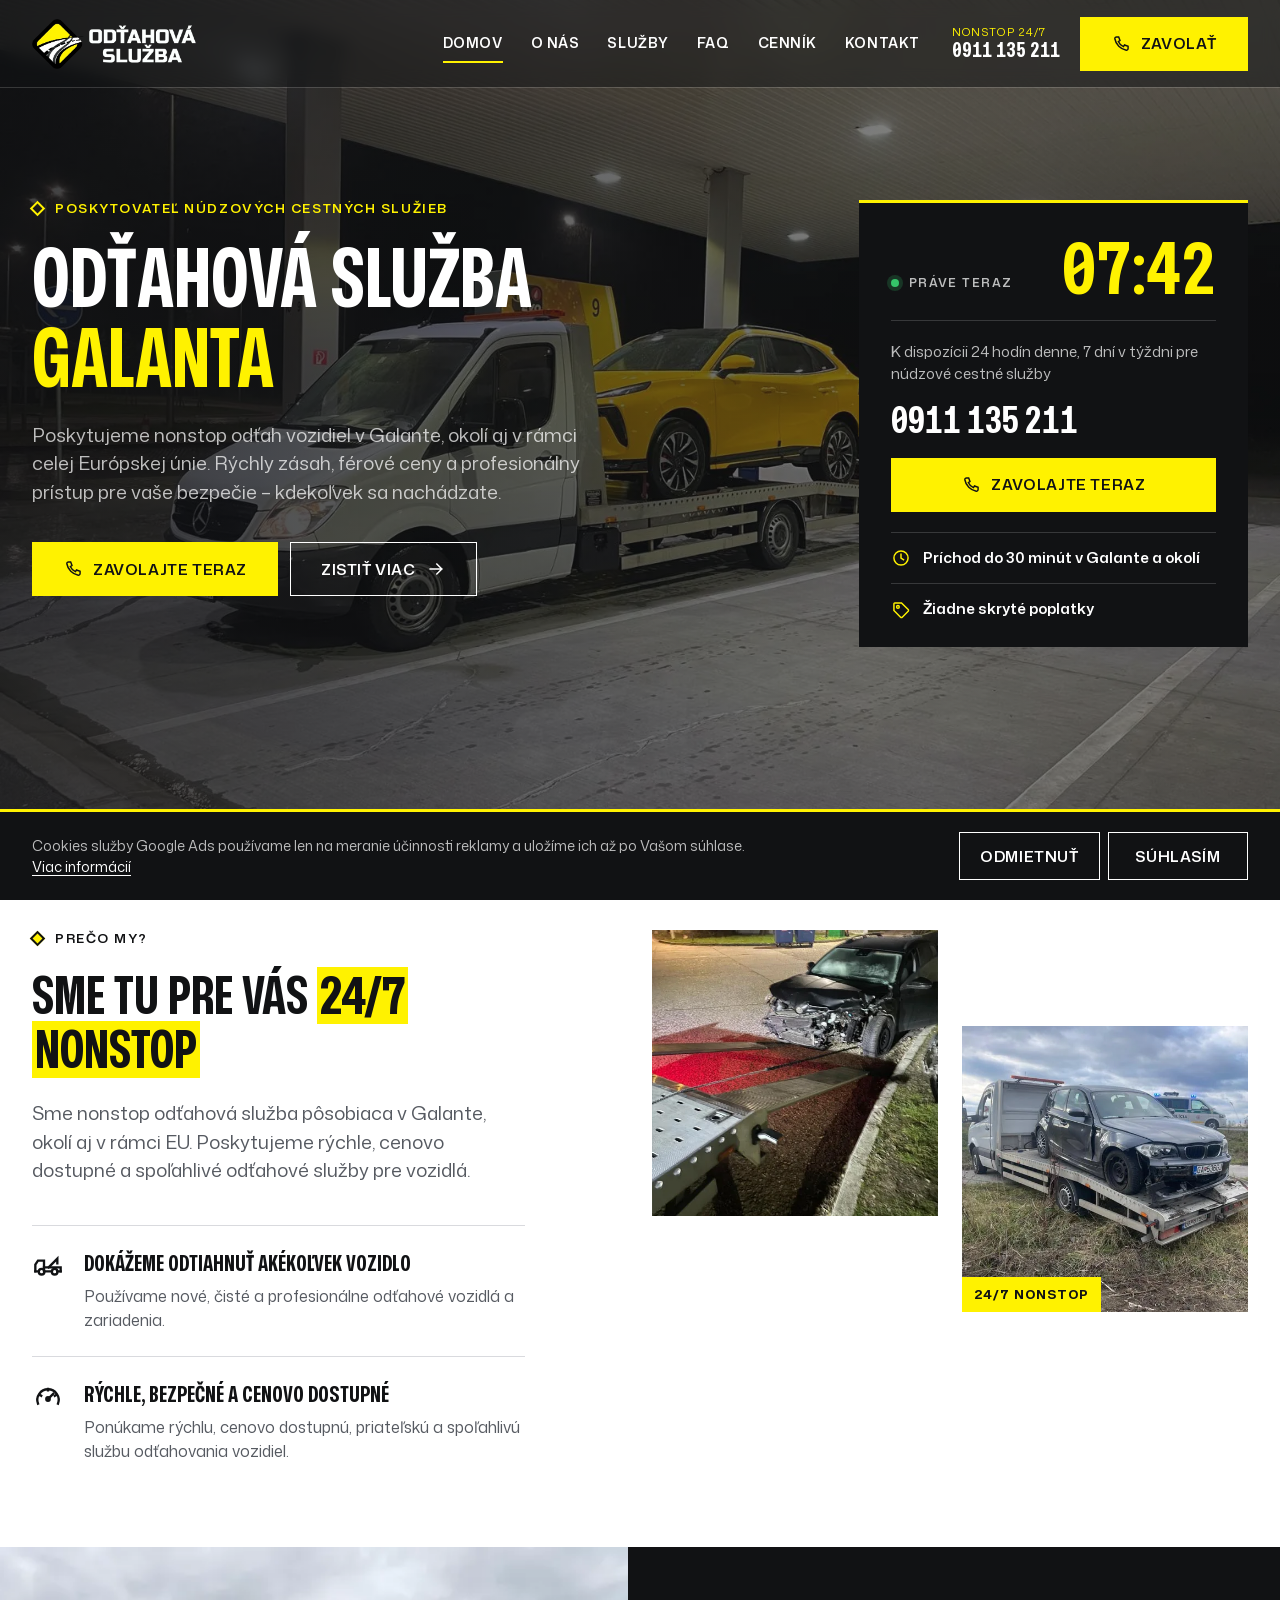
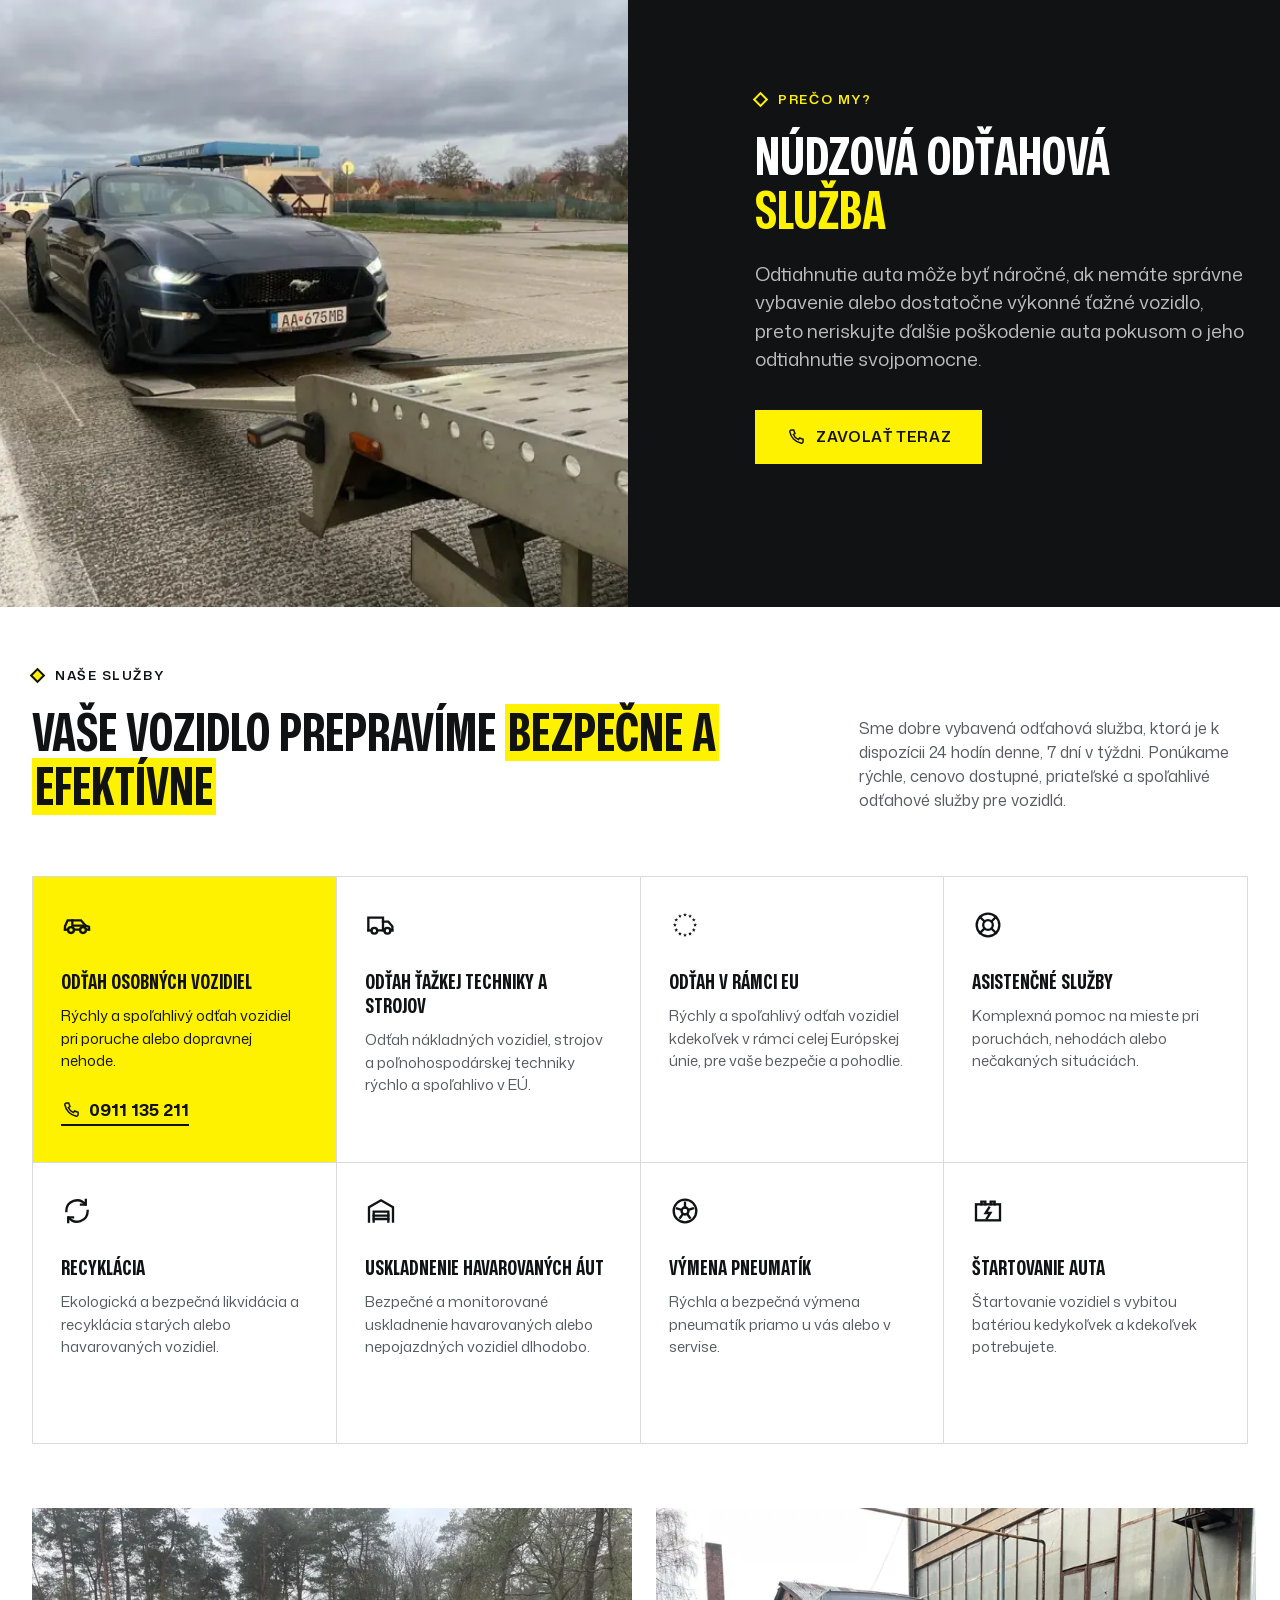
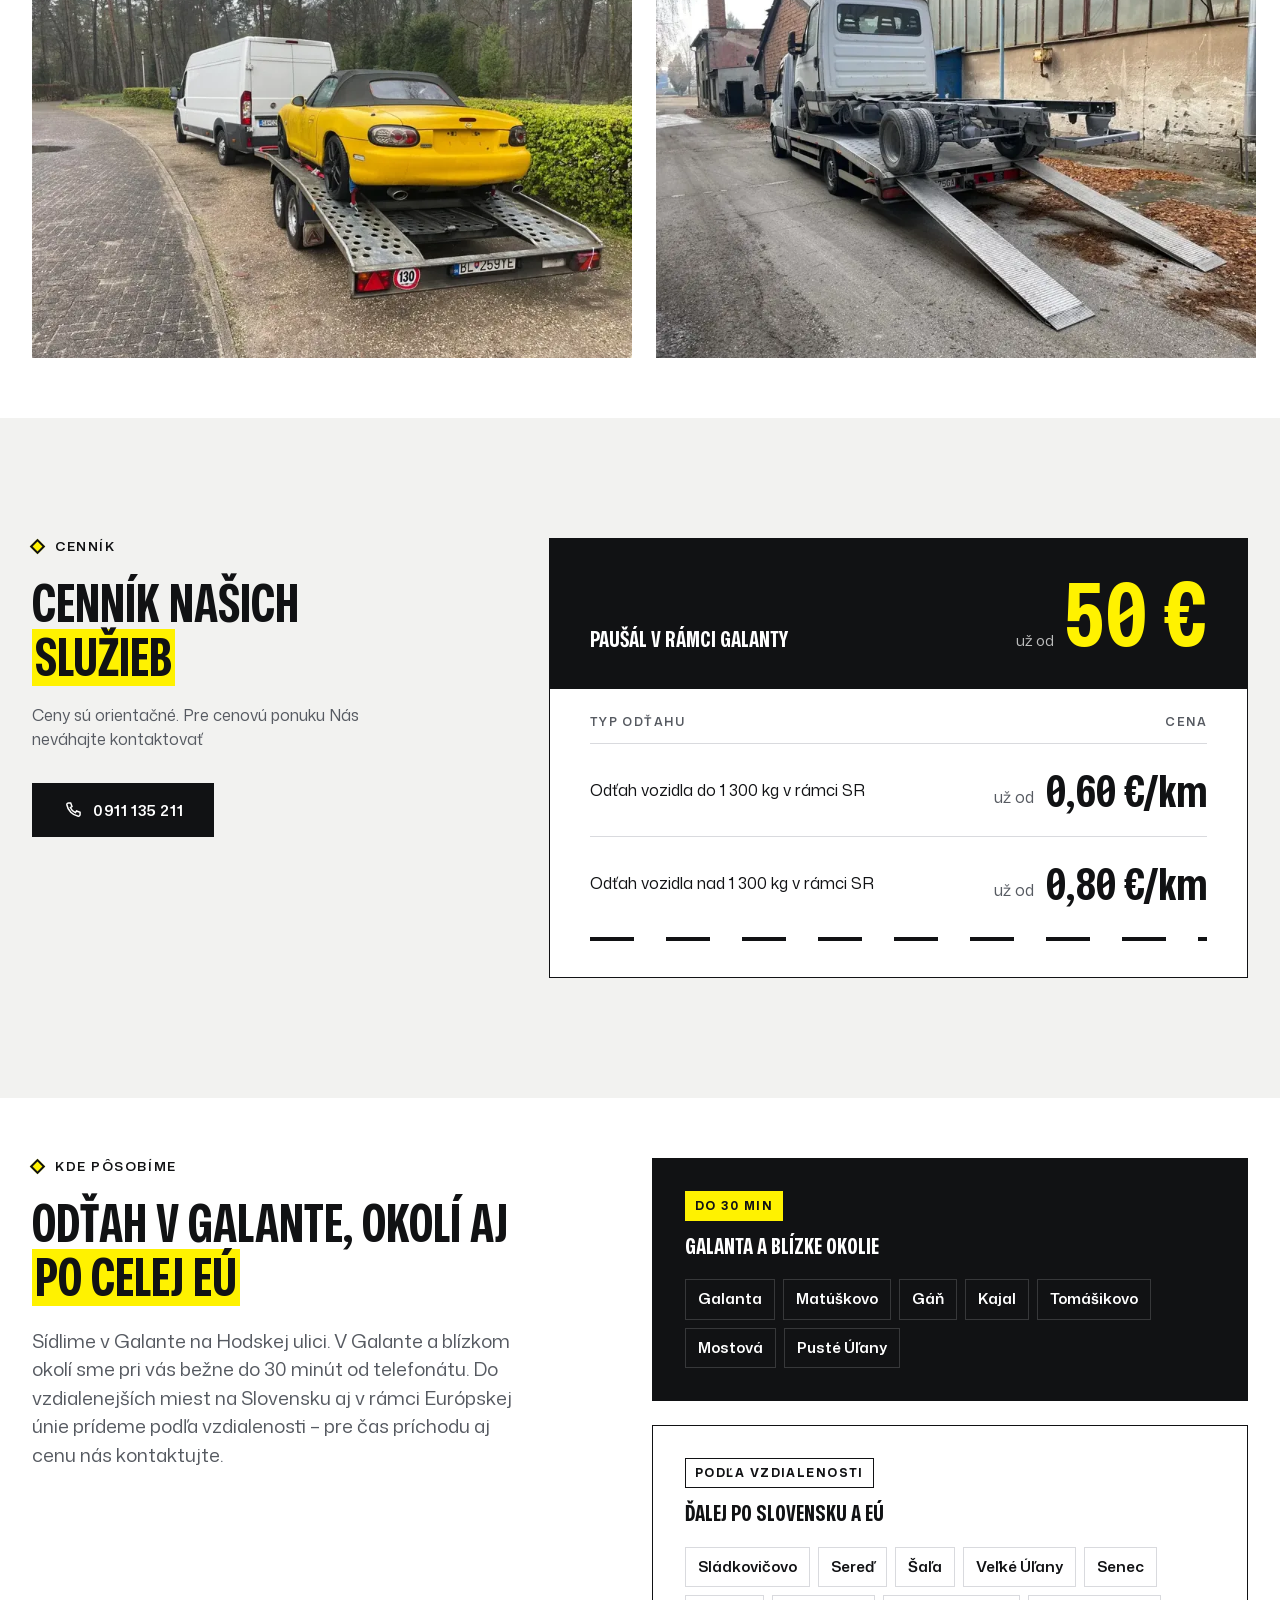
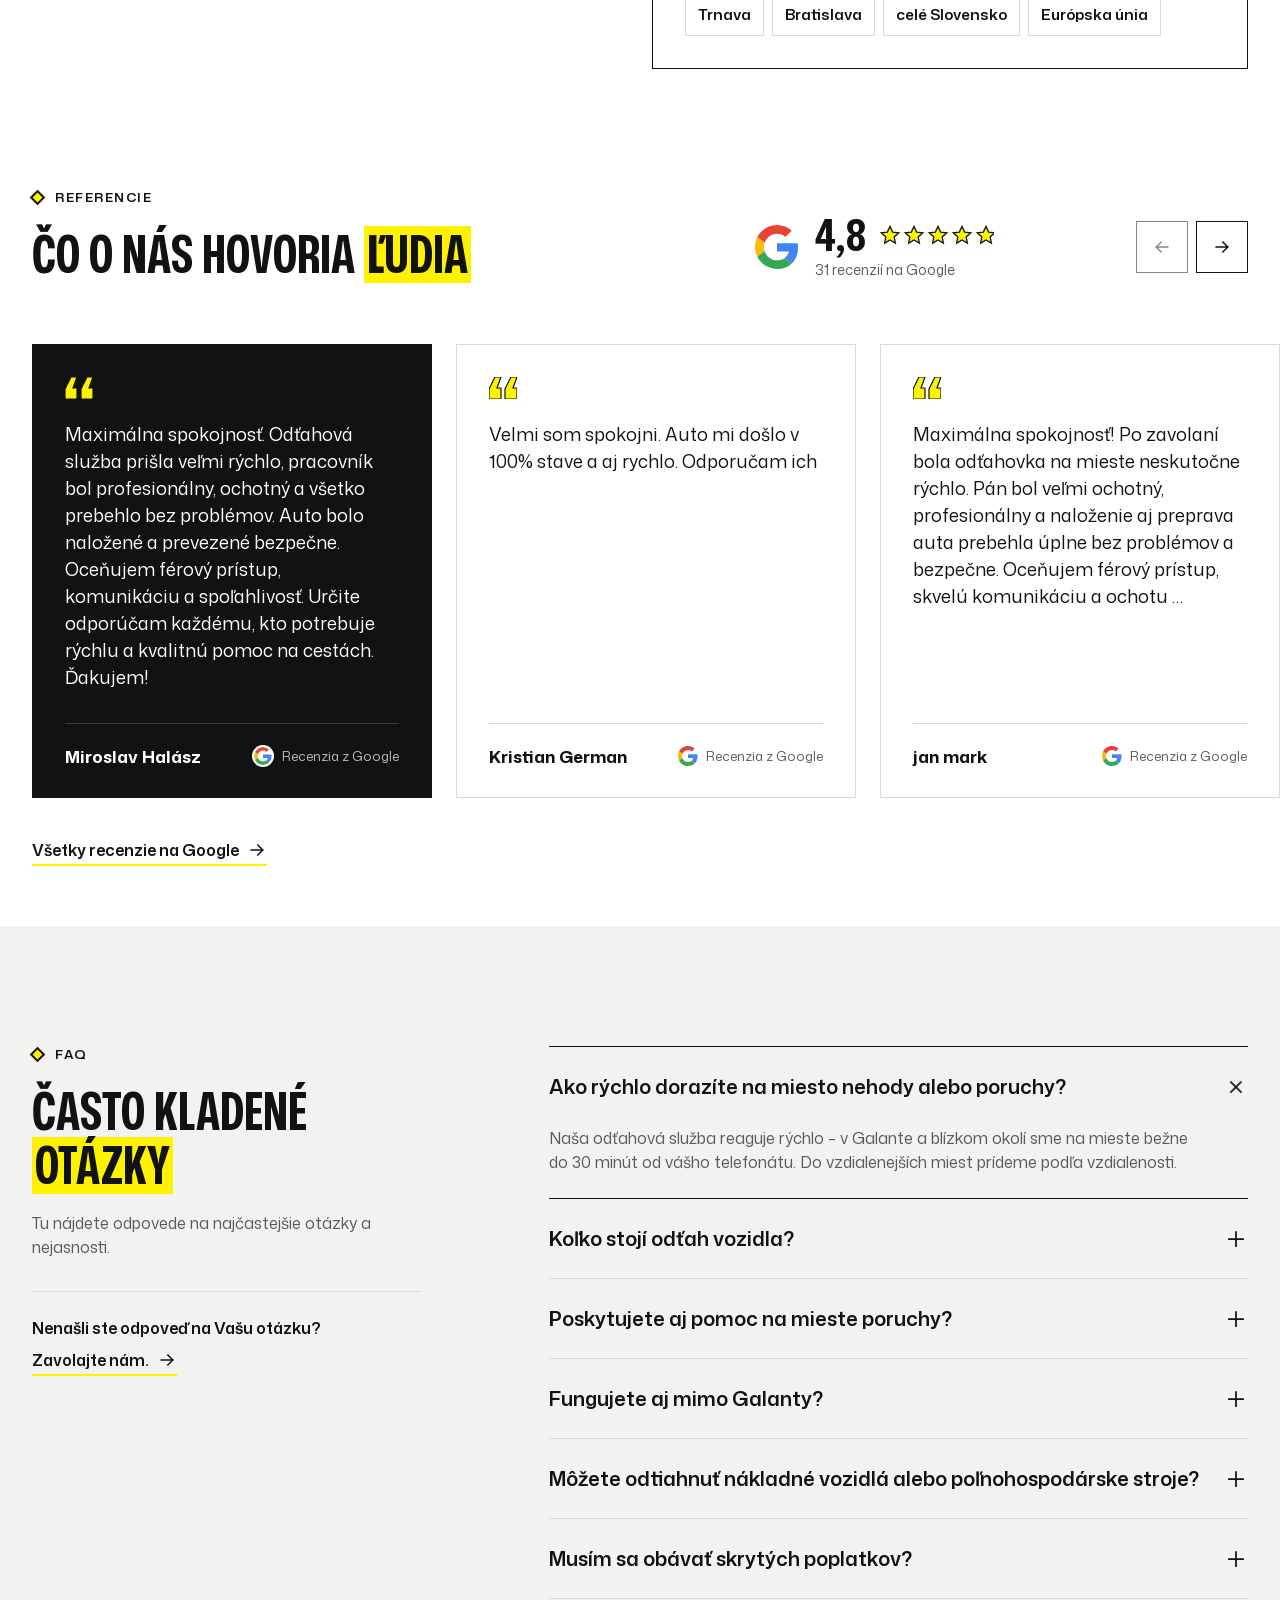
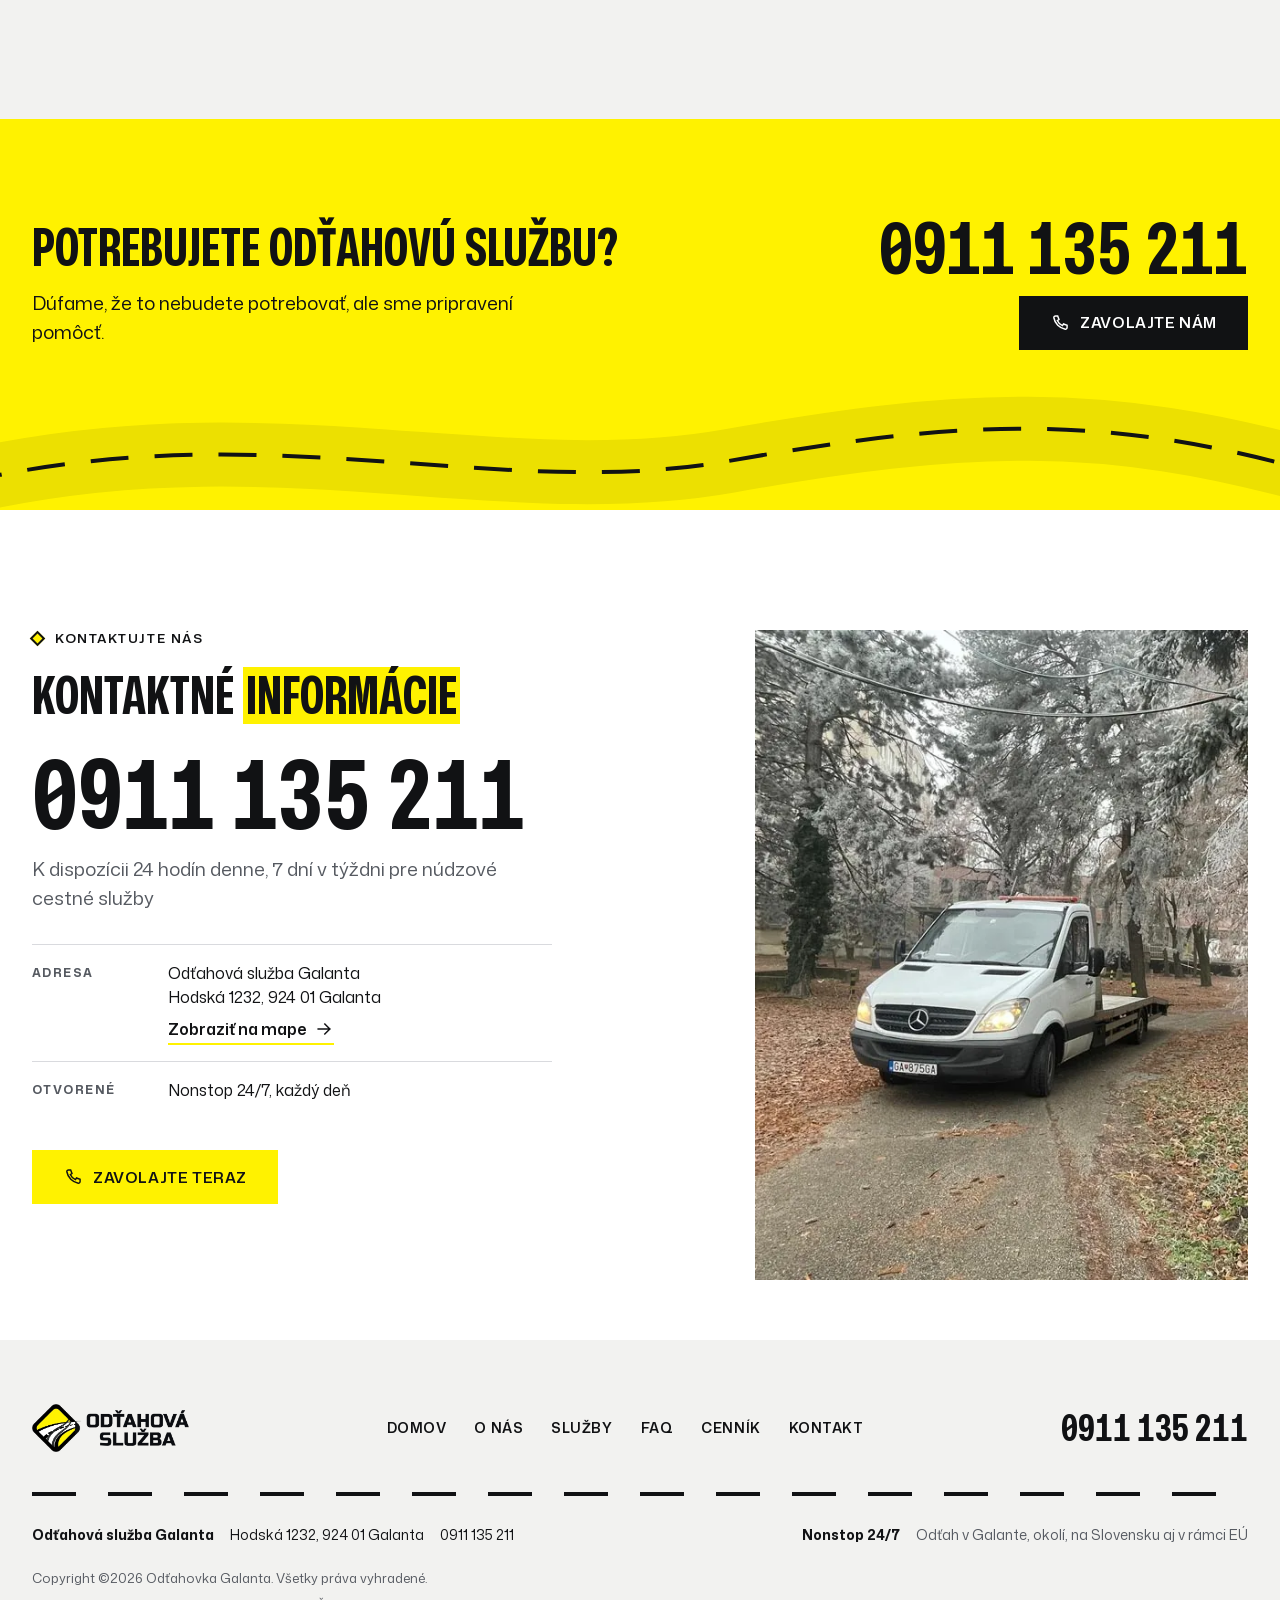
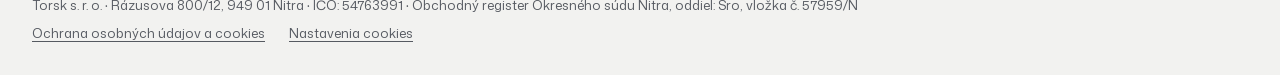
==== commit 2788ece4: "Mobil: číslo a fakty z reklamy na prvej obrazovke, úvodná animácia hero len na širokom okne (Speed I" ====
--- a/index.html
+++ b/index.html
@@ -66,7 +66,8 @@
       <p class="eyebrow eyebrow--on-dark"><span class="eyebrow__mark" aria-hidden="true"></span>Poskytovateľ núdzových cestných služieb</p>
       <h1 id="h1">Odťahová služba <span class="acc">Galanta</span></h1>
       <p class="lead">Poskytujeme nonstop odťah vozidiel v Galante, okolí aj v rámci celej Európskej únie. Rýchly zásah, férové ceny a profesionálny prístup pre vaše bezpečie – kdekoľvek sa nachádzate.</p>
-      <div class="hero__cta"><a class="btn btn--y" href="tel:+421911135211"><svg class="i" aria-hidden="true"><use href="#i-phone"/></svg>Zavolajte teraz</a><a class="btn btn--line" href="o-nas/">Zistiť viac <svg class="i" aria-hidden="true"><use href="#i-arrow"/></svg></a></div>
+      <div class="hero__cta"><a class="btn btn--y" href="tel:+421911135211"><svg class="i" aria-hidden="true"><use href="#i-phone"/></svg><span class="hero__cta-d">Zavolajte teraz</span><span class="hero__cta-m num">Zavolať 0911 135 211</span></a><a class="btn btn--line" href="o-nas/">Zistiť viac <svg class="i" aria-hidden="true"><use href="#i-arrow"/></svg></a></div>
+      <ul class="hero__facts"><li><b class="num">od 50 €</b><span>odťah v Galante</span></li><li><b class="num">do 30 min</b><span>Galanta a okolie</span></li><li><b class="num">24/7</b><span>nonstop</span></li></ul>
     </div>
     <aside class="disp" aria-label="Nonstop dispečing">
       <div class="disp__now"><span class="disp__lbl"><span class="live" aria-hidden="true"></span>Práve teraz</span><time class="disp__clock num" data-clock>24/7</time></div>
--- a/assets/css/style.css
+++ b/assets/css/style.css
@@ -158,6 +158,24 @@
   .road--hero{bottom:56px}
 }
 @media (max-width:639px){ .hero__cta .btn{flex:1 1 100%} }
+/* mobil a tablet: číslo priamo v tlačidle a tri fakty z reklamy (cena, príchod, nonstop) hneď na prvej obrazovke;
+   na širokom okne ich nesie karta dispečingu vpravo */
+.hero__cta-m{display:none}
+.hero__facts{display:none}
+@media (max-width:1023px){
+  .hero__cta-d{display:none}
+  .hero__cta-m{display:inline}
+  .hero__facts{display:grid;grid-template-columns:repeat(3,minmax(0,1fr));margin-top:20px;border-top:1px solid var(--line-dark)}
+  .hero__facts li{display:grid;gap:2px;padding:14px 12px 0 0}
+  .hero__facts li+li{padding-left:12px;border-left:1px solid var(--line-dark)}
+  .hero__facts b{font-stretch:75%;font-weight:700;font-size:22px;line-height:1;color:var(--acc);text-transform:uppercase}
+  .hero__facts span{font-size:12px;line-height:1.3;color:var(--on-dark-2)}
+}
+@media (max-width:639px){
+  .hero__cta .btn--line{display:none}
+  .hero__copy .lead{margin-top:16px}
+  .hero__cta{margin-top:24px}
+}
 
 /* dispečing (sekcia na mieru) */
 .disp{background:var(--ink);border-top:3px solid var(--acc);padding:28px 24px 8px}
@@ -496,9 +514,12 @@
 .colon{display:inline-block;padding:0 .02em}
 
 @media (prefers-reduced-motion:no-preference){
-  /* hero: rozsvietenie fotky ako svetlá v noci a nástup obsahu */
-  .js .hero__bg,.js .phero__photo img{animation:lights 1.6s var(--out) both}
-  .js .hero__copy>*,.js .phero__copy>*,.js .crumbs,.js .disp{animation:rise .7s var(--out) both}
+  /* hero: rozsvietenie fotky ako svetlá v noci a nástup obsahu. Len na širokom okne: na mobile je prvá obrazovka
+     hotová hneď (Speed Index v PageSpeed bol pre túto animáciu 4,2 s pri LCP 0,9 s) */
+  @media (min-width:1024px){
+    .js .hero__bg,.js .phero__photo img{animation:lights 1.6s var(--out) both}
+    .js .hero__copy>*,.js .phero__copy>*,.js .crumbs,.js .disp{animation:rise .7s var(--out) both}
+  }
   .js .hero__copy>:nth-child(2),.js .phero__copy>:nth-child(2){animation-delay:.08s}
   .js .hero__copy>:nth-child(3),.js .phero__copy>:nth-child(3){animation-delay:.16s}
   .js .hero__copy>:nth-child(4),.js .phero__copy>:nth-child(4){animation-delay:.24s}
@@ -578,7 +599,7 @@
 .ck a{color:var(--white);text-decoration:underline;text-underline-offset:3px}
 .ck__btns{display:grid;grid-template-columns:1fr 1fr;gap:8px}
 .ck .btn{height:48px;padding:0 20px}
-@media (max-width:767px){.ck{bottom:calc(68px + env(safe-area-inset-bottom))}}
+@media (max-width:767px){.ck{bottom:calc(68px + env(safe-area-inset-bottom));gap:12px;padding-block:14px;font-size:13px}.ck .btn{height:44px}}
 @media (min-width:768px){.ck{grid-template-columns:1fr auto;align-items:center;gap:32px;padding-inline:max(var(--pad),calc((100vw - var(--kontajner))/2))}}
 
 @media (prefers-reduced-motion:reduce){*,*::before,*::after{transition:none!important;animation:none!important}}
